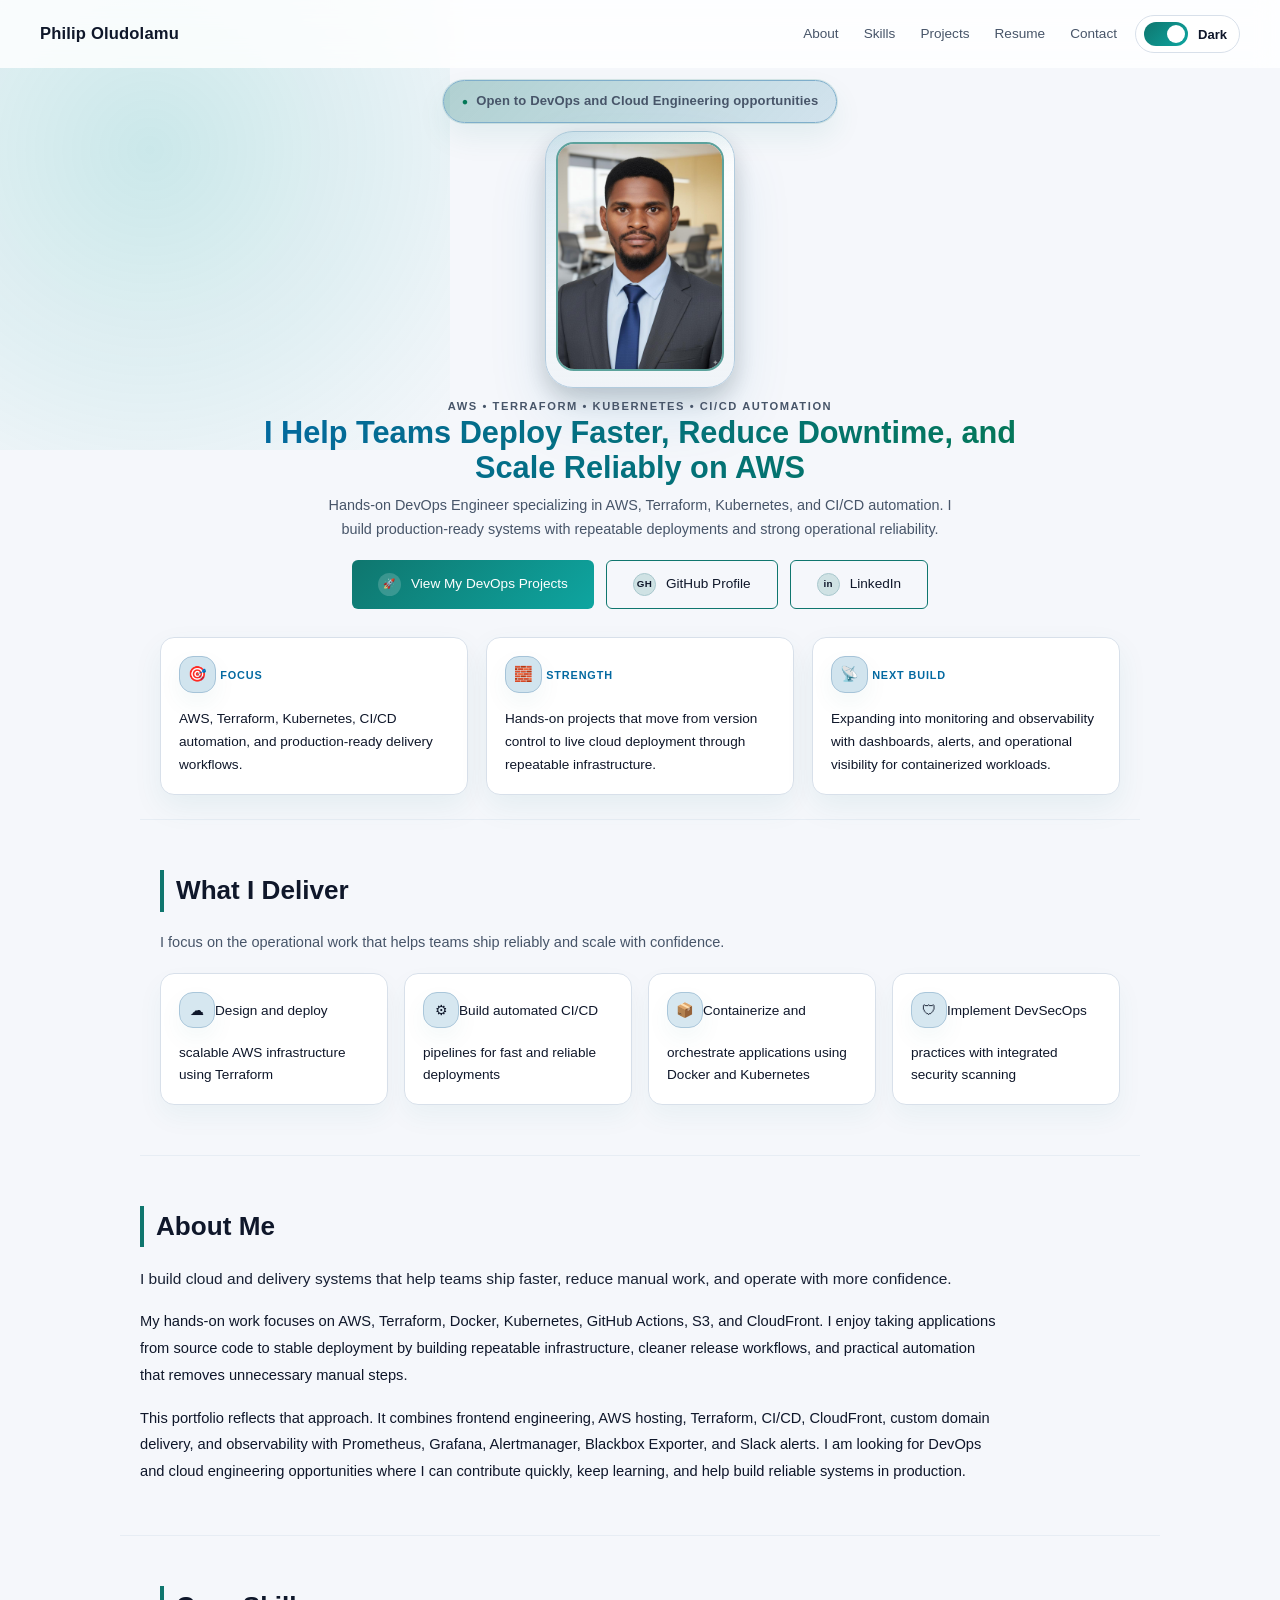
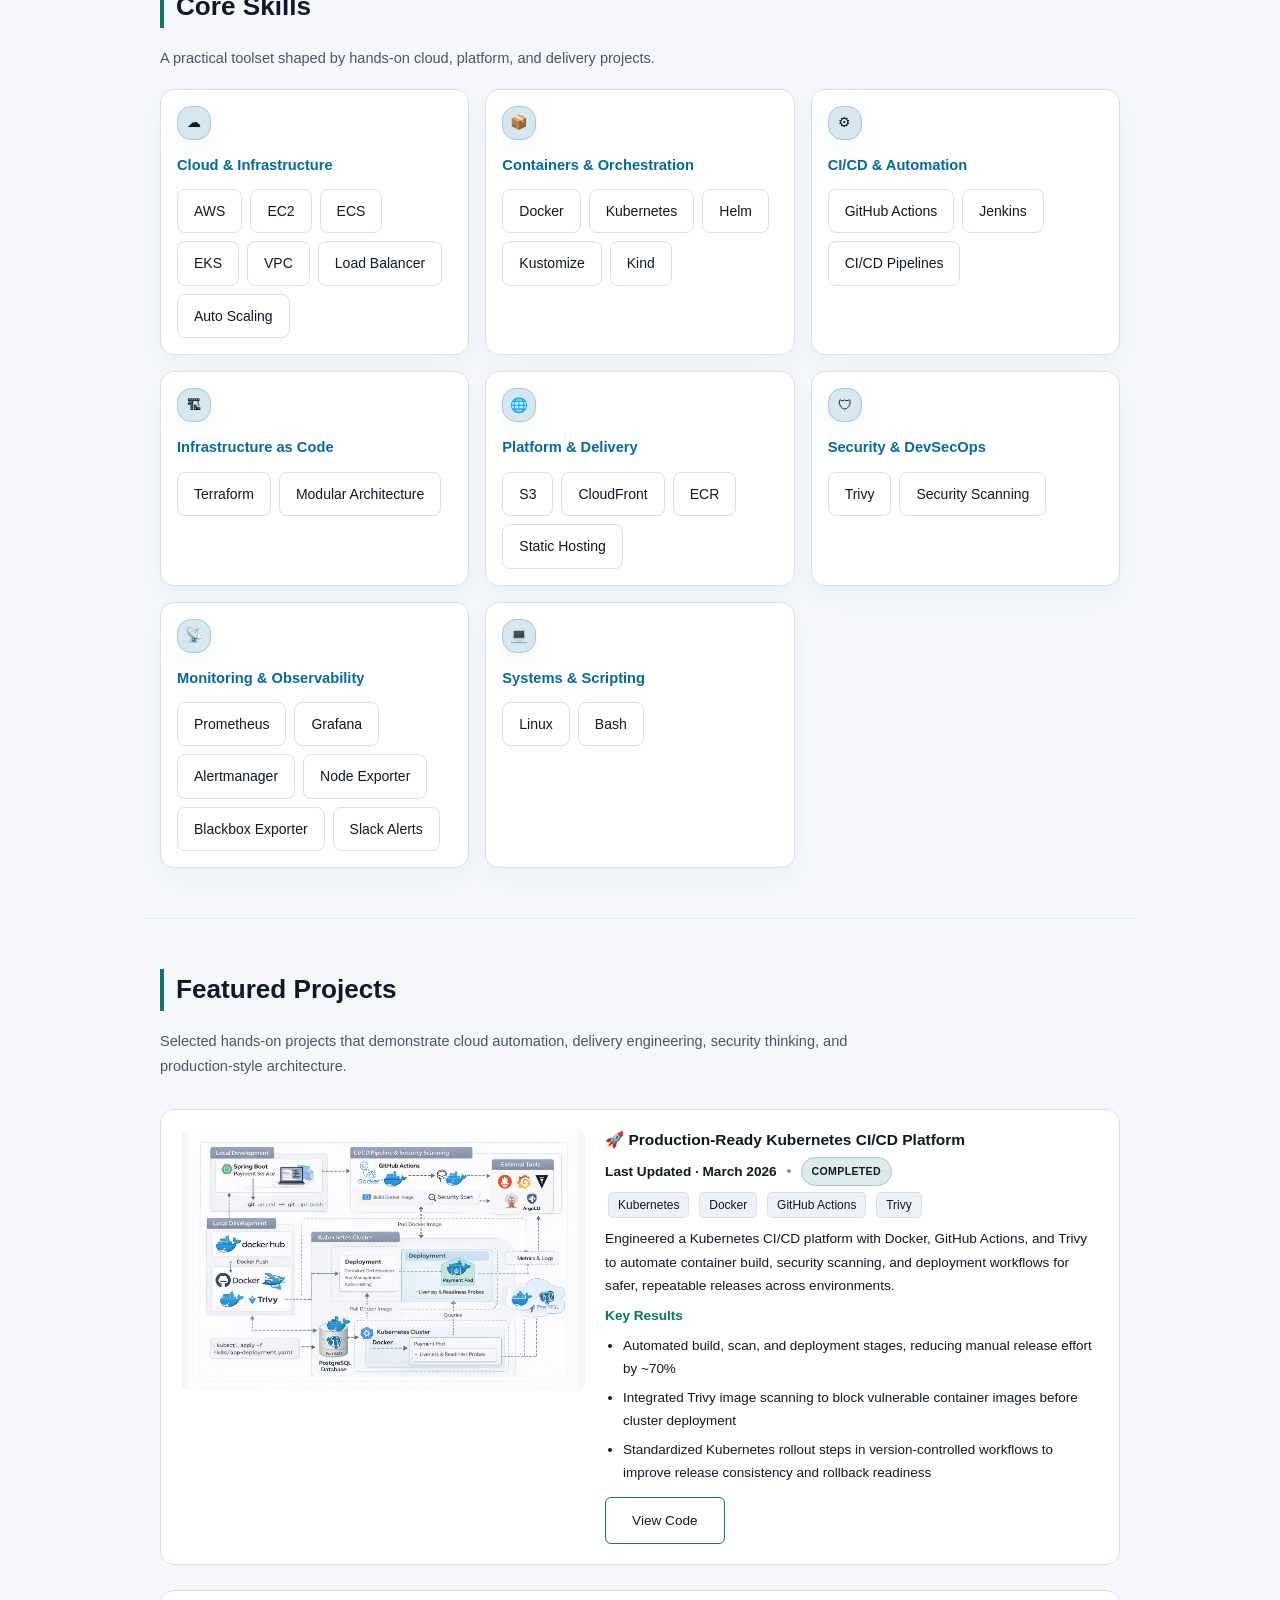
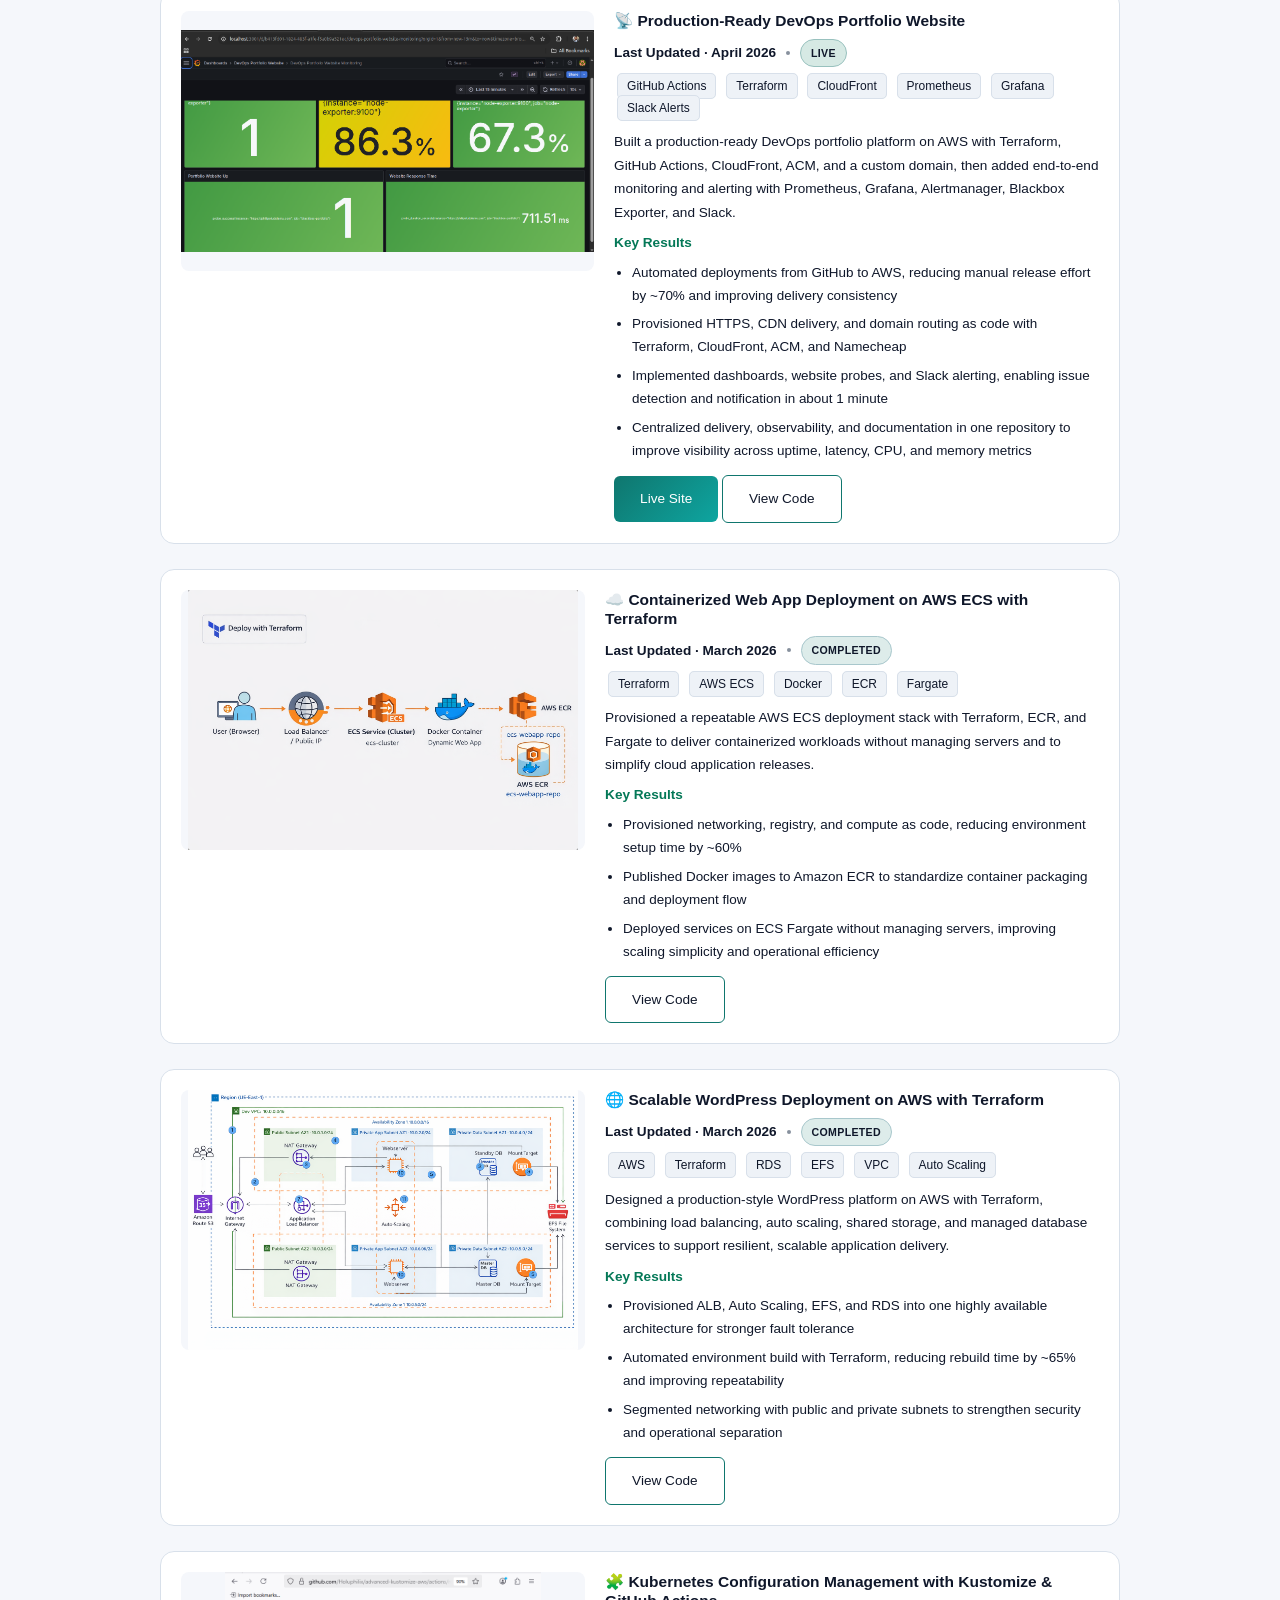
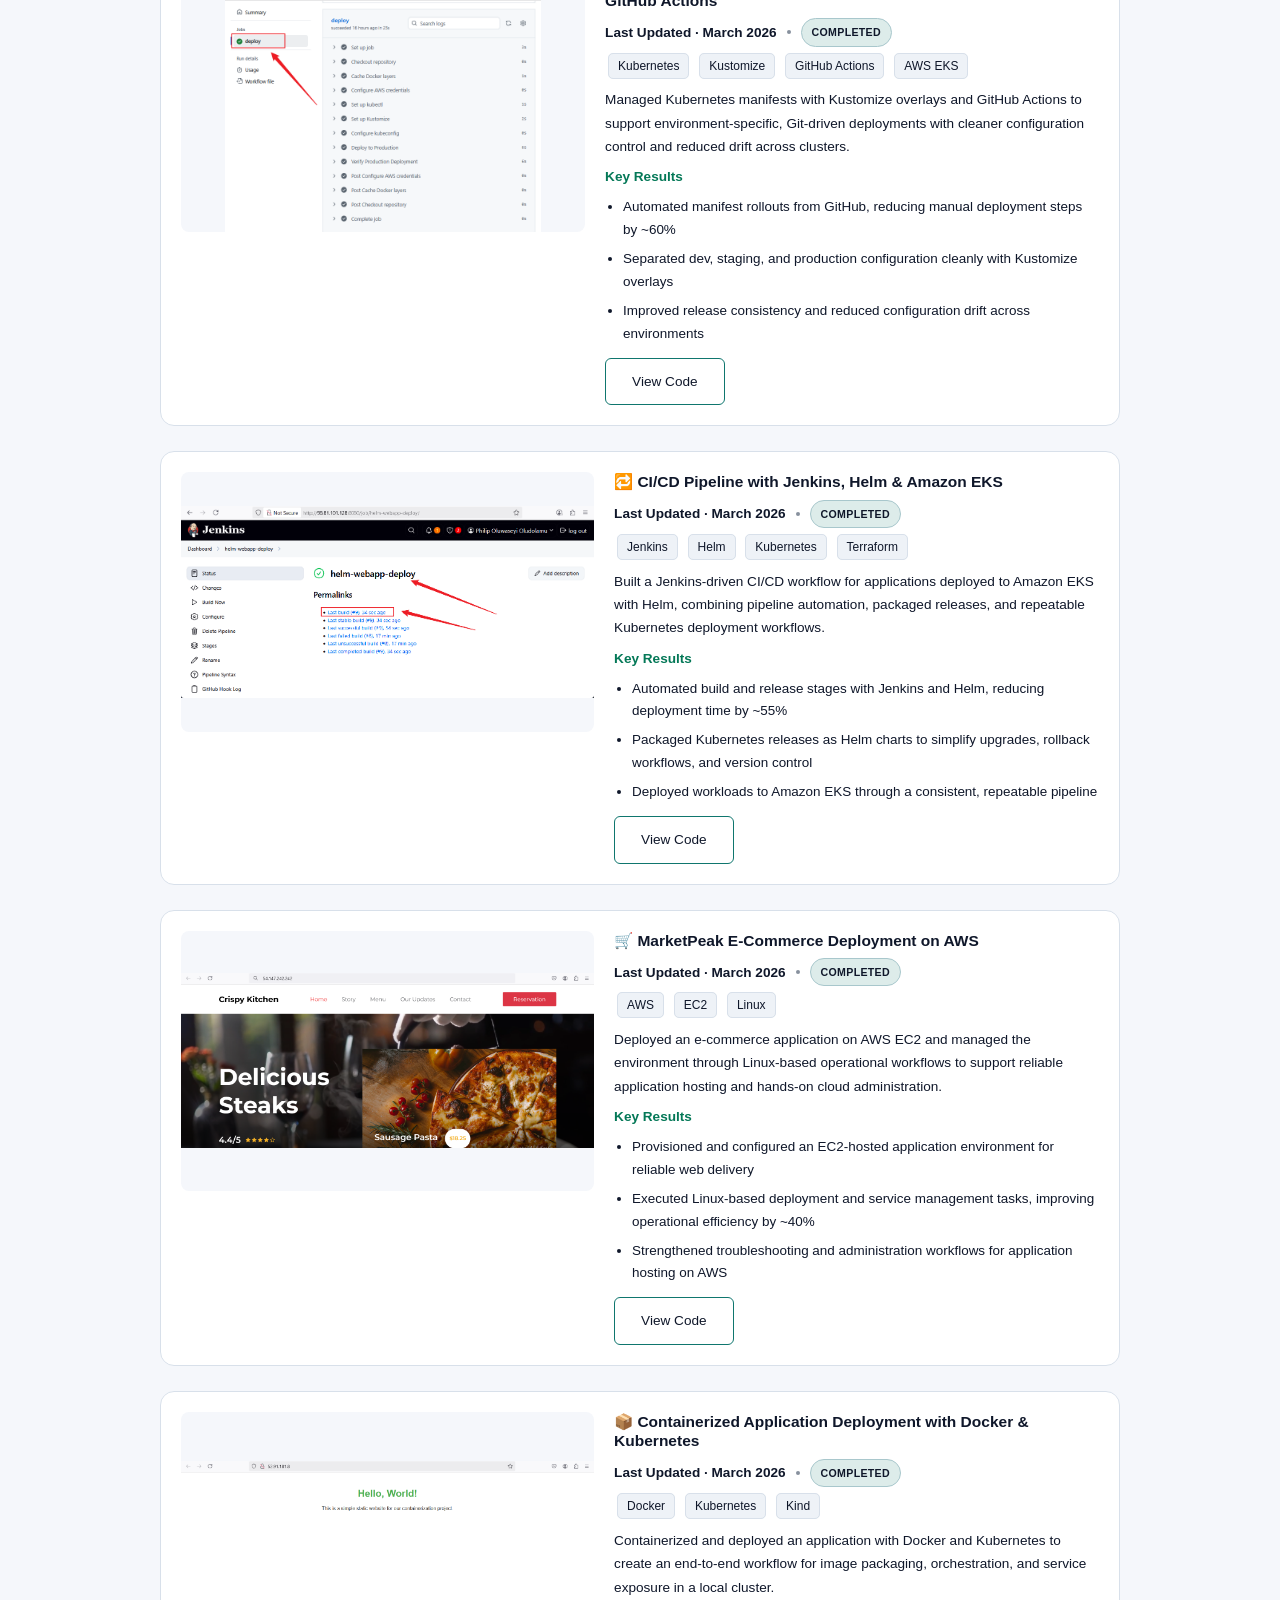
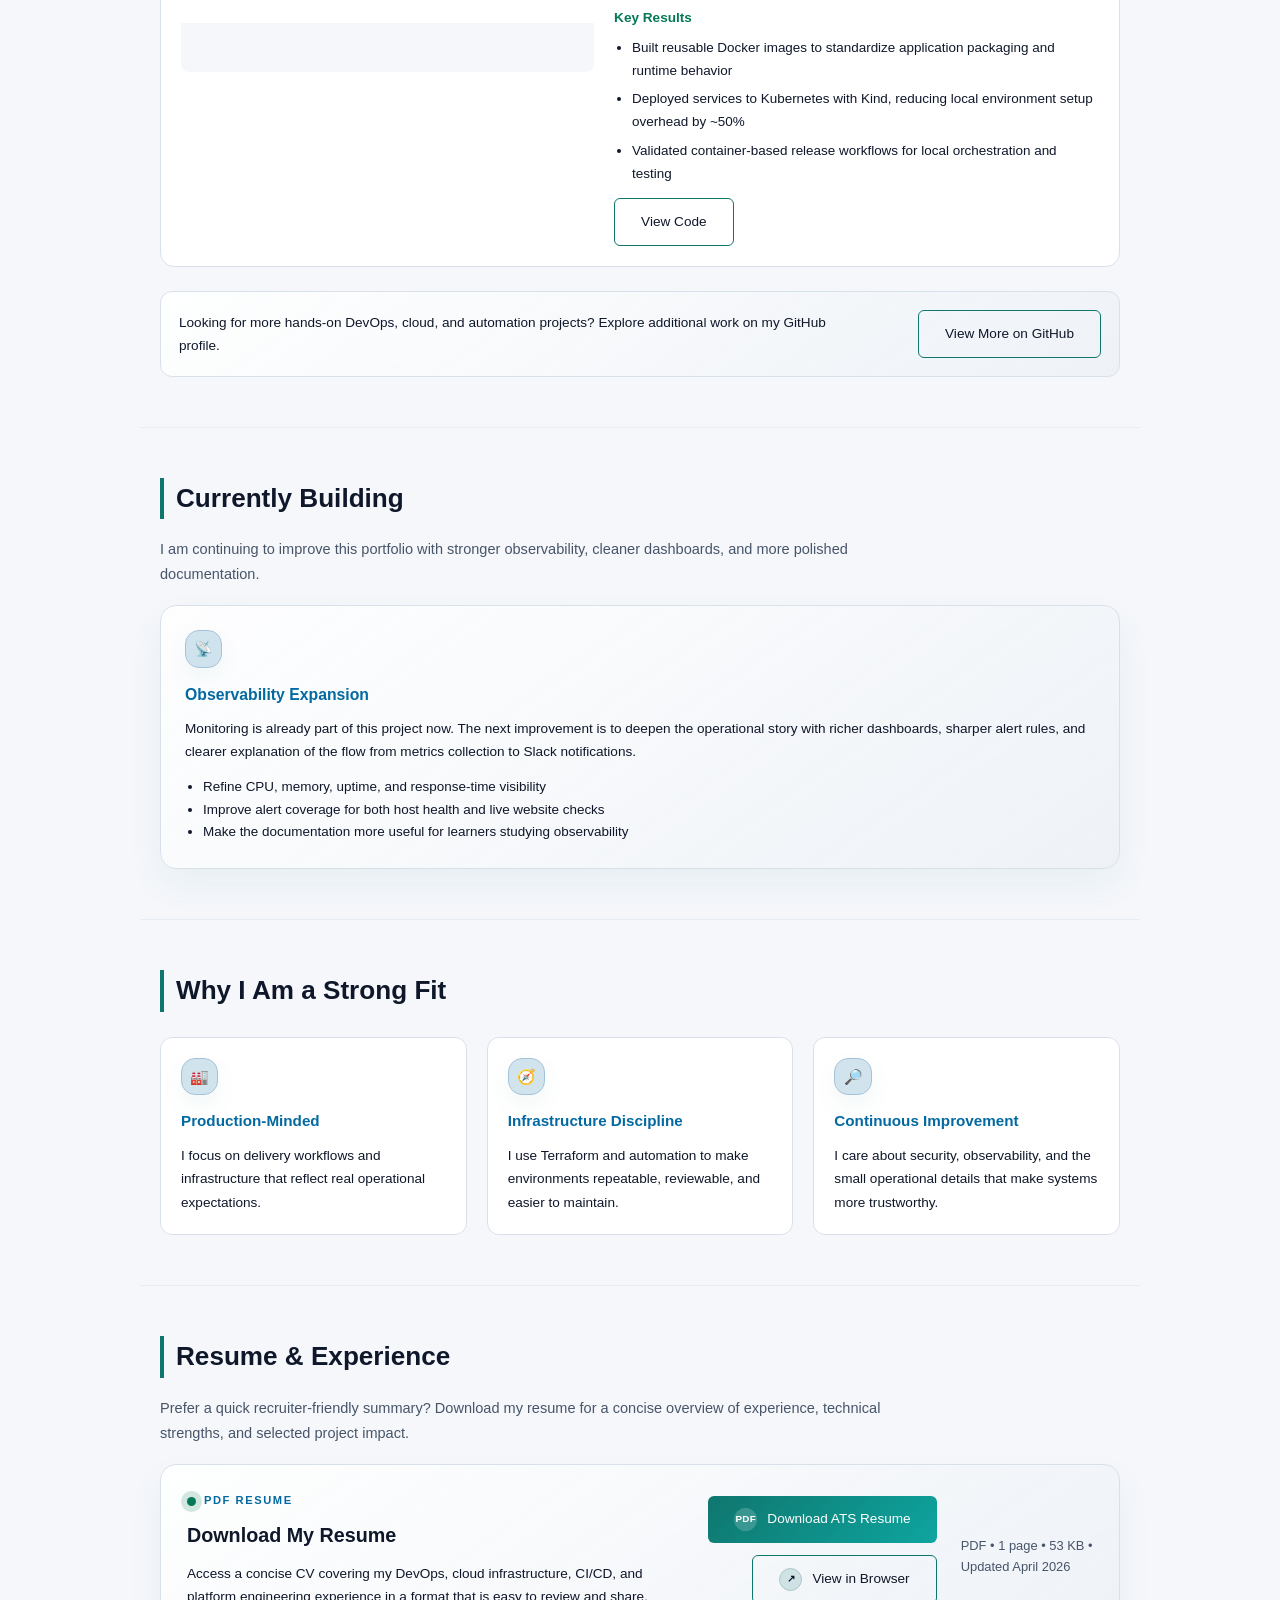
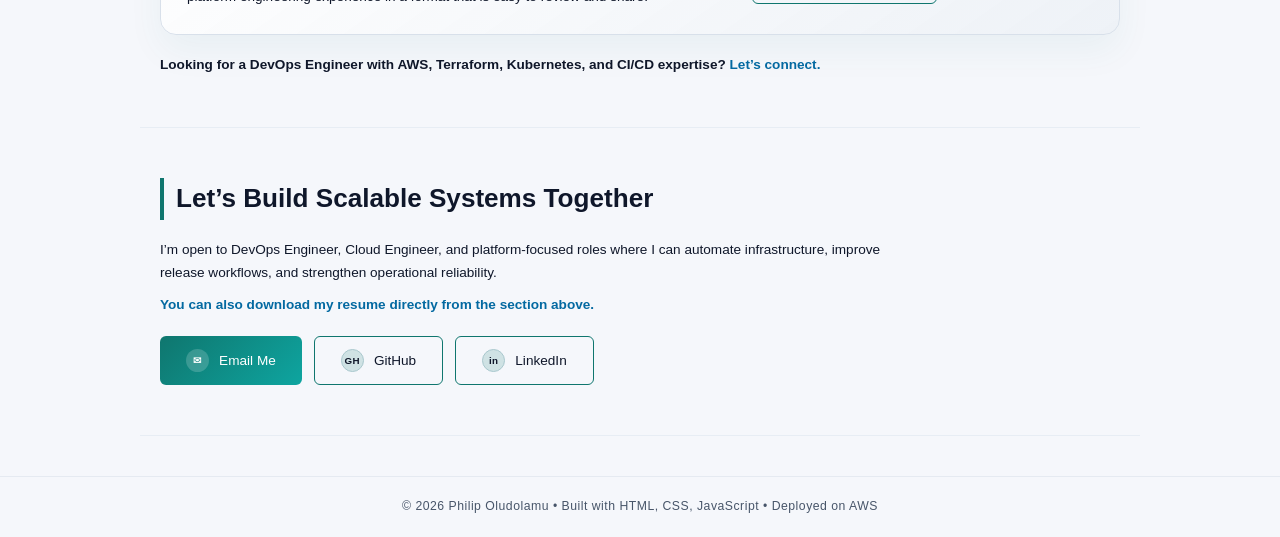
==== index.html @ 2ba1d873 "Update portfolio project metadata for April 2026" ====
<!DOCTYPE html>
<html lang="en">
<head>
    <meta charset="UTF-8">
    <meta name="viewport" content="width=device-width, initial-scale=1.0">
    <meta name="description" content="DevOps portfolio of Philip Oludolamu featuring AWS, Terraform, Kubernetes, CI/CD automation, cloud deployments, and production-style infrastructure projects.">
    <meta name="robots" content="index, follow">
    <meta name="theme-color" content="#0d1117">
    <link rel="canonical" href="https://d22hq7kuctu23g.cloudfront.net">
    <link rel="icon" type="image/svg+xml" href="assets/favicon.svg">
    <meta property="og:title" content="Philip Oludolamu | DevOps Engineer">
    <meta property="og:description" content="AWS, Terraform, Kubernetes, CI/CD, and cloud automation projects with production-style delivery workflows.">
    <meta property="og:type" content="website">
    <meta property="og:url" content="https://d22hq7kuctu23g.cloudfront.net">
    <meta property="og:image" content="https://d22hq7kuctu23g.cloudfront.net/assets/portfolio-devops-website.png">
    <meta name="twitter:card" content="summary_large_image">
    <meta name="twitter:title" content="Philip Oludolamu | DevOps Engineer">
    <meta name="twitter:description" content="AWS, Terraform, Kubernetes, CI/CD, and cloud automation projects with production-style delivery workflows.">
    <meta name="twitter:image" content="https://d22hq7kuctu23g.cloudfront.net/assets/portfolio-devops-website.png">
    <title>Philip Oludolamu | DevOps Engineer</title>
    <link rel="stylesheet" href="style.css">
</head>
<body>

<header>
    <nav>
        <a href="#top" class="brand">Philip Oludolamu</a>
        <div class="nav-right">
            <ul>
                <li><a href="#about">About</a></li>
                <li><a href="#skills">Skills</a></li>
                <li><a href="#projects">Projects</a></li>
                <li><a href="#resume">Resume</a></li>
                <li><a href="#contact">Contact</a></li>
            </ul>
            <button id="themeToggle" class="theme-toggle" type="button" aria-label="Switch color theme" aria-pressed="false">
                <span class="theme-toggle-track">
                    <span class="theme-toggle-thumb"></span>
                </span>
                <span class="theme-toggle-label">Light</span>
            </button>
        </div>
    </nav>
</header>

<!-- HERO -->
<section class="hero" id="top">
    <p class="hero-status">Open to DevOps and Cloud Engineering opportunities</p>

    <div class="hero-image">
        <img src="assets/profile.jpg" alt="Portrait of Philip Oludolamu">
    </div>

    <p class="hero-tagline">AWS • Terraform • Kubernetes • CI/CD Automation</p>
    <h1>I Help Teams Deploy Faster, Reduce Downtime, and Scale Reliably on AWS</h1>
    <p class="hero-subtext">
        Hands-on DevOps Engineer specializing in AWS, Terraform, Kubernetes, and CI/CD automation.
        I build production-ready systems with repeatable deployments and strong operational reliability.
    </p>

    <div class="hero-buttons">
        <a href="#projects" class="btn"><span class="btn-icon" aria-hidden="true">🚀</span><span class="btn-text">View My DevOps Projects</span></a>
        <a href="https://github.com/Holuphilix" target="_blank" rel="noopener noreferrer" class="btn secondary"><span class="btn-icon" aria-hidden="true">GH</span><span class="btn-text">GitHub Profile</span></a>
        <a href="https://www.linkedin.com/in/philip-oludolamu" target="_blank" rel="noopener noreferrer" class="btn secondary"><span class="btn-icon" aria-hidden="true">in</span><span class="btn-text">LinkedIn</span></a>
    </div>

    <div class="hero-highlights">
        <article class="highlight-card" data-icon="🎯">
            <span class="highlight-label">Focus</span>
            <p>AWS, Terraform, Kubernetes, CI/CD automation, and production-ready delivery workflows.</p>
        </article>

        <article class="highlight-card" data-icon="🧱">
            <span class="highlight-label">Strength</span>
            <p>Hands-on projects that move from version control to live cloud deployment through repeatable infrastructure.</p>
        </article>

        <article class="highlight-card" data-icon="📡">
            <span class="highlight-label">Next Build</span>
            <p>Expanding into monitoring and observability with dashboards, alerts, and operational visibility for containerized workloads.</p>
        </article>
    </div>
</section>

<!-- WHAT I DO -->
<section>
    <h2>What I Deliver</h2>
    <p class="section-lead">
        I focus on the operational work that helps teams ship reliably and scale with confidence.
    </p>
    <ul class="what-i-do">
        <li data-icon="☁">Design and deploy scalable AWS infrastructure using Terraform</li>
        <li data-icon="⚙">Build automated CI/CD pipelines for fast and reliable deployments</li>
        <li data-icon="📦">Containerize and orchestrate applications using Docker and Kubernetes</li>
        <li data-icon="🛡">Implement DevSecOps practices with integrated security scanning</li>
    </ul>
</section>

<!-- ABOUT -->
<section id="about">
    <h2>About Me</h2>
    <p class="section-lead">
        I build cloud and delivery systems that help teams ship faster, reduce manual work, and operate with more confidence.
    </p>
    <p>
        My hands-on work focuses on AWS, Terraform, Docker, Kubernetes, GitHub Actions, S3, and CloudFront. I enjoy
        taking applications from source code to stable deployment by building repeatable infrastructure, cleaner release
        workflows, and practical automation that removes unnecessary manual steps.
    </p>

    <p>
        This portfolio reflects that approach. It combines frontend engineering, AWS hosting, Terraform, CI/CD,
        CloudFront, custom domain delivery, and observability with Prometheus, Grafana, Alertmanager, Blackbox Exporter,
        and Slack alerts. I am looking for DevOps and cloud engineering opportunities where I can contribute quickly,
        keep learning, and help build reliable systems in production.
    </p>
</section>

<!-- SKILLS -->
<section id="skills">
    <h2>Core Skills</h2>
    <p class="section-lead">
        A practical toolset shaped by hands-on cloud, platform, and delivery projects.
    </p>

    <div class="skills-grid">

        <!-- CLOUD -->
        <div class="skill-card">
            <div class="card-icon" aria-hidden="true">☁</div>
            <h3>Cloud & Infrastructure</h3>
            <div class="skills-container">
                <span>AWS</span>
                <span>EC2</span>
                <span>ECS</span>
                <span>EKS</span>
                <span>VPC</span>
                <span>Load Balancer</span>
                <span>Auto Scaling</span>
            </div>
        </div>

        <!-- CONTAINERS -->
        <div class="skill-card">
            <div class="card-icon" aria-hidden="true">📦</div>
            <h3>Containers & Orchestration</h3>
            <div class="skills-container">
                <span>Docker</span>
                <span>Kubernetes</span>
                <span>Helm</span>
                <span>Kustomize</span>
                <span>Kind</span>
            </div>
        </div>

        <!-- CICD -->
        <div class="skill-card">
            <div class="card-icon" aria-hidden="true">⚙</div>
            <h3>CI/CD & Automation</h3>
            <div class="skills-container">
                <span>GitHub Actions</span>
                <span>Jenkins</span>
                <span>CI/CD Pipelines</span>
            </div>
        </div>

        <!-- IAC -->
        <div class="skill-card">
            <div class="card-icon" aria-hidden="true">🏗</div>
            <h3>Infrastructure as Code</h3>
            <div class="skills-container">
                <span>Terraform</span>
                <span>Modular Architecture</span>
            </div>
        </div>

        <!-- PLATFORM -->
        <div class="skill-card">
            <div class="card-icon" aria-hidden="true">🌐</div>
            <h3>Platform & Delivery</h3>
            <div class="skills-container">
                <span>S3</span>
                <span>CloudFront</span>
                <span>ECR</span>
                <span>Static Hosting</span>
            </div>
        </div>

        <!-- SECURITY -->
        <div class="skill-card">
            <div class="card-icon" aria-hidden="true">🛡</div>
            <h3>Security & DevSecOps</h3>
            <div class="skills-container">
                <span>Trivy</span>
                <span>Security Scanning</span>
            </div>
        </div>

        <div class="skill-card">
            <div class="card-icon" aria-hidden="true">📡</div>
            <h3>Monitoring & Observability</h3>
            <div class="skills-container">
                <span>Prometheus</span>
                <span>Grafana</span>
                <span>Alertmanager</span>
                <span>Node Exporter</span>
                <span>Blackbox Exporter</span>
                <span>Slack Alerts</span>
            </div>
        </div>

        <!-- OS -->
        <div class="skill-card">
            <div class="card-icon" aria-hidden="true">💻</div>
            <h3>Systems & Scripting</h3>
            <div class="skills-container">
                <span>Linux</span>
                <span>Bash</span>
            </div>
        </div>

    </div>
</section>

<!-- PROJECTS -->
<section id="projects">
    <h2>Featured Projects</h2>

    <p class="section-lead project-intro">
        Selected hands-on projects that demonstrate cloud automation, delivery engineering, security thinking, and production-style architecture.
    </p>

    <!-- 1. KUBERNETES CI/CD (STRONGEST) -->
    <div class="project-card">
        <img src="assets/profile1.jpg" class="project-img preview-img" alt="CI/CD Pipeline Screenshot">

        <div class="project-content">
            <h3>🚀 Production-Ready Kubernetes CI/CD Platform</h3>
            <p class="project-meta">
                <span>Last Updated · March 2026</span>
                <span class="project-status">Completed</span>
            </p>

            <div class="tags">
                <span>Kubernetes</span>
                <span>Docker</span>
                <span>GitHub Actions</span>
                <span>Trivy</span>
            </div>

            <p>
                Engineered a Kubernetes CI/CD platform with Docker, GitHub Actions, and Trivy to automate container build,
                security scanning, and deployment workflows for safer, repeatable releases across environments.
            </p>

            <h4 class="impact">Key Results</h4>
            <ul>
                <li>Automated build, scan, and deployment stages, reducing manual release effort by ~70%</li>
                <li>Integrated Trivy image scanning to block vulnerable container images before cluster deployment</li>
                <li>Standardized Kubernetes rollout steps in version-controlled workflows to improve release consistency and rollback readiness</li>
            </ul>

            <a href="https://github.com/Holuphilix/Local-DevOps-Production-Platform" target="_blank" rel="noopener noreferrer" class="btn secondary">View Code</a>
        </div>
    </div>

    <!-- 2. PORTFOLIO -->
    <div class="project-card">
        <img src="assets/grafana_full_monitoring_dashboard.png" class="project-img preview-img" alt="Production-Ready DevOps Portfolio Website monitoring dashboard">

        <div class="project-content">
            <h3>📡 Production-Ready DevOps Portfolio Website</h3>
            <p class="project-meta">
                <span>Last Updated · April 2026</span>
                <span class="project-status project-status-live">Live</span>
            </p>

            <div class="tags">
                <span>GitHub Actions</span>
                <span>Terraform</span>
                <span>CloudFront</span>
                <span>Prometheus</span>
                <span>Grafana</span>
                <span>Slack Alerts</span>
            </div>

            <p>
                Built a production-ready DevOps portfolio platform on AWS with Terraform, GitHub Actions, CloudFront, ACM,
                and a custom domain, then added end-to-end monitoring and alerting with Prometheus, Grafana, Alertmanager,
                Blackbox Exporter, and Slack.
            </p>

            <h4 class="impact">Key Results</h4>
            <ul>
                <li>Automated deployments from GitHub to AWS, reducing manual release effort by ~70% and improving delivery consistency</li>
                <li>Provisioned HTTPS, CDN delivery, and domain routing as code with Terraform, CloudFront, ACM, and Namecheap</li>
                <li>Implemented dashboards, website probes, and Slack alerting, enabling issue detection and notification in about 1 minute</li>
                <li>Centralized delivery, observability, and documentation in one repository to improve visibility across uptime, latency, CPU, and memory metrics</li>
            </ul>

            <a href="https://philipoludolamu.com" target="_blank" rel="noopener noreferrer" class="btn">Live Site</a>
            <a href="https://github.com/Holuphilix/Devops-Portfolio-Website" target="_blank" rel="noopener noreferrer" class="btn secondary">View Code</a>
        </div>
    </div>

    <!-- 3. ECS + TERRAFORM -->
    <div class="project-card">
        <img src="assets/ecs-project.png" class="project-img preview-img" alt="AWS ECS Deployment">

        <div class="project-content">
            <h3>☁️ Containerized Web App Deployment on AWS ECS with Terraform</h3>
            <p class="project-meta">
                <span>Last Updated · March 2026</span>
                <span class="project-status">Completed</span>
            </p>

            <div class="tags">
                <span>Terraform</span>
                <span>AWS ECS</span>
                <span>Docker</span>
                <span>ECR</span>
                <span>Fargate</span>
            </div>

            <p>
                Provisioned a repeatable AWS ECS deployment stack with Terraform, ECR, and Fargate to deliver containerized
                workloads without managing servers and to simplify cloud application releases.
            </p>

            <h4 class="impact">Key Results</h4>
            <ul>
                <li>Provisioned networking, registry, and compute as code, reducing environment setup time by ~60%</li>
                <li>Published Docker images to Amazon ECR to standardize container packaging and deployment flow</li>
                <li>Deployed services on ECS Fargate without managing servers, improving scaling simplicity and operational efficiency</li>
            </ul>

            <a href="https://github.com/Holuphilix/19-Terraform-ECS-WebApp" target="_blank" rel="noopener noreferrer" class="btn secondary">View Code</a>
        </div>
    </div>

    <!-- 4. WORDPRESS ARCHITECTURE -->
    <div class="project-card">
        <img src="assets/wordpress-architecture.png" class="project-img preview-img" alt="WordPress Architecture">

        <div class="project-content">
            <h3>🌐 Scalable WordPress Deployment on AWS with Terraform</h3>
            <p class="project-meta">
                <span>Last Updated · March 2026</span>
                <span class="project-status">Completed</span>
            </p>

            <div class="tags">
                <span>AWS</span>
                <span>Terraform</span>
                <span>RDS</span>
                <span>EFS</span>
                <span>VPC</span>
                <span>Auto Scaling</span>
            </div>

            <p>
                Designed a production-style WordPress platform on AWS with Terraform, combining load balancing, auto scaling,
                shared storage, and managed database services to support resilient, scalable application delivery.
            </p>

            <h4 class="impact">Key Results</h4>
            <ul>
                <li>Provisioned ALB, Auto Scaling, EFS, and RDS into one highly available architecture for stronger fault tolerance</li>
                <li>Automated environment build with Terraform, reducing rebuild time by ~65% and improving repeatability</li>
                <li>Segmented networking with public and private subnets to strengthen security and operational separation</li>
            </ul>

            <a href="https://github.com/Holuphilix/21-WordPress-Terraform-AWS" target="_blank" rel="noopener noreferrer" class="btn secondary">View Code</a>
        </div>
    </div>

    <!-- 5. KUSTOMIZE -->
    <div class="project-card">
        <img src="assets/github-actions-kustomize.png" class="project-img preview-img" alt="GitHub Actions Deployment">

        <div class="project-content">
            <h3>🧩 Kubernetes Configuration Management with Kustomize & GitHub Actions</h3>
            <p class="project-meta">
                <span>Last Updated · March 2026</span>
                <span class="project-status">Completed</span>
            </p>

            <div class="tags">
                <span>Kubernetes</span>
                <span>Kustomize</span>
                <span>GitHub Actions</span>
                <span>AWS EKS</span>
            </div>

            <p>
                Managed Kubernetes manifests with Kustomize overlays and GitHub Actions to support environment-specific,
                Git-driven deployments with cleaner configuration control and reduced drift across clusters.
            </p>

            <h4 class="impact">Key Results</h4>
            <ul>
                <li>Automated manifest rollouts from GitHub, reducing manual deployment steps by ~60%</li>
                <li>Separated dev, staging, and production configuration cleanly with Kustomize overlays</li>
                <li>Improved release consistency and reduced configuration drift across environments</li>
            </ul>

            <a href="https://github.com/Holuphilix/29-Advanced-Kustomize-AWS" target="_blank" rel="noopener noreferrer" class="btn secondary">View Code</a>
        </div>
    </div>

    <!-- 6. JENKINS + HELM -->
    <div class="project-card">
        <img src="assets/jenkins-pipeline.png" class="project-img preview-img" alt="Jenkins CI/CD">

        <div class="project-content">
            <h3>🔁 CI/CD Pipeline with Jenkins, Helm & Amazon EKS</h3>
            <p class="project-meta">
                <span>Last Updated · March 2026</span>
                <span class="project-status">Completed</span>
            </p>

            <div class="tags">
                <span>Jenkins</span>
                <span>Helm</span>
                <span>Kubernetes</span>
                <span>Terraform</span>
            </div>

            <p>
                Built a Jenkins-driven CI/CD workflow for applications deployed to Amazon EKS with Helm, combining
                pipeline automation, packaged releases, and repeatable Kubernetes deployment workflows.
            </p>

            <h4 class="impact">Key Results</h4>
            <ul>
                <li>Automated build and release stages with Jenkins and Helm, reducing deployment time by ~55%</li>
                <li>Packaged Kubernetes releases as Helm charts to simplify upgrades, rollback workflows, and version control</li>
                <li>Deployed workloads to Amazon EKS through a consistent, repeatable pipeline</li>
            </ul>

            <a href="https://github.com/Holuphilix/25-Helm-Jenkins-CI-CD" target="_blank" rel="noopener noreferrer" class="btn secondary">View Code</a>
        </div>
    </div>

    <!-- 7. MARKETPEAK -->
    <div class="project-card">
        <img src="assets/marketpeak.png" class="project-img preview-img" alt="E-commerce">

        <div class="project-content">
            <h3>🛒 MarketPeak E-Commerce Deployment on AWS</h3>
            <p class="project-meta">
                <span>Last Updated · March 2026</span>
                <span class="project-status">Completed</span>
            </p>

            <div class="tags">
                <span>AWS</span>
                <span>EC2</span>
                <span>Linux</span>
            </div>

            <p>
                Deployed an e-commerce application on AWS EC2 and managed the environment through Linux-based operational
                workflows to support reliable application hosting and hands-on cloud administration.
            </p>

            <h4 class="impact">Key Results</h4>
            <ul>
                <li>Provisioned and configured an EC2-hosted application environment for reliable web delivery</li>
                <li>Executed Linux-based deployment and service management tasks, improving operational efficiency by ~40%</li>
                <li>Strengthened troubleshooting and administration workflows for application hosting on AWS</li>
            </ul>

            <a href="https://github.com/Holuphilix/04-MarketPeak-Ecommerce" target="_blank" rel="noopener noreferrer" class="btn secondary">View Code</a>
        </div>
    </div>

    <!-- 8. CONTAINERIZATION -->
    <div class="project-card">
        <img src="assets/app-running.png" class="project-img preview-img" alt="Docker Kubernetes">

        <div class="project-content">
            <h3>📦 Containerized Application Deployment with Docker & Kubernetes</h3>
            <p class="project-meta">
                <span>Last Updated · March 2026</span>
                <span class="project-status">Completed</span>
            </p>

            <div class="tags">
                <span>Docker</span>
                <span>Kubernetes</span>
                <span>Kind</span>
            </div>

            <p>
                Containerized and deployed an application with Docker and Kubernetes to create an end-to-end workflow for
                image packaging, orchestration, and service exposure in a local cluster.
            </p>

            <h4 class="impact">Key Results</h4>
            <ul>
                <li>Built reusable Docker images to standardize application packaging and runtime behavior</li>
                <li>Deployed services to Kubernetes with Kind, reducing local environment setup overhead by ~50%</li>
                <li>Validated container-based release workflows for local orchestration and testing</li>
            </ul>

            <a href="https://github.com/Holuphilix/06-Containerization-Project" target="_blank" rel="noopener noreferrer" class="btn secondary">View Code</a>
        </div>
    </div>

    <div class="projects-cta">
        <p>
            Looking for more hands-on DevOps, cloud, and automation projects? Explore additional work on my GitHub profile.
        </p>
        <a href="https://github.com/Holuphilix" target="_blank" rel="noopener noreferrer" class="btn secondary">View More on GitHub</a>
    </div>

</section>

<!-- CURRENTLY BUILDING -->
<section>
    <h2>Currently Building</h2>
    <p class="section-lead">
        I am continuing to improve this portfolio with stronger observability, cleaner dashboards, and more polished documentation.
    </p>

    <div class="next-step-card" data-icon="📡">
        <h3>Observability Expansion</h3>
        <p>
            Monitoring is already part of this project now. The next improvement is to deepen the operational story with richer dashboards,
            sharper alert rules, and clearer explanation of the flow from metrics collection to Slack notifications.
        </p>
        <ul>
            <li>Refine CPU, memory, uptime, and response-time visibility</li>
            <li>Improve alert coverage for both host health and live website checks</li>
            <li>Make the documentation more useful for learners studying observability</li>
        </ul>
    </div>
</section>

<!-- DIFFERENTIATOR -->
<section>
    <h2>Why I Am a Strong Fit</h2>

    <div class="difference-container">
        <div class="difference-card" data-icon="🏭">
            <h3>Production-Minded</h3>
            <p>I focus on delivery workflows and infrastructure that reflect real operational expectations.</p>
        </div>

        <div class="difference-card" data-icon="🧭">
            <h3>Infrastructure Discipline</h3>
            <p>I use Terraform and automation to make environments repeatable, reviewable, and easier to maintain.</p>
        </div>

        <div class="difference-card" data-icon="🔎">
            <h3>Continuous Improvement</h3>
            <p>I care about security, observability, and the small operational details that make systems more trustworthy.</p>
        </div>
    </div>
</section>

<!-- RESUME -->
<section id="resume">
    <h2>Resume & Experience</h2>
    <p class="section-lead">
        Prefer a quick recruiter-friendly summary? Download my resume for a concise overview of experience,
        technical strengths, and selected project impact.
    </p>

    <div class="resume-cta-card">
        <div class="resume-copy">
            <span class="resume-eyebrow">PDF Resume</span>
            <h3>Download My Resume</h3>
            <p>
                Access a concise CV covering my DevOps, cloud infrastructure, CI/CD, and platform engineering experience
                in a format that is easy to review and share.
            </p>
        </div>

        <div class="resume-actions">
            <a href="assets/Philip-Oludolamu-Resume-ATS.pdf" download class="btn">
                <span class="btn-icon" aria-hidden="true">PDF</span>
                <span class="btn-text">Download ATS Resume</span>
            </a>
            <a href="assets/Philip-Oludolamu-Resume-ATS.pdf" target="_blank" rel="noopener noreferrer" class="btn secondary">
                <span class="btn-icon" aria-hidden="true">↗</span>
                <span class="btn-text">View in Browser</span>
            </a>
        </div>

        <p class="resume-meta">PDF • 1 page • 53 KB • Updated April 2026</p>
    </div>

    <p class="resume-recruiter-cta">
        Looking for a DevOps Engineer with AWS, Terraform, Kubernetes, and CI/CD expertise?
        <a href="#contact">Let’s connect.</a>
    </p>
</section>

<!-- CONTACT -->
<section id="contact">
    <h2>Let’s Build Scalable Systems Together</h2>

    <p class="contact-text">
        I’m open to DevOps Engineer, Cloud Engineer, and platform-focused roles where I can automate infrastructure,
        improve release workflows, and strengthen operational reliability.
    </p>

    <p class="contact-note">You can also download my resume directly from the section above.</p>

    <div class="contact-buttons">
        <a href="mailto:oluphilix@gmail.com" class="btn"><span class="btn-icon" aria-hidden="true">✉</span><span class="btn-text">Email Me</span></a>
        <a href="https://github.com/Holuphilix" target="_blank" rel="noopener noreferrer" class="btn secondary"><span class="btn-icon" aria-hidden="true">GH</span><span class="btn-text">GitHub</span></a>
        <a href="https://www.linkedin.com/in/philip-oludolamu" target="_blank" rel="noopener noreferrer" class="btn secondary"><span class="btn-icon" aria-hidden="true">in</span><span class="btn-text">LinkedIn</span></a>
    </div>
</section>

<footer>
    <p>© 2026 Philip Oludolamu • Built with HTML, CSS, JavaScript • Deployed on AWS</p>
</footer>

<!-- IMAGE MODAL -->
<div id="imageModal" class="modal">
    <span class="close">&times;</span>
    <img class="modal-content" id="modalImg">
</div>

<script src="script.js"></script>
</body>
</html>
---- style.css ----
/* RESET */
* {
    margin: 0;
    padding: 0;
    box-sizing: border-box;
}

:root {
    --bg: #0d1117;
    --text: #ffffff;
    --muted: #8b949e;
    --header-bg: rgba(22, 27, 34, 0.7);
    --surface: #161b22;
    --surface-2: #21262d;
    --border: #30363d;
    --accent: #238636;
    --accent-2: #2ea043;
    --accent-bright: #58a6ff;
    --success: #3fb950;
    --glow: radial-gradient(circle, rgba(56, 189, 248, 0.12), transparent);
    --shadow-accent: rgba(35, 134, 54, 0.3);
    --shadow-card: rgba(35, 134, 54, 0.25);
    --modal-bg: rgba(0, 0, 0, 0.85);
}

body[data-theme="light"] {
    --bg: #f5f7fb;
    --text: #0f172a;
    --muted: #475569;
    --header-bg: rgba(255, 255, 255, 0.82);
    --surface: #ffffff;
    --surface-2: #eef2f7;
    --border: #d8e0ea;
    --accent: #0f766e;
    --accent-2: #0ea5a0;
    --accent-bright: #0369a1;
    --success: #047857;
    --glow: radial-gradient(circle, rgba(14, 165, 160, 0.18), transparent);
    --shadow-accent: rgba(15, 118, 110, 0.18);
    --shadow-card: rgba(15, 118, 110, 0.2);
    --modal-bg: rgba(15, 23, 42, 0.82);
}

html {
    font-size: 85%;
}

/* BODY */
body {
    font-family: 'Segoe UI', sans-serif;
    background: var(--bg);
    color: var(--text);
    line-height: 1.6;
    opacity: 1;
    animation: pageFadeIn 0.6s ease;
    transition: background-color 0.35s ease, color 0.35s ease;
}

/* FADE IN */
body.loaded {
    opacity: 1;
}

@keyframes pageFadeIn {
    from {
        opacity: 0;
    }
    to {
        opacity: 1;
    }
}

/* BACKGROUND GLOW */
body::before {
    content: "";
    position: fixed;
    width: 600px;
    height: 600px;
    background: var(--glow);
    top: -150px;
    left: -150px;
    z-index: -1;
}

/* NAV */
header {
    background: var(--header-bg);
    backdrop-filter: blur(12px);
    padding: 15px 40px;
    position: sticky;
    top: 0;
    z-index: 100;
}

nav {
    display: flex;
    justify-content: space-between;
    align-items: center;
}

.brand {
    color: var(--text);
    text-decoration: none;
    font-size: 1.22rem;
    font-weight: 700;
    letter-spacing: 0.01em;
}

.nav-right {
    display: flex;
    align-items: center;
    gap: 18px;
}

nav ul {
    display: flex;
    list-style: none;
}

nav li {
    margin-left: 25px;
}

nav a {
    color: var(--muted);
    text-decoration: none;
    font-size: 1rem;
    transition: 0.3s;
}

nav a:hover {
    color: var(--accent-bright);
}

nav a.active {
    color: var(--text);
}

.theme-toggle {
    border: 1px solid var(--border);
    background: var(--surface);
    color: var(--text);
    border-radius: 999px;
    padding: 6px 12px 6px 8px;
    display: inline-flex;
    align-items: center;
    gap: 10px;
    cursor: pointer;
    transition: background-color 0.3s ease, border-color 0.3s ease, transform 0.2s ease;
}

.theme-toggle:hover {
    transform: translateY(-1px);
    border-color: var(--accent-bright);
}

.theme-toggle-track {
    width: 44px;
    height: 24px;
    border-radius: 999px;
    background: linear-gradient(135deg, var(--accent), var(--accent-2));
    position: relative;
    flex-shrink: 0;
}

.theme-toggle-thumb {
    position: absolute;
    top: 3px;
    left: 3px;
    width: 18px;
    height: 18px;
    border-radius: 50%;
    background: #ffffff;
    transition: transform 0.25s ease;
}

body[data-theme="light"] .theme-toggle-thumb {
    transform: translateX(20px);
}

.theme-toggle-label {
    font-size: 0.96rem;
    font-weight: 600;
}

/* HERO */

.hero {
    text-align: center;
    padding: 12px 20px 24px;
}

.hero-status {
    display: inline-flex;
    align-items: center;
    justify-content: center;
    padding: 10px 18px;
    border-radius: 999px;
    background: linear-gradient(
        135deg,
        color-mix(in srgb, var(--accent) 30%, transparent),
        color-mix(in srgb, var(--accent-bright) 14%, transparent)
    );
    border: 1px solid color-mix(in srgb, var(--accent-bright) 42%, var(--border));
    color: color-mix(in srgb, var(--text) 92%, white);
    font-size: 0.96rem;
    font-weight: 700;
    letter-spacing: 0.01em;
    margin: 0 auto 18px;
    box-shadow:
        0 0 0 1px color-mix(in srgb, var(--accent) 14%, transparent),
        0 14px 30px color-mix(in srgb, var(--shadow-accent) 45%, transparent);
}

.hero-status::before {
    content: "●";
    color: var(--success);
    font-size: 0.78rem;
    margin-right: 8px;
}

.hero-image {
    width: min(190px, 46vw);
    margin: 8px auto 10px;
    padding: 10px;
    border-radius: 28px;
    background:
        linear-gradient(145deg, color-mix(in srgb, var(--accent-bright) 18%, transparent), transparent 45%),
        linear-gradient(180deg, color-mix(in srgb, var(--surface) 94%, transparent), color-mix(in srgb, var(--surface-2) 78%, transparent));
    border: 1px solid color-mix(in srgb, var(--accent-bright) 18%, var(--border));
    box-shadow:
        0 26px 60px color-mix(in srgb, var(--accent-bright) 12%, transparent),
        0 10px 24px rgba(0, 0, 0, 0.18);
}

.hero-image img {
    width: 100%;
    height: auto;
    border-radius: 18px;
    border: 2px solid color-mix(in srgb, var(--accent) 68%, white);
    transition: transform 0.3s ease, box-shadow 0.3s ease;
}

.hero-image img:hover {
    transform: translateY(-4px) scale(1.01);
    box-shadow: 0 22px 45px color-mix(in srgb, var(--accent-bright) 16%, transparent);
}

.hero-tagline {
    font-size: 0.82rem;
    letter-spacing: 0.14em;
    text-transform: uppercase;
    color: var(--accent-bright);
    margin: 0 auto 6px;
    font-weight: 600;
}

.hero h1 {
    font-size: 2.26rem;
    line-height: 1.12;
    margin: 0 auto 8px;
    max-width: 820px;

    background: linear-gradient(90deg, var(--accent-bright), var(--success), var(--accent-bright));
    background-size: 200% auto;

    background-clip: text;
    -webkit-background-clip: text;
    -webkit-text-fill-color: transparent;

    animation: gradientMove 4s linear infinite;
}

.hero p {
    color: var(--muted);
    max-width: 640px;
    margin: auto;
}

.hero-subtext {
    font-size: 1.06rem;
    line-height: 1.68;
}

.hero-buttons {
    display: flex;
    justify-content: center;
    flex-wrap: wrap;
    gap: 12px;
    margin-top: 18px;
}

.hero-highlights {
    display: grid;
    grid-template-columns: repeat(auto-fit, minmax(220px, 1fr));
    gap: 18px;
    margin-top: 28px;
    text-align: left;
}

.highlight-card {
    background: var(--surface);
    border: 1px solid var(--border);
    border-radius: 14px;
    padding: 18px;
    box-shadow: 0 12px 30px color-mix(in srgb, var(--shadow-card) 35%, transparent);
}

.highlight-card::before,
.difference-card::before,
.next-step-card::before {
    content: attr(data-icon);
    display: inline-flex;
    align-items: center;
    justify-content: center;
    width: 2.6rem;
    height: 2.6rem;
    border-radius: 14px;
    background: color-mix(in srgb, var(--accent-bright) 18%, transparent);
    border: 1px solid color-mix(in srgb, var(--accent-bright) 24%, var(--border));
    box-shadow: 0 10px 24px color-mix(in srgb, var(--shadow-card) 28%, transparent);
    font-size: 1.1rem;
    margin-bottom: 14px;
}

.highlight-label {
    display: inline-block;
    margin-bottom: 10px;
    color: var(--accent-bright);
    font-size: 0.8rem;
    font-weight: 700;
    letter-spacing: 0.08em;
    text-transform: uppercase;
}

.highlight-card p {
    margin: 0;
    color: var(--text);
    font-size: 1rem;
    line-height: 1.7;
}

@keyframes gradientMove {
    0% {
        background-position: 0% center;
    }
    100% {
        background-position: 200% center;
    }
}

/* BUTTONS */
.btn {
    padding: 12px 26px;
    background: linear-gradient(135deg, var(--accent), var(--accent-2));
    color: white;
    text-decoration: none;
    border-radius: 6px;
    display: inline-flex;
    align-items: center;
    justify-content: center;
    gap: 10px;
    transition: all 0.3s ease;
    font-weight: 500;
}

.btn.secondary {
    background: transparent;
    border: 1px solid var(--accent);
    color: var(--text);
}

.btn:hover {
    transform: translateY(-2px);
    box-shadow: 0 10px 20px var(--shadow-accent);
}

.btn.secondary:hover {
    background: color-mix(in srgb, var(--accent) 12%, transparent);
}

.btn-icon {
    display: inline-flex;
    align-items: center;
    justify-content: center;
    width: 1.7rem;
    height: 1.7rem;
    border-radius: 999px;
    background: rgba(255, 255, 255, 0.18);
    font-size: 0.72rem;
    font-weight: 700;
    letter-spacing: 0.04em;
    line-height: 1;
    flex-shrink: 0;
}

.btn.secondary .btn-icon {
    background: color-mix(in srgb, var(--accent) 16%, transparent);
    border: 1px solid color-mix(in srgb, var(--accent) 24%, var(--border));
}

.btn-text {
    display: inline-block;
}

/* SECTIONS */
section {
    max-width: 1000px;
    margin: auto;
    padding: 50px 20px;
    border-bottom: 1px solid color-mix(in srgb, var(--border) 45%, transparent);
}

section h2 {
    border-left: 4px solid var(--accent);
    padding-left: 12px;
    margin-bottom: 18px;
    font-size: 1.92rem;
}

.section-lead {
    color: var(--muted);
    max-width: 760px;
    margin-bottom: 18px;
    font-size: 1.07rem;
    line-height: 1.72;
}

#about {
    max-width: 1040px;
}

#about .section-lead {
    max-width: 860px;
    font-size: 1.14rem;
    line-height: 1.75;
    font-weight: 500;
    color: color-mix(in srgb, var(--text) 82%, var(--muted));
}

#about p {
    max-width: 860px;
    font-size: 1.08rem;
    line-height: 1.82;
    color: var(--text);
    margin-bottom: 16px;
}

#about p:last-of-type {
    margin-bottom: 0;
}

.what-i-do {
    list-style: none;
    display: grid;
    grid-template-columns: repeat(auto-fit, minmax(220px, 1fr));
    gap: 16px;
}

.what-i-do li {
    background: var(--surface);
    border: 1px solid var(--border);
    border-radius: 14px;
    padding: 18px;
    color: var(--text);
    box-shadow: 0 12px 26px color-mix(in srgb, var(--shadow-card) 25%, transparent);
}

.what-i-do li::before,
.card-icon {
    display: inline-flex;
    align-items: center;
    justify-content: center;
    width: 2.5rem;
    height: 2.5rem;
    border-radius: 14px;
    background: color-mix(in srgb, var(--accent-bright) 16%, transparent);
    border: 1px solid color-mix(in srgb, var(--accent-bright) 22%, var(--border));
    color: var(--text);
    box-shadow: 0 10px 24px color-mix(in srgb, var(--shadow-card) 25%, transparent);
    font-size: 1.05rem;
    margin-bottom: 14px;
}

.what-i-do li::before {
    content: attr(data-icon);
}

.skills-grid {
    display: grid;
    grid-template-columns: repeat(auto-fit, minmax(240px, 1fr));
    gap: 16px;
}

.skill-card {
    background: var(--surface);
    border: 1px solid var(--border);
    border-radius: 14px;
    padding: 16px;
    box-shadow: 0 12px 28px color-mix(in srgb, var(--shadow-card) 25%, transparent);
}

.skill-card h3 {
    margin-bottom: 12px;
    color: var(--accent-bright);
    font-size: 1.08rem;
}

.project-intro {
    margin-bottom: 30px;
}

/* PROJECT LAYOUT */
.project-card {
    display: flex;
    gap: 20px;
    align-items: stretch;
    background: var(--surface);
    padding: 20px;
    margin-top: 25px;
    border-radius: 14px;
    border: 1px solid var(--border);
    transition: all 0.3s ease;
}

.project-card:hover {
    transform: translateY(-6px);
    box-shadow: 0 20px 40px var(--shadow-card);
    border-color: var(--accent);
}

/* IMAGE */
.project-img {
    width: 45%;
    max-height: 260px;
    object-fit: contain;
    background: var(--bg);
    border-radius: 8px;
}

/* TEXT */
.project-content {
    width: 55%;
}

.project-content h3 {
    line-height: 1.25;
    font-size: 1.14rem;
}

.project-meta {
    display: flex;
    flex-wrap: wrap;
    gap: 10px;
    align-items: center;
    margin: 8px 0 12px;
    color: var(--muted);
    font-size: 0.95rem;
    font-weight: 600;
}

.project-meta span {
    display: inline-flex;
    align-items: center;
}

.project-meta span:not(.project-status)::after {
    content: "";
    width: 4px;
    height: 4px;
    border-radius: 999px;
    background: color-mix(in srgb, var(--muted) 65%, transparent);
    margin-left: 10px;
}

.project-meta span:last-child::after,
.project-meta .project-status::after {
    display: none;
}

.project-status {
    padding: 4px 10px;
    border-radius: 999px;
    background: color-mix(in srgb, var(--accent) 14%, transparent);
    border: 1px solid color-mix(in srgb, var(--accent) 24%, var(--border));
    color: var(--text);
    font-size: 0.78rem;
    letter-spacing: 0.03em;
    text-transform: uppercase;
}

.project-status-live {
    background: color-mix(in srgb, var(--success) 16%, transparent);
    border-color: color-mix(in srgb, var(--success) 30%, var(--border));
}

/* TAGS */
.tags {
    margin: 8px 0 12px;
}

.tags span {
    background: var(--surface-2);
    padding: 5px 9px;
    margin: 3px;
    border-radius: 5px;
    font-size: 12px;
    border: 1px solid var(--border);
}

/* TEXT */
.project-card p {
    color: var(--text);
    margin-bottom: 8px;
    font-size: 1rem;
    line-height: 1.72;
}

.project-card ul {
    margin: 8px 0 12px 18px;
}

.project-card li {
    font-size: 0.99rem;
    line-height: 1.7;
}

.project-card li + li {
    margin-top: 6px;
}

.projects-cta {
    margin-top: 24px;
    padding: 18px;
    border: 1px solid var(--border);
    border-radius: 12px;
    background: linear-gradient(145deg, color-mix(in srgb, var(--surface) 90%, transparent), var(--surface-2));
    display: flex;
    align-items: center;
    justify-content: space-between;
    gap: 14px;
}

.projects-cta p {
    margin: 0;
    color: var(--text);
    font-size: 1rem;
    line-height: 1.7;
    max-width: 680px;
}

/* IMPACT */
.impact {
    color: var(--success);
    font-weight: 700;
    margin-top: 8px;
}

/* IMAGE HOVER */
.preview-img {
    cursor: zoom-in;
    transition: transform 0.3s;
}

.preview-img:hover {
    transform: scale(1.02);
}

/* MODAL BACKGROUND */
.modal {
    display: none;
    position: fixed;
    z-index: 999;
    left: 0;
    top: 0;
    width: 100%;
    height: 100%;
    background: var(--modal-bg);
    justify-content: center;
    align-items: center;
}

/* IMAGE */
.modal-content {
    max-width: 90%;
    max-height: 90%;
    border-radius: 10px;
}

/* CLOSE BUTTON */
.close {
    position: absolute;
    top: 20px;
    right: 40px;
    color: white;
    font-size: 30px;
    cursor: pointer;
}

.next-step-card {
    background: linear-gradient(145deg, color-mix(in srgb, var(--surface) 88%, transparent), var(--surface-2));
    border: 1px solid var(--border);
    border-radius: 16px;
    padding: 24px;
    box-shadow: 0 16px 36px color-mix(in srgb, var(--shadow-card) 30%, transparent);
}

.next-step-card h3 {
    margin-bottom: 10px;
    color: var(--accent-bright);
    font-size: 1.16rem;
}

.next-step-card p {
    margin-bottom: 12px;
    color: var(--text);
    font-size: 1rem;
    line-height: 1.72;
}

.next-step-card ul {
    margin-left: 18px;
}

.next-step-card li {
    font-size: 0.99rem;
    line-height: 1.7;
}

.resume-cta-card {
    display: flex;
    justify-content: space-between;
    align-items: center;
    gap: 24px;
    background: linear-gradient(145deg, color-mix(in srgb, var(--surface) 90%, transparent), var(--surface-2));
    border: 1px solid var(--border);
    border-radius: 16px;
    padding: 26px;
    box-shadow: 0 16px 36px color-mix(in srgb, var(--shadow-card) 28%, transparent);
}

.resume-copy {
    max-width: 620px;
}

.resume-eyebrow {
    display: inline-flex;
    align-items: center;
    gap: 8px;
    margin-bottom: 10px;
    color: var(--accent-bright);
    font-size: 0.82rem;
    font-weight: 700;
    letter-spacing: 0.14em;
    text-transform: uppercase;
}

.resume-eyebrow::before {
    content: "";
    width: 9px;
    height: 9px;
    border-radius: 999px;
    background: var(--success);
    box-shadow: 0 0 0 6px color-mix(in srgb, var(--success) 18%, transparent);
}

.resume-copy h3 {
    margin-bottom: 10px;
    font-size: 1.45rem;
}

.resume-copy p {
    color: var(--text);
    font-size: 1rem;
    line-height: 1.72;
}

.resume-actions {
    display: flex;
    flex-wrap: wrap;
    gap: 12px;
    justify-content: flex-end;
}

.resume-meta {
    margin-top: 14px;
    color: var(--muted);
    font-size: 0.95rem;
}

.resume-recruiter-cta {
    margin-top: 18px;
    max-width: 760px;
    color: var(--text);
    font-weight: 600;
    font-size: 1rem;
    line-height: 1.72;
}

.resume-recruiter-cta a {
    color: var(--accent-bright);
    text-decoration: none;
}

.resume-recruiter-cta a:hover {
    text-decoration: underline;
}

.contact-text {
    max-width: 760px;
    color: var(--text);
    font-size: 1rem;
    line-height: 1.72;
}

.contact-note {
    margin-top: 10px;
    color: var(--accent-bright);
    font-weight: 600;
}

.contact-buttons {
    display: flex;
    flex-wrap: wrap;
    gap: 12px;
    margin-top: 20px;
}

.hidden {
    opacity: 0;
    transform: translateY(24px);
}

.show {
    opacity: 1;
    transform: translateY(0);
    transition: opacity 0.55s ease, transform 0.55s ease;
}

/* RESPONSIVE */
@media (max-width: 768px) {
    html {
        font-size: 95%;
    }

    header {
        padding: 15px 20px;
    }

    nav {
        flex-direction: column;
        align-items: stretch;
        gap: 12px;
    }

    .nav-right {
        width: 100%;
        justify-content: space-between;
        flex-wrap: wrap;
        gap: 10px;
    }

    nav ul {
        display: flex;
        flex-wrap: wrap;
        gap: 12px;
    }

    nav li {
        margin-left: 0;
    }

    .theme-toggle {
        margin-left: auto;
        padding-right: 10px;
    }

    .project-card {
        flex-direction: column;
    }

    .projects-cta {
        flex-direction: column;
        align-items: flex-start;
    }

    .project-img,
    .project-content {
        width: 100%;
    }

    .resume-cta-card {
        flex-direction: column;
        align-items: flex-start;
    }

    .resume-actions {
        width: 100%;
        justify-content: flex-start;
    }

    .hero {
        padding: 12px 18px 22px;
    }

    .hero-image {
        width: min(155px, 48vw);
        margin-top: 6px;
    }

    .hero h1 {
        font-size: 1.65rem;
    }

    .hero-subtext {
        font-size: 0.9rem;
    }

    .hero-highlights {
        grid-template-columns: 1fr;
    }

    .what-i-do,
    .skills-grid {
        grid-template-columns: 1fr;
    }

}

.skills-group {
    margin-bottom: 25px;
}

.skills-group h3 {
    margin-top: 25px;
    margin-bottom: 8px;
    color: var(--accent-bright);
    font-size: 1.1rem;
}

.skills-container {
    display: flex;
    flex-wrap: wrap;
    gap: 8px;
}

.skills-container span {
    background: var(--surface);
    padding: 10px 16px;
    border-radius: 8px;
    border: 1px solid var(--border);
    font-size: 14px;
    transition: all 0.3s ease;
}

.skills-container span:hover {
    border-color: var(--accent-bright);
    background: var(--surface-2);
    transform: translateY(-3px);
    box-shadow: 0 6px 18px color-mix(in srgb, var(--accent-bright) 25%, transparent);
}

footer {
    text-align: center;
    padding: 20px 10px;
    color: var(--muted);
    border-top: 1px solid color-mix(in srgb, var(--border) 55%, transparent);
    font-size: 0.9rem;
    margin-top: 40px;
}
footer p {
    letter-spacing: 0.5px;
}

.difference-container {
    display: grid;
    grid-template-columns: repeat(auto-fit, minmax(250px, 1fr));
    gap: 20px;
    margin-top: 25px;
}

.difference-card {
    background: var(--surface);
    padding: 20px;
    border-radius: 12px;
    border: 1px solid var(--border);
    transition: all 0.3s ease;
}

.difference-card:hover {
    transform: translateY(-6px) scale(1.02);
    border-color: var(--accent-bright);
}

.difference-card h3 {
    margin-bottom: 10px;
    color: var(--accent-bright);
    font-size: 1.12rem;
}

.difference-card p {
    color: var(--text);
    font-size: 1rem;
    line-height: 1.72;
}
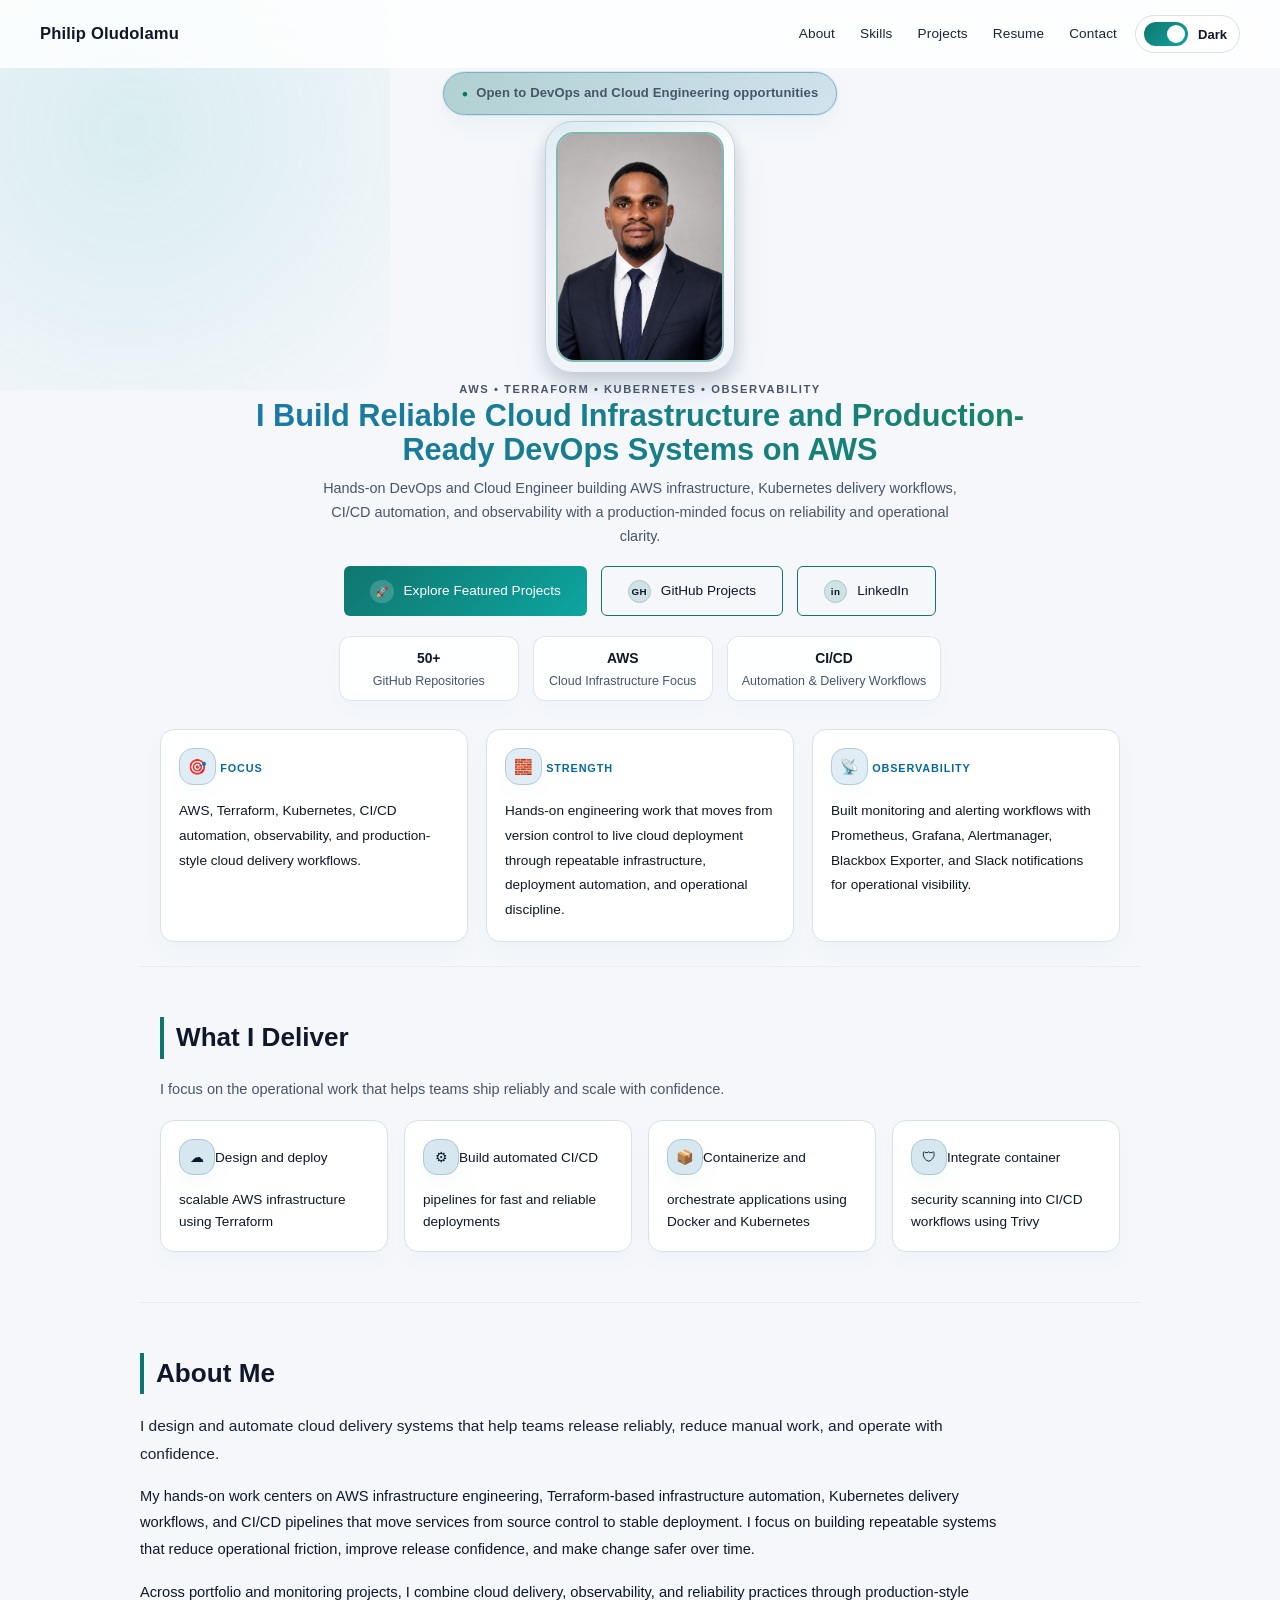
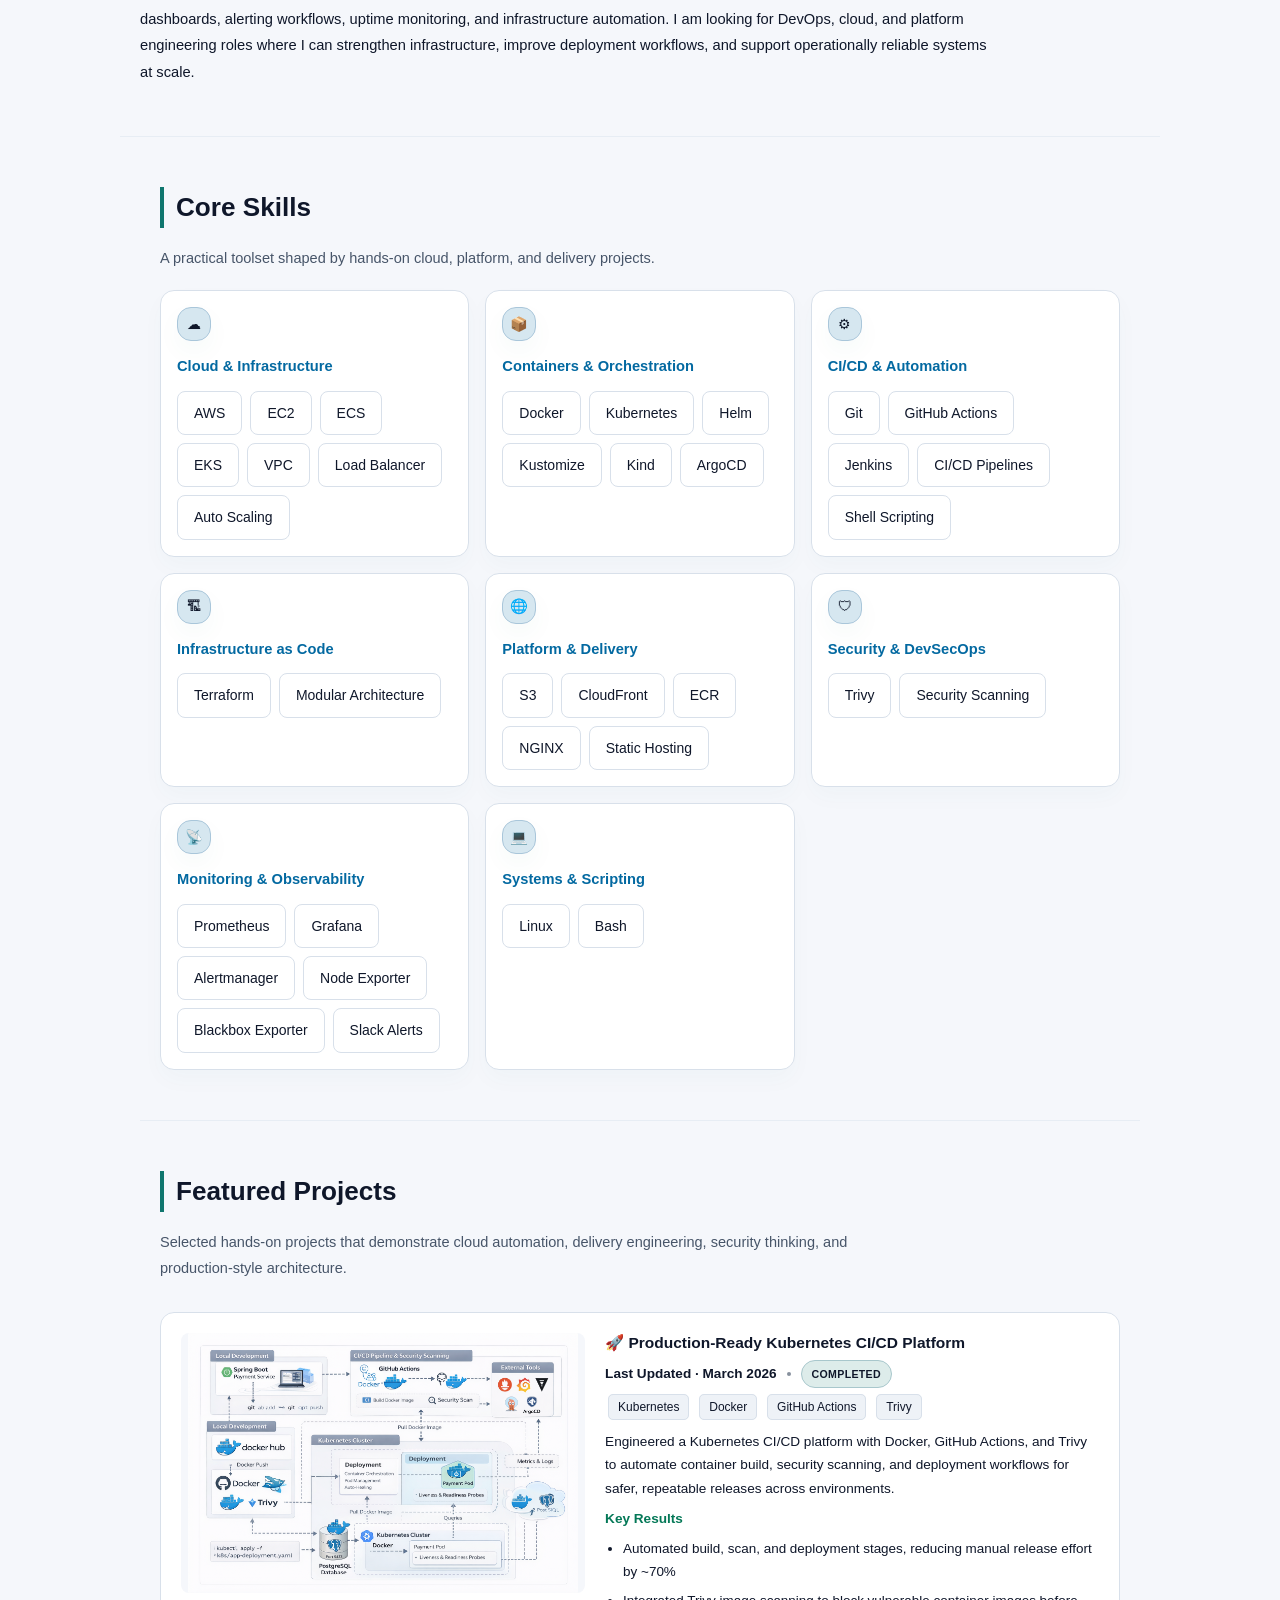
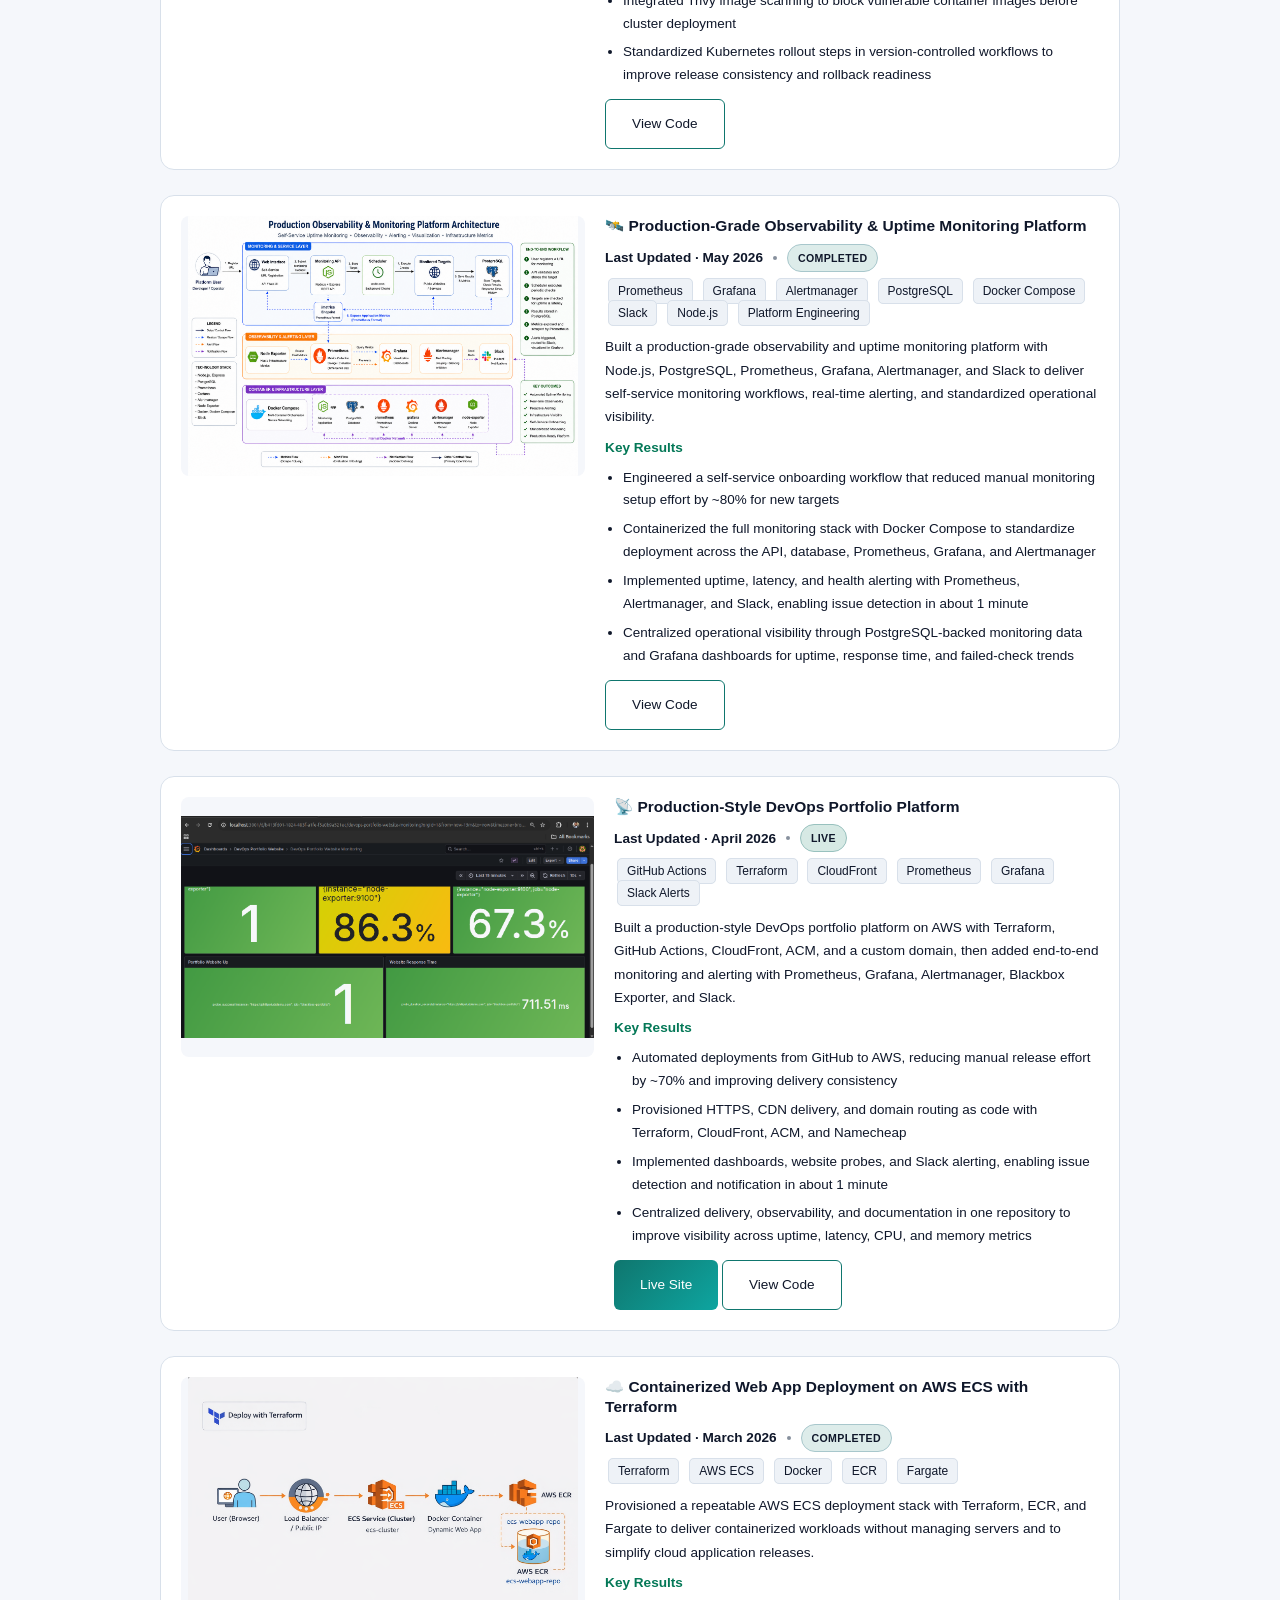
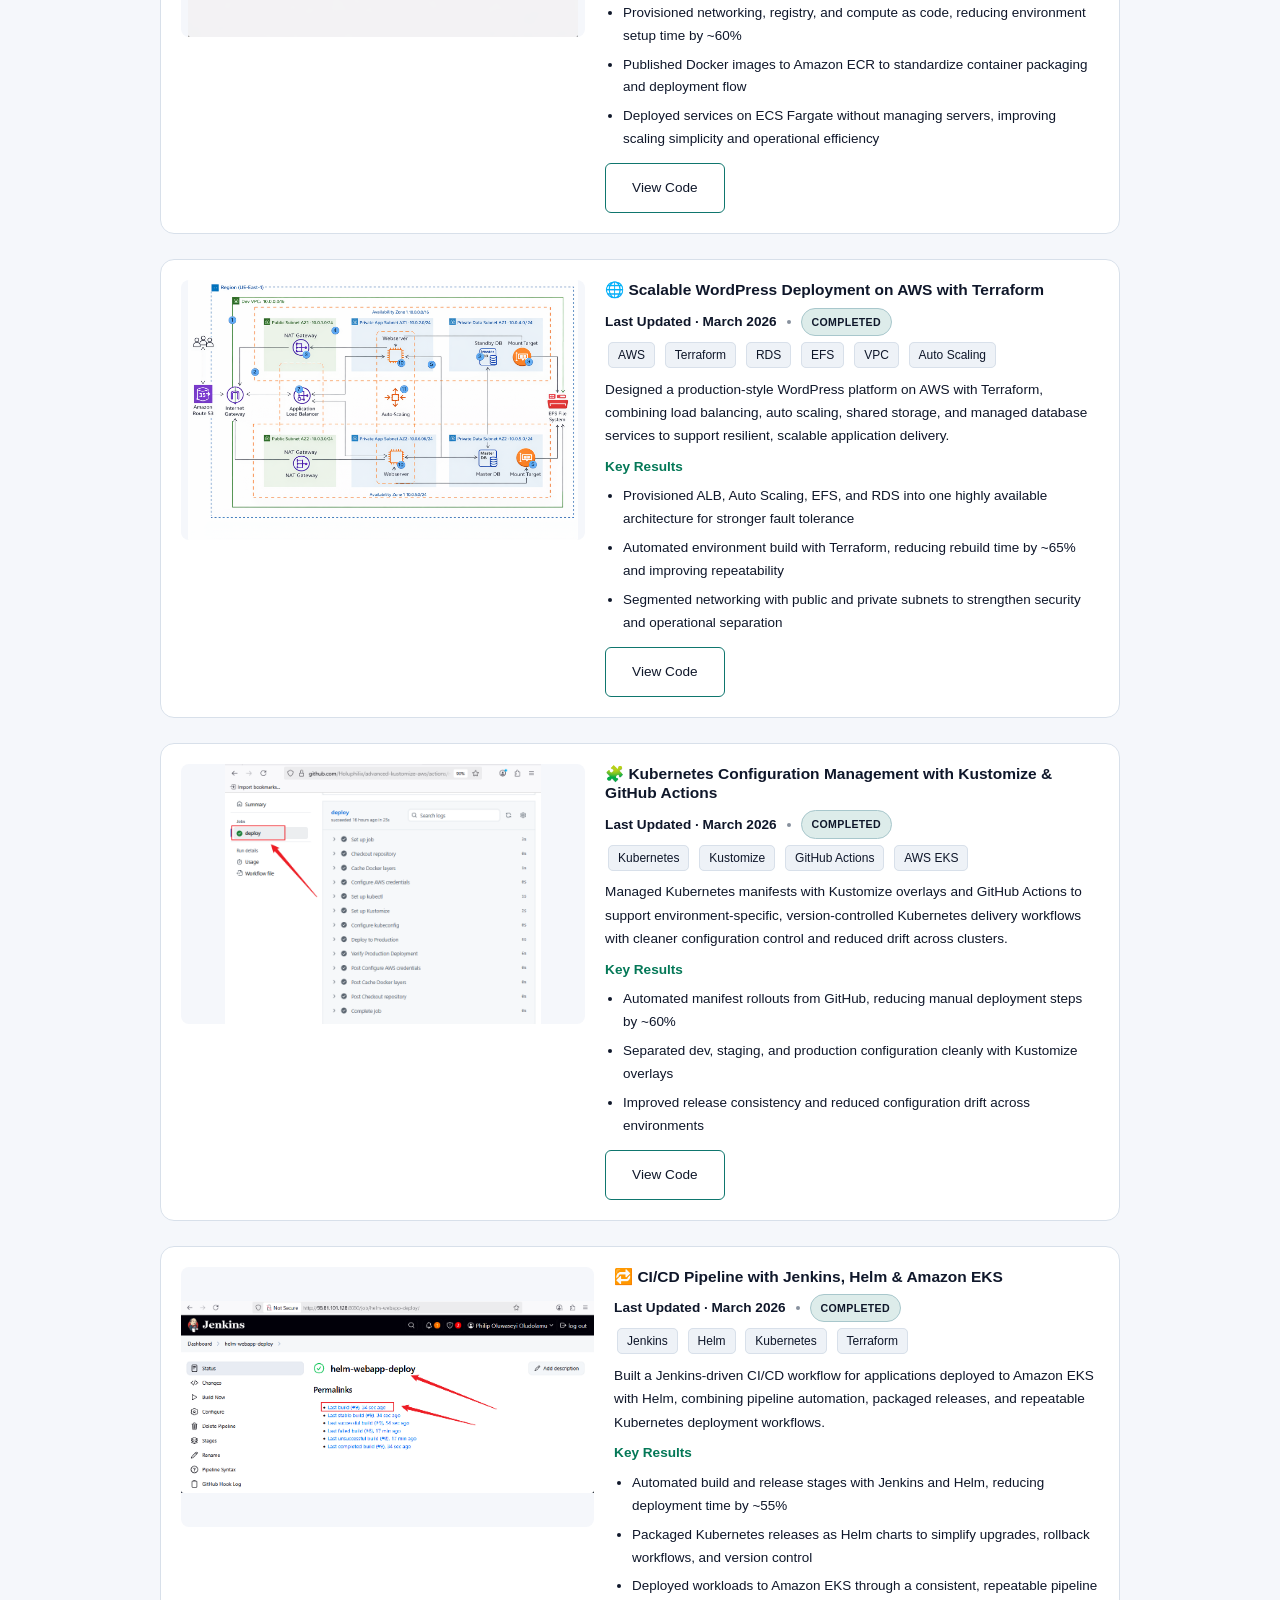
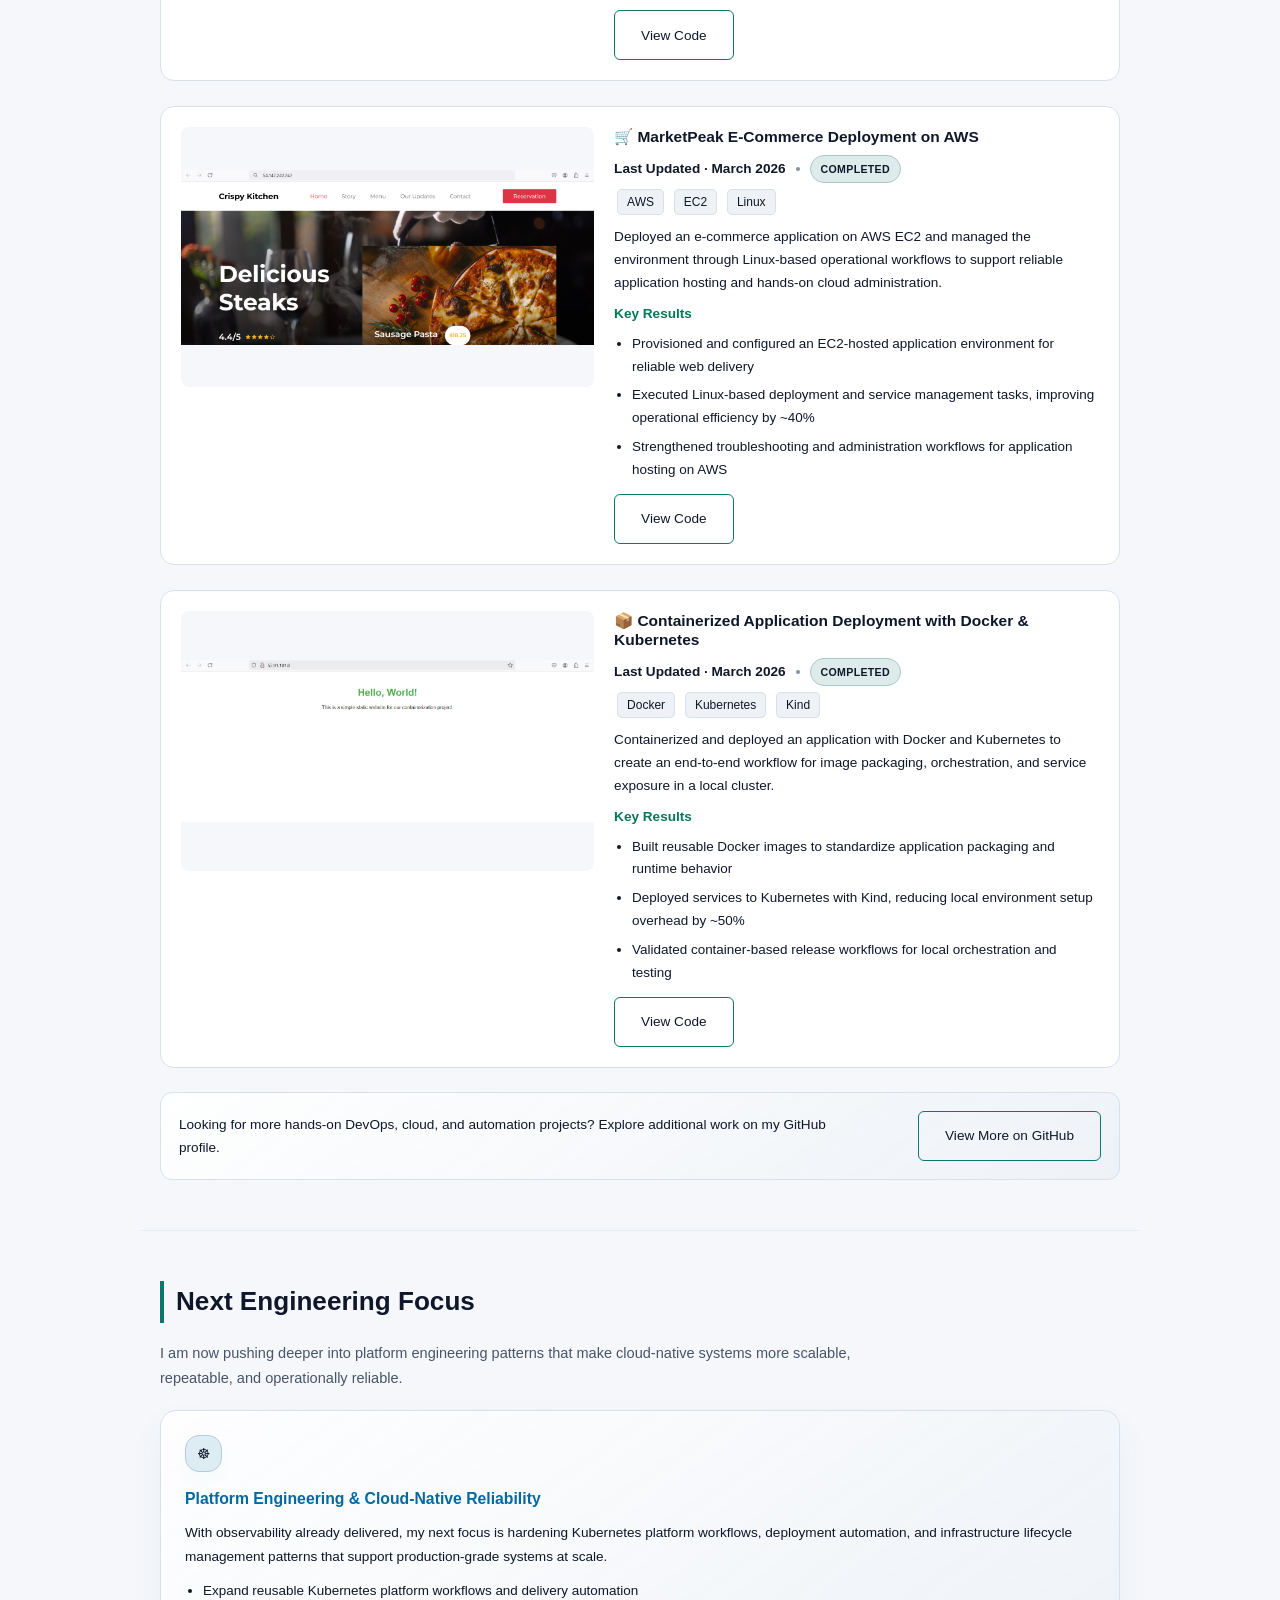
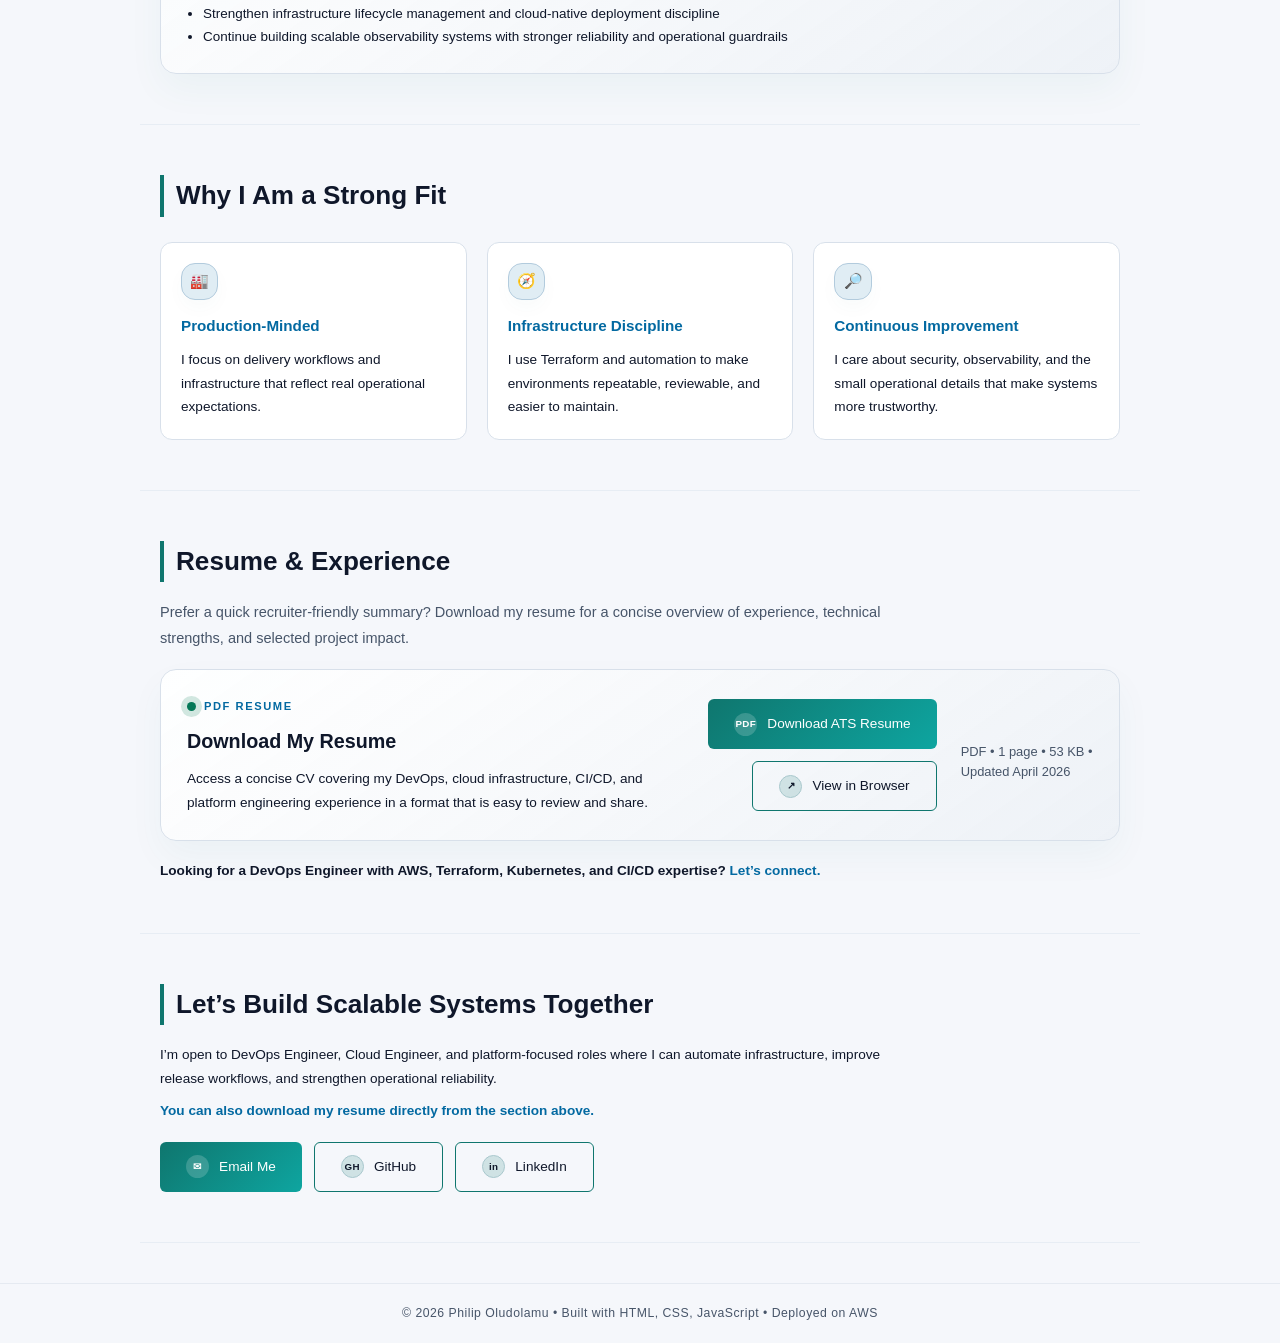
==== commit c9343cd7: "Refine portfolio homepage and expand project documentation" ====
--- a/index.html
+++ b/index.html
@@ -3,27 +3,67 @@
 <head>
     <meta charset="UTF-8">
     <meta name="viewport" content="width=device-width, initial-scale=1.0">
-    <meta name="description" content="DevOps portfolio of Philip Oludolamu featuring AWS, Terraform, Kubernetes, CI/CD automation, cloud deployments, and production-style infrastructure projects.">
+    <meta name="format-detection" content="telephone=no">
+
+    <!-- SEO -->
+    <meta name="description" content="DevOps and Cloud Engineering portfolio of Philip Oludolamu featuring AWS, Terraform, Kubernetes, CI/CD automation, observability, and production-style platform engineering projects.">
+
+    <meta name="keywords" content="DevOps Engineer, Cloud Engineer, Platform Engineer, AWS, Terraform, Kubernetes, GitHub Actions, CI/CD, Prometheus, Grafana, Alertmanager, Docker, Infrastructure as Code, Observability">
+
+    <meta name="author" content="Philip Oludolamu">
+
     <meta name="robots" content="index, follow">
     <meta name="theme-color" content="#0d1117">
-    <link rel="canonical" href="https://d22hq7kuctu23g.cloudfront.net">
+
+    <!-- CANONICAL -->
+    <link rel="canonical" href="https://philipoludolamu.com">
+
+    <!-- FAVICON -->
     <link rel="icon" type="image/svg+xml" href="assets/favicon.svg">
-    <meta property="og:title" content="Philip Oludolamu | DevOps Engineer">
-    <meta property="og:description" content="AWS, Terraform, Kubernetes, CI/CD, and cloud automation projects with production-style delivery workflows.">
+
+    <!-- OPEN GRAPH -->
+    <meta property="og:title" content="Philip Oludolamu | DevOps, Cloud & Platform Engineer">
+
+    <meta property="og:description"
+        content="AWS, Terraform, Kubernetes, CI/CD automation, observability, and production-style platform engineering projects.">
+
     <meta property="og:type" content="website">
-    <meta property="og:url" content="https://d22hq7kuctu23g.cloudfront.net">
-    <meta property="og:image" content="https://d22hq7kuctu23g.cloudfront.net/assets/portfolio-devops-website.png">
+    <meta property="og:locale" content="en_US">
+
+    <meta property="og:url" content="https://philipoludolamu.com">
+
+    <meta property="og:image"
+        content="https://philipoludolamu.com/assets/portfolio-devops-website.png">
+    <meta property="og:image:alt" content="Production-ready DevOps portfolio homepage for Philip Oludolamu">
+
+    <meta property="og:site_name" content="Philip Oludolamu Portfolio">
+
+    <!-- TWITTER -->
     <meta name="twitter:card" content="summary_large_image">
-    <meta name="twitter:title" content="Philip Oludolamu | DevOps Engineer">
-    <meta name="twitter:description" content="AWS, Terraform, Kubernetes, CI/CD, and cloud automation projects with production-style delivery workflows.">
-    <meta name="twitter:image" content="https://d22hq7kuctu23g.cloudfront.net/assets/portfolio-devops-website.png">
-    <title>Philip Oludolamu | DevOps Engineer</title>
+
+    <meta name="twitter:title"
+        content="Philip Oludolamu | DevOps, Cloud & Platform Engineer">
+
+    <meta name="twitter:description"
+        content="AWS, Terraform, Kubernetes, CI/CD automation, observability, and production-style platform engineering projects.">
+
+    <meta name="twitter:image"
+        content="https://philipoludolamu.com/assets/portfolio-devops-website.png">
+    <meta name="twitter:image:alt" content="Production-ready DevOps portfolio homepage for Philip Oludolamu">
+
+    <!-- TITLE -->
+    <title>Philip Oludolamu | DevOps, Cloud & Platform Engineer</title>
+
+    <!-- CSS -->
     <link rel="stylesheet" href="style.css">
+    <link rel="preload" as="image" href="assets/profile.jpg">
 </head>
 <body>
 
+<a href="#content" class="skip-link">Skip to content</a>
+
 <header>
-    <nav>
+    <nav aria-label="Primary navigation">
         <a href="#top" class="brand">Philip Oludolamu</a>
         <div class="nav-right">
             <ul>
@@ -43,43 +83,119 @@
     </nav>
 </header>
 
+<main id="content">
+
 <!-- HERO -->
 <section class="hero" id="top">
-    <p class="hero-status">Open to DevOps and Cloud Engineering opportunities</p>
+
+    <p class="hero-status">
+        Open to DevOps and Cloud Engineering opportunities
+    </p>
 
     <div class="hero-image">
-        <img src="assets/profile.jpg" alt="Portrait of Philip Oludolamu">
-    </div>
-
-    <p class="hero-tagline">AWS • Terraform • Kubernetes • CI/CD Automation</p>
-    <h1>I Help Teams Deploy Faster, Reduce Downtime, and Scale Reliably on AWS</h1>
+        <img src="assets/profile.jpg"
+             alt="Professional portrait of Philip Oludolamu"
+             width="864"
+             height="1184"
+             loading="eager"
+             fetchpriority="high"
+             decoding="async">
+    </div>
+
+    <p class="hero-tagline">
+        AWS • Terraform • Kubernetes • Observability
+    </p>
+
+    <h1>
+        I Build Reliable Cloud Infrastructure and Production-Ready DevOps Systems on AWS
+    </h1>
+
     <p class="hero-subtext">
-        Hands-on DevOps Engineer specializing in AWS, Terraform, Kubernetes, and CI/CD automation.
-        I build production-ready systems with repeatable deployments and strong operational reliability.
+        Hands-on DevOps and Cloud Engineer building AWS infrastructure,
+        Kubernetes delivery workflows, CI/CD automation, and observability
+        with a production-minded focus on reliability and operational clarity.
     </p>
 
     <div class="hero-buttons">
-        <a href="#projects" class="btn"><span class="btn-icon" aria-hidden="true">🚀</span><span class="btn-text">View My DevOps Projects</span></a>
-        <a href="https://github.com/Holuphilix" target="_blank" rel="noopener noreferrer" class="btn secondary"><span class="btn-icon" aria-hidden="true">GH</span><span class="btn-text">GitHub Profile</span></a>
-        <a href="https://www.linkedin.com/in/philip-oludolamu" target="_blank" rel="noopener noreferrer" class="btn secondary"><span class="btn-icon" aria-hidden="true">in</span><span class="btn-text">LinkedIn</span></a>
+
+        <a href="#projects" class="btn">
+            <span class="btn-icon" aria-hidden="true">🚀</span>
+            <span class="btn-text">Explore Featured Projects</span>
+        </a>
+
+        <a href="https://github.com/Holuphilix"
+           target="_blank"
+           rel="noopener noreferrer"
+           class="btn secondary">
+
+            <span class="btn-icon" aria-hidden="true">GH</span>
+            <span class="btn-text">GitHub Projects</span>
+        </a>
+
+        <a href="https://www.linkedin.com/in/philip-oludolamu"
+           target="_blank"
+           rel="noopener noreferrer"
+           class="btn secondary">
+
+            <span class="btn-icon" aria-hidden="true">in</span>
+            <span class="btn-text">LinkedIn</span>
+        </a>
+
+    </div>
+
+    <!-- HERO METRICS -->
+    <div class="hero-metrics">
+
+        <div class="metric">
+            <strong>50+</strong>
+            <span>GitHub Repositories</span>
+        </div>
+
+        <div class="metric">
+            <strong>AWS</strong>
+            <span>Cloud Infrastructure Focus</span>
+        </div>
+
+        <div class="metric">
+            <strong>CI/CD</strong>
+            <span>Automation & Delivery Workflows</span>
+        </div>
+
     </div>
 
     <div class="hero-highlights">
+
         <article class="highlight-card" data-icon="🎯">
             <span class="highlight-label">Focus</span>
-            <p>AWS, Terraform, Kubernetes, CI/CD automation, and production-ready delivery workflows.</p>
+
+            <p>
+                AWS, Terraform, Kubernetes, CI/CD automation,
+                observability, and production-style cloud delivery workflows.
+            </p>
         </article>
 
         <article class="highlight-card" data-icon="🧱">
             <span class="highlight-label">Strength</span>
-            <p>Hands-on projects that move from version control to live cloud deployment through repeatable infrastructure.</p>
+
+            <p>
+                Hands-on engineering work that moves from version control
+                to live cloud deployment through repeatable infrastructure,
+                deployment automation, and operational discipline.
+            </p>
         </article>
 
         <article class="highlight-card" data-icon="📡">
-            <span class="highlight-label">Next Build</span>
-            <p>Expanding into monitoring and observability with dashboards, alerts, and operational visibility for containerized workloads.</p>
+            <span class="highlight-label">Observability</span>
+
+            <p>
+                Built monitoring and alerting workflows with Prometheus,
+                Grafana, Alertmanager, Blackbox Exporter, and Slack
+                notifications for operational visibility.
+            </p>
         </article>
-    </div>
+
+    </div>
+
 </section>
 
 <!-- WHAT I DO -->
@@ -92,27 +208,27 @@
         <li data-icon="☁">Design and deploy scalable AWS infrastructure using Terraform</li>
         <li data-icon="⚙">Build automated CI/CD pipelines for fast and reliable deployments</li>
         <li data-icon="📦">Containerize and orchestrate applications using Docker and Kubernetes</li>
-        <li data-icon="🛡">Implement DevSecOps practices with integrated security scanning</li>
-    </ul>
+        <li data-icon="🛡">Integrate container security scanning into CI/CD workflows using Trivy</li>    </ul>
 </section>
 
 <!-- ABOUT -->
 <section id="about">
     <h2>About Me</h2>
     <p class="section-lead">
-        I build cloud and delivery systems that help teams ship faster, reduce manual work, and operate with more confidence.
+        I design and automate cloud delivery systems that help teams release reliably, reduce manual work, and operate with confidence.
     </p>
     <p>
-        My hands-on work focuses on AWS, Terraform, Docker, Kubernetes, GitHub Actions, S3, and CloudFront. I enjoy
-        taking applications from source code to stable deployment by building repeatable infrastructure, cleaner release
-        workflows, and practical automation that removes unnecessary manual steps.
+        My hands-on work centers on AWS infrastructure engineering, Terraform-based infrastructure automation,
+        Kubernetes delivery workflows, and CI/CD pipelines that move services from source control to stable deployment.
+        I focus on building repeatable systems that reduce operational friction, improve release confidence, and make
+        change safer over time.
     </p>
 
     <p>
-        This portfolio reflects that approach. It combines frontend engineering, AWS hosting, Terraform, CI/CD,
-        CloudFront, custom domain delivery, and observability with Prometheus, Grafana, Alertmanager, Blackbox Exporter,
-        and Slack alerts. I am looking for DevOps and cloud engineering opportunities where I can contribute quickly,
-        keep learning, and help build reliable systems in production.
+        Across portfolio and monitoring projects, I combine cloud delivery, observability, and reliability practices
+        through production-style dashboards, alerting workflows, uptime monitoring, and infrastructure automation.
+        I am looking for DevOps, cloud, and platform engineering roles where I can strengthen infrastructure, improve
+        deployment workflows, and support operationally reliable systems at scale.
     </p>
 </section>
 
@@ -150,6 +266,7 @@
                 <span>Helm</span>
                 <span>Kustomize</span>
                 <span>Kind</span>
+                <span>ArgoCD</span>
             </div>
         </div>
 
@@ -158,9 +275,11 @@
             <div class="card-icon" aria-hidden="true">⚙</div>
             <h3>CI/CD & Automation</h3>
             <div class="skills-container">
+                <span>Git</span>
                 <span>GitHub Actions</span>
                 <span>Jenkins</span>
                 <span>CI/CD Pipelines</span>
+                <span>Shell Scripting</span>
             </div>
         </div>
 
@@ -182,6 +301,7 @@
                 <span>S3</span>
                 <span>CloudFront</span>
                 <span>ECR</span>
+                <span>NGINX</span>
                 <span>Static Hosting</span>
             </div>
         </div>
@@ -264,12 +384,52 @@
         </div>
     </div>
 
-    <!-- 2. PORTFOLIO -->
+    <!-- 2. OBSERVABILITY PLATFORM -->
+    <div class="project-card">
+        <img src="assets/production-observability-architecture.png" class="project-img preview-img" alt="Production observability and monitoring platform architecture">
+
+        <div class="project-content">
+            <h3>🛰️ Production-Grade Observability &amp; Uptime Monitoring Platform</h3>
+            <p class="project-meta">
+                <span>Last Updated · May 2026</span>
+                <span class="project-status">Completed</span>
+            </p>
+
+            <div class="tags">
+                <span>Prometheus</span>
+                <span>Grafana</span>
+                <span>Alertmanager</span>
+                <span>PostgreSQL</span>
+                <span>Docker Compose</span>
+                <span>Slack</span>
+                <span>Node.js</span>
+                <span>Platform Engineering</span>
+            </div>
+
+            <p>
+                Built a production-grade observability and uptime monitoring platform with Node.js, PostgreSQL, Prometheus,
+                Grafana, Alertmanager, and Slack to deliver self-service monitoring workflows, real-time alerting,
+                and standardized operational visibility.
+            </p>
+
+            <h4 class="impact">Key Results</h4>
+            <ul>
+                <li>Engineered a self-service onboarding workflow that reduced manual monitoring setup effort by ~80% for new targets</li>
+                <li>Containerized the full monitoring stack with Docker Compose to standardize deployment across the API, database, Prometheus, Grafana, and Alertmanager</li>
+                <li>Implemented uptime, latency, and health alerting with Prometheus, Alertmanager, and Slack, enabling issue detection in about 1 minute</li>
+                <li>Centralized operational visibility through PostgreSQL-backed monitoring data and Grafana dashboards for uptime, response time, and failed-check trends</li>
+            </ul>
+
+            <a href="https://github.com/Holuphilix/Web-Uptime-Monitoring-Platform" target="_blank" rel="noopener noreferrer" class="btn secondary">View Code</a>
+        </div>
+    </div>
+
+    <!-- 3. PORTFOLIO -->
     <div class="project-card">
         <img src="assets/grafana_full_monitoring_dashboard.png" class="project-img preview-img" alt="Production-Ready DevOps Portfolio Website monitoring dashboard">
 
         <div class="project-content">
-            <h3>📡 Production-Ready DevOps Portfolio Website</h3>
+            <h3>📡 Production-Style DevOps Portfolio Platform</h3>
             <p class="project-meta">
                 <span>Last Updated · April 2026</span>
                 <span class="project-status project-status-live">Live</span>
@@ -285,7 +445,7 @@
             </div>
 
             <p>
-                Built a production-ready DevOps portfolio platform on AWS with Terraform, GitHub Actions, CloudFront, ACM,
+                Built a production-style DevOps portfolio platform on AWS with Terraform, GitHub Actions, CloudFront, ACM,
                 and a custom domain, then added end-to-end monitoring and alerting with Prometheus, Grafana, Alertmanager,
                 Blackbox Exporter, and Slack.
             </p>
@@ -303,7 +463,7 @@
         </div>
     </div>
 
-    <!-- 3. ECS + TERRAFORM -->
+    <!-- 4. ECS + TERRAFORM -->
     <div class="project-card">
         <img src="assets/ecs-project.png" class="project-img preview-img" alt="AWS ECS Deployment">
 
@@ -338,7 +498,7 @@
         </div>
     </div>
 
-    <!-- 4. WORDPRESS ARCHITECTURE -->
+    <!-- 5. WORDPRESS ARCHITECTURE -->
     <div class="project-card">
         <img src="assets/wordpress-architecture.png" class="project-img preview-img" alt="WordPress Architecture">
 
@@ -374,7 +534,7 @@
         </div>
     </div>
 
-    <!-- 5. KUSTOMIZE -->
+    <!-- 6. KUSTOMIZE -->
     <div class="project-card">
         <img src="assets/github-actions-kustomize.png" class="project-img preview-img" alt="GitHub Actions Deployment">
 
@@ -394,7 +554,7 @@
 
             <p>
                 Managed Kubernetes manifests with Kustomize overlays and GitHub Actions to support environment-specific,
-                Git-driven deployments with cleaner configuration control and reduced drift across clusters.
+                version-controlled Kubernetes delivery workflows with cleaner configuration control and reduced drift across clusters.
             </p>
 
             <h4 class="impact">Key Results</h4>
@@ -408,7 +568,7 @@
         </div>
     </div>
 
-    <!-- 6. JENKINS + HELM -->
+    <!-- 7. JENKINS + HELM -->
     <div class="project-card">
         <img src="assets/jenkins-pipeline.png" class="project-img preview-img" alt="Jenkins CI/CD">
 
@@ -442,7 +602,7 @@
         </div>
     </div>
 
-    <!-- 7. MARKETPEAK -->
+    <!-- 8. MARKETPEAK -->
     <div class="project-card">
         <img src="assets/marketpeak.png" class="project-img preview-img" alt="E-commerce">
 
@@ -475,7 +635,7 @@
         </div>
     </div>
 
-    <!-- 8. CONTAINERIZATION -->
+    <!-- 9. CONTAINERIZATION -->
     <div class="project-card">
         <img src="assets/app-running.png" class="project-img preview-img" alt="Docker Kubernetes">
 
@@ -517,23 +677,23 @@
 
 </section>
 
-<!-- CURRENTLY BUILDING -->
+<!-- CURRENTLY IMPROVING -->
 <section>
-    <h2>Currently Building</h2>
+    <h2>Next Engineering Focus</h2>
     <p class="section-lead">
-        I am continuing to improve this portfolio with stronger observability, cleaner dashboards, and more polished documentation.
-    </p>
-
-    <div class="next-step-card" data-icon="📡">
-        <h3>Observability Expansion</h3>
+        I am now pushing deeper into platform engineering patterns that make cloud-native systems more scalable, repeatable, and operationally reliable.
+    </p>
+
+    <div class="next-step-card" data-icon="☸">
+        <h3>Platform Engineering &amp; Cloud-Native Reliability</h3>
         <p>
-            Monitoring is already part of this project now. The next improvement is to deepen the operational story with richer dashboards,
-            sharper alert rules, and clearer explanation of the flow from metrics collection to Slack notifications.
+            With observability already delivered, my next focus is hardening Kubernetes platform workflows, deployment automation,
+            and infrastructure lifecycle management patterns that support production-grade systems at scale.
         </p>
         <ul>
-            <li>Refine CPU, memory, uptime, and response-time visibility</li>
-            <li>Improve alert coverage for both host health and live website checks</li>
-            <li>Make the documentation more useful for learners studying observability</li>
+            <li>Expand reusable Kubernetes platform workflows and delivery automation</li>
+            <li>Strengthen infrastructure lifecycle management and cloud-native deployment discipline</li>
+            <li>Continue building scalable observability systems with stronger reliability and operational guardrails</li>
         </ul>
     </div>
 </section>
@@ -620,6 +780,8 @@
     <p>© 2026 Philip Oludolamu • Built with HTML, CSS, JavaScript • Deployed on AWS</p>
 </footer>
 
+</main>
+
 <!-- IMAGE MODAL -->
 <div id="imageModal" class="modal">
     <span class="close">&times;</span>
--- a/style.css
+++ b/style.css
@@ -17,9 +17,9 @@
     --accent-2: #2ea043;
     --accent-bright: #58a6ff;
     --success: #3fb950;
-    --glow: radial-gradient(circle, rgba(56, 189, 248, 0.12), transparent);
-    --shadow-accent: rgba(35, 134, 54, 0.3);
-    --shadow-card: rgba(35, 134, 54, 0.25);
+    --glow: radial-gradient(circle, rgba(56, 189, 248, 0.08), transparent);
+    --shadow-accent: rgba(35, 134, 54, 0.22);
+    --shadow-card: rgba(35, 134, 54, 0.18);
     --modal-bg: rgba(0, 0, 0, 0.85);
 }
 
@@ -35,9 +35,9 @@
     --accent-2: #0ea5a0;
     --accent-bright: #0369a1;
     --success: #047857;
-    --glow: radial-gradient(circle, rgba(14, 165, 160, 0.18), transparent);
+    --glow: radial-gradient(circle, rgba(14, 165, 160, 0.12), transparent);
     --shadow-accent: rgba(15, 118, 110, 0.18);
-    --shadow-card: rgba(15, 118, 110, 0.2);
+    --shadow-card: rgba(15, 118, 110, 0.16);
     --modal-bg: rgba(15, 23, 42, 0.82);
 }
 
@@ -56,6 +56,25 @@
     transition: background-color 0.35s ease, color 0.35s ease;
 }
 
+.skip-link {
+    position: absolute;
+    left: 16px;
+    top: -48px;
+    z-index: 999;
+    background: var(--surface);
+    color: var(--text);
+    border: 1px solid var(--accent-bright);
+    border-radius: 10px;
+    padding: 10px 14px;
+    text-decoration: none;
+    font-weight: 600;
+    transition: top 0.2s ease;
+}
+
+.skip-link:focus {
+    top: 12px;
+}
+
 /* FADE IN */
 body.loaded {
     opacity: 1;
@@ -74,11 +93,11 @@
 body::before {
     content: "";
     position: fixed;
-    width: 600px;
-    height: 600px;
+    width: 520px;
+    height: 520px;
     background: var(--glow);
-    top: -150px;
-    left: -150px;
+    top: -130px;
+    left: -130px;
     z-index: -1;
 }
 
@@ -122,14 +141,16 @@
 }
 
 nav a {
-    color: var(--muted);
+    color: color-mix(in srgb, var(--text) 80%, var(--muted));
     text-decoration: none;
     font-size: 1rem;
-    transition: 0.3s;
+    font-weight: 500;
+    letter-spacing: 0.01em;
+    transition: color 0.25s ease, opacity 0.25s ease;
 }
 
 nav a:hover {
-    color: var(--accent-bright);
+    color: color-mix(in srgb, var(--text) 96%, white);
 }
 
 nav a.active {
@@ -151,7 +172,7 @@
 
 .theme-toggle:hover {
     transform: translateY(-1px);
-    border-color: var(--accent-bright);
+    border-color: color-mix(in srgb, var(--accent-bright) 72%, var(--border));
 }
 
 .theme-toggle-track {
@@ -187,7 +208,7 @@
 
 .hero {
     text-align: center;
-    padding: 12px 20px 24px;
+    padding: 4px 20px 24px;
 }
 
 .hero-status {
@@ -208,8 +229,8 @@
     letter-spacing: 0.01em;
     margin: 0 auto 18px;
     box-shadow:
-        0 0 0 1px color-mix(in srgb, var(--accent) 14%, transparent),
-        0 14px 30px color-mix(in srgb, var(--shadow-accent) 45%, transparent);
+        0 0 0 1px color-mix(in srgb, var(--accent) 10%, transparent),
+        0 10px 22px color-mix(in srgb, var(--shadow-accent) 28%, transparent);
 }
 
 .hero-status::before {
@@ -221,29 +242,32 @@
 
 .hero-image {
     width: min(190px, 46vw);
-    margin: 8px auto 10px;
+    margin: 6px auto 8px;
     padding: 10px;
     border-radius: 28px;
     background:
-        linear-gradient(145deg, color-mix(in srgb, var(--accent-bright) 18%, transparent), transparent 45%),
+        linear-gradient(145deg, color-mix(in srgb, var(--accent-bright) 12%, transparent), transparent 45%),
         linear-gradient(180deg, color-mix(in srgb, var(--surface) 94%, transparent), color-mix(in srgb, var(--surface-2) 78%, transparent));
-    border: 1px solid color-mix(in srgb, var(--accent-bright) 18%, var(--border));
+    border: 1px solid color-mix(in srgb, var(--accent-bright) 12%, var(--border));
     box-shadow:
-        0 26px 60px color-mix(in srgb, var(--accent-bright) 12%, transparent),
-        0 10px 24px rgba(0, 0, 0, 0.18);
+        0 18px 38px color-mix(in srgb, var(--accent-bright) 8%, transparent),
+        0 8px 18px rgba(0, 0, 0, 0.16);
 }
 
 .hero-image img {
     width: 100%;
     height: auto;
+    display: block;
+    aspect-ratio: 864 / 1184;
+    object-fit: cover;
     border-radius: 18px;
-    border: 2px solid color-mix(in srgb, var(--accent) 68%, white);
+    border: 2px solid color-mix(in srgb, var(--accent) 52%, white);
     transition: transform 0.3s ease, box-shadow 0.3s ease;
 }
 
 .hero-image img:hover {
     transform: translateY(-4px) scale(1.01);
-    box-shadow: 0 22px 45px color-mix(in srgb, var(--accent-bright) 16%, transparent);
+    box-shadow: 0 16px 32px color-mix(in srgb, var(--accent-bright) 10%, transparent);
 }
 
 .hero-tagline {
@@ -261,7 +285,7 @@
     margin: 0 auto 8px;
     max-width: 820px;
 
-    background: linear-gradient(90deg, var(--accent-bright), var(--success), var(--accent-bright));
+    background: linear-gradient(90deg, color-mix(in srgb, var(--accent-bright) 90%, white), color-mix(in srgb, var(--success) 92%, white), color-mix(in srgb, var(--accent-bright) 90%, white));
     background-size: 200% auto;
 
     background-clip: text;
@@ -282,11 +306,43 @@
     line-height: 1.68;
 }
 
-.hero-buttons {
+.hero-metrics {
     display: flex;
     justify-content: center;
     flex-wrap: wrap;
-    gap: 12px;
+    gap: 14px;
+    margin-top: 20px;
+}
+
+.metric {
+    min-width: 180px;
+    padding: 10px 14px;
+    border: 1px solid color-mix(in srgb, var(--border) 82%, transparent);
+    border-radius: 12px;
+    background: color-mix(in srgb, var(--surface) 90%, transparent);
+    box-shadow: 0 8px 18px color-mix(in srgb, var(--shadow-card) 14%, transparent);
+}
+
+.metric strong {
+    display: block;
+    margin-bottom: 2px;
+    color: var(--text);
+    font-size: 1.02rem;
+    font-weight: 700;
+}
+
+.metric span {
+    display: block;
+    color: var(--muted);
+    font-size: 0.92rem;
+    line-height: 1.45;
+}
+
+.hero-buttons {
+    display: flex;
+    justify-content: center;
+    flex-wrap: wrap;
+    gap: 14px;
     margin-top: 18px;
 }
 
@@ -303,7 +359,7 @@
     border: 1px solid var(--border);
     border-radius: 14px;
     padding: 18px;
-    box-shadow: 0 12px 30px color-mix(in srgb, var(--shadow-card) 35%, transparent);
+    box-shadow: 0 10px 22px color-mix(in srgb, var(--shadow-card) 20%, transparent);
 }
 
 .highlight-card::before,
@@ -316,9 +372,9 @@
     width: 2.6rem;
     height: 2.6rem;
     border-radius: 14px;
-    background: color-mix(in srgb, var(--accent-bright) 18%, transparent);
-    border: 1px solid color-mix(in srgb, var(--accent-bright) 24%, var(--border));
-    box-shadow: 0 10px 24px color-mix(in srgb, var(--shadow-card) 28%, transparent);
+    background: color-mix(in srgb, var(--accent-bright) 12%, transparent);
+    border: 1px solid color-mix(in srgb, var(--accent-bright) 18%, var(--border));
+    box-shadow: 0 8px 18px color-mix(in srgb, var(--shadow-card) 18%, transparent);
     font-size: 1.1rem;
     margin-bottom: 14px;
 }
@@ -337,7 +393,7 @@
     margin: 0;
     color: var(--text);
     font-size: 1rem;
-    line-height: 1.7;
+    line-height: 1.82;
 }
 
 @keyframes gradientMove {
@@ -360,6 +416,7 @@
     align-items: center;
     justify-content: center;
     gap: 10px;
+    min-height: 50px;
     transition: all 0.3s ease;
     font-weight: 500;
 }
@@ -372,7 +429,7 @@
 
 .btn:hover {
     transform: translateY(-2px);
-    box-shadow: 0 10px 20px var(--shadow-accent);
+    box-shadow: 0 8px 16px color-mix(in srgb, var(--shadow-accent) 70%, transparent);
 }
 
 .btn.secondary:hover {
@@ -401,6 +458,7 @@
 
 .btn-text {
     display: inline-block;
+    line-height: 1.2;
 }
 
 /* SECTIONS */
@@ -423,7 +481,7 @@
     max-width: 760px;
     margin-bottom: 18px;
     font-size: 1.07rem;
-    line-height: 1.72;
+    line-height: 1.76;
 }
 
 #about {
@@ -463,7 +521,7 @@
     border-radius: 14px;
     padding: 18px;
     color: var(--text);
-    box-shadow: 0 12px 26px color-mix(in srgb, var(--shadow-card) 25%, transparent);
+    box-shadow: 0 10px 20px color-mix(in srgb, var(--shadow-card) 16%, transparent);
 }
 
 .what-i-do li::before,
@@ -497,7 +555,7 @@
     border: 1px solid var(--border);
     border-radius: 14px;
     padding: 16px;
-    box-shadow: 0 12px 28px color-mix(in srgb, var(--shadow-card) 25%, transparent);
+    box-shadow: 0 10px 22px color-mix(in srgb, var(--shadow-card) 16%, transparent);
 }
 
 .skill-card h3 {
@@ -525,7 +583,7 @@
 
 .project-card:hover {
     transform: translateY(-6px);
-    box-shadow: 0 20px 40px var(--shadow-card);
+    box-shadow: 0 14px 28px color-mix(in srgb, var(--shadow-card) 24%, transparent);
     border-color: var(--accent);
 }
 
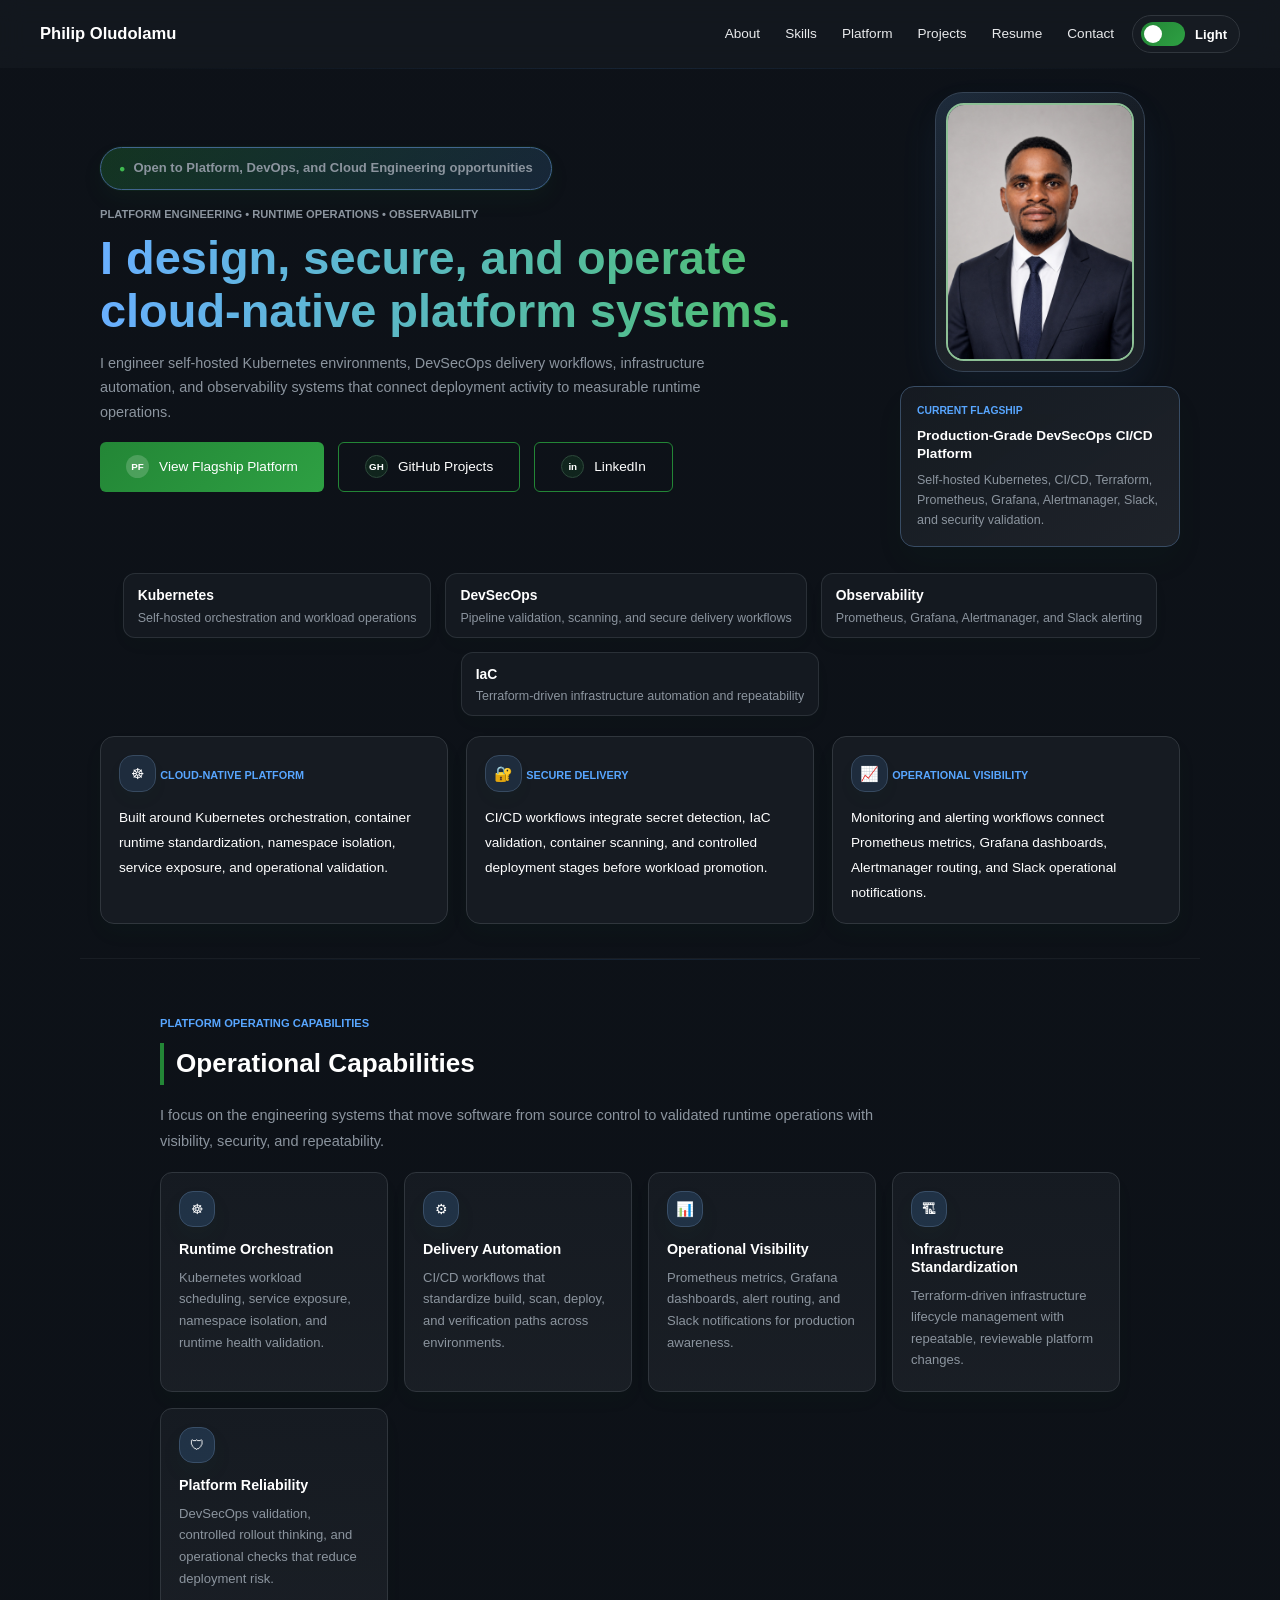
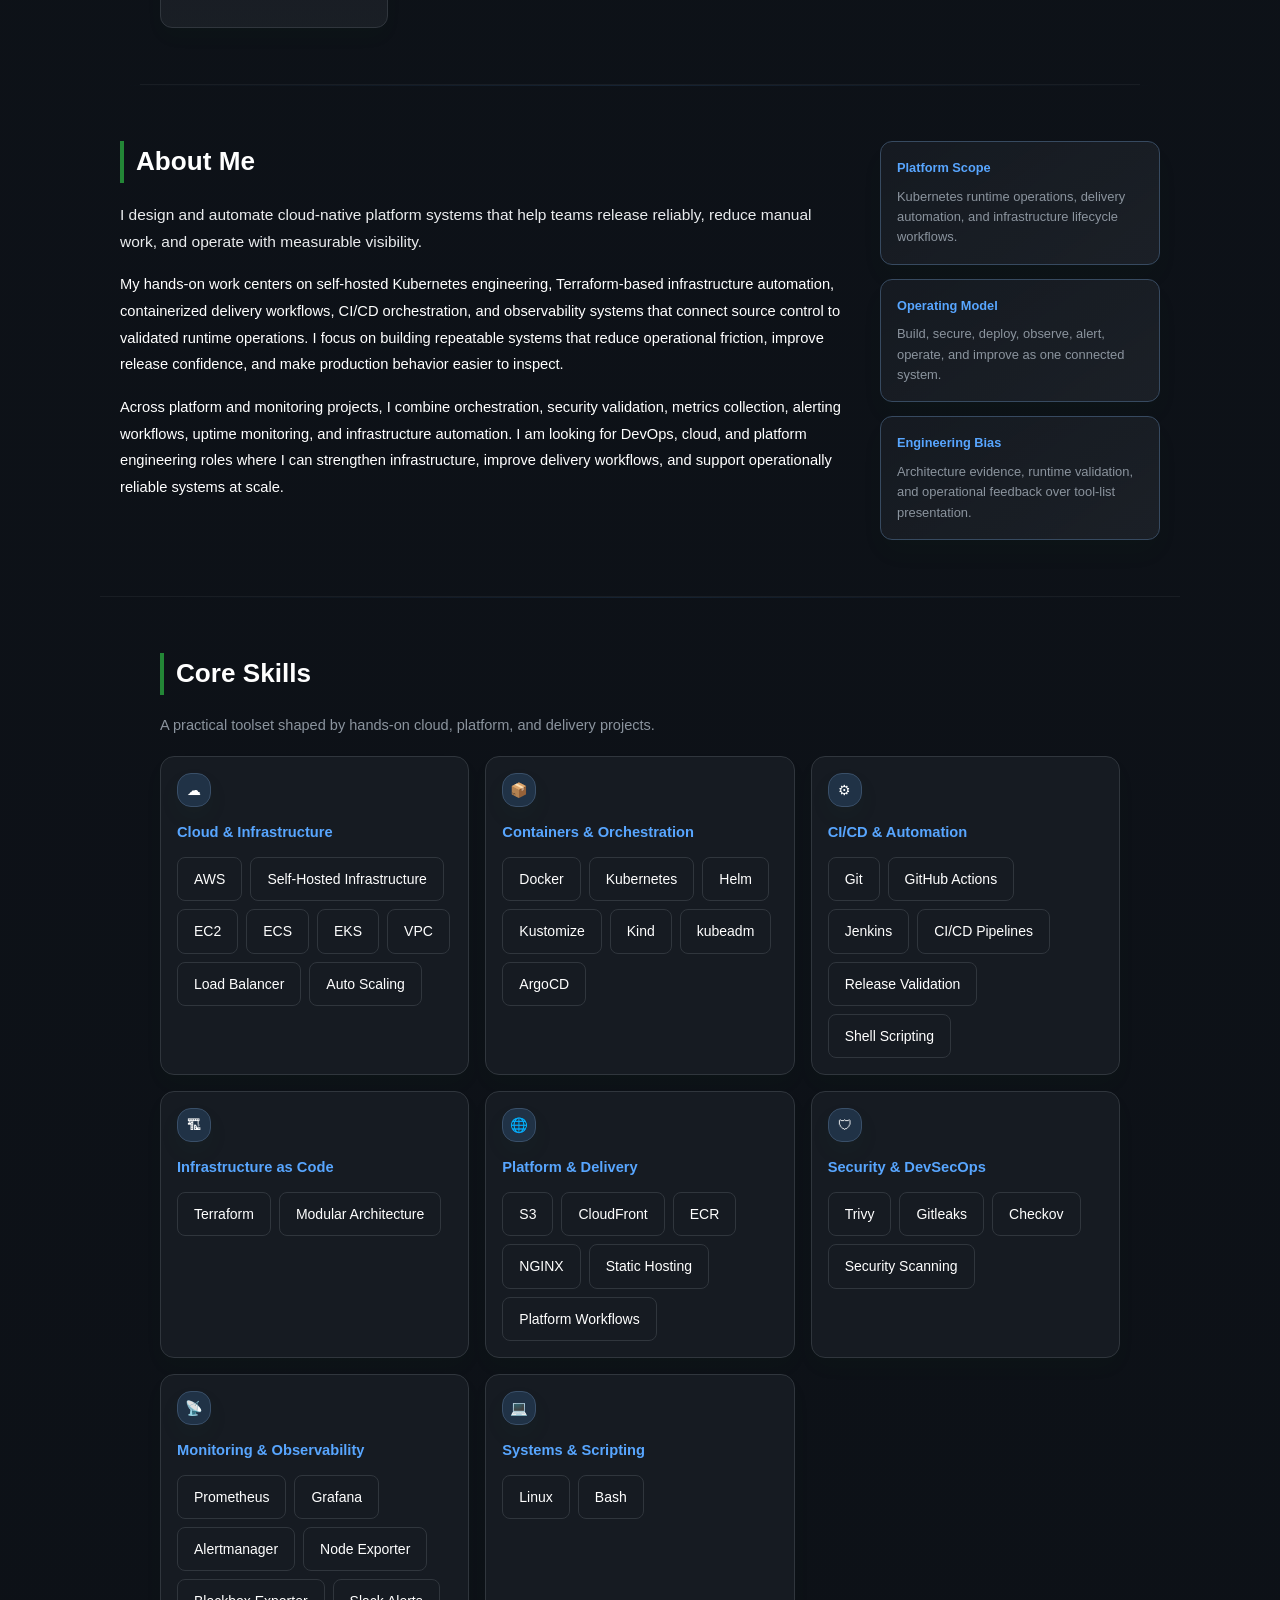
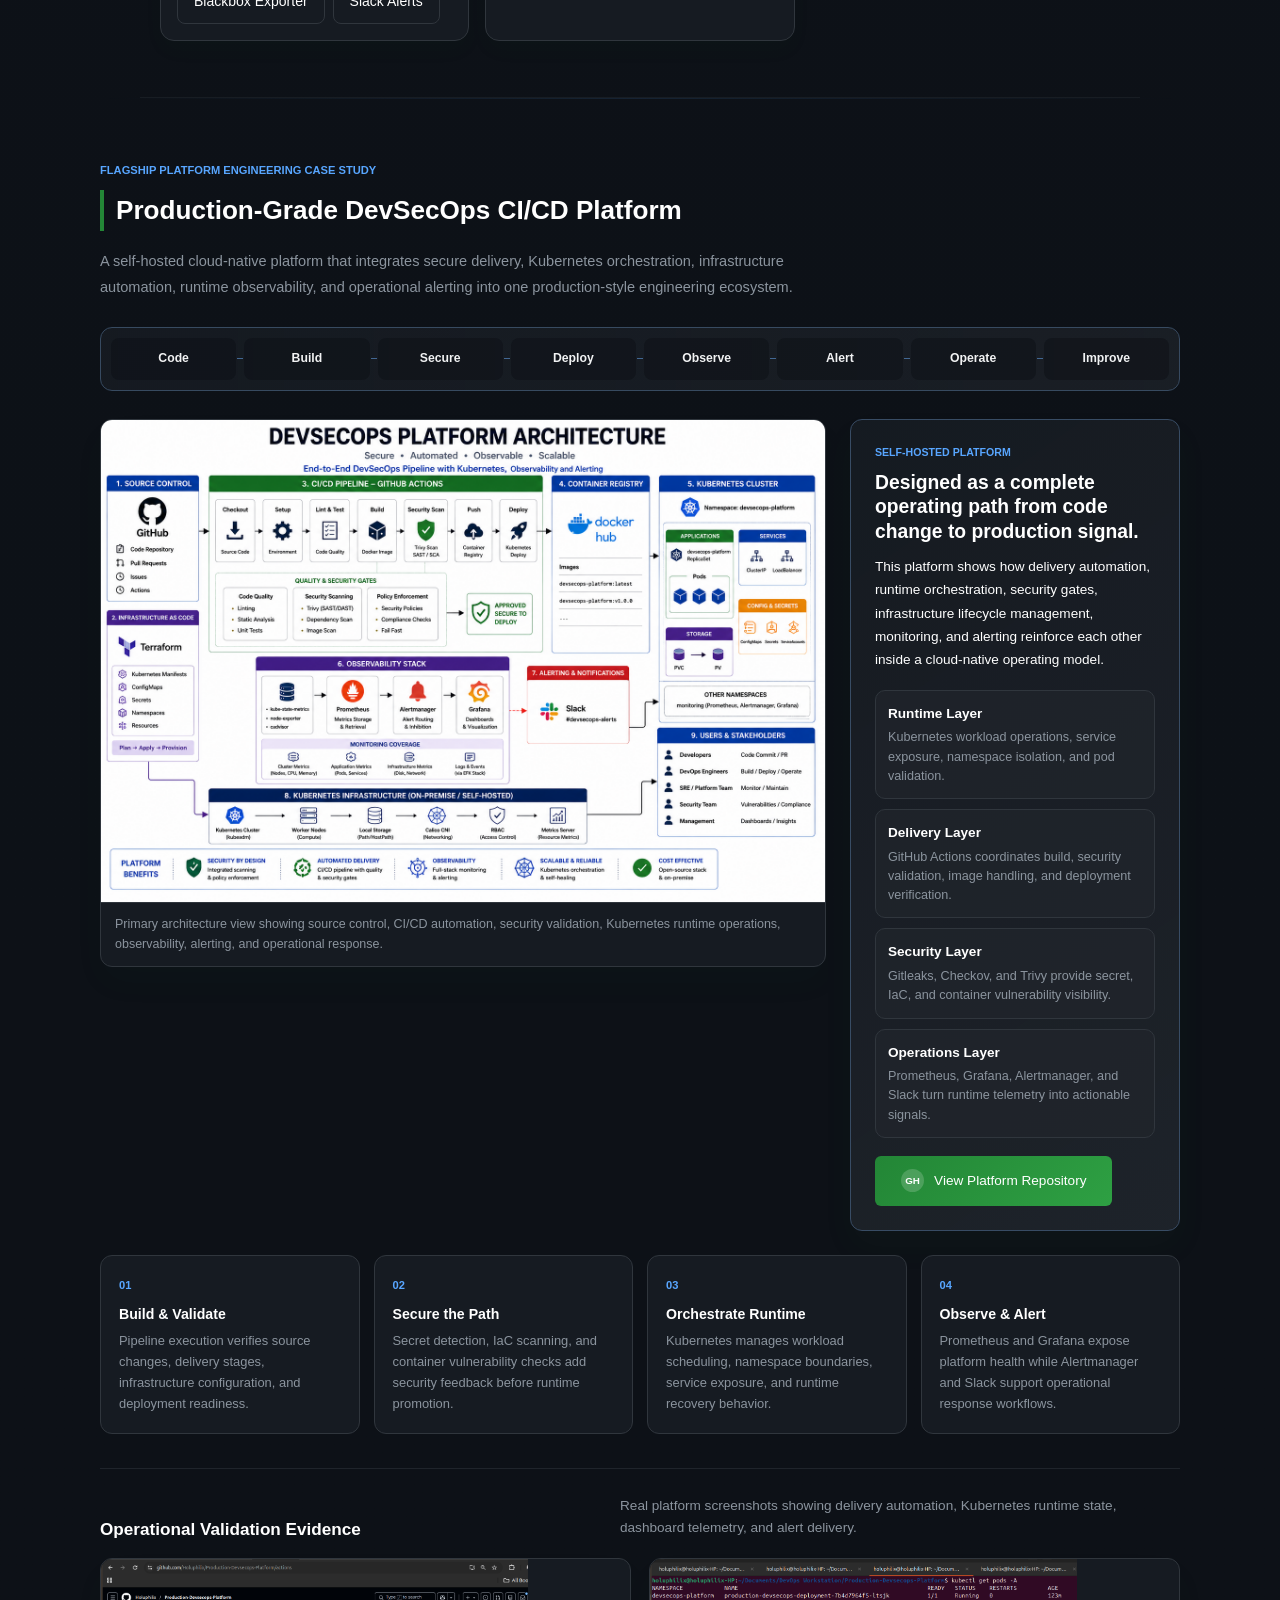
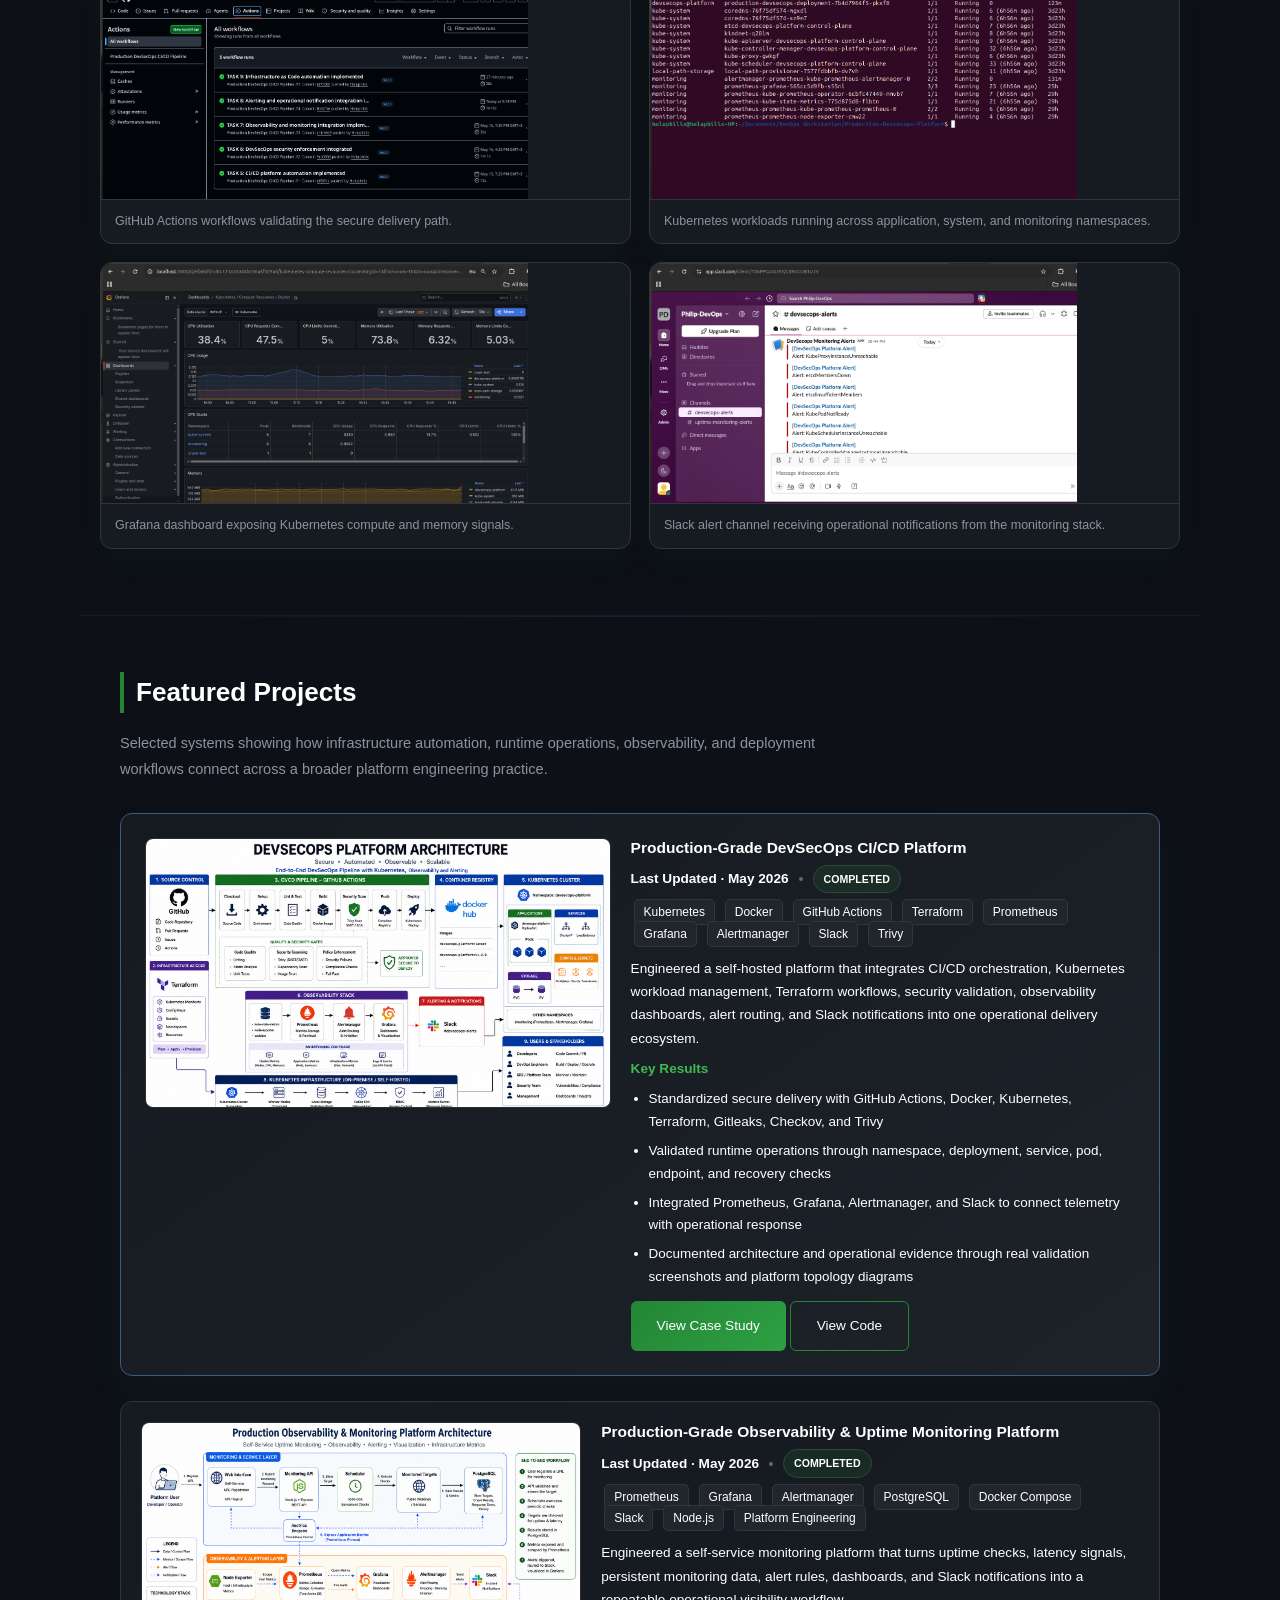
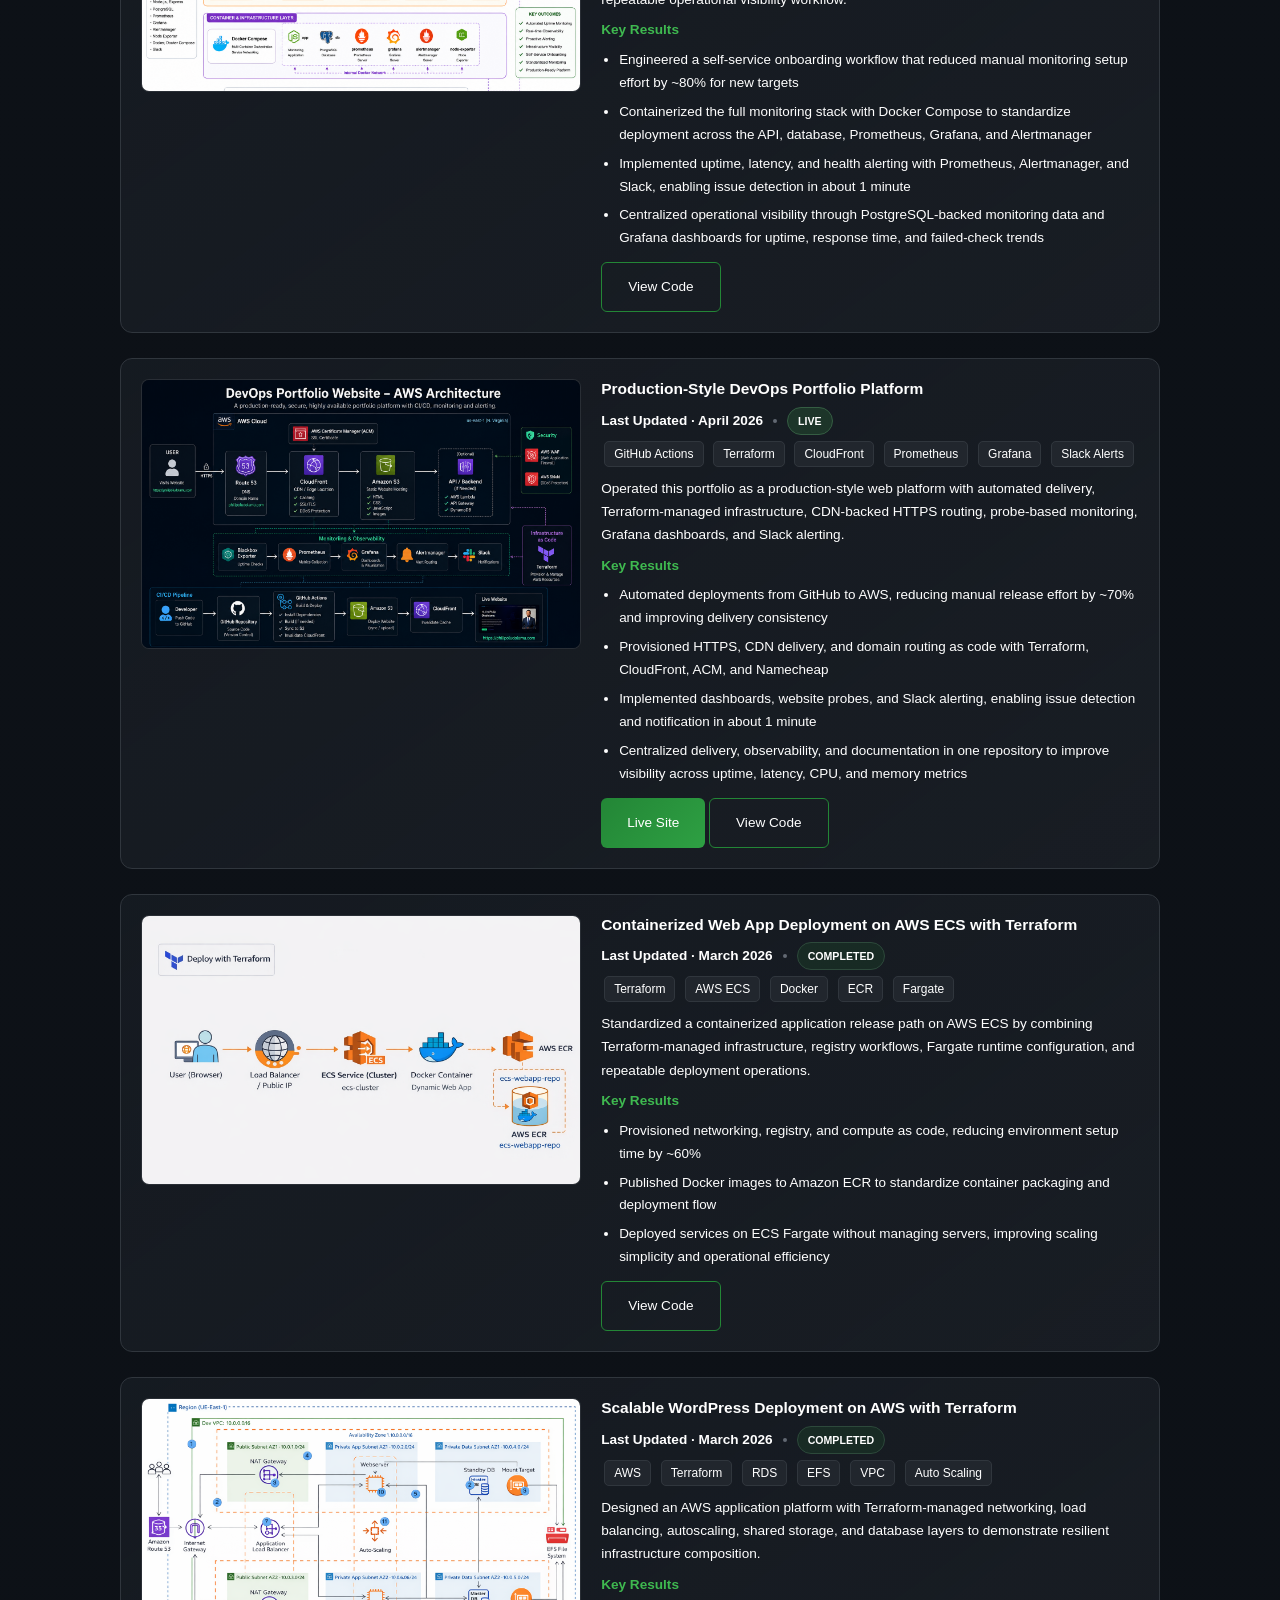
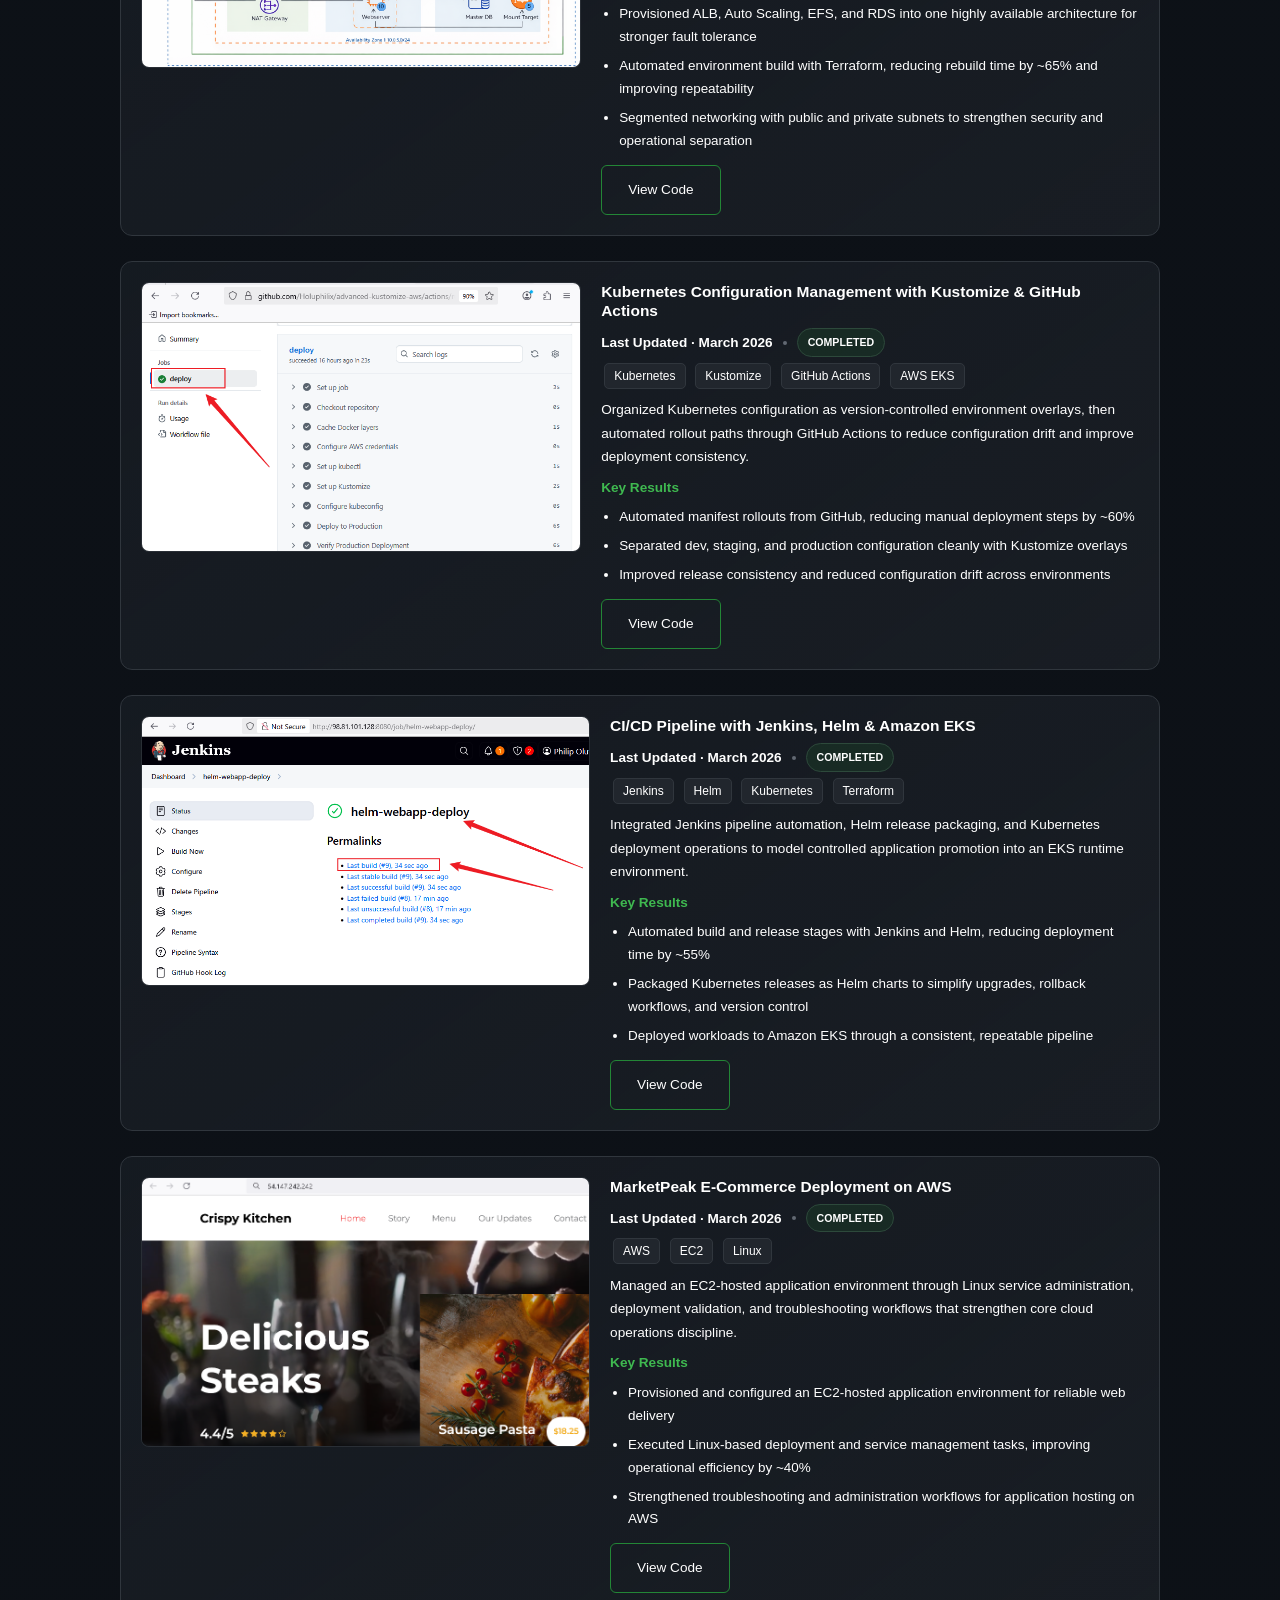
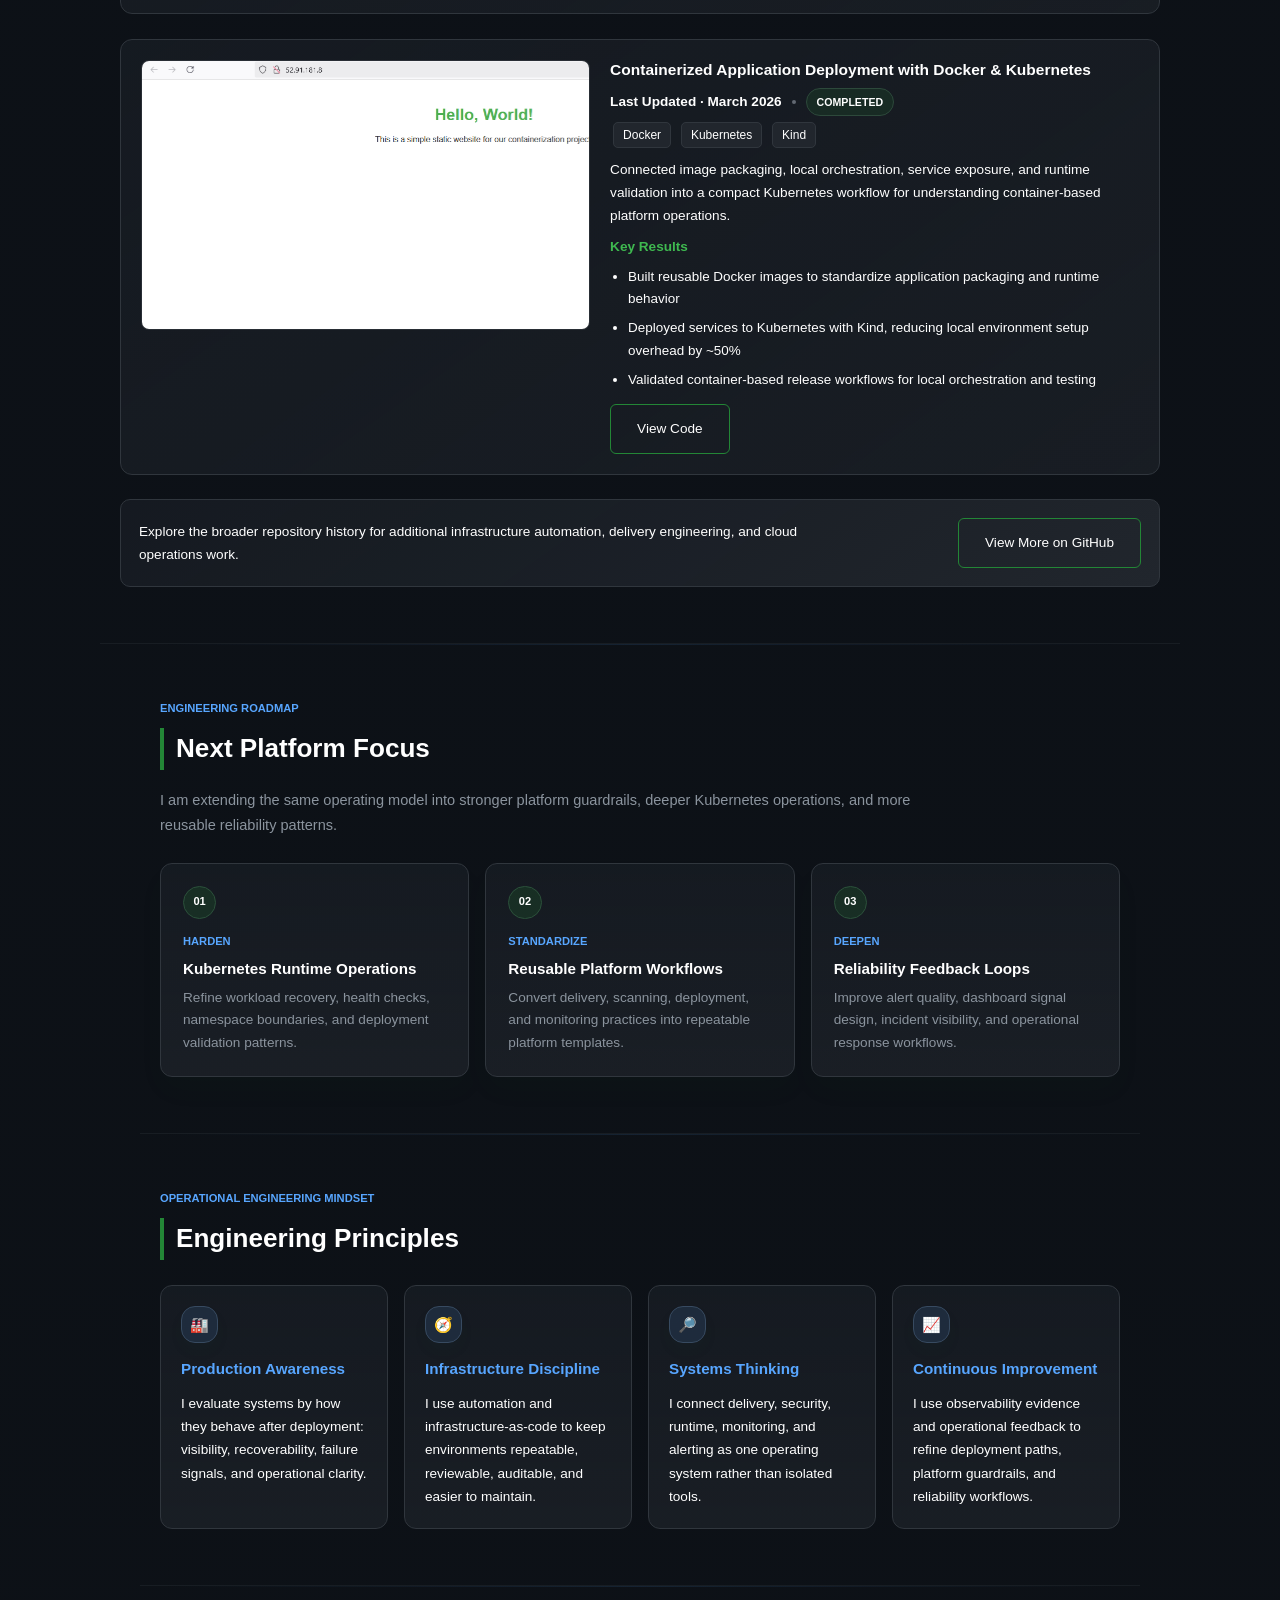
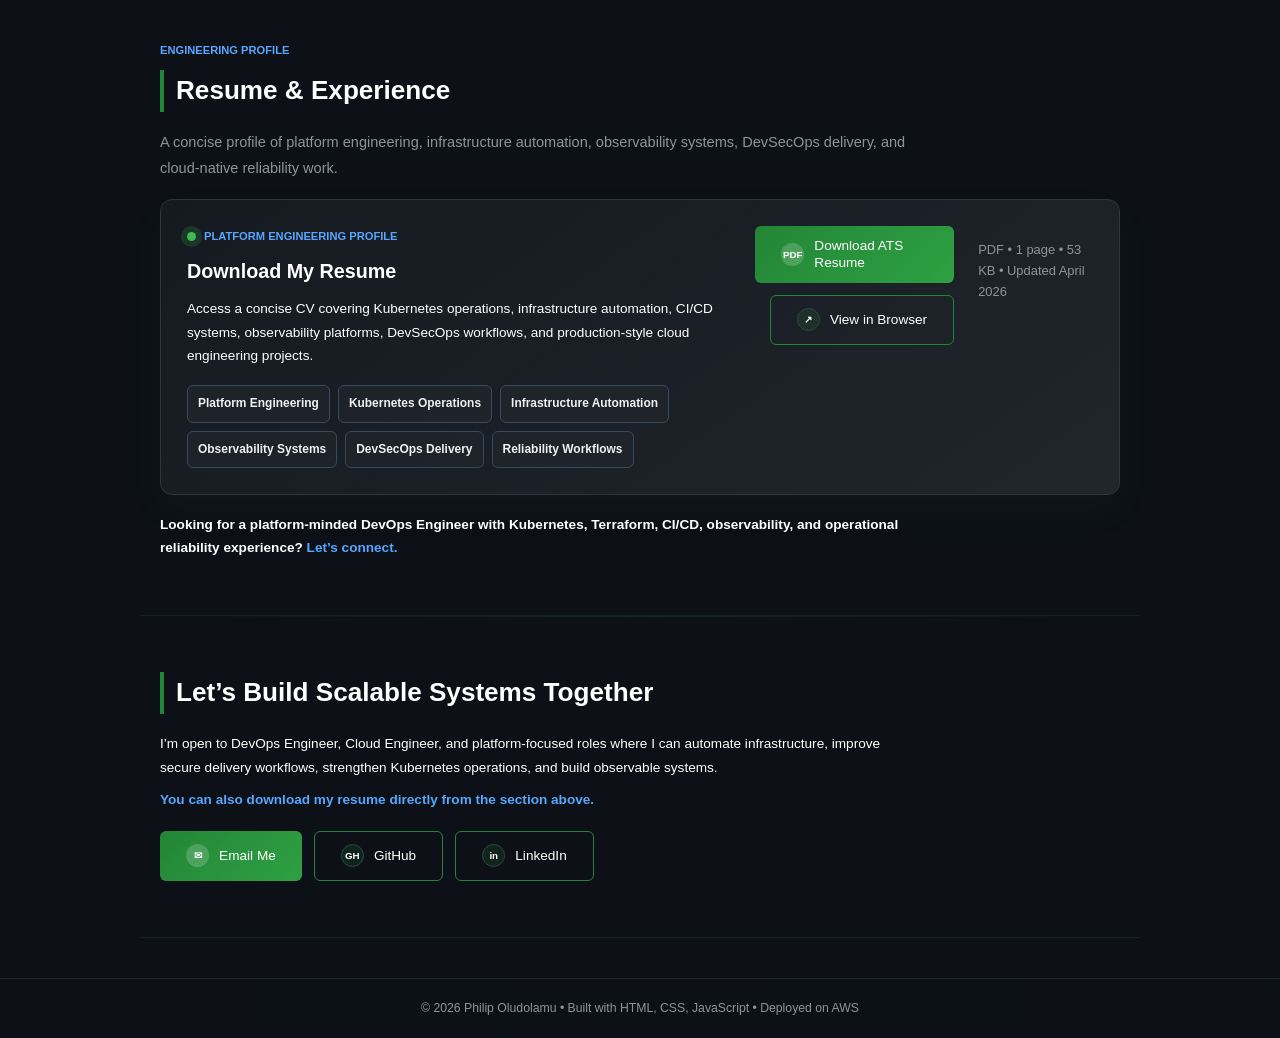
==== commit 79d8d6d0: "Upgrade portfolio with production-grade DevSecOps platform showcase" ====
--- a/index.html
+++ b/index.html
@@ -33,7 +33,7 @@
     <meta property="og:url" content="https://philipoludolamu.com">
 
     <meta property="og:image"
-        content="https://philipoludolamu.com/assets/portfolio-devops-website.png">
+        content="https://philipoludolamu.com/assets/portfolio-devops-website.png?v=2">
     <meta property="og:image:alt" content="Production-ready DevOps portfolio homepage for Philip Oludolamu">
 
     <meta property="og:site_name" content="Philip Oludolamu Portfolio">
@@ -48,7 +48,7 @@
         content="AWS, Terraform, Kubernetes, CI/CD automation, observability, and production-style platform engineering projects.">
 
     <meta name="twitter:image"
-        content="https://philipoludolamu.com/assets/portfolio-devops-website.png">
+        content="https://philipoludolamu.com/assets/portfolio-devops-website.png?v=2">
     <meta name="twitter:image:alt" content="Production-ready DevOps portfolio homepage for Philip Oludolamu">
 
     <!-- TITLE -->
@@ -69,6 +69,7 @@
             <ul>
                 <li><a href="#about">About</a></li>
                 <li><a href="#skills">Skills</a></li>
+                <li><a href="#flagship-platform">Platform</a></li>
                 <li><a href="#projects">Projects</a></li>
                 <li><a href="#resume">Resume</a></li>
                 <li><a href="#contact">Contact</a></li>
@@ -87,110 +88,124 @@
 
 <!-- HERO -->
 <section class="hero" id="top">
-
-    <p class="hero-status">
-        Open to DevOps and Cloud Engineering opportunities
-    </p>
-
-    <div class="hero-image">
-        <img src="assets/profile.jpg"
-             alt="Professional portrait of Philip Oludolamu"
-             width="864"
-             height="1184"
-             loading="eager"
-             fetchpriority="high"
-             decoding="async">
-    </div>
-
-    <p class="hero-tagline">
-        AWS • Terraform • Kubernetes • Observability
-    </p>
-
-    <h1>
-        I Build Reliable Cloud Infrastructure and Production-Ready DevOps Systems on AWS
-    </h1>
-
-    <p class="hero-subtext">
-        Hands-on DevOps and Cloud Engineer building AWS infrastructure,
-        Kubernetes delivery workflows, CI/CD automation, and observability
-        with a production-minded focus on reliability and operational clarity.
-    </p>
-
-    <div class="hero-buttons">
-
-        <a href="#projects" class="btn">
-            <span class="btn-icon" aria-hidden="true">🚀</span>
-            <span class="btn-text">Explore Featured Projects</span>
-        </a>
-
-        <a href="https://github.com/Holuphilix"
-           target="_blank"
-           rel="noopener noreferrer"
-           class="btn secondary">
-
-            <span class="btn-icon" aria-hidden="true">GH</span>
-            <span class="btn-text">GitHub Projects</span>
-        </a>
-
-        <a href="https://www.linkedin.com/in/philip-oludolamu"
-           target="_blank"
-           rel="noopener noreferrer"
-           class="btn secondary">
-
-            <span class="btn-icon" aria-hidden="true">in</span>
-            <span class="btn-text">LinkedIn</span>
-        </a>
-
+    <div class="hero-shell">
+        <div class="hero-copy">
+            <p class="hero-status">
+                Open to Platform, DevOps, and Cloud Engineering opportunities
+            </p>
+
+            <p class="hero-tagline">
+                Platform Engineering • Runtime Operations • Observability
+            </p>
+
+            <h1>
+                I design, secure, and operate cloud-native platform systems.
+            </h1>
+
+            <p class="hero-subtext">
+                I engineer self-hosted Kubernetes environments, DevSecOps delivery workflows,
+                infrastructure automation, and observability systems that connect deployment
+                activity to measurable runtime operations.
+            </p>
+
+            <div class="hero-buttons">
+
+                <a href="#flagship-platform" class="btn">
+                    <span class="btn-icon" aria-hidden="true">PF</span>
+                    <span class="btn-text">View Flagship Platform</span>
+                </a>
+
+                <a href="https://github.com/Holuphilix"
+                   target="_blank"
+                   rel="noopener noreferrer"
+                   class="btn secondary">
+
+                    <span class="btn-icon" aria-hidden="true">GH</span>
+                    <span class="btn-text">GitHub Projects</span>
+                </a>
+
+                <a href="https://www.linkedin.com/in/philip-oludolamu"
+                   target="_blank"
+                   rel="noopener noreferrer"
+                   class="btn secondary">
+
+                    <span class="btn-icon" aria-hidden="true">in</span>
+                    <span class="btn-text">LinkedIn</span>
+                </a>
+
+            </div>
+        </div>
+
+        <aside class="hero-side" aria-label="Professional profile and platform focus">
+            <div class="hero-image">
+                <img src="assets/profile.jpg"
+                     alt="Professional portrait of Philip Oludolamu"
+                     width="864"
+                     height="1184"
+                     loading="eager"
+                     fetchpriority="high"
+                     decoding="async">
+            </div>
+
+            <div class="hero-platform-card">
+                <span>Current flagship</span>
+                <strong>Production-Grade DevSecOps CI/CD Platform</strong>
+                <p>Self-hosted Kubernetes, CI/CD, Terraform, Prometheus, Grafana, Alertmanager, Slack, and security validation.</p>
+            </div>
+        </aside>
     </div>
 
     <!-- HERO METRICS -->
     <div class="hero-metrics">
 
         <div class="metric">
-            <strong>50+</strong>
-            <span>GitHub Repositories</span>
+            <strong>Kubernetes</strong>
+            <span>Self-hosted orchestration and workload operations</span>
         </div>
 
         <div class="metric">
-            <strong>AWS</strong>
-            <span>Cloud Infrastructure Focus</span>
+            <strong>DevSecOps</strong>
+            <span>Pipeline validation, scanning, and secure delivery workflows</span>
         </div>
 
         <div class="metric">
-            <strong>CI/CD</strong>
-            <span>Automation & Delivery Workflows</span>
+            <strong>Observability</strong>
+            <span>Prometheus, Grafana, Alertmanager, and Slack alerting</span>
+        </div>
+
+        <div class="metric">
+            <strong>IaC</strong>
+            <span>Terraform-driven infrastructure automation and repeatability</span>
         </div>
 
     </div>
 
     <div class="hero-highlights">
 
-        <article class="highlight-card" data-icon="🎯">
-            <span class="highlight-label">Focus</span>
-
-            <p>
-                AWS, Terraform, Kubernetes, CI/CD automation,
-                observability, and production-style cloud delivery workflows.
+        <article class="highlight-card" data-icon="☸">
+            <span class="highlight-label">Cloud-Native Platform</span>
+
+            <p>
+                Built around Kubernetes orchestration, container runtime standardization,
+                namespace isolation, service exposure, and operational validation.
             </p>
         </article>
 
-        <article class="highlight-card" data-icon="🧱">
-            <span class="highlight-label">Strength</span>
-
-            <p>
-                Hands-on engineering work that moves from version control
-                to live cloud deployment through repeatable infrastructure,
-                deployment automation, and operational discipline.
+        <article class="highlight-card" data-icon="🔐">
+            <span class="highlight-label">Secure Delivery</span>
+
+            <p>
+                CI/CD workflows integrate secret detection, IaC validation, container
+                scanning, and controlled deployment stages before workload promotion.
             </p>
         </article>
 
-        <article class="highlight-card" data-icon="📡">
-            <span class="highlight-label">Observability</span>
-
-            <p>
-                Built monitoring and alerting workflows with Prometheus,
-                Grafana, Alertmanager, Blackbox Exporter, and Slack
-                notifications for operational visibility.
+        <article class="highlight-card" data-icon="📈">
+            <span class="highlight-label">Operational Visibility</span>
+
+            <p>
+                Monitoring and alerting workflows connect Prometheus metrics, Grafana
+                dashboards, Alertmanager routing, and Slack operational notifications.
             </p>
         </article>
 
@@ -198,38 +213,75 @@
 
 </section>
 
-<!-- WHAT I DO -->
-<section>
-    <h2>What I Deliver</h2>
+<!-- OPERATIONAL CAPABILITIES -->
+<section class="capabilities-section">
+    <div class="section-kicker">Platform operating capabilities</div>
+    <h2>Operational Capabilities</h2>
     <p class="section-lead">
-        I focus on the operational work that helps teams ship reliably and scale with confidence.
+        I focus on the engineering systems that move software from source control to validated runtime operations with visibility, security, and repeatability.
     </p>
-    <ul class="what-i-do">
-        <li data-icon="☁">Design and deploy scalable AWS infrastructure using Terraform</li>
-        <li data-icon="⚙">Build automated CI/CD pipelines for fast and reliable deployments</li>
-        <li data-icon="📦">Containerize and orchestrate applications using Docker and Kubernetes</li>
-        <li data-icon="🛡">Integrate container security scanning into CI/CD workflows using Trivy</li>    </ul>
+    <ul class="what-i-do capability-list">
+        <li data-icon="☸">
+            <strong>Runtime Orchestration</strong>
+            <span>Kubernetes workload scheduling, service exposure, namespace isolation, and runtime health validation.</span>
+        </li>
+        <li data-icon="⚙">
+            <strong>Delivery Automation</strong>
+            <span>CI/CD workflows that standardize build, scan, deploy, and verification paths across environments.</span>
+        </li>
+        <li data-icon="📊">
+            <strong>Operational Visibility</strong>
+            <span>Prometheus metrics, Grafana dashboards, alert routing, and Slack notifications for production awareness.</span>
+        </li>
+        <li data-icon="🏗">
+            <strong>Infrastructure Standardization</strong>
+            <span>Terraform-driven infrastructure lifecycle management with repeatable, reviewable platform changes.</span>
+        </li>
+        <li data-icon="🛡">
+            <strong>Platform Reliability</strong>
+            <span>DevSecOps validation, controlled rollout thinking, and operational checks that reduce deployment risk.</span>
+        </li>
+    </ul>
 </section>
 
 <!-- ABOUT -->
-<section id="about">
-    <h2>About Me</h2>
-    <p class="section-lead">
-        I design and automate cloud delivery systems that help teams release reliably, reduce manual work, and operate with confidence.
-    </p>
-    <p>
-        My hands-on work centers on AWS infrastructure engineering, Terraform-based infrastructure automation,
-        Kubernetes delivery workflows, and CI/CD pipelines that move services from source control to stable deployment.
-        I focus on building repeatable systems that reduce operational friction, improve release confidence, and make
-        change safer over time.
-    </p>
-
-    <p>
-        Across portfolio and monitoring projects, I combine cloud delivery, observability, and reliability practices
-        through production-style dashboards, alerting workflows, uptime monitoring, and infrastructure automation.
-        I am looking for DevOps, cloud, and platform engineering roles where I can strengthen infrastructure, improve
-        deployment workflows, and support operationally reliable systems at scale.
-    </p>
+<section id="about" class="about-section">
+    <div class="about-layout">
+        <div class="about-copy">
+            <h2>About Me</h2>
+            <p class="section-lead">
+                I design and automate cloud-native platform systems that help teams release reliably, reduce manual work, and operate with measurable visibility.
+            </p>
+            <p>
+                My hands-on work centers on self-hosted Kubernetes engineering, Terraform-based infrastructure automation,
+                containerized delivery workflows, CI/CD orchestration, and observability systems that connect source control
+                to validated runtime operations. I focus on building repeatable systems that reduce operational friction,
+                improve release confidence, and make production behavior easier to inspect.
+            </p>
+
+            <p>
+                Across platform and monitoring projects, I combine orchestration, security validation, metrics collection,
+                alerting workflows, uptime monitoring, and infrastructure automation. I am looking for DevOps, cloud, and
+                platform engineering roles where I can strengthen infrastructure, improve delivery workflows, and support
+                operationally reliable systems at scale.
+            </p>
+        </div>
+
+        <div class="about-highlights" aria-label="Platform engineering focus areas">
+            <div class="about-signal">
+                <strong>Platform Scope</strong>
+                <span>Kubernetes runtime operations, delivery automation, and infrastructure lifecycle workflows.</span>
+            </div>
+            <div class="about-signal">
+                <strong>Operating Model</strong>
+                <span>Build, secure, deploy, observe, alert, operate, and improve as one connected system.</span>
+            </div>
+            <div class="about-signal">
+                <strong>Engineering Bias</strong>
+                <span>Architecture evidence, runtime validation, and operational feedback over tool-list presentation.</span>
+            </div>
+        </div>
+    </div>
 </section>
 
 <!-- SKILLS -->
@@ -247,6 +299,7 @@
             <h3>Cloud & Infrastructure</h3>
             <div class="skills-container">
                 <span>AWS</span>
+                <span>Self-Hosted Infrastructure</span>
                 <span>EC2</span>
                 <span>ECS</span>
                 <span>EKS</span>
@@ -266,6 +319,7 @@
                 <span>Helm</span>
                 <span>Kustomize</span>
                 <span>Kind</span>
+                <span>kubeadm</span>
                 <span>ArgoCD</span>
             </div>
         </div>
@@ -279,6 +333,7 @@
                 <span>GitHub Actions</span>
                 <span>Jenkins</span>
                 <span>CI/CD Pipelines</span>
+                <span>Release Validation</span>
                 <span>Shell Scripting</span>
             </div>
         </div>
@@ -303,6 +358,7 @@
                 <span>ECR</span>
                 <span>NGINX</span>
                 <span>Static Hosting</span>
+                <span>Platform Workflows</span>
             </div>
         </div>
 
@@ -312,6 +368,8 @@
             <h3>Security & DevSecOps</h3>
             <div class="skills-container">
                 <span>Trivy</span>
+                <span>Gitleaks</span>
+                <span>Checkov</span>
                 <span>Security Scanning</span>
             </div>
         </div>
@@ -342,22 +400,146 @@
     </div>
 </section>
 
+<!-- FLAGSHIP PLATFORM -->
+<section id="flagship-platform" class="flagship-platform">
+    <div class="section-kicker">Flagship platform engineering case study</div>
+    <h2>Production-Grade DevSecOps CI/CD Platform</h2>
+
+    <p class="section-lead">
+        A self-hosted cloud-native platform that integrates secure delivery, Kubernetes orchestration,
+        infrastructure automation, runtime observability, and operational alerting into one production-style
+        engineering ecosystem.
+    </p>
+
+    <div class="platform-flow" aria-label="Platform delivery and operations flow">
+        <span>Code</span>
+        <span>Build</span>
+        <span>Secure</span>
+        <span>Deploy</span>
+        <span>Observe</span>
+        <span>Alert</span>
+        <span>Operate</span>
+        <span>Improve</span>
+    </div>
+
+    <div class="flagship-hero-grid">
+        <figure class="architecture-figure">
+            <img src="assets/devsecops-platform-architecture-diagram.png"
+                 class="preview-img"
+                 alt="Architecture diagram for the Production-Grade DevSecOps CI/CD Platform">
+            <figcaption>Primary architecture view showing source control, CI/CD automation, security validation, Kubernetes runtime operations, observability, alerting, and operational response.</figcaption>
+        </figure>
+
+        <div class="platform-summary-panel">
+            <span class="panel-eyebrow">Self-hosted platform</span>
+            <h3>Designed as a complete operating path from code change to production signal.</h3>
+            <p>
+                This platform shows how delivery automation, runtime orchestration, security gates,
+                infrastructure lifecycle management, monitoring, and alerting reinforce each other inside
+                a cloud-native operating model.
+            </p>
+
+            <div class="platform-facts">
+                <div>
+                    <strong>Runtime Layer</strong>
+                    <span>Kubernetes workload operations, service exposure, namespace isolation, and pod validation.</span>
+                </div>
+                <div>
+                    <strong>Delivery Layer</strong>
+                    <span>GitHub Actions coordinates build, security validation, image handling, and deployment verification.</span>
+                </div>
+                <div>
+                    <strong>Security Layer</strong>
+                    <span>Gitleaks, Checkov, and Trivy provide secret, IaC, and container vulnerability visibility.</span>
+                </div>
+                <div>
+                    <strong>Operations Layer</strong>
+                    <span>Prometheus, Grafana, Alertmanager, and Slack turn runtime telemetry into actionable signals.</span>
+                </div>
+            </div>
+
+            <a href="https://github.com/Holuphilix/Production-Devsecops-Platform"
+               target="_blank"
+               rel="noopener noreferrer"
+               class="btn">
+                <span class="btn-icon" aria-hidden="true">GH</span>
+                <span class="btn-text">View Platform Repository</span>
+            </a>
+        </div>
+    </div>
+
+    <div class="platform-capability-grid">
+        <article>
+            <span>01</span>
+            <h3>Build & Validate</h3>
+            <p>Pipeline execution verifies source changes, delivery stages, infrastructure configuration, and deployment readiness.</p>
+        </article>
+        <article>
+            <span>02</span>
+            <h3>Secure the Path</h3>
+            <p>Secret detection, IaC scanning, and container vulnerability checks add security feedback before runtime promotion.</p>
+        </article>
+        <article>
+            <span>03</span>
+            <h3>Orchestrate Runtime</h3>
+            <p>Kubernetes manages workload scheduling, namespace boundaries, service exposure, and runtime recovery behavior.</p>
+        </article>
+        <article>
+            <span>04</span>
+            <h3>Observe & Alert</h3>
+            <p>Prometheus and Grafana expose platform health while Alertmanager and Slack support operational response workflows.</p>
+        </article>
+    </div>
+
+    <div class="evidence-header">
+        <h3>Operational Validation Evidence</h3>
+        <p>Real platform screenshots showing delivery automation, Kubernetes runtime state, dashboard telemetry, and alert delivery.</p>
+    </div>
+
+    <div class="evidence-grid">
+        <figure class="evidence-card">
+            <div class="evidence-frame">
+                <img src="assets/flagship-github-actions-workflows.png" class="preview-img" alt="GitHub Actions workflow runs for the Production-Grade DevSecOps CI/CD Platform">
+            </div>
+            <figcaption>GitHub Actions workflows validating the secure delivery path.</figcaption>
+        </figure>
+        <figure class="evidence-card">
+            <div class="evidence-frame">
+                <img src="assets/flagship-kubernetes-workloads.png" class="preview-img" alt="Kubernetes workloads running across devsecops-platform, kube-system, and monitoring namespaces">
+            </div>
+            <figcaption>Kubernetes workloads running across application, system, and monitoring namespaces.</figcaption>
+        </figure>
+        <figure class="evidence-card">
+            <div class="evidence-frame">
+                <img src="assets/flagship-grafana-kubernetes-dashboard.png" class="preview-img" alt="Grafana Kubernetes compute dashboard showing CPU and memory utilization">
+            </div>
+            <figcaption>Grafana dashboard exposing Kubernetes compute and memory signals.</figcaption>
+        </figure>
+        <figure class="evidence-card">
+            <div class="evidence-frame">
+                <img src="assets/flagship-slack-alerts.png" class="preview-img" alt="Slack devsecops alerts channel receiving platform monitoring alerts">
+            </div>
+            <figcaption>Slack alert channel receiving operational notifications from the monitoring stack.</figcaption>
+        </figure>
+    </div>
+</section>
+
 <!-- PROJECTS -->
 <section id="projects">
     <h2>Featured Projects</h2>
 
     <p class="section-lead project-intro">
-        Selected hands-on projects that demonstrate cloud automation, delivery engineering, security thinking, and production-style architecture.
+        Selected systems showing how infrastructure automation, runtime operations, observability, and deployment workflows connect across a broader platform engineering practice.
     </p>
 
-    <!-- 1. KUBERNETES CI/CD (STRONGEST) -->
-    <div class="project-card">
-        <img src="assets/profile1.jpg" class="project-img preview-img" alt="CI/CD Pipeline Screenshot">
+    <!-- 1. FLAGSHIP DEVSECOPS PLATFORM -->
+    <div class="project-card project-card-featured">
+        <img src="assets/devsecops-platform-architecture-diagram.png" class="project-img preview-img" alt="GitHub Actions workflow execution history for the Production-Grade DevSecOps CI/CD Platform">
 
         <div class="project-content">
-            <h3>🚀 Production-Ready Kubernetes CI/CD Platform</h3>
+            <h3>Production-Grade DevSecOps CI/CD Platform</h3>
             <p class="project-meta">
-                <span>Last Updated · March 2026</span>
+                <span>Last Updated · May 2026</span>
                 <span class="project-status">Completed</span>
             </p>
 
@@ -365,22 +547,30 @@
                 <span>Kubernetes</span>
                 <span>Docker</span>
                 <span>GitHub Actions</span>
+                <span>Terraform</span>
+                <span>Prometheus</span>
+                <span>Grafana</span>
+                <span>Alertmanager</span>
+                <span>Slack</span>
                 <span>Trivy</span>
             </div>
 
             <p>
-                Engineered a Kubernetes CI/CD platform with Docker, GitHub Actions, and Trivy to automate container build,
-                security scanning, and deployment workflows for safer, repeatable releases across environments.
+                Engineered a self-hosted platform that integrates CI/CD orchestration, Kubernetes workload management,
+                Terraform workflows, security validation, observability dashboards, alert routing, and Slack notifications
+                into one operational delivery ecosystem.
             </p>
 
             <h4 class="impact">Key Results</h4>
             <ul>
-                <li>Automated build, scan, and deployment stages, reducing manual release effort by ~70%</li>
-                <li>Integrated Trivy image scanning to block vulnerable container images before cluster deployment</li>
-                <li>Standardized Kubernetes rollout steps in version-controlled workflows to improve release consistency and rollback readiness</li>
+                <li>Standardized secure delivery with GitHub Actions, Docker, Kubernetes, Terraform, Gitleaks, Checkov, and Trivy</li>
+                <li>Validated runtime operations through namespace, deployment, service, pod, endpoint, and recovery checks</li>
+                <li>Integrated Prometheus, Grafana, Alertmanager, and Slack to connect telemetry with operational response</li>
+                <li>Documented architecture and operational evidence through real validation screenshots and platform topology diagrams</li>
             </ul>
 
-            <a href="https://github.com/Holuphilix/Local-DevOps-Production-Platform" target="_blank" rel="noopener noreferrer" class="btn secondary">View Code</a>
+            <a href="#flagship-platform" class="btn">View Case Study</a>
+            <a href="https://github.com/Holuphilix/Production-Devsecops-Platform" target="_blank" rel="noopener noreferrer" class="btn secondary">View Code</a>
         </div>
     </div>
 
@@ -389,7 +579,7 @@
         <img src="assets/production-observability-architecture.png" class="project-img preview-img" alt="Production observability and monitoring platform architecture">
 
         <div class="project-content">
-            <h3>🛰️ Production-Grade Observability &amp; Uptime Monitoring Platform</h3>
+            <h3>Production-Grade Observability &amp; Uptime Monitoring Platform</h3>
             <p class="project-meta">
                 <span>Last Updated · May 2026</span>
                 <span class="project-status">Completed</span>
@@ -407,9 +597,9 @@
             </div>
 
             <p>
-                Built a production-grade observability and uptime monitoring platform with Node.js, PostgreSQL, Prometheus,
-                Grafana, Alertmanager, and Slack to deliver self-service monitoring workflows, real-time alerting,
-                and standardized operational visibility.
+                Engineered a self-service monitoring platform that turns uptime checks, latency signals, persistent
+                monitoring data, alert rules, dashboards, and Slack notifications into a repeatable operational
+                visibility workflow.
             </p>
 
             <h4 class="impact">Key Results</h4>
@@ -426,10 +616,10 @@
 
     <!-- 3. PORTFOLIO -->
     <div class="project-card">
-        <img src="assets/grafana_full_monitoring_dashboard.png" class="project-img preview-img" alt="Production-Ready DevOps Portfolio Website monitoring dashboard">
+        <img src="assets/DevOps-portfolio-website-architecture-diagram.png" class="project-img preview-img" alt="Production-Ready DevOps Portfolio Website monitoring dashboard">
 
         <div class="project-content">
-            <h3>📡 Production-Style DevOps Portfolio Platform</h3>
+            <h3>Production-Style DevOps Portfolio Platform</h3>
             <p class="project-meta">
                 <span>Last Updated · April 2026</span>
                 <span class="project-status project-status-live">Live</span>
@@ -445,9 +635,8 @@
             </div>
 
             <p>
-                Built a production-style DevOps portfolio platform on AWS with Terraform, GitHub Actions, CloudFront, ACM,
-                and a custom domain, then added end-to-end monitoring and alerting with Prometheus, Grafana, Alertmanager,
-                Blackbox Exporter, and Slack.
+                Operated this portfolio as a production-style web platform with automated delivery, Terraform-managed
+                infrastructure, CDN-backed HTTPS routing, probe-based monitoring, Grafana dashboards, and Slack alerting.
             </p>
 
             <h4 class="impact">Key Results</h4>
@@ -468,7 +657,7 @@
         <img src="assets/ecs-project.png" class="project-img preview-img" alt="AWS ECS Deployment">
 
         <div class="project-content">
-            <h3>☁️ Containerized Web App Deployment on AWS ECS with Terraform</h3>
+            <h3>Containerized Web App Deployment on AWS ECS with Terraform</h3>
             <p class="project-meta">
                 <span>Last Updated · March 2026</span>
                 <span class="project-status">Completed</span>
@@ -483,8 +672,8 @@
             </div>
 
             <p>
-                Provisioned a repeatable AWS ECS deployment stack with Terraform, ECR, and Fargate to deliver containerized
-                workloads without managing servers and to simplify cloud application releases.
+                Standardized a containerized application release path on AWS ECS by combining Terraform-managed infrastructure,
+                registry workflows, Fargate runtime configuration, and repeatable deployment operations.
             </p>
 
             <h4 class="impact">Key Results</h4>
@@ -503,7 +692,7 @@
         <img src="assets/wordpress-architecture.png" class="project-img preview-img" alt="WordPress Architecture">
 
         <div class="project-content">
-            <h3>🌐 Scalable WordPress Deployment on AWS with Terraform</h3>
+            <h3>Scalable WordPress Deployment on AWS with Terraform</h3>
             <p class="project-meta">
                 <span>Last Updated · March 2026</span>
                 <span class="project-status">Completed</span>
@@ -519,8 +708,8 @@
             </div>
 
             <p>
-                Designed a production-style WordPress platform on AWS with Terraform, combining load balancing, auto scaling,
-                shared storage, and managed database services to support resilient, scalable application delivery.
+                Designed an AWS application platform with Terraform-managed networking, load balancing, autoscaling,
+                shared storage, and database layers to demonstrate resilient infrastructure composition.
             </p>
 
             <h4 class="impact">Key Results</h4>
@@ -539,7 +728,7 @@
         <img src="assets/github-actions-kustomize.png" class="project-img preview-img" alt="GitHub Actions Deployment">
 
         <div class="project-content">
-            <h3>🧩 Kubernetes Configuration Management with Kustomize & GitHub Actions</h3>
+            <h3>Kubernetes Configuration Management with Kustomize &amp; GitHub Actions</h3>
             <p class="project-meta">
                 <span>Last Updated · March 2026</span>
                 <span class="project-status">Completed</span>
@@ -553,8 +742,8 @@
             </div>
 
             <p>
-                Managed Kubernetes manifests with Kustomize overlays and GitHub Actions to support environment-specific,
-                version-controlled Kubernetes delivery workflows with cleaner configuration control and reduced drift across clusters.
+                Organized Kubernetes configuration as version-controlled environment overlays, then automated rollout
+                paths through GitHub Actions to reduce configuration drift and improve deployment consistency.
             </p>
 
             <h4 class="impact">Key Results</h4>
@@ -573,7 +762,7 @@
         <img src="assets/jenkins-pipeline.png" class="project-img preview-img" alt="Jenkins CI/CD">
 
         <div class="project-content">
-            <h3>🔁 CI/CD Pipeline with Jenkins, Helm & Amazon EKS</h3>
+            <h3>CI/CD Pipeline with Jenkins, Helm &amp; Amazon EKS</h3>
             <p class="project-meta">
                 <span>Last Updated · March 2026</span>
                 <span class="project-status">Completed</span>
@@ -587,8 +776,8 @@
             </div>
 
             <p>
-                Built a Jenkins-driven CI/CD workflow for applications deployed to Amazon EKS with Helm, combining
-                pipeline automation, packaged releases, and repeatable Kubernetes deployment workflows.
+                Integrated Jenkins pipeline automation, Helm release packaging, and Kubernetes deployment operations
+                to model controlled application promotion into an EKS runtime environment.
             </p>
 
             <h4 class="impact">Key Results</h4>
@@ -607,7 +796,7 @@
         <img src="assets/marketpeak.png" class="project-img preview-img" alt="E-commerce">
 
         <div class="project-content">
-            <h3>🛒 MarketPeak E-Commerce Deployment on AWS</h3>
+            <h3>MarketPeak E-Commerce Deployment on AWS</h3>
             <p class="project-meta">
                 <span>Last Updated · March 2026</span>
                 <span class="project-status">Completed</span>
@@ -620,8 +809,8 @@
             </div>
 
             <p>
-                Deployed an e-commerce application on AWS EC2 and managed the environment through Linux-based operational
-                workflows to support reliable application hosting and hands-on cloud administration.
+                Managed an EC2-hosted application environment through Linux service administration, deployment validation,
+                and troubleshooting workflows that strengthen core cloud operations discipline.
             </p>
 
             <h4 class="impact">Key Results</h4>
@@ -640,7 +829,7 @@
         <img src="assets/app-running.png" class="project-img preview-img" alt="Docker Kubernetes">
 
         <div class="project-content">
-            <h3>📦 Containerized Application Deployment with Docker & Kubernetes</h3>
+            <h3>Containerized Application Deployment with Docker &amp; Kubernetes</h3>
             <p class="project-meta">
                 <span>Last Updated · March 2026</span>
                 <span class="project-status">Completed</span>
@@ -653,8 +842,8 @@
             </div>
 
             <p>
-                Containerized and deployed an application with Docker and Kubernetes to create an end-to-end workflow for
-                image packaging, orchestration, and service exposure in a local cluster.
+                Connected image packaging, local orchestration, service exposure, and runtime validation into a compact
+                Kubernetes workflow for understanding container-based platform operations.
             </p>
 
             <h4 class="impact">Key Results</h4>
@@ -670,72 +859,95 @@
 
     <div class="projects-cta">
         <p>
-            Looking for more hands-on DevOps, cloud, and automation projects? Explore additional work on my GitHub profile.
+            Explore the broader repository history for additional infrastructure automation, delivery engineering, and cloud operations work.
         </p>
         <a href="https://github.com/Holuphilix" target="_blank" rel="noopener noreferrer" class="btn secondary">View More on GitHub</a>
     </div>
 
 </section>
 
-<!-- CURRENTLY IMPROVING -->
-<section>
-    <h2>Next Engineering Focus</h2>
+<!-- ENGINEERING ROADMAP -->
+<section class="roadmap-section">
+    <div class="section-kicker">Engineering roadmap</div>
+    <h2>Next Platform Focus</h2>
     <p class="section-lead">
-        I am now pushing deeper into platform engineering patterns that make cloud-native systems more scalable, repeatable, and operationally reliable.
+        I am extending the same operating model into stronger platform guardrails, deeper Kubernetes operations, and more reusable reliability patterns.
     </p>
 
-    <div class="next-step-card" data-icon="☸">
-        <h3>Platform Engineering &amp; Cloud-Native Reliability</h3>
-        <p>
-            With observability already delivered, my next focus is hardening Kubernetes platform workflows, deployment automation,
-            and infrastructure lifecycle management patterns that support production-grade systems at scale.
-        </p>
-        <ul>
-            <li>Expand reusable Kubernetes platform workflows and delivery automation</li>
-            <li>Strengthen infrastructure lifecycle management and cloud-native deployment discipline</li>
-            <li>Continue building scalable observability systems with stronger reliability and operational guardrails</li>
-        </ul>
+    <div class="roadmap-grid">
+        <article class="roadmap-card" data-step="01">
+            <span>Harden</span>
+            <h3>Kubernetes Runtime Operations</h3>
+            <p>Refine workload recovery, health checks, namespace boundaries, and deployment validation patterns.</p>
+        </article>
+
+        <article class="roadmap-card" data-step="02">
+            <span>Standardize</span>
+            <h3>Reusable Platform Workflows</h3>
+            <p>Convert delivery, scanning, deployment, and monitoring practices into repeatable platform templates.</p>
+        </article>
+
+        <article class="roadmap-card" data-step="03">
+            <span>Deepen</span>
+            <h3>Reliability Feedback Loops</h3>
+            <p>Improve alert quality, dashboard signal design, incident visibility, and operational response workflows.</p>
+        </article>
     </div>
 </section>
 
-<!-- DIFFERENTIATOR -->
-<section>
-    <h2>Why I Am a Strong Fit</h2>
+<!-- ENGINEERING PRINCIPLES -->
+<section class="principles-section">
+    <div class="section-kicker">Operational engineering mindset</div>
+    <h2>Engineering Principles</h2>
 
     <div class="difference-container">
         <div class="difference-card" data-icon="🏭">
-            <h3>Production-Minded</h3>
-            <p>I focus on delivery workflows and infrastructure that reflect real operational expectations.</p>
+            <h3>Production Awareness</h3>
+            <p>I evaluate systems by how they behave after deployment: visibility, recoverability, failure signals, and operational clarity.</p>
         </div>
 
         <div class="difference-card" data-icon="🧭">
             <h3>Infrastructure Discipline</h3>
-            <p>I use Terraform and automation to make environments repeatable, reviewable, and easier to maintain.</p>
+            <p>I use automation and infrastructure-as-code to keep environments repeatable, reviewable, auditable, and easier to maintain.</p>
         </div>
 
         <div class="difference-card" data-icon="🔎">
+            <h3>Systems Thinking</h3>
+            <p>I connect delivery, security, runtime, monitoring, and alerting as one operating system rather than isolated tools.</p>
+        </div>
+
+        <div class="difference-card" data-icon="📈">
             <h3>Continuous Improvement</h3>
-            <p>I care about security, observability, and the small operational details that make systems more trustworthy.</p>
+            <p>I use observability evidence and operational feedback to refine deployment paths, platform guardrails, and reliability workflows.</p>
         </div>
     </div>
 </section>
 
 <!-- RESUME -->
-<section id="resume">
-    <h2>Resume & Experience</h2>
+<section id="resume" class="resume-section">
+    <div class="section-kicker">Engineering profile</div>
+    <h2>Resume &amp; Experience</h2>
     <p class="section-lead">
-        Prefer a quick recruiter-friendly summary? Download my resume for a concise overview of experience,
-        technical strengths, and selected project impact.
+        A concise profile of platform engineering, infrastructure automation, observability systems, DevSecOps delivery, and cloud-native reliability work.
     </p>
 
     <div class="resume-cta-card">
         <div class="resume-copy">
-            <span class="resume-eyebrow">PDF Resume</span>
+            <span class="resume-eyebrow">Platform engineering profile</span>
             <h3>Download My Resume</h3>
             <p>
-                Access a concise CV covering my DevOps, cloud infrastructure, CI/CD, and platform engineering experience
-                in a format that is easy to review and share.
-            </p>
+                Access a concise CV covering Kubernetes operations, infrastructure automation, CI/CD systems,
+                observability platforms, DevSecOps workflows, and production-style cloud engineering projects.
+            </p>
+
+            <div class="resume-signal-grid" aria-label="Resume focus areas">
+                <span>Platform Engineering</span>
+                <span>Kubernetes Operations</span>
+                <span>Infrastructure Automation</span>
+                <span>Observability Systems</span>
+                <span>DevSecOps Delivery</span>
+                <span>Reliability Workflows</span>
+            </div>
         </div>
 
         <div class="resume-actions">
@@ -753,7 +965,7 @@
     </div>
 
     <p class="resume-recruiter-cta">
-        Looking for a DevOps Engineer with AWS, Terraform, Kubernetes, and CI/CD expertise?
+        Looking for a platform-minded DevOps Engineer with Kubernetes, Terraform, CI/CD, observability, and operational reliability experience?
         <a href="#contact">Let’s connect.</a>
     </p>
 </section>
@@ -764,7 +976,7 @@
 
     <p class="contact-text">
         I’m open to DevOps Engineer, Cloud Engineer, and platform-focused roles where I can automate infrastructure,
-        improve release workflows, and strengthen operational reliability.
+        improve secure delivery workflows, strengthen Kubernetes operations, and build observable systems.
     </p>
 
     <p class="contact-note">You can also download my resume directly from the section above.</p>
--- a/style.css
+++ b/style.css
@@ -21,6 +21,8 @@
     --shadow-accent: rgba(35, 134, 54, 0.22);
     --shadow-card: rgba(35, 134, 54, 0.18);
     --modal-bg: rgba(0, 0, 0, 0.85);
+    --section-glass: rgba(22, 27, 34, 0.64);
+    --section-line: rgba(88, 166, 255, 0.12);
 }
 
 body[data-theme="light"] {
@@ -39,20 +41,24 @@
     --shadow-accent: rgba(15, 118, 110, 0.18);
     --shadow-card: rgba(15, 118, 110, 0.16);
     --modal-bg: rgba(15, 23, 42, 0.82);
+    --section-glass: rgba(255, 255, 255, 0.72);
+    --section-line: rgba(3, 105, 161, 0.14);
 }
 
 html {
     font-size: 85%;
+    background: var(--bg);
 }
 
 /* BODY */
 body {
     font-family: 'Segoe UI', sans-serif;
-    background: var(--bg);
+    background:
+        linear-gradient(180deg, color-mix(in srgb, var(--bg) 96%, #102033), var(--bg) 34%, color-mix(in srgb, var(--bg) 94%, #071013));
     color: var(--text);
     line-height: 1.6;
+    overflow-x: hidden;
     opacity: 1;
-    animation: pageFadeIn 0.6s ease;
     transition: background-color 0.35s ease, color 0.35s ease;
 }
 
@@ -73,20 +79,6 @@
 
 .skip-link:focus {
     top: 12px;
-}
-
-/* FADE IN */
-body.loaded {
-    opacity: 1;
-}
-
-@keyframes pageFadeIn {
-    from {
-        opacity: 0;
-    }
-    to {
-        opacity: 1;
-    }
 }
 
 /* BACKGROUND GLOW */
@@ -122,7 +114,7 @@
     text-decoration: none;
     font-size: 1.22rem;
     font-weight: 700;
-    letter-spacing: 0.01em;
+    letter-spacing: 0;
 }
 
 .nav-right {
@@ -145,7 +137,7 @@
     text-decoration: none;
     font-size: 1rem;
     font-weight: 500;
-    letter-spacing: 0.01em;
+    letter-spacing: 0;
     transition: color 0.25s ease, opacity 0.25s ease;
 }
 
@@ -207,8 +199,20 @@
 /* HERO */
 
 .hero {
-    text-align: center;
-    padding: 4px 20px 24px;
+    max-width: 1120px;
+    text-align: left;
+    padding: 24px 20px 34px;
+}
+
+.hero-shell {
+    display: grid;
+    grid-template-columns: minmax(0, 1.55fr) minmax(260px, 0.65fr);
+    align-items: center;
+    gap: 34px;
+}
+
+.hero-copy {
+    min-width: 0;
 }
 
 .hero-status {
@@ -226,8 +230,8 @@
     color: color-mix(in srgb, var(--text) 92%, white);
     font-size: 0.96rem;
     font-weight: 700;
-    letter-spacing: 0.01em;
-    margin: 0 auto 18px;
+    letter-spacing: 0;
+    margin: 0 0 16px;
     box-shadow:
         0 0 0 1px color-mix(in srgb, var(--accent) 10%, transparent),
         0 10px 22px color-mix(in srgb, var(--shadow-accent) 28%, transparent);
@@ -241,8 +245,8 @@
 }
 
 .hero-image {
-    width: min(190px, 46vw);
-    margin: 6px auto 8px;
+    width: min(210px, 100%);
+    margin: 0 auto 14px;
     padding: 10px;
     border-radius: 28px;
     background:
@@ -270,20 +274,58 @@
     box-shadow: 0 16px 32px color-mix(in srgb, var(--accent-bright) 10%, transparent);
 }
 
+.hero-side {
+    justify-self: end;
+    width: min(280px, 100%);
+}
+
+.hero-platform-card {
+    padding: 16px;
+    border: 1px solid color-mix(in srgb, var(--accent-bright) 20%, var(--border));
+    border-radius: 14px;
+    background:
+        linear-gradient(145deg, color-mix(in srgb, var(--surface) 92%, transparent), color-mix(in srgb, var(--surface-2) 86%, transparent));
+    box-shadow: 0 16px 32px color-mix(in srgb, var(--shadow-card) 22%, transparent);
+}
+
+.hero-platform-card span {
+    display: block;
+    margin-bottom: 8px;
+    color: var(--accent-bright);
+    font-size: 0.76rem;
+    font-weight: 700;
+    letter-spacing: 0;
+    text-transform: uppercase;
+}
+
+.hero-platform-card strong {
+    display: block;
+    color: var(--text);
+    line-height: 1.32;
+    font-size: 1rem;
+}
+
+.hero-platform-card p {
+    margin-top: 8px;
+    color: var(--muted);
+    font-size: 0.92rem;
+    line-height: 1.58;
+}
+
 .hero-tagline {
     font-size: 0.82rem;
-    letter-spacing: 0.14em;
+    letter-spacing: 0;
     text-transform: uppercase;
     color: var(--accent-bright);
-    margin: 0 auto 6px;
+    margin: 0 0 8px;
     font-weight: 600;
 }
 
 .hero h1 {
-    font-size: 2.26rem;
+    font-size: 3.45rem;
     line-height: 1.12;
-    margin: 0 auto 8px;
-    max-width: 820px;
+    margin: 0 0 14px;
+    max-width: 800px;
 
     background: linear-gradient(90deg, color-mix(in srgb, var(--accent-bright) 90%, white), color-mix(in srgb, var(--success) 92%, white), color-mix(in srgb, var(--accent-bright) 90%, white));
     background-size: 200% auto;
@@ -292,13 +334,11 @@
     -webkit-background-clip: text;
     -webkit-text-fill-color: transparent;
 
-    animation: gradientMove 4s linear infinite;
 }
 
 .hero p {
     color: var(--muted);
     max-width: 640px;
-    margin: auto;
 }
 
 .hero-subtext {
@@ -311,7 +351,7 @@
     justify-content: center;
     flex-wrap: wrap;
     gap: 14px;
-    margin-top: 20px;
+    margin-top: 26px;
 }
 
 .metric {
@@ -340,7 +380,7 @@
 
 .hero-buttons {
     display: flex;
-    justify-content: center;
+    justify-content: flex-start;
     flex-wrap: wrap;
     gap: 14px;
     margin-top: 18px;
@@ -350,8 +390,7 @@
     display: grid;
     grid-template-columns: repeat(auto-fit, minmax(220px, 1fr));
     gap: 18px;
-    margin-top: 28px;
-    text-align: left;
+    margin-top: 20px;
 }
 
 .highlight-card {
@@ -363,8 +402,7 @@
 }
 
 .highlight-card::before,
-.difference-card::before,
-.next-step-card::before {
+.difference-card::before {
     content: attr(data-icon);
     display: inline-flex;
     align-items: center;
@@ -385,7 +423,7 @@
     color: var(--accent-bright);
     font-size: 0.8rem;
     font-weight: 700;
-    letter-spacing: 0.08em;
+    letter-spacing: 0;
     text-transform: uppercase;
 }
 
@@ -394,15 +432,6 @@
     color: var(--text);
     font-size: 1rem;
     line-height: 1.82;
-}
-
-@keyframes gradientMove {
-    0% {
-        background-position: 0% center;
-    }
-    100% {
-        background-position: 200% center;
-    }
 }
 
 /* BUTTONS */
@@ -446,7 +475,7 @@
     background: rgba(255, 255, 255, 0.18);
     font-size: 0.72rem;
     font-weight: 700;
-    letter-spacing: 0.04em;
+    letter-spacing: 0;
     line-height: 1;
     flex-shrink: 0;
 }
@@ -465,8 +494,18 @@
 section {
     max-width: 1000px;
     margin: auto;
-    padding: 50px 20px;
-    border-bottom: 1px solid color-mix(in srgb, var(--border) 45%, transparent);
+    padding: 56px 20px;
+    border-bottom: 1px solid color-mix(in srgb, var(--border) 34%, transparent);
+    position: relative;
+}
+
+section::before {
+    content: "";
+    position: absolute;
+    inset: 0 20px auto;
+    height: 1px;
+    background: linear-gradient(90deg, transparent, var(--section-line), transparent);
+    pointer-events: none;
 }
 
 section h2 {
@@ -485,7 +524,18 @@
 }
 
 #about {
-    max-width: 1040px;
+    max-width: 1080px;
+}
+
+.about-layout {
+    display: grid;
+    grid-template-columns: minmax(0, 1.45fr) minmax(280px, 0.55fr);
+    gap: 32px;
+    align-items: start;
+}
+
+.about-copy {
+    min-width: 0;
 }
 
 #about .section-lead {
@@ -508,20 +558,76 @@
     margin-bottom: 0;
 }
 
+.about-highlights {
+    display: grid;
+    gap: 14px;
+    position: sticky;
+    top: 104px;
+}
+
+.about-signal {
+    padding: 16px;
+    border: 1px solid color-mix(in srgb, var(--accent-bright) 18%, var(--border));
+    border-radius: 12px;
+    background:
+        linear-gradient(145deg, color-mix(in srgb, var(--surface) 92%, transparent), color-mix(in srgb, var(--surface-2) 72%, transparent));
+    box-shadow: 0 14px 28px color-mix(in srgb, var(--shadow-card) 16%, transparent);
+}
+
+.about-signal strong,
+.about-signal span {
+    display: block;
+}
+
+.about-signal strong {
+    margin-bottom: 8px;
+    color: var(--accent-bright);
+    font-size: 0.94rem;
+}
+
+.about-signal span {
+    color: var(--muted);
+    font-size: 0.95rem;
+    line-height: 1.58;
+}
+
 .what-i-do {
     list-style: none;
     display: grid;
-    grid-template-columns: repeat(auto-fit, minmax(220px, 1fr));
+    grid-template-columns: repeat(auto-fit, minmax(210px, 1fr));
     gap: 16px;
 }
 
 .what-i-do li {
-    background: var(--surface);
+    background:
+        linear-gradient(180deg, color-mix(in srgb, var(--surface) 94%, transparent), color-mix(in srgb, var(--surface-2) 62%, transparent));
     border: 1px solid var(--border);
-    border-radius: 14px;
+    border-radius: 12px;
     padding: 18px;
     color: var(--text);
     box-shadow: 0 10px 20px color-mix(in srgb, var(--shadow-card) 16%, transparent);
+}
+
+.capability-list li {
+    min-height: 220px;
+}
+
+.capability-list strong,
+.capability-list span {
+    display: block;
+}
+
+.capability-list strong {
+    margin-bottom: 8px;
+    color: var(--text);
+    font-size: 1.05rem;
+    line-height: 1.25;
+}
+
+.capability-list span {
+    color: var(--muted);
+    font-size: 0.96rem;
+    line-height: 1.65;
 }
 
 .what-i-do li::before,
@@ -568,17 +674,274 @@
     margin-bottom: 30px;
 }
 
+.section-kicker {
+    margin-bottom: 10px;
+    color: var(--accent-bright);
+    font-size: 0.82rem;
+    font-weight: 700;
+    letter-spacing: 0;
+    text-transform: uppercase;
+}
+
+.flagship-platform {
+    max-width: 1120px;
+    padding-top: 64px;
+    padding-bottom: 66px;
+}
+
+.platform-flow {
+    display: grid;
+    grid-template-columns: repeat(8, minmax(0, 1fr));
+    gap: 8px;
+    margin: 26px 0 28px;
+    padding: 10px;
+    border: 1px solid color-mix(in srgb, var(--accent-bright) 18%, var(--border));
+    border-radius: 12px;
+    background:
+        linear-gradient(90deg, color-mix(in srgb, var(--surface) 92%, transparent), color-mix(in srgb, var(--surface-2) 64%, transparent));
+}
+
+.platform-flow span {
+    position: relative;
+    display: flex;
+    align-items: center;
+    justify-content: center;
+    min-height: 42px;
+    padding: 8px;
+    border-radius: 8px;
+    background: color-mix(in srgb, var(--bg) 54%, transparent);
+    color: color-mix(in srgb, var(--text) 88%, var(--muted));
+    font-size: 0.9rem;
+    font-weight: 700;
+}
+
+.platform-flow span:not(:last-child)::after {
+    content: "";
+    position: absolute;
+    right: -7px;
+    width: 6px;
+    height: 1px;
+    background: color-mix(in srgb, var(--accent-bright) 44%, var(--border));
+}
+
+.flagship-hero-grid {
+    display: grid;
+    grid-template-columns: minmax(0, 1.42fr) minmax(330px, 0.58fr);
+    gap: 24px;
+    align-items: start;
+    margin-top: 0;
+}
+
+.architecture-figure,
+.evidence-grid figure {
+    overflow: hidden;
+    border: 1px solid var(--border);
+    border-radius: 12px;
+    background: var(--surface);
+    box-shadow: 0 16px 34px color-mix(in srgb, var(--shadow-card) 18%, transparent);
+}
+
+.architecture-figure img,
+.evidence-frame img {
+    display: block;
+    width: 100%;
+    height: 100%;
+    background: var(--bg);
+}
+
+.architecture-figure img {
+    object-fit: contain;
+    height: auto;
+    min-height: 0;
+    aspect-ratio: 3 / 2;
+}
+
+.evidence-frame img {
+    object-fit: cover;
+    object-position: top left;
+}
+
+.architecture-figure figcaption,
+.evidence-grid figcaption {
+    padding: 12px 14px;
+    color: var(--muted);
+    font-size: 0.92rem;
+    line-height: 1.55;
+    border-top: 1px solid var(--border);
+}
+
+.platform-summary-panel {
+    display: flex;
+    flex-direction: column;
+    align-items: flex-start;
+    background:
+        linear-gradient(145deg, color-mix(in srgb, var(--surface) 94%, transparent), color-mix(in srgb, var(--surface-2) 86%, transparent));
+    border: 1px solid color-mix(in srgb, var(--accent-bright) 20%, var(--border));
+    border-radius: 12px;
+    padding: 24px;
+    box-shadow: 0 16px 34px color-mix(in srgb, var(--shadow-card) 24%, transparent);
+}
+
+.panel-eyebrow {
+    color: var(--accent-bright);
+    font-size: 0.78rem;
+    font-weight: 700;
+    letter-spacing: 0;
+    text-transform: uppercase;
+}
+
+.platform-summary-panel h3 {
+    margin: 10px 0;
+    font-size: 1.42rem;
+    line-height: 1.28;
+}
+
+.platform-summary-panel p {
+    color: var(--text);
+    line-height: 1.72;
+}
+
+.platform-facts {
+    display: grid;
+    gap: 10px;
+    margin: 18px 0;
+}
+
+.platform-facts div {
+    padding: 12px;
+    border: 1px solid var(--border);
+    border-radius: 10px;
+    background: color-mix(in srgb, var(--surface-2) 70%, transparent);
+}
+
+.platform-facts strong,
+.platform-facts span {
+    display: block;
+}
+
+.platform-facts strong {
+    color: var(--text);
+    margin-bottom: 4px;
+}
+
+.platform-facts span {
+    color: var(--muted);
+    font-size: 0.93rem;
+    line-height: 1.52;
+}
+
+.platform-capability-grid {
+    display: grid;
+    grid-template-columns: repeat(4, minmax(0, 1fr));
+    gap: 14px;
+    margin-top: 24px;
+}
+
+.platform-capability-grid article {
+    padding: 18px;
+    border: 1px solid var(--border);
+    border-radius: 12px;
+    background: var(--surface);
+}
+
+.platform-capability-grid span {
+    display: inline-flex;
+    margin-bottom: 10px;
+    color: var(--accent-bright);
+    font-size: 0.82rem;
+    font-weight: 700;
+}
+
+.platform-capability-grid h3 {
+    margin-bottom: 8px;
+    color: var(--text);
+    font-size: 1.04rem;
+    line-height: 1.32;
+}
+
+.platform-capability-grid p {
+    color: var(--muted);
+    font-size: 0.95rem;
+    line-height: 1.62;
+}
+
+.evidence-grid {
+    display: grid;
+    grid-template-columns: repeat(2, minmax(0, 1fr));
+    gap: 18px;
+    margin-top: 18px;
+}
+
+.evidence-header {
+    display: flex;
+    justify-content: space-between;
+    gap: 18px;
+    align-items: end;
+    margin-top: 34px;
+    padding-top: 26px;
+    border-top: 1px solid color-mix(in srgb, var(--border) 55%, transparent);
+}
+
+.evidence-header h3 {
+    font-size: 1.26rem;
+    line-height: 1.3;
+}
+
+.evidence-header p {
+    max-width: 560px;
+    color: var(--muted);
+    line-height: 1.65;
+}
+
+.evidence-card {
+    transition: transform 0.3s ease, border-color 0.3s ease, box-shadow 0.3s ease;
+}
+
+.evidence-card:hover {
+    transform: translateY(-4px);
+    border-color: color-mix(in srgb, var(--accent-bright) 42%, var(--border));
+    box-shadow: 0 18px 38px color-mix(in srgb, var(--shadow-card) 28%, transparent);
+}
+
+.evidence-frame {
+    aspect-ratio: 16 / 9;
+    height: 240px;
+    overflow: hidden;
+    background: var(--bg);
+}
+
 /* PROJECT LAYOUT */
+#projects {
+    max-width: 1080px;
+}
+
 .project-card {
     display: flex;
     gap: 20px;
     align-items: stretch;
-    background: var(--surface);
+    background:
+        linear-gradient(145deg, color-mix(in srgb, var(--surface) 94%, transparent), color-mix(in srgb, var(--surface-2) 58%, transparent));
     padding: 20px;
     margin-top: 25px;
-    border-radius: 14px;
+    border-radius: 12px;
     border: 1px solid var(--border);
     transition: all 0.3s ease;
+}
+
+.project-card-featured {
+    border-color: color-mix(in srgb, var(--accent-bright) 34%, var(--border));
+    background:
+        linear-gradient(145deg, color-mix(in srgb, var(--surface) 94%, transparent), color-mix(in srgb, var(--surface-2) 84%, transparent));
+    padding: 24px;
+    box-shadow: 0 18px 44px color-mix(in srgb, var(--shadow-card) 28%, transparent);
+}
+
+.project-card-featured .project-img {
+    width: 48%;
+}
+
+.project-card-featured .project-content {
+    width: 52%;
 }
 
 .project-card:hover {
@@ -590,10 +953,12 @@
 /* IMAGE */
 .project-img {
     width: 45%;
-    max-height: 260px;
-    object-fit: contain;
+    max-height: 270px;
+    object-fit: cover;
+    object-position: top left;
     background: var(--bg);
     border-radius: 8px;
+    border: 1px solid color-mix(in srgb, var(--border) 80%, transparent);
 }
 
 /* TEXT */
@@ -643,7 +1008,7 @@
     border: 1px solid color-mix(in srgb, var(--accent) 24%, var(--border));
     color: var(--text);
     font-size: 0.78rem;
-    letter-spacing: 0.03em;
+    letter-spacing: 0;
     text-transform: uppercase;
 }
 
@@ -691,7 +1056,7 @@
     margin-top: 24px;
     padding: 18px;
     border: 1px solid var(--border);
-    border-radius: 12px;
+    border-radius: 10px;
     background: linear-gradient(145deg, color-mix(in srgb, var(--surface) 90%, transparent), var(--surface-2));
     display: flex;
     align-items: center;
@@ -755,44 +1120,67 @@
     cursor: pointer;
 }
 
-.next-step-card {
-    background: linear-gradient(145deg, color-mix(in srgb, var(--surface) 88%, transparent), var(--surface-2));
+.roadmap-grid {
+    display: grid;
+    grid-template-columns: repeat(3, minmax(0, 1fr));
+    gap: 16px;
+    margin-top: 24px;
+}
+
+.roadmap-card {
+    position: relative;
+    padding: 22px;
     border: 1px solid var(--border);
-    border-radius: 16px;
-    padding: 24px;
-    box-shadow: 0 16px 36px color-mix(in srgb, var(--shadow-card) 30%, transparent);
-}
-
-.next-step-card h3 {
-    margin-bottom: 10px;
+    border-radius: 12px;
+    background:
+        linear-gradient(180deg, color-mix(in srgb, var(--surface) 94%, transparent), color-mix(in srgb, var(--surface-2) 66%, transparent));
+    box-shadow: 0 14px 30px color-mix(in srgb, var(--shadow-card) 16%, transparent);
+}
+
+.roadmap-card::before {
+    content: attr(data-step);
+    display: inline-flex;
+    align-items: center;
+    justify-content: center;
+    width: 2.3rem;
+    height: 2.3rem;
+    margin-bottom: 14px;
+    border-radius: 999px;
+    background: color-mix(in srgb, var(--accent) 18%, transparent);
+    border: 1px solid color-mix(in srgb, var(--accent) 34%, var(--border));
+    color: var(--text);
+    font-weight: 700;
+    font-size: 0.82rem;
+}
+
+.roadmap-card span {
+    display: block;
+    margin-bottom: 8px;
     color: var(--accent-bright);
-    font-size: 1.16rem;
-}
-
-.next-step-card p {
-    margin-bottom: 12px;
-    color: var(--text);
-    font-size: 1rem;
-    line-height: 1.72;
-}
-
-.next-step-card ul {
-    margin-left: 18px;
-}
-
-.next-step-card li {
-    font-size: 0.99rem;
-    line-height: 1.7;
+    font-size: 0.82rem;
+    font-weight: 700;
+    text-transform: uppercase;
+}
+
+.roadmap-card h3 {
+    margin-bottom: 8px;
+    font-size: 1.12rem;
+    line-height: 1.32;
+}
+
+.roadmap-card p {
+    color: var(--muted);
+    line-height: 1.65;
 }
 
 .resume-cta-card {
     display: flex;
     justify-content: space-between;
-    align-items: center;
+    align-items: flex-start;
     gap: 24px;
     background: linear-gradient(145deg, color-mix(in srgb, var(--surface) 90%, transparent), var(--surface-2));
     border: 1px solid var(--border);
-    border-radius: 16px;
+    border-radius: 12px;
     padding: 26px;
     box-shadow: 0 16px 36px color-mix(in srgb, var(--shadow-card) 28%, transparent);
 }
@@ -809,7 +1197,7 @@
     color: var(--accent-bright);
     font-size: 0.82rem;
     font-weight: 700;
-    letter-spacing: 0.14em;
+    letter-spacing: 0;
     text-transform: uppercase;
 }
 
@@ -833,6 +1221,23 @@
     line-height: 1.72;
 }
 
+.resume-signal-grid {
+    display: flex;
+    flex-wrap: wrap;
+    gap: 8px;
+    margin-top: 18px;
+}
+
+.resume-signal-grid span {
+    padding: 8px 10px;
+    border: 1px solid color-mix(in srgb, var(--accent-bright) 18%, var(--border));
+    border-radius: 6px;
+    background: color-mix(in srgb, var(--surface-2) 70%, transparent);
+    color: color-mix(in srgb, var(--text) 86%, var(--muted));
+    font-size: 0.88rem;
+    font-weight: 600;
+}
+
 .resume-actions {
     display: flex;
     flex-wrap: wrap;
@@ -937,6 +1342,11 @@
         flex-direction: column;
     }
 
+    .project-card-featured .project-img,
+    .project-card-featured .project-content {
+        width: 100%;
+    }
+
     .projects-cta {
         flex-direction: column;
         align-items: flex-start;
@@ -958,16 +1368,31 @@
     }
 
     .hero {
-        padding: 12px 18px 22px;
+        padding: 18px 18px 28px;
+        text-align: left;
+    }
+
+    .hero-shell {
+        grid-template-columns: 1fr;
+        gap: 22px;
+    }
+
+    .hero-side {
+        justify-self: start;
+        width: 100%;
+        display: grid;
+        grid-template-columns: minmax(120px, 155px) minmax(0, 1fr);
+        align-items: center;
+        gap: 16px;
     }
 
     .hero-image {
         width: min(155px, 48vw);
-        margin-top: 6px;
+        margin: 0;
     }
 
     .hero h1 {
-        font-size: 1.65rem;
+        font-size: 2.05rem;
     }
 
     .hero-subtext {
@@ -979,10 +1404,217 @@
     }
 
     .what-i-do,
-    .skills-grid {
+    .skills-grid,
+    .about-layout,
+    .flagship-hero-grid,
+    .platform-capability-grid,
+    .evidence-grid,
+    .roadmap-grid {
         grid-template-columns: 1fr;
     }
 
+    .about-highlights {
+        position: static;
+    }
+
+    .platform-flow {
+        grid-template-columns: repeat(4, minmax(0, 1fr));
+    }
+
+    .platform-flow span:nth-child(4)::after {
+        display: none;
+    }
+
+    .evidence-header {
+        align-items: flex-start;
+        flex-direction: column;
+    }
+
+    .evidence-frame {
+        height: 220px;
+    }
+
+    .architecture-figure img {
+        min-height: 260px;
+    }
+
+}
+
+@media (max-width: 520px) {
+    html,
+    body,
+    main {
+        width: 100vw;
+        max-width: 100vw;
+        overflow-x: hidden;
+    }
+
+    header {
+        padding: 15px 18px;
+    }
+
+    section {
+        width: 100vw;
+        max-width: 100vw;
+        margin-left: 0;
+        margin-right: 0;
+        padding-left: 18px;
+        padding-right: 18px;
+        overflow-x: hidden;
+    }
+
+    section > h2,
+    section > .section-kicker,
+    section > .section-lead,
+    section > p,
+    section > div,
+    section > ul {
+        width: min(100%, 330px);
+        max-width: 330px;
+    }
+
+    .nav-right {
+        align-items: flex-start;
+        flex-direction: column;
+    }
+
+    nav ul {
+        width: 100%;
+        gap: 10px 14px;
+    }
+
+    .theme-toggle {
+        margin-left: 0;
+    }
+
+    .hero-side {
+        grid-template-columns: 1fr;
+    }
+
+    .hero,
+    .hero-shell,
+    .hero-copy,
+    .hero-side {
+        width: 100%;
+        max-width: 100%;
+    }
+
+    .hero-shell,
+    .hero-copy,
+    .hero-side,
+    .hero-metrics,
+    .hero-highlights {
+        max-width: 320px;
+        margin-left: 0;
+        margin-right: 0;
+    }
+
+    .hero-status {
+        display: inline-flex;
+        max-width: 320px;
+        white-space: normal;
+        text-align: left;
+    }
+
+    .hero h1 {
+        font-size: 1.92rem;
+        overflow-wrap: anywhere;
+        word-break: break-word;
+        max-width: 100%;
+    }
+
+    .what-i-do,
+    .skills-grid,
+    .about-layout,
+    .flagship-hero-grid,
+    .platform-capability-grid,
+    .evidence-grid,
+    .roadmap-grid,
+    .difference-container {
+        width: calc(100vw - 36px);
+        max-width: 330px;
+        grid-template-columns: minmax(0, 1fr);
+    }
+
+    .hero-status,
+    .hero-subtext,
+    .hero-platform-card,
+    .metric,
+    .highlight-card,
+    .what-i-do li,
+    .skill-card,
+    .platform-summary-panel,
+    .platform-capability-grid article,
+    .project-card,
+    .resume-cta-card,
+    .projects-cta,
+    .difference-card {
+        width: 100%;
+        min-width: 0;
+        max-width: 100%;
+        overflow-wrap: break-word;
+    }
+
+    .capability-list strong,
+    .capability-list span,
+    .about-copy p,
+    .section-lead,
+    .platform-summary-panel p,
+    .platform-facts span,
+    .platform-capability-grid p,
+    .roadmap-card p,
+    .difference-card p,
+    .resume-copy p,
+    .project-card p,
+    .project-card li,
+    .contact-text {
+        width: 100%;
+        max-width: calc(100vw - 72px);
+    }
+
+    .hero-status,
+    .hero-platform-card p,
+    .section-lead,
+    #about p,
+    .capability-list span,
+    .about-signal span,
+    .skill-card,
+    .platform-facts span,
+    .platform-capability-grid p,
+    .evidence-grid figcaption,
+    .platform-summary-panel p,
+    .roadmap-card p,
+    .difference-card p,
+    .resume-copy p,
+    .resume-recruiter-cta,
+    .contact-text,
+    .project-card p,
+    .project-card li {
+        overflow-wrap: anywhere;
+    }
+
+    .hero-buttons,
+    .contact-buttons,
+    .resume-actions {
+        width: 100%;
+        max-width: 320px;
+    }
+
+    .btn {
+        width: 100%;
+    }
+
+    .platform-flow {
+        grid-template-columns: repeat(2, minmax(0, 1fr));
+    }
+
+    .platform-flow span:nth-child(2n)::after {
+        display: none;
+    }
+
+    .evidence-frame {
+        height: 190px;
+    }
 }
 
 .skills-group {
@@ -1027,18 +1659,19 @@
     margin-top: 40px;
 }
 footer p {
-    letter-spacing: 0.5px;
+    letter-spacing: 0;
 }
 
 .difference-container {
     display: grid;
-    grid-template-columns: repeat(auto-fit, minmax(250px, 1fr));
-    gap: 20px;
+    grid-template-columns: repeat(auto-fit, minmax(220px, 1fr));
+    gap: 16px;
     margin-top: 25px;
 }
 
 .difference-card {
-    background: var(--surface);
+    background:
+        linear-gradient(180deg, color-mix(in srgb, var(--surface) 94%, transparent), color-mix(in srgb, var(--surface-2) 62%, transparent));
     padding: 20px;
     border-radius: 12px;
     border: 1px solid var(--border);
@@ -1046,7 +1679,7 @@
 }
 
 .difference-card:hover {
-    transform: translateY(-6px) scale(1.02);
+    transform: translateY(-4px);
     border-color: var(--accent-bright);
 }
 
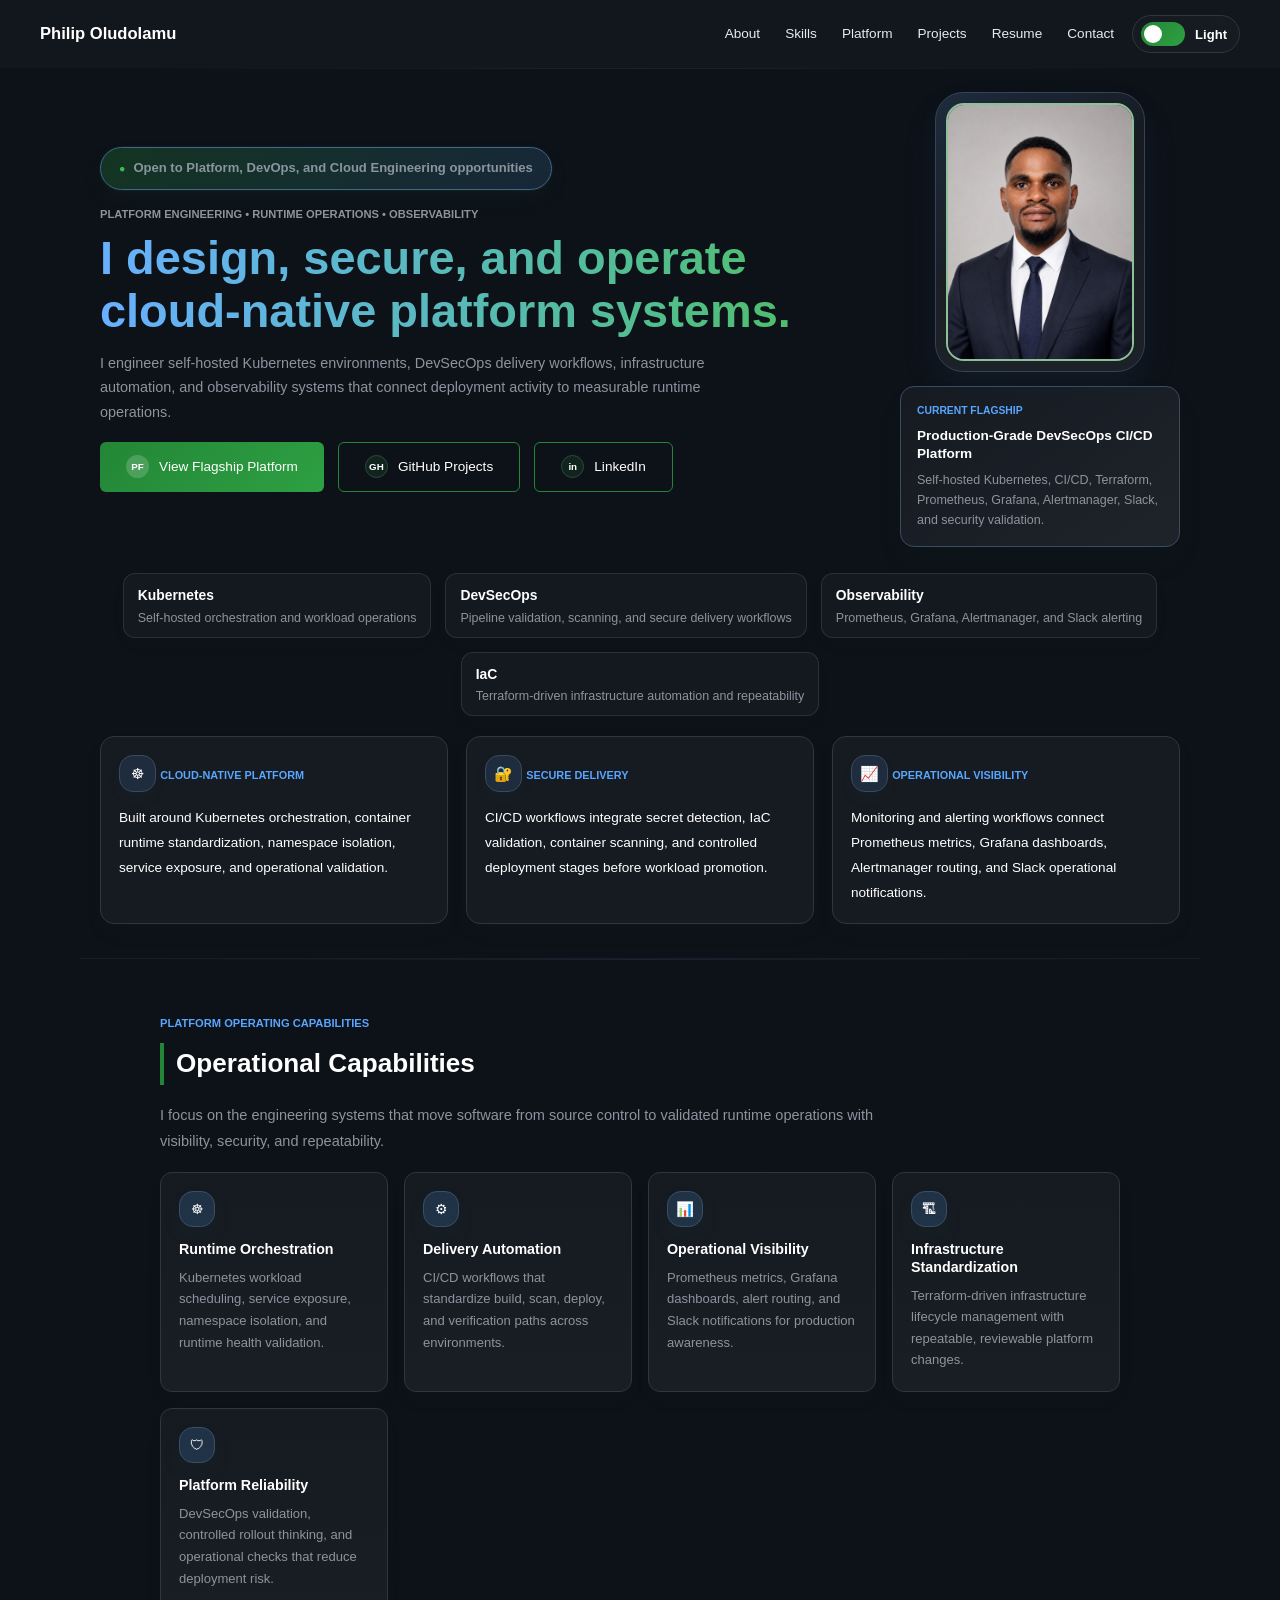
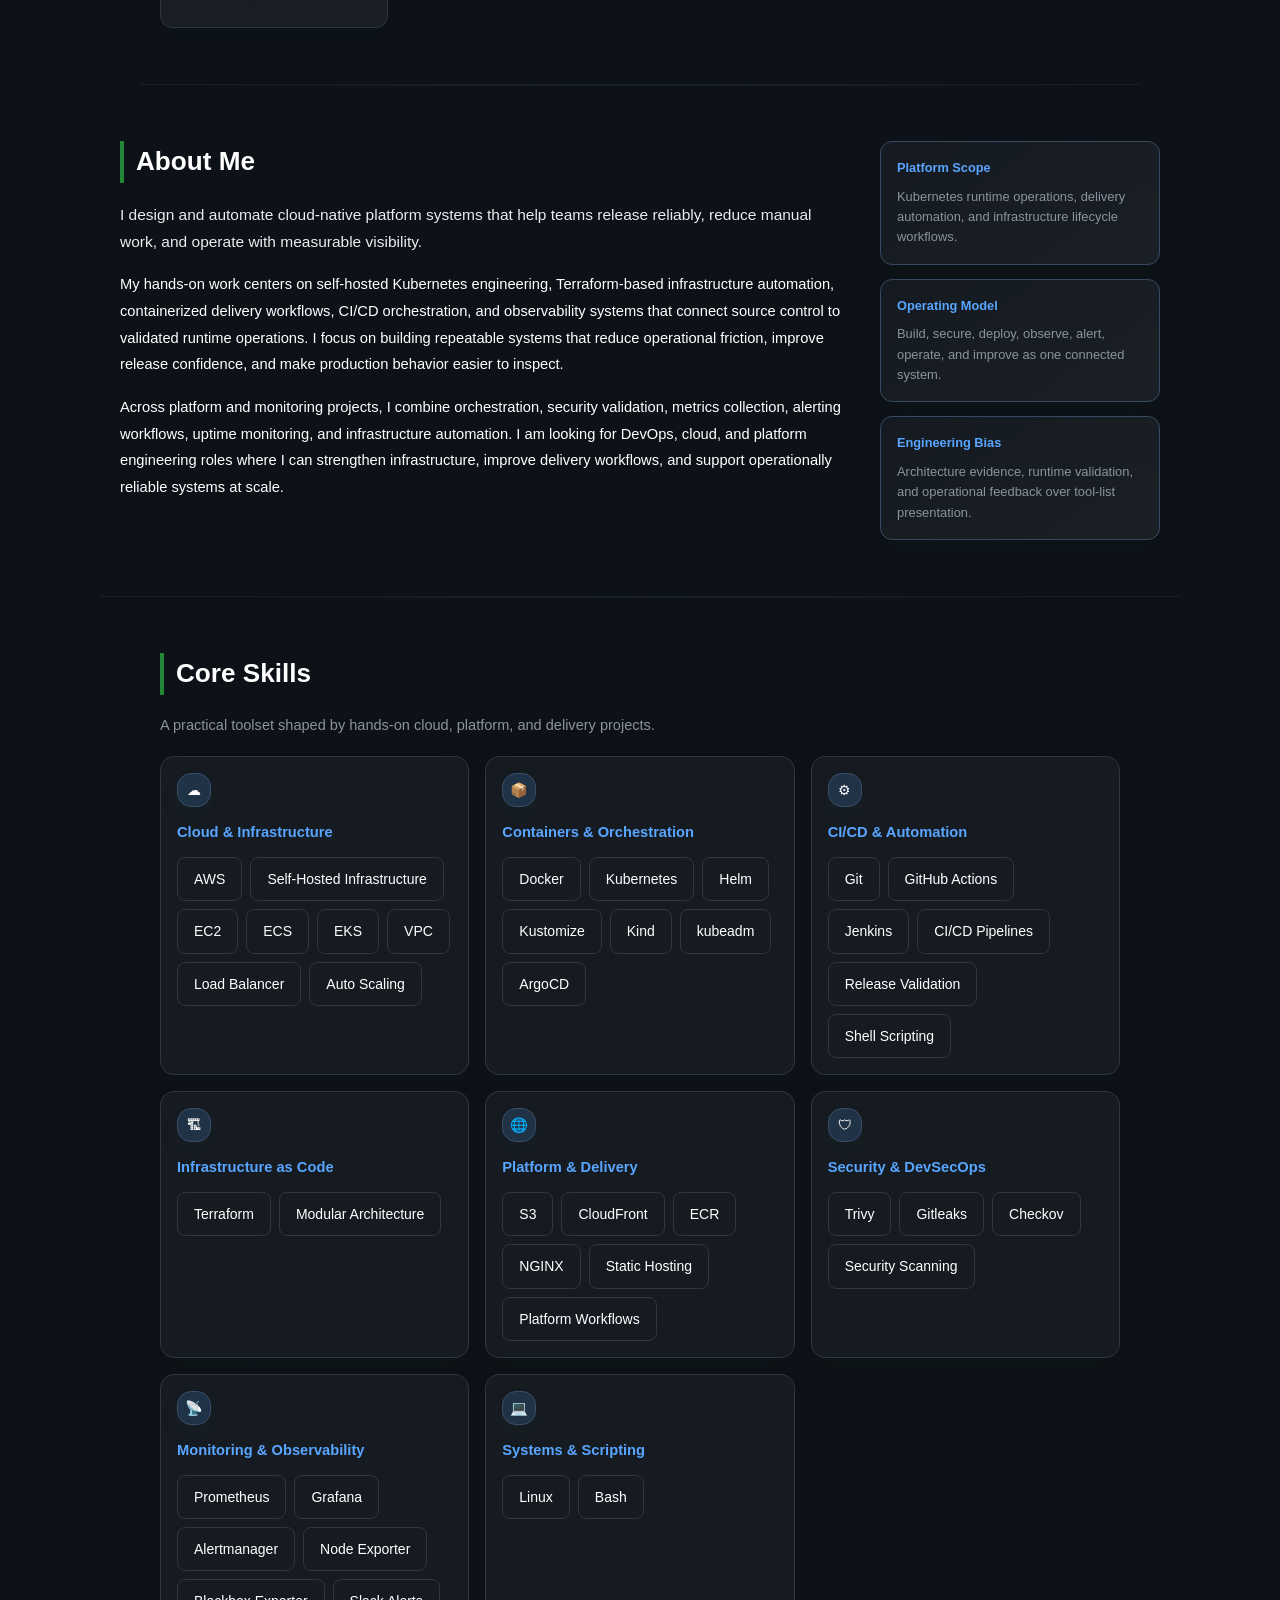
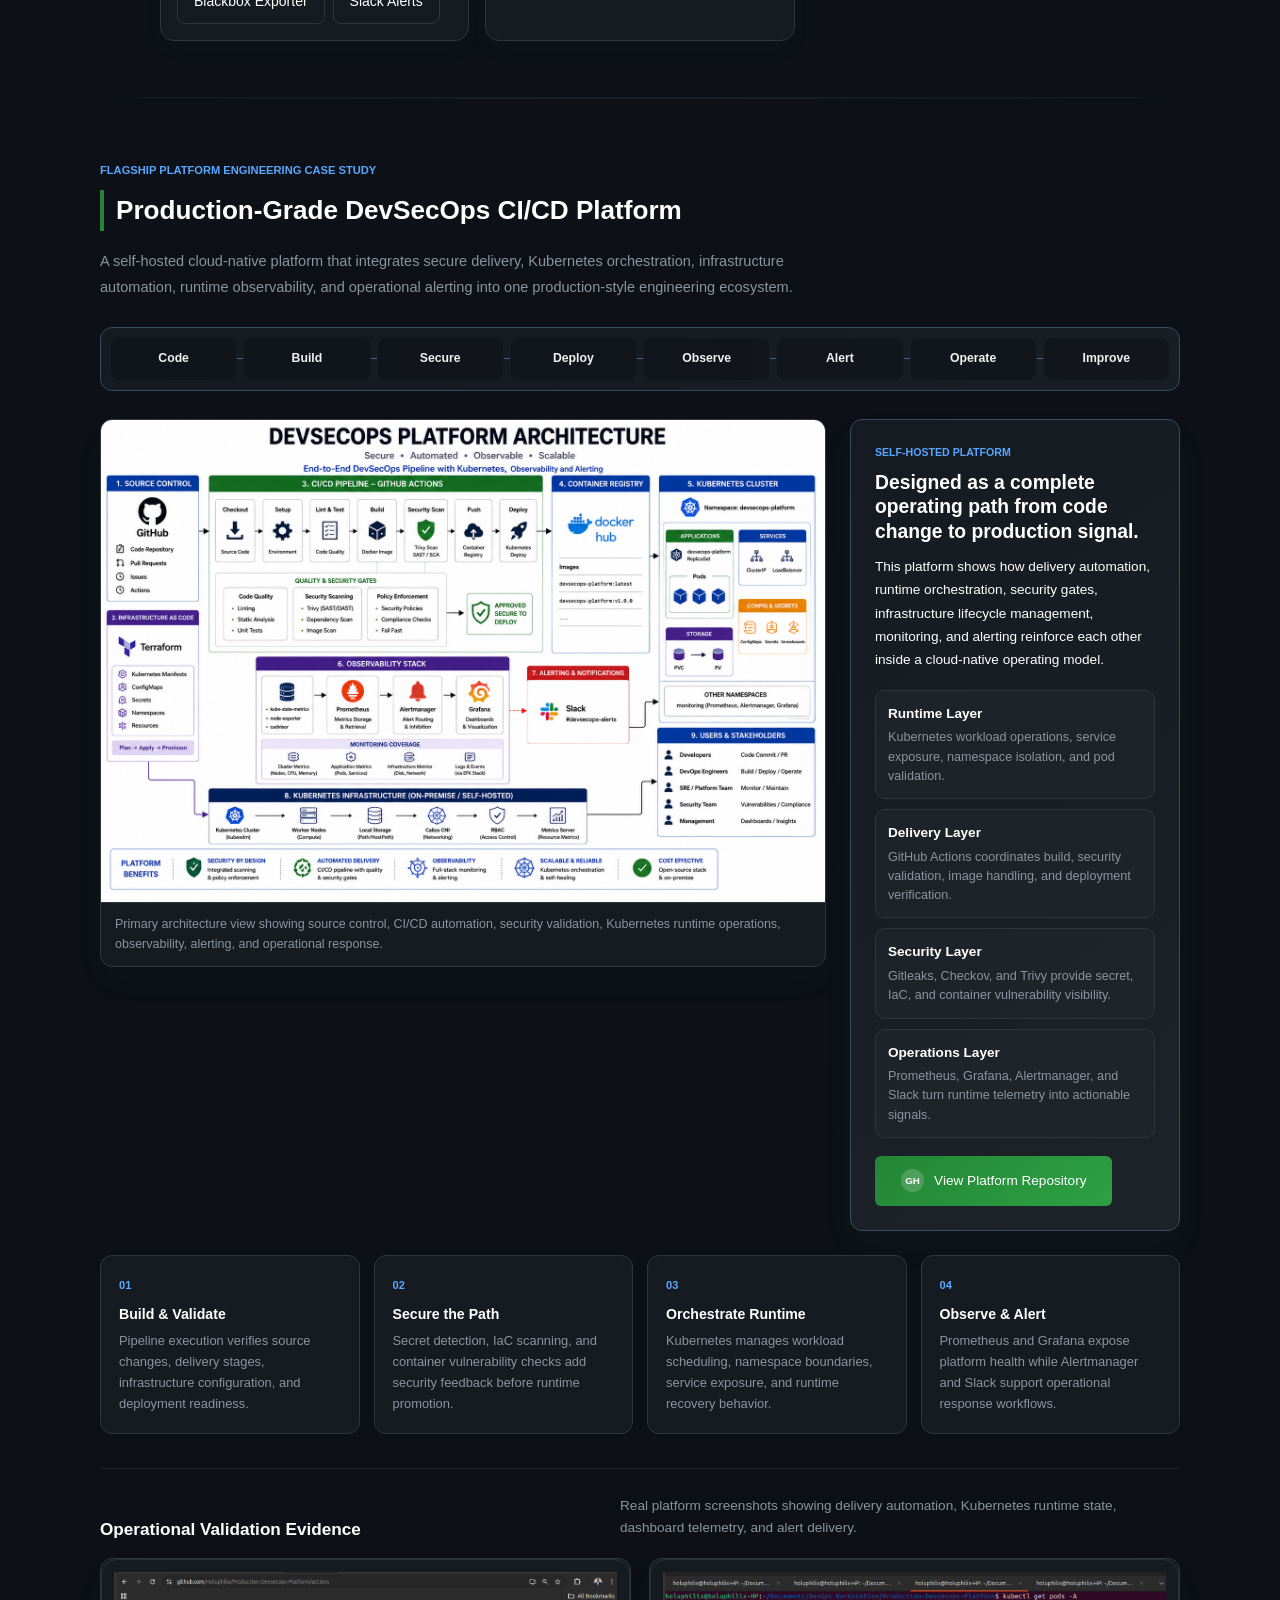
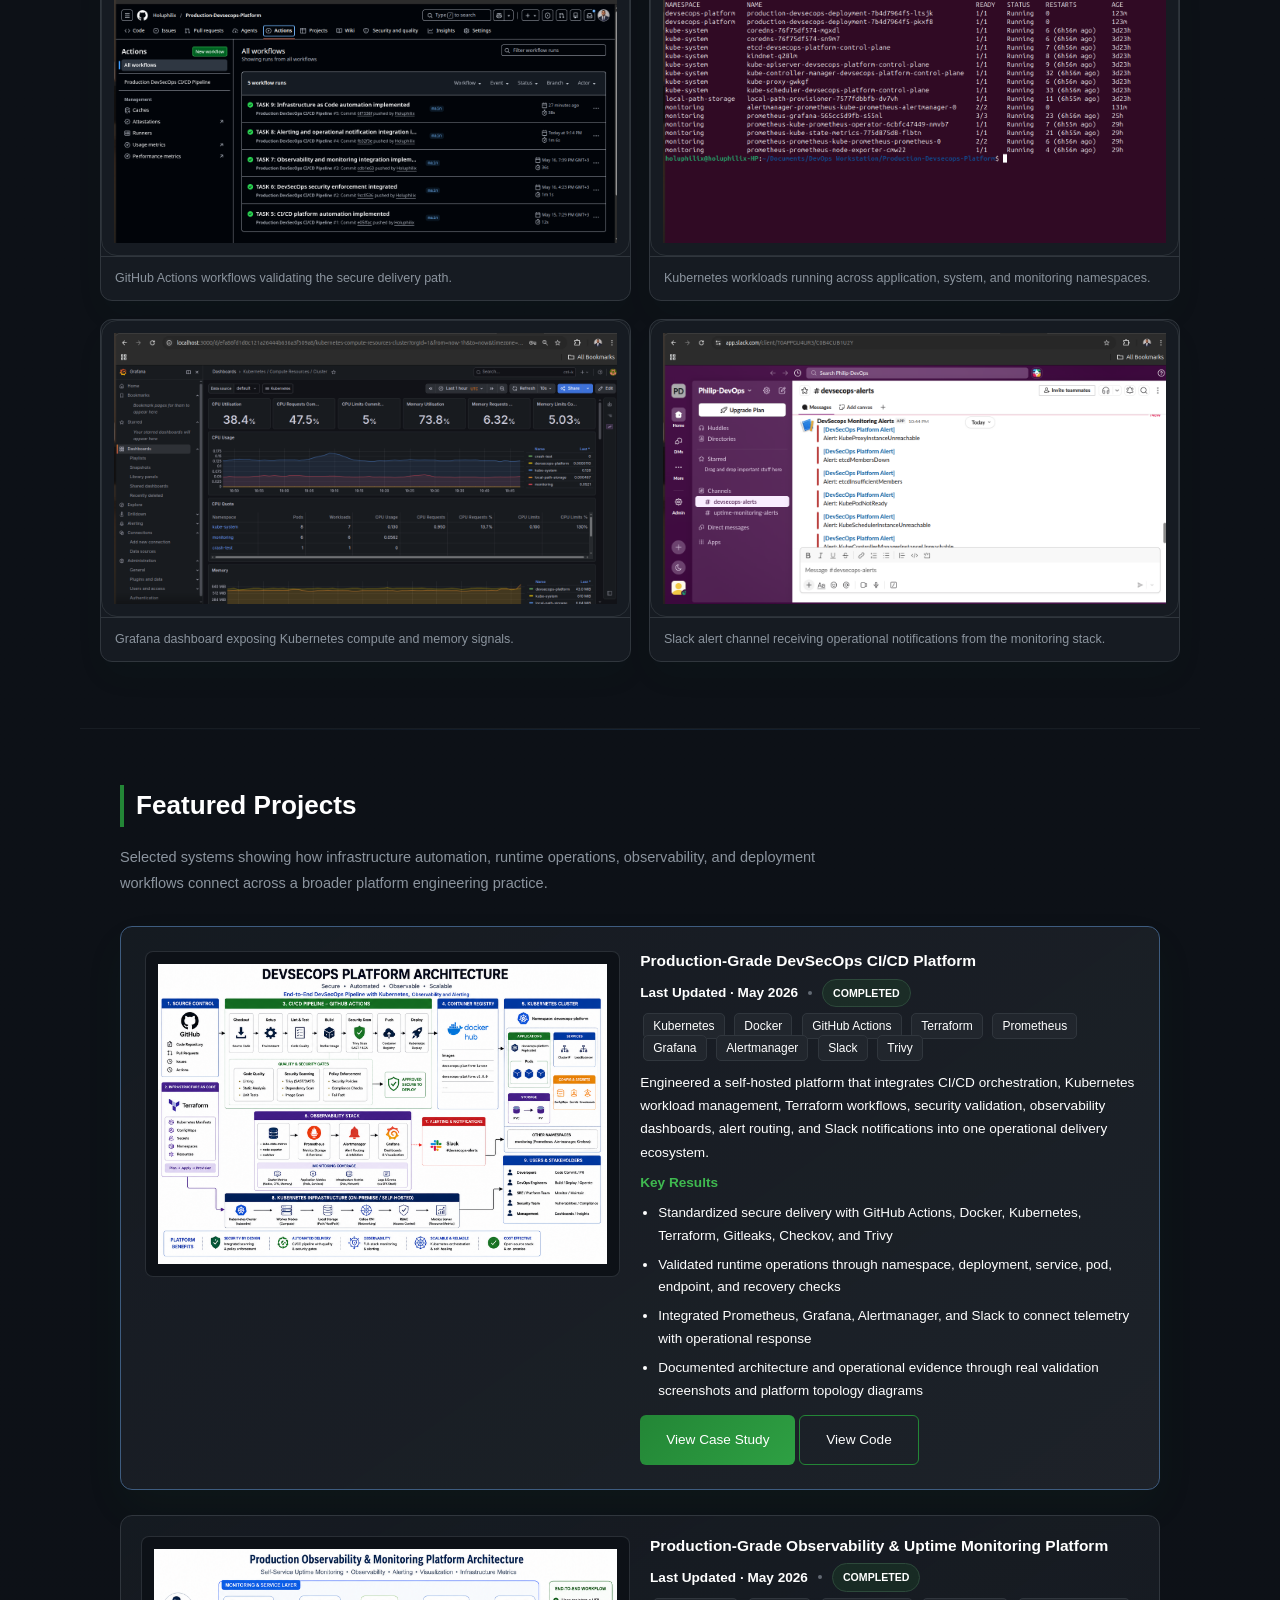
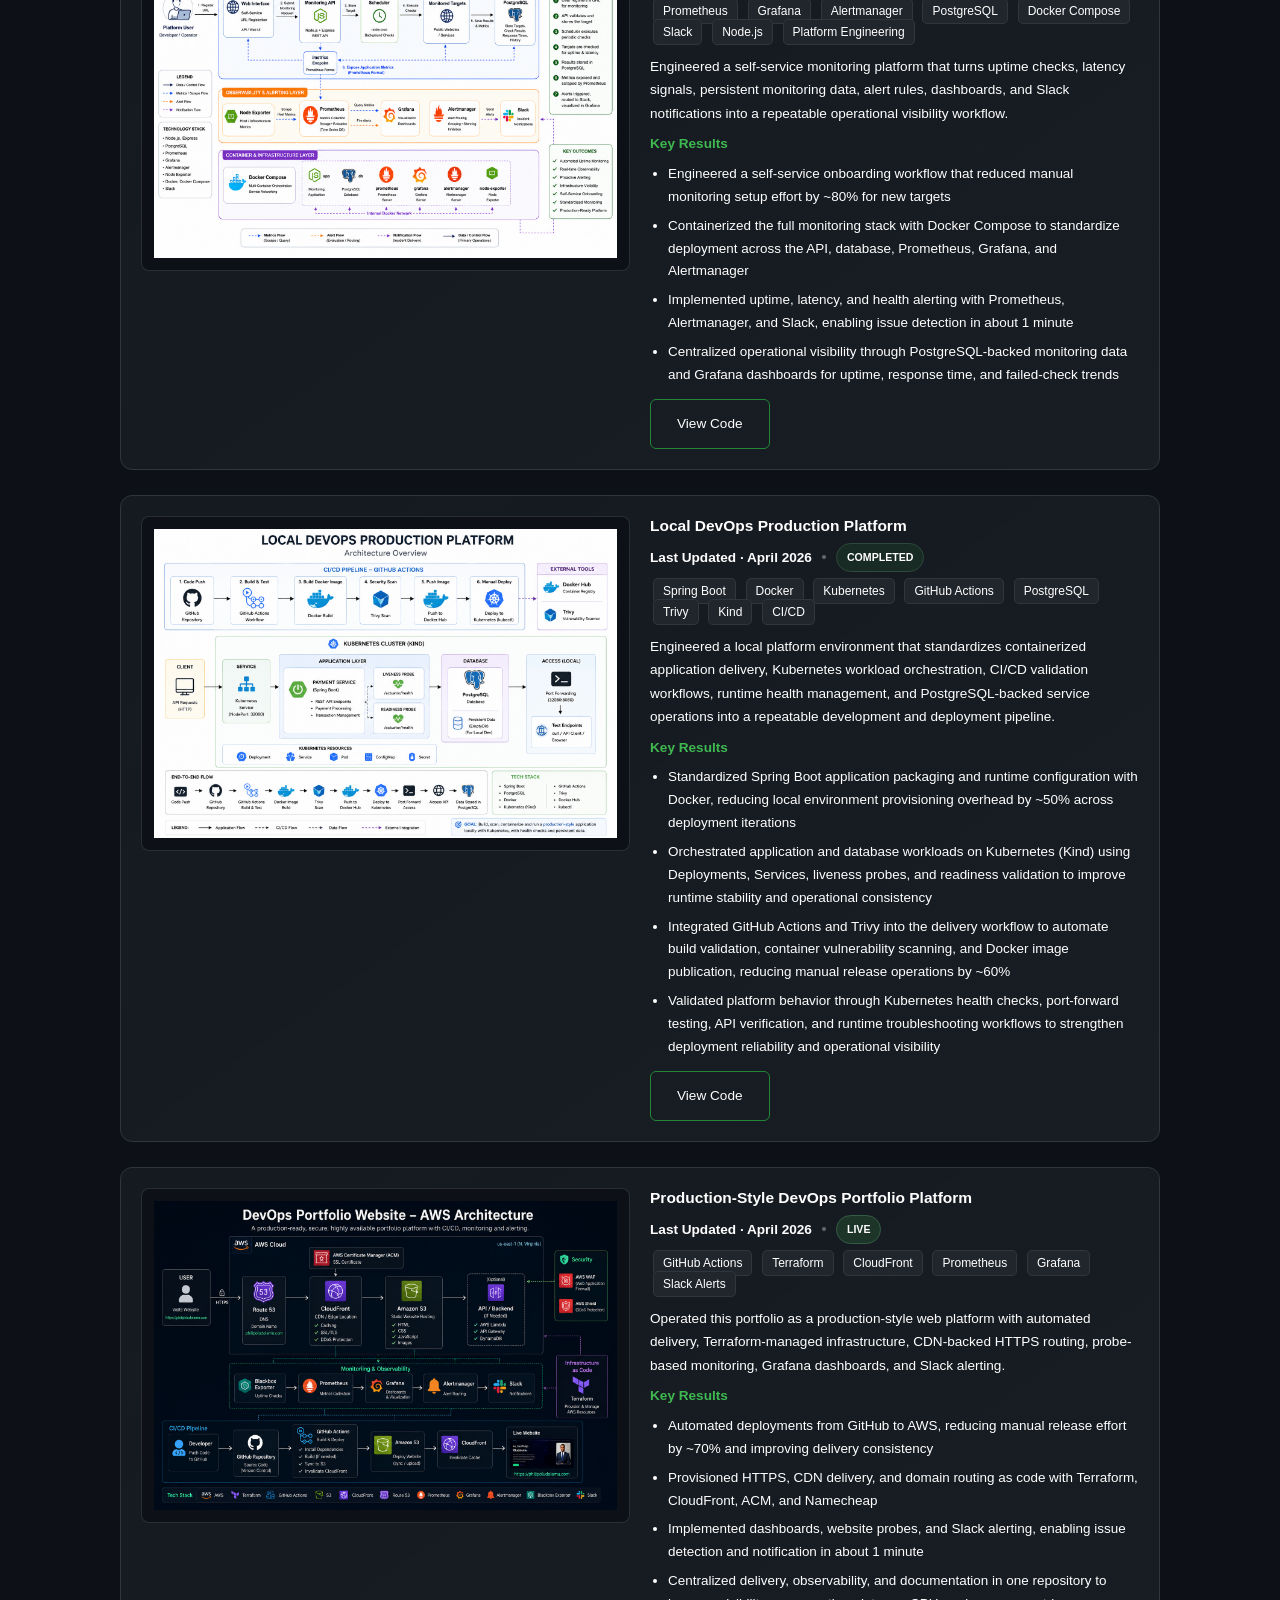
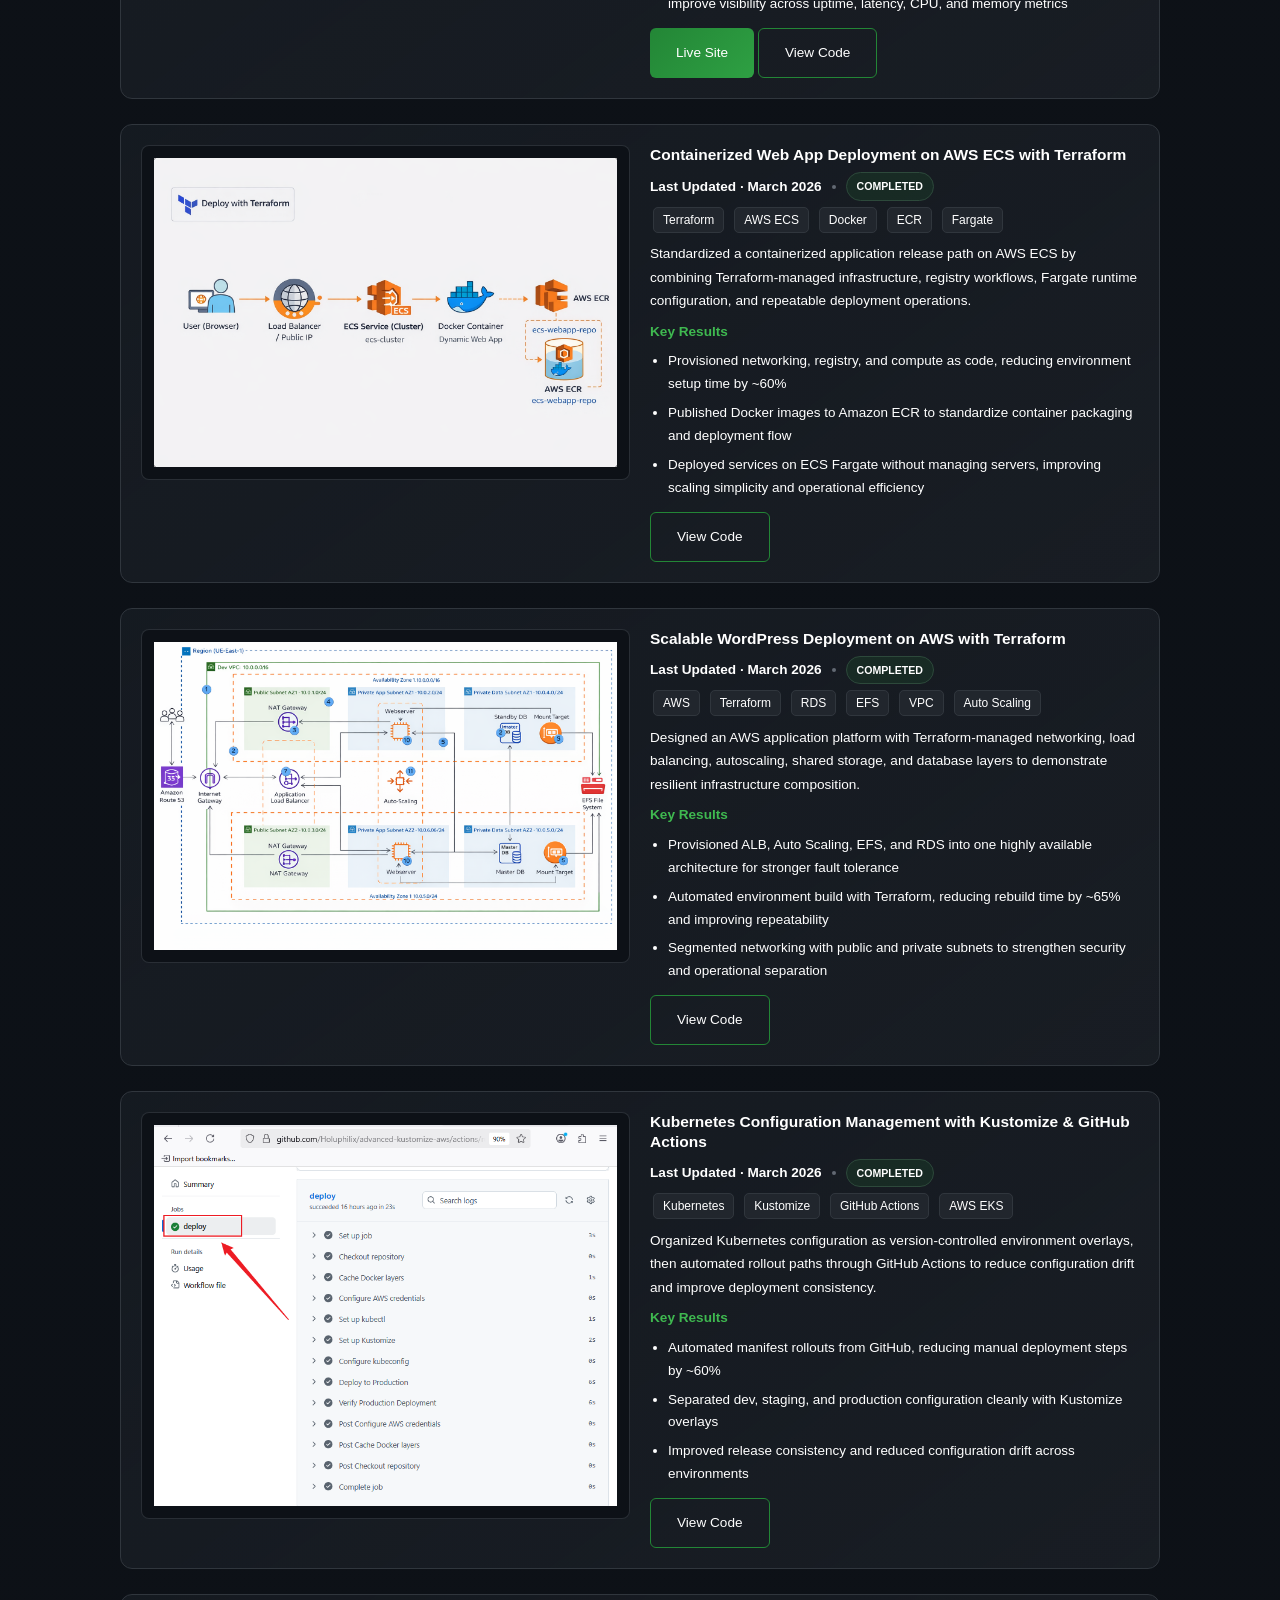
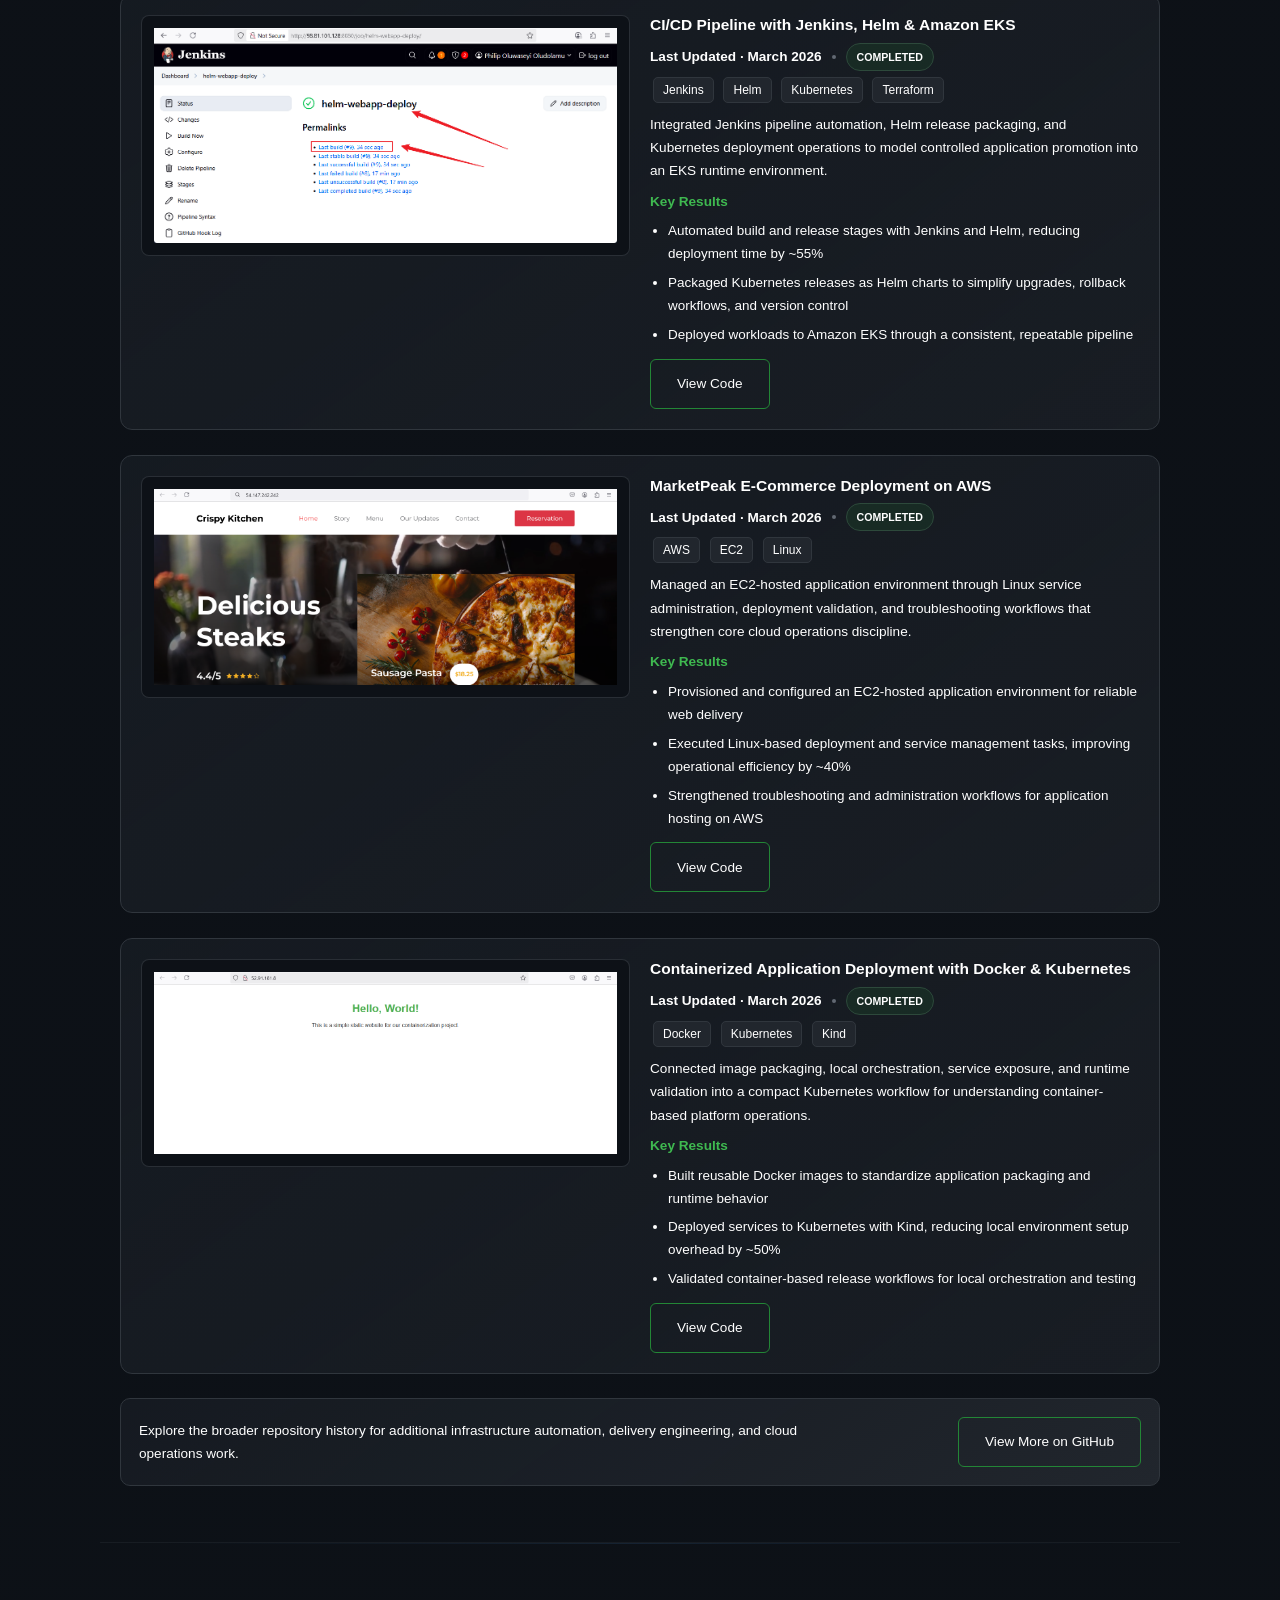
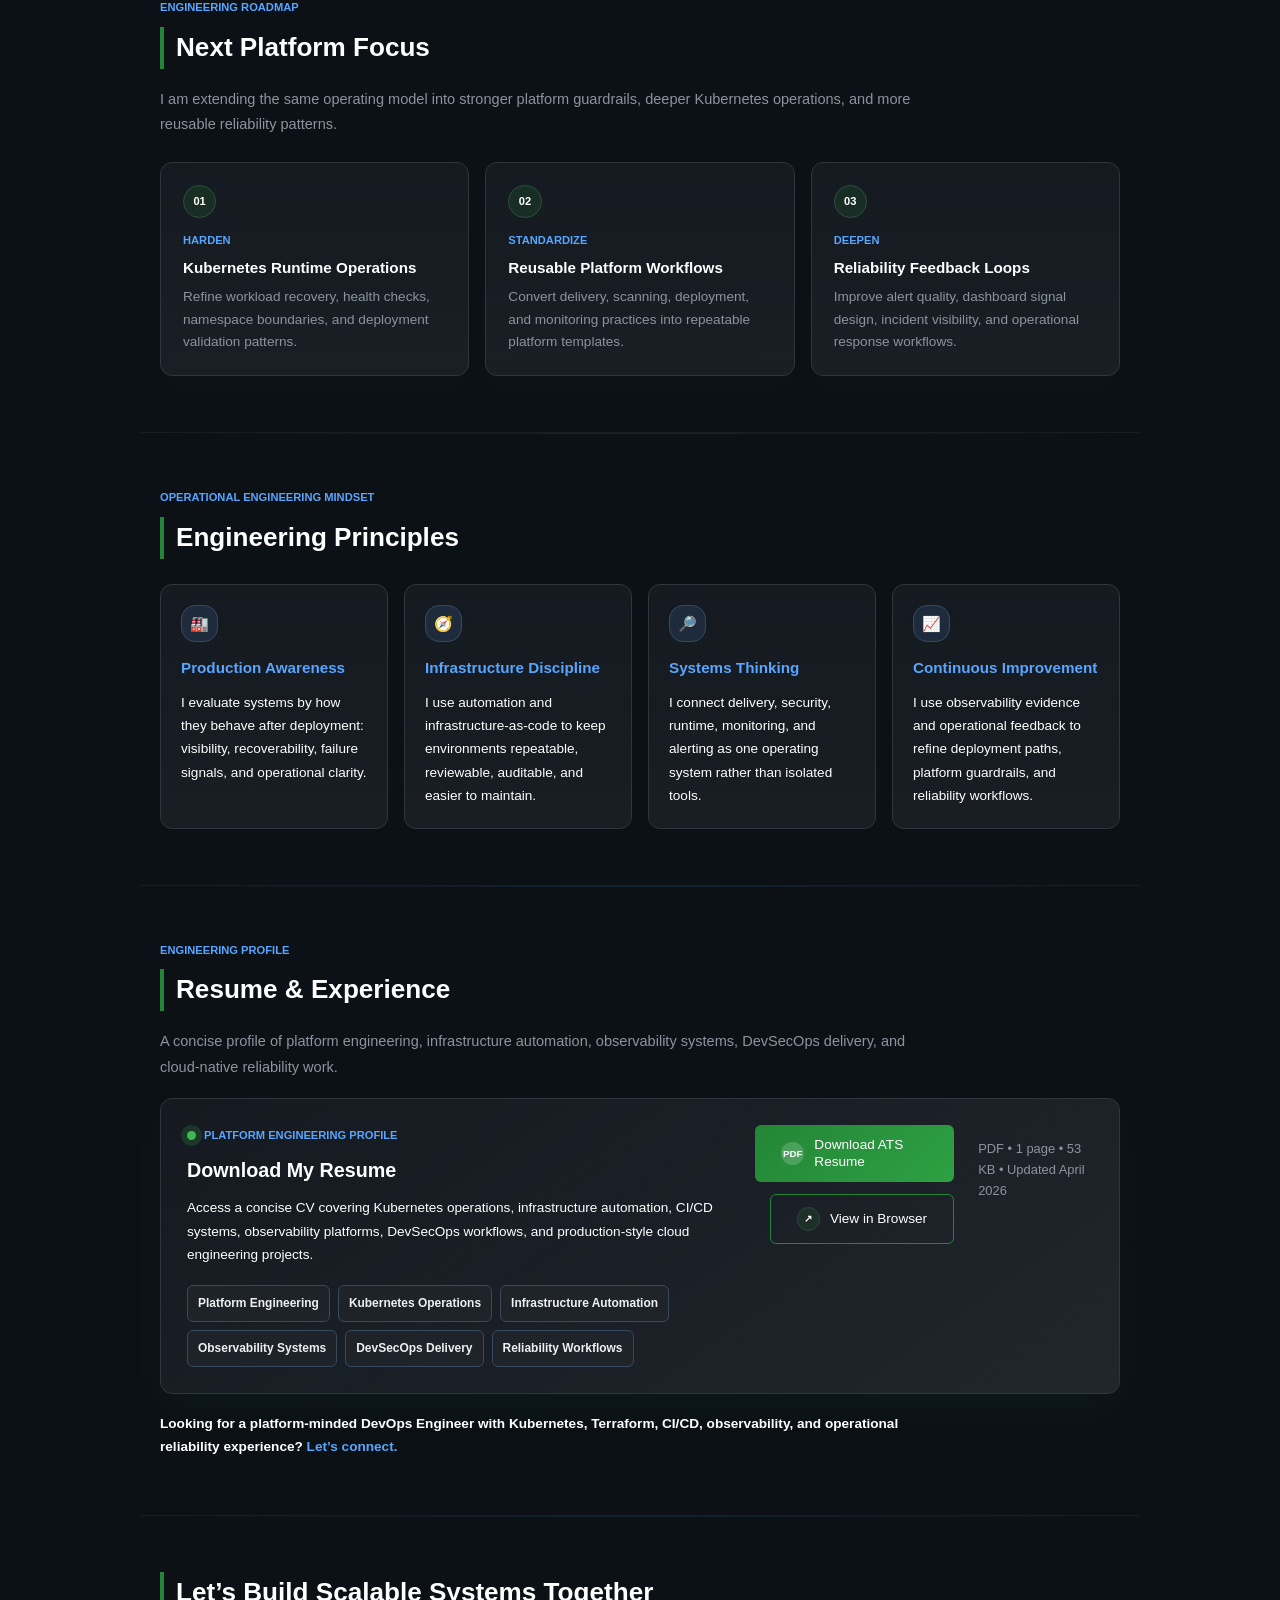
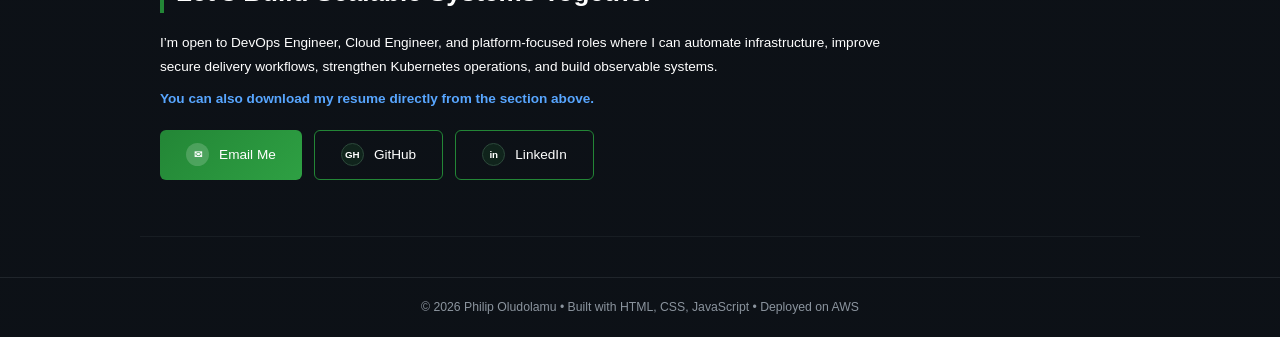
==== commit 9212f58c: "Refine portfolio UI and operational evidence presentation" ====
--- a/index.html
+++ b/index.html
@@ -614,7 +614,50 @@
         </div>
     </div>
 
-    <!-- 3. PORTFOLIO -->
+    <!-- 3. LOCAL DEVOPS PLATFORM -->
+<div class="project-card">
+    <img src="assets/local-devops-production-platform.png" class="project-img preview-img" alt="Local DevOps production platform architecture and Kubernetes deployment workflow">
+
+    <div class="project-content">
+        <h3>Local DevOps Production Platform</h3>
+        <p class="project-meta">
+            <span>Last Updated · April 2026</span>
+            <span class="project-status">Completed</span>
+        </p>
+
+        <div class="tags">
+            <span>Spring Boot</span>
+            <span>Docker</span>
+            <span>Kubernetes</span>
+            <span>GitHub Actions</span>
+            <span>PostgreSQL</span>
+            <span>Trivy</span>
+            <span>Kind</span>
+            <span>CI/CD</span>
+        </div>
+
+        <p>
+            Engineered a local platform environment that standardizes containerized application delivery, Kubernetes workload orchestration,
+            CI/CD validation workflows, runtime health management, and PostgreSQL-backed service operations into a repeatable
+            development and deployment pipeline.
+        </p>
+
+        <h4 class="impact">Key Results</h4>
+        <ul>
+            <li>Standardized Spring Boot application packaging and runtime configuration with Docker, reducing local environment provisioning overhead by ~50% across deployment iterations</li>
+
+            <li>Orchestrated application and database workloads on Kubernetes (Kind) using Deployments, Services, liveness probes, and readiness validation to improve runtime stability and operational consistency</li>
+
+            <li>Integrated GitHub Actions and Trivy into the delivery workflow to automate build validation, container vulnerability scanning, and Docker image publication, reducing manual release operations by ~60%</li>
+
+            <li>Validated platform behavior through Kubernetes health checks, port-forward testing, API verification, and runtime troubleshooting workflows to strengthen deployment reliability and operational visibility</li>
+        </ul>
+
+        <a href="https://github.com/Holuphilix/Local-DevOps-Production-Platform" target="_blank" rel="noopener noreferrer" class="btn secondary">View Code</a>
+    </div>
+</div>
+
+    <!-- 4. PORTFOLIO -->
     <div class="project-card">
         <img src="assets/DevOps-portfolio-website-architecture-diagram.png" class="project-img preview-img" alt="Production-Ready DevOps Portfolio Website monitoring dashboard">
 
@@ -652,7 +695,7 @@
         </div>
     </div>
 
-    <!-- 4. ECS + TERRAFORM -->
+    <!-- 5. ECS + TERRAFORM -->
     <div class="project-card">
         <img src="assets/ecs-project.png" class="project-img preview-img" alt="AWS ECS Deployment">
 
@@ -687,7 +730,7 @@
         </div>
     </div>
 
-    <!-- 5. WORDPRESS ARCHITECTURE -->
+    <!-- 6. WORDPRESS ARCHITECTURE -->
     <div class="project-card">
         <img src="assets/wordpress-architecture.png" class="project-img preview-img" alt="WordPress Architecture">
 
@@ -723,7 +766,7 @@
         </div>
     </div>
 
-    <!-- 6. KUSTOMIZE -->
+    <!-- 7. KUSTOMIZE -->
     <div class="project-card">
         <img src="assets/github-actions-kustomize.png" class="project-img preview-img" alt="GitHub Actions Deployment">
 
@@ -757,7 +800,7 @@
         </div>
     </div>
 
-    <!-- 7. JENKINS + HELM -->
+    <!-- 8. JENKINS + HELM -->
     <div class="project-card">
         <img src="assets/jenkins-pipeline.png" class="project-img preview-img" alt="Jenkins CI/CD">
 
@@ -791,7 +834,7 @@
         </div>
     </div>
 
-    <!-- 8. MARKETPEAK -->
+    <!-- 9. MARKETPEAK -->
     <div class="project-card">
         <img src="assets/marketpeak.png" class="project-img preview-img" alt="E-commerce">
 
@@ -824,7 +867,7 @@
         </div>
     </div>
 
-    <!-- 9. CONTAINERIZATION -->
+    <!-- 10. CONTAINERIZATION -->
     <div class="project-card">
         <img src="assets/app-running.png" class="project-img preview-img" alt="Docker Kubernetes">
 
--- a/style.css
+++ b/style.css
@@ -745,20 +745,23 @@
 .evidence-frame img {
     display: block;
     width: 100%;
+    background: var(--bg);
+}
+
+/* FLAGSHIP ARCHITECTURE DIAGRAM */
+.architecture-figure img {
     height: 100%;
+    object-fit: cover;
+    object-position: top center;
+}
+
+/* OPERATIONAL EVIDENCE SCREENSHOTS */
+.evidence-frame img {
+    height: auto;
+    object-fit: contain;
+    object-position: center;
+    image-rendering: -webkit-optimize-contrast;
     background: var(--bg);
-}
-
-.architecture-figure img {
-    object-fit: contain;
-    height: auto;
-    min-height: 0;
-    aspect-ratio: 3 / 2;
-}
-
-.evidence-frame img {
-    object-fit: cover;
-    object-position: top left;
 }
 
 .architecture-figure figcaption,
@@ -904,10 +907,14 @@
 }
 
 .evidence-frame {
-    aspect-ratio: 16 / 9;
-    height: 240px;
+    border-radius: 16px;
     overflow: hidden;
-    background: var(--bg);
+    background: var(--bg-secondary);
+    border: 1px solid color-mix(in srgb, var(--border) 80%, transparent);
+    display: flex;
+    align-items: center;
+    justify-content: center;
+    padding: 12px;
 }
 
 /* PROJECT LAYOUT */
@@ -952,13 +959,16 @@
 
 /* IMAGE */
 .project-img {
-    width: 45%;
-    max-height: 270px;
-    object-fit: cover;
-    object-position: top left;
+    width: 49%;
+    height: 100%;
+    max-height: 420px;
+    object-fit: contain;
+    object-position: center;
     background: var(--bg);
     border-radius: 8px;
     border: 1px solid color-mix(in srgb, var(--border) 80%, transparent);
+    image-rendering: auto;
+    padding: 12px;
 }
 
 /* TEXT */
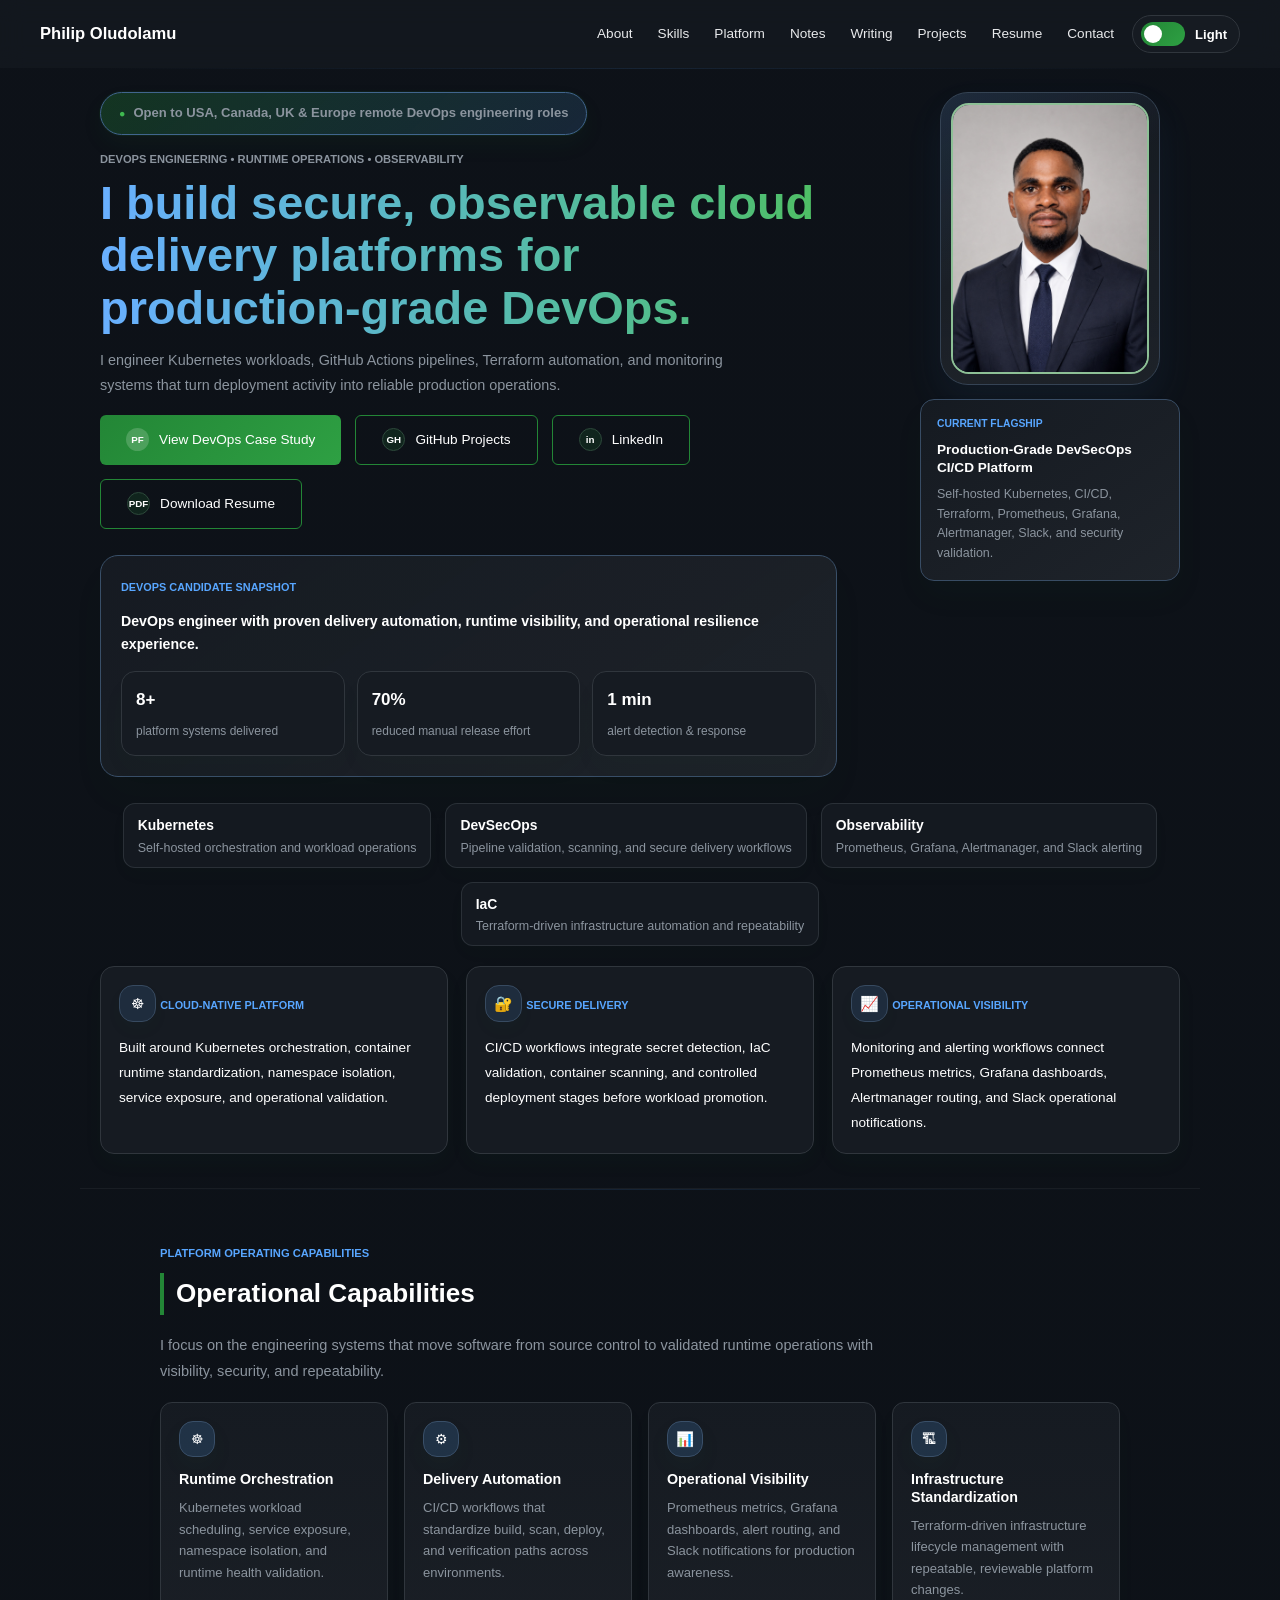
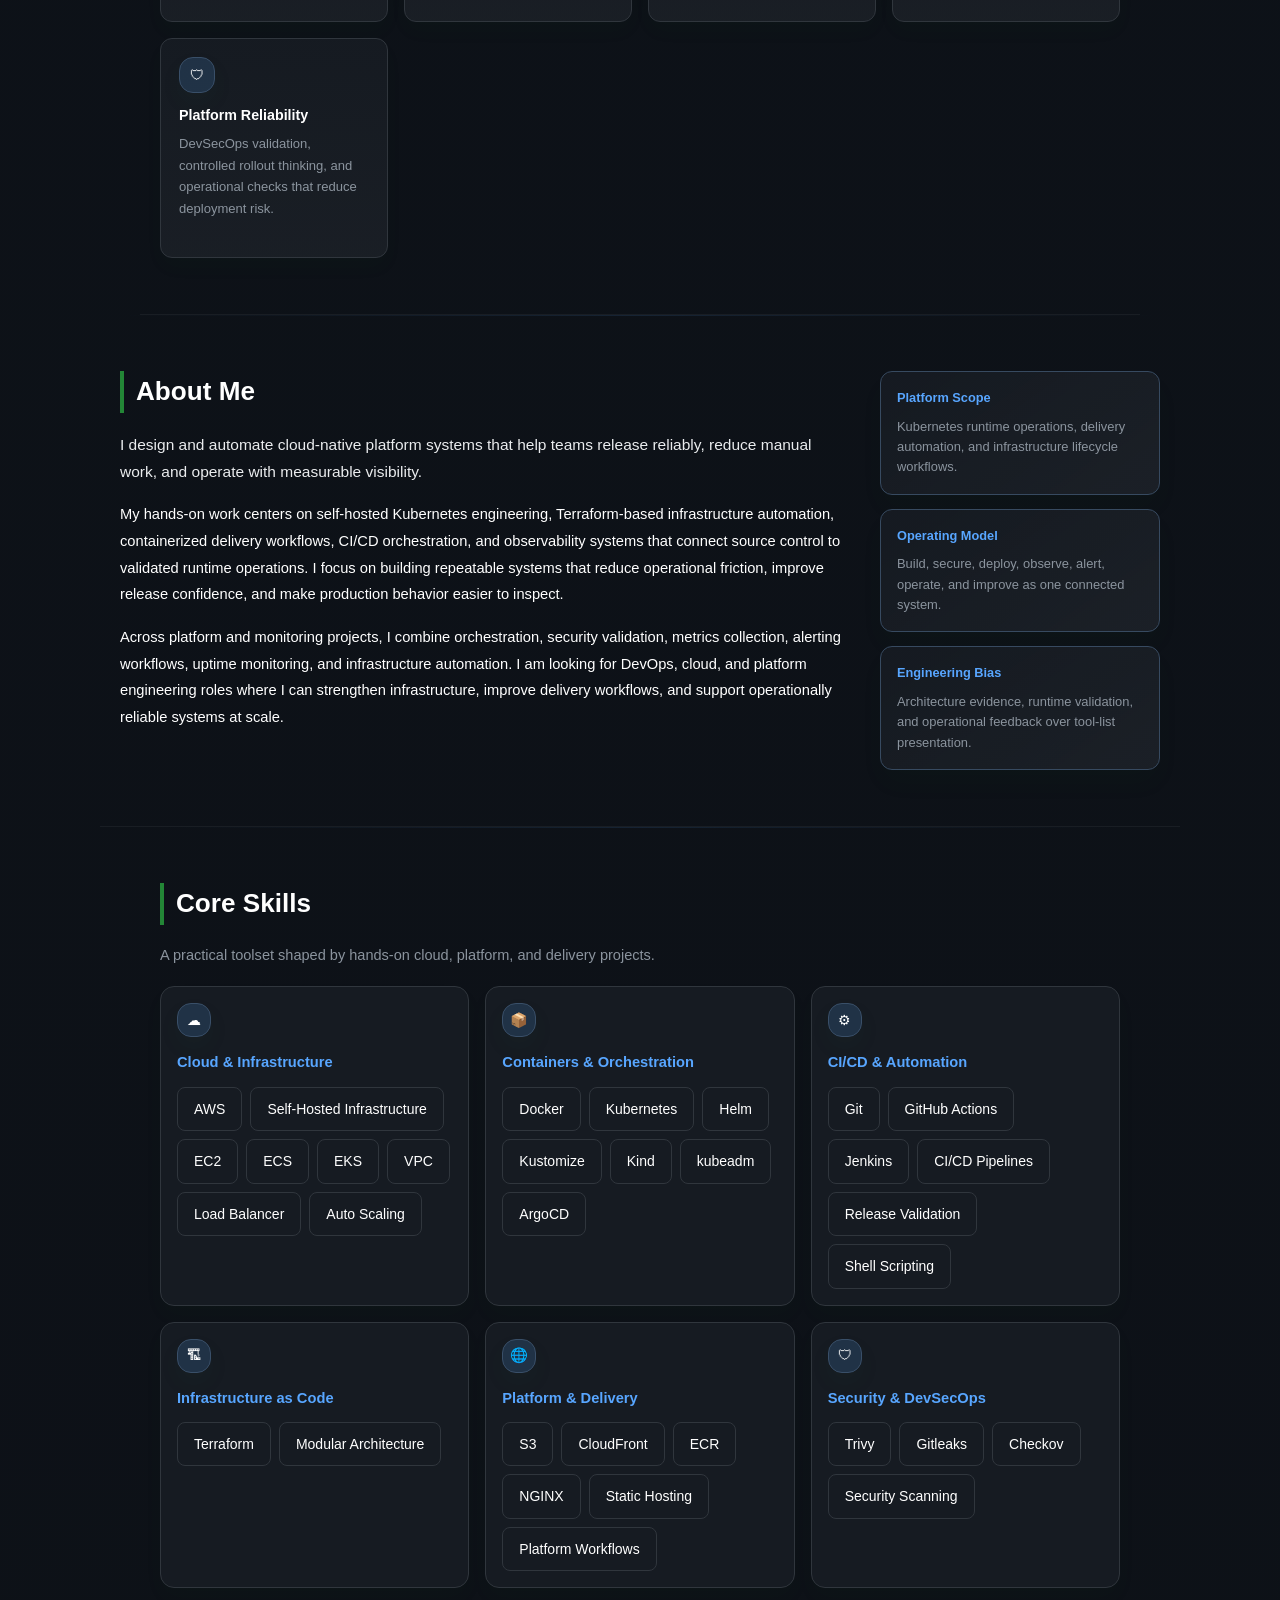
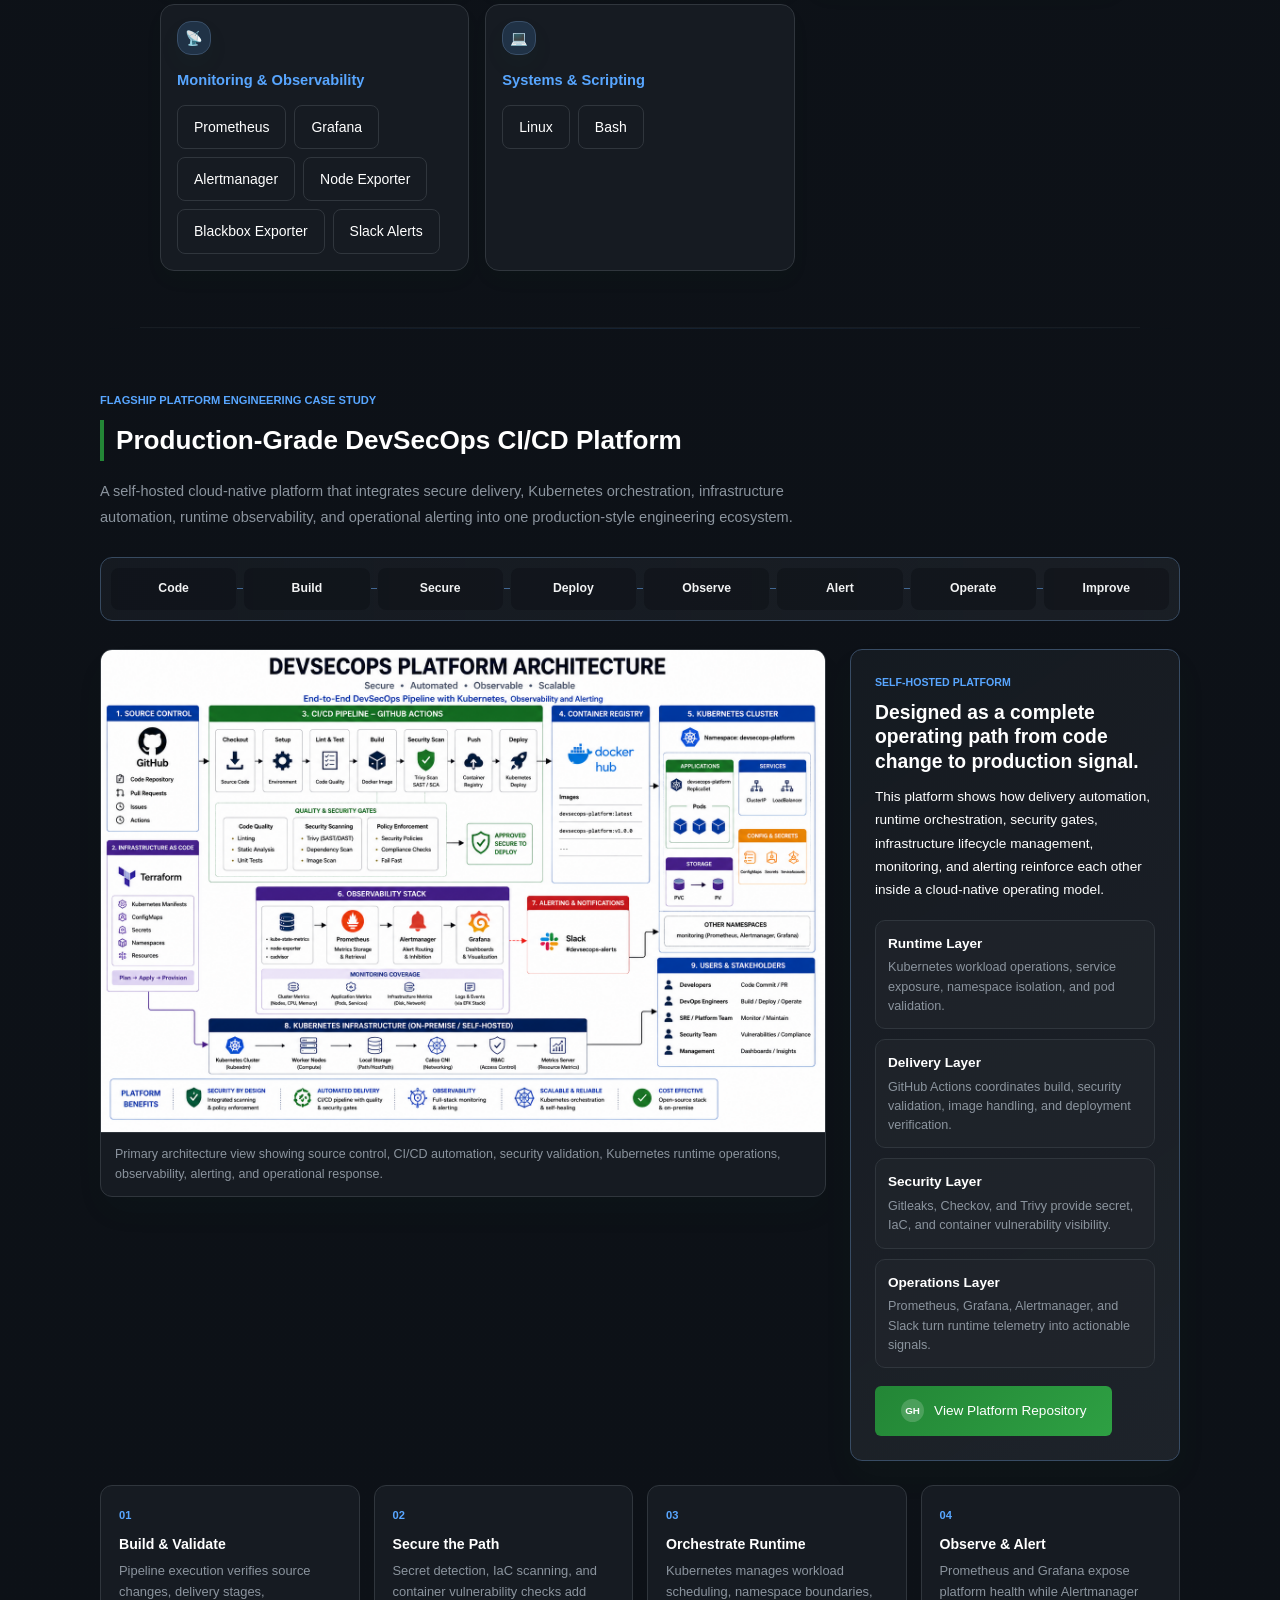
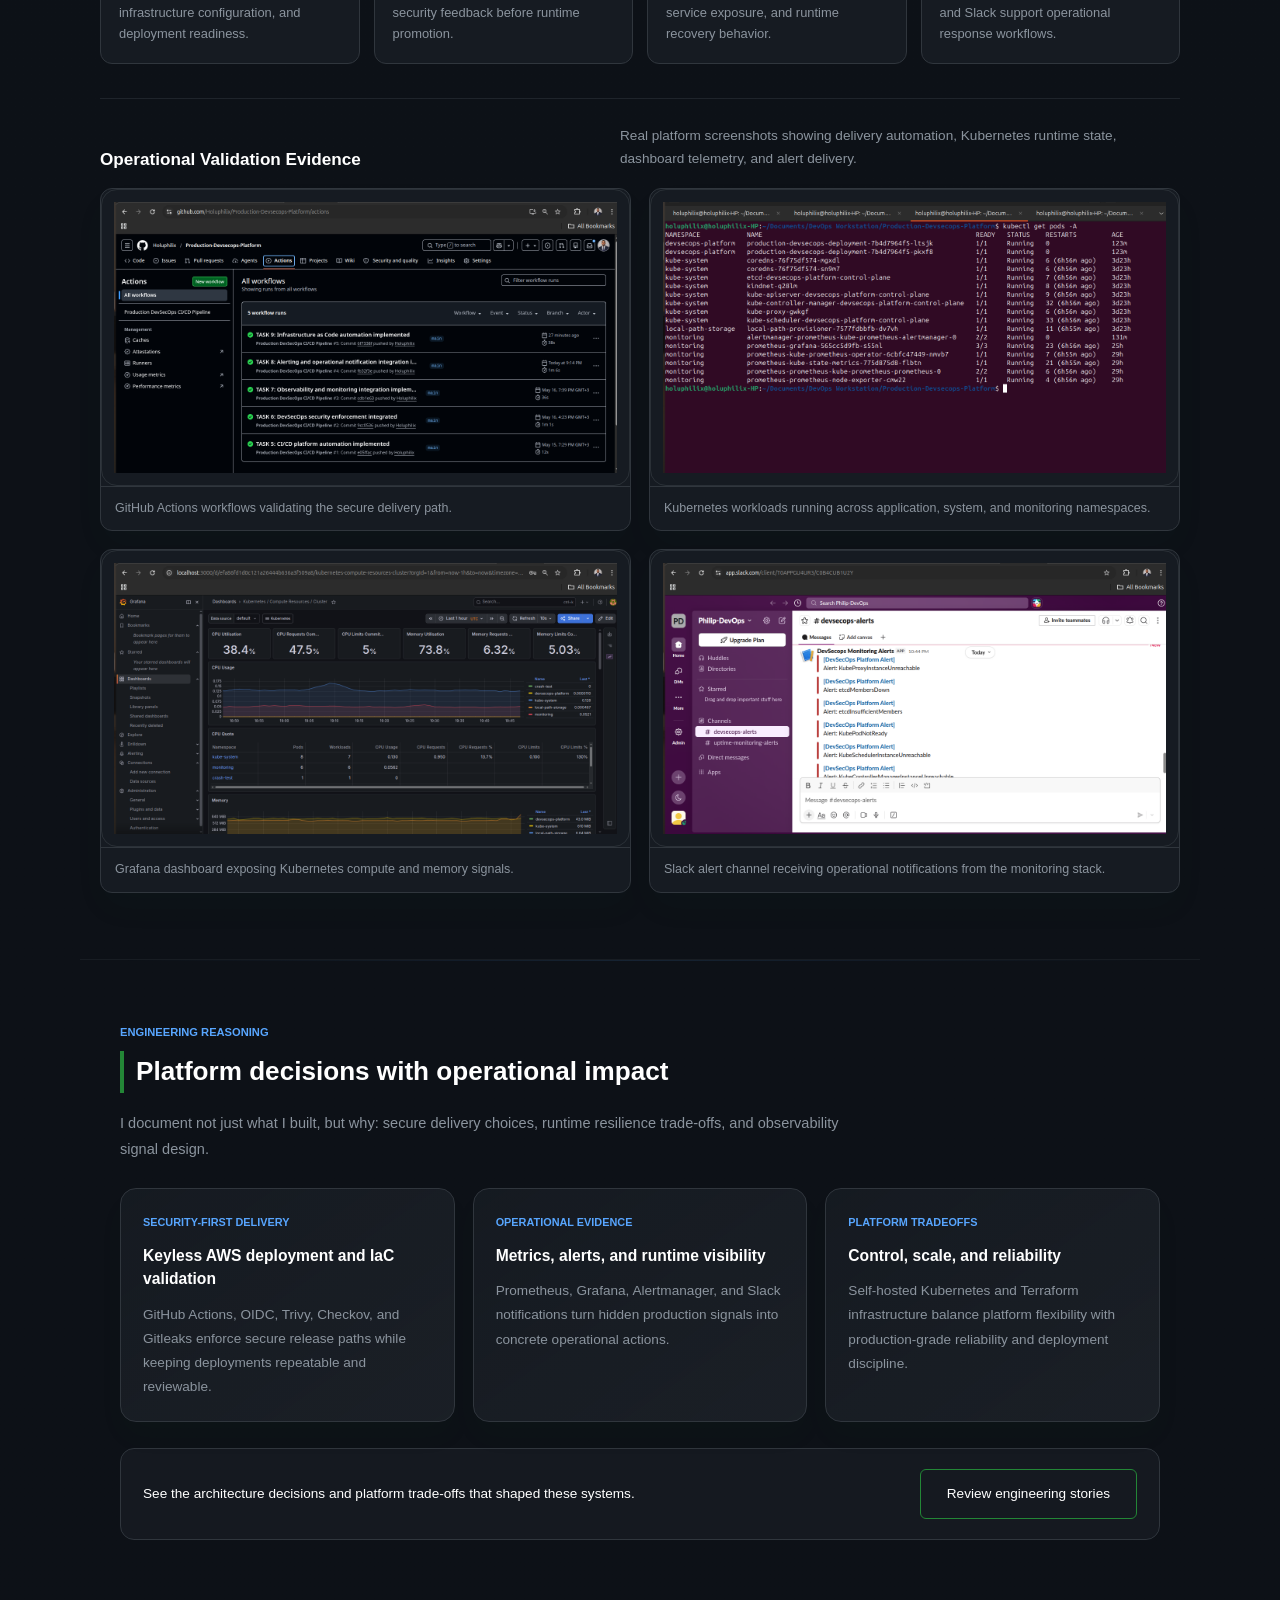
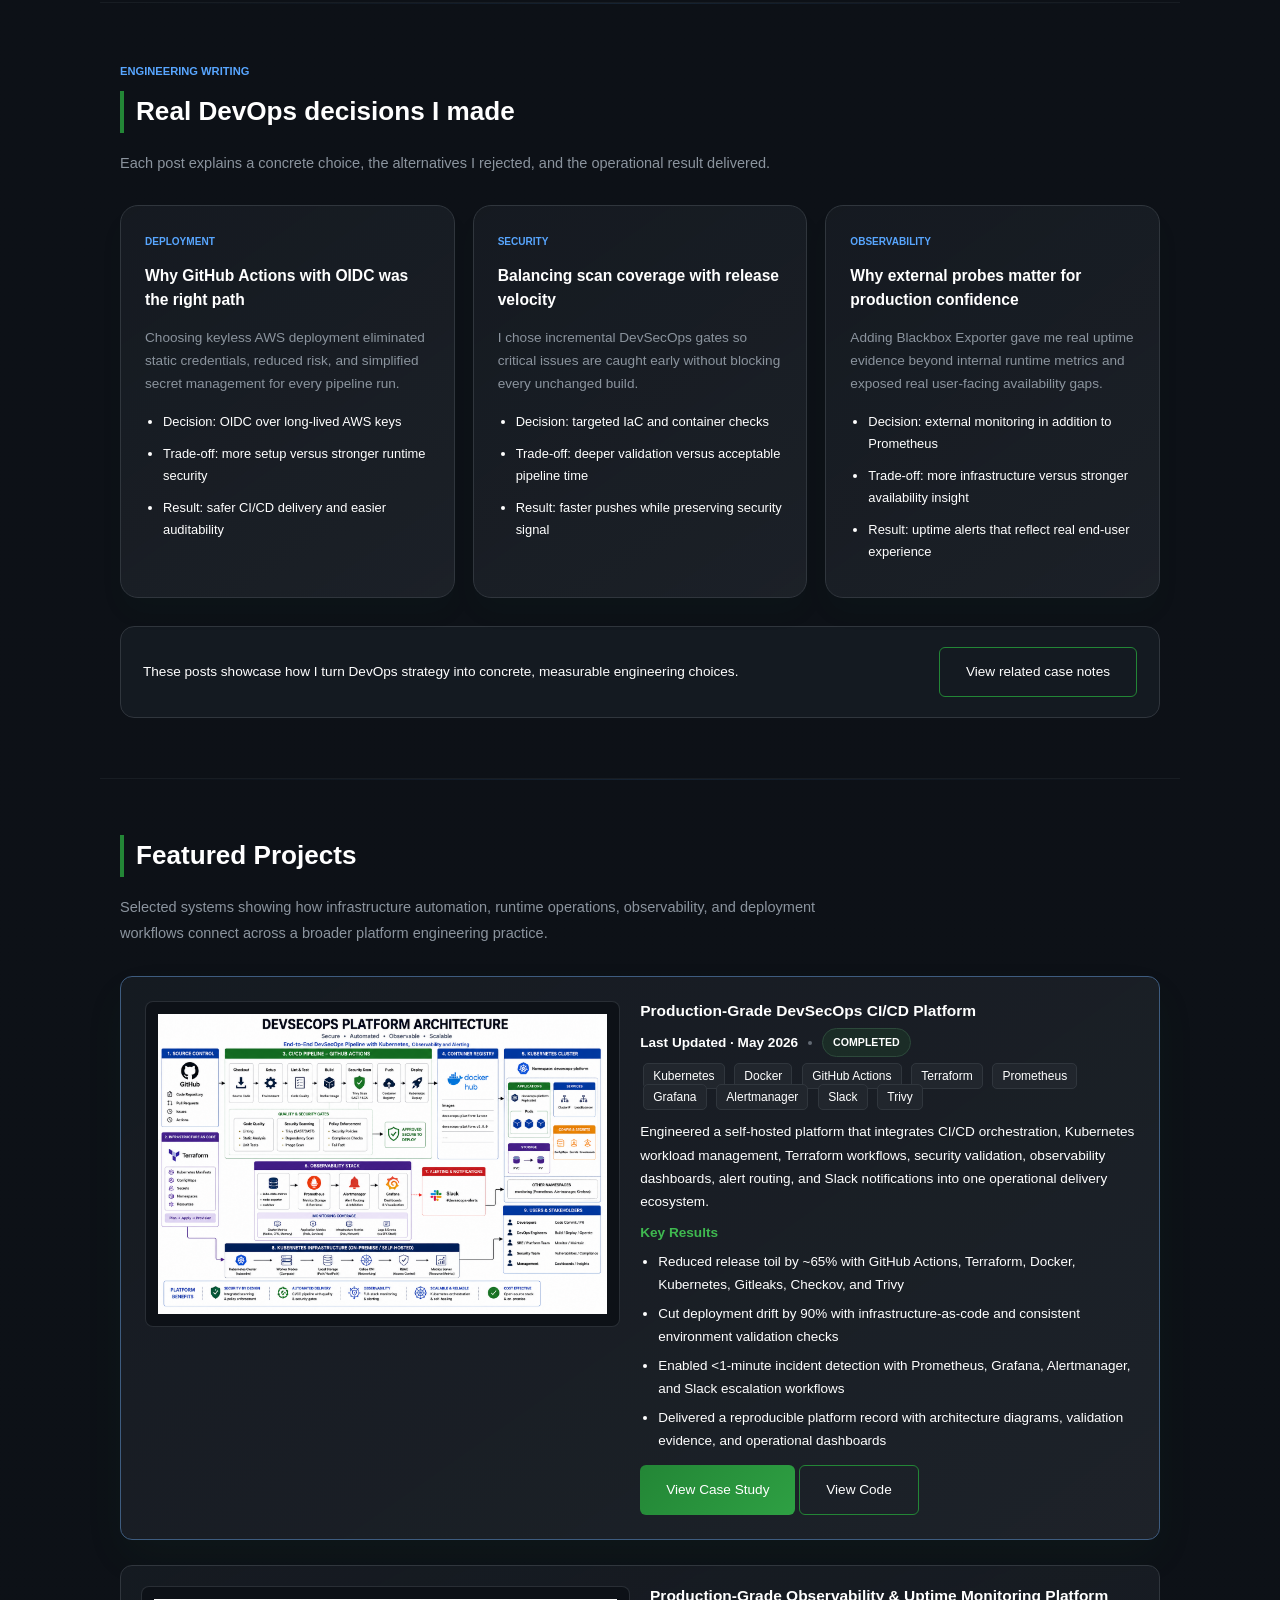
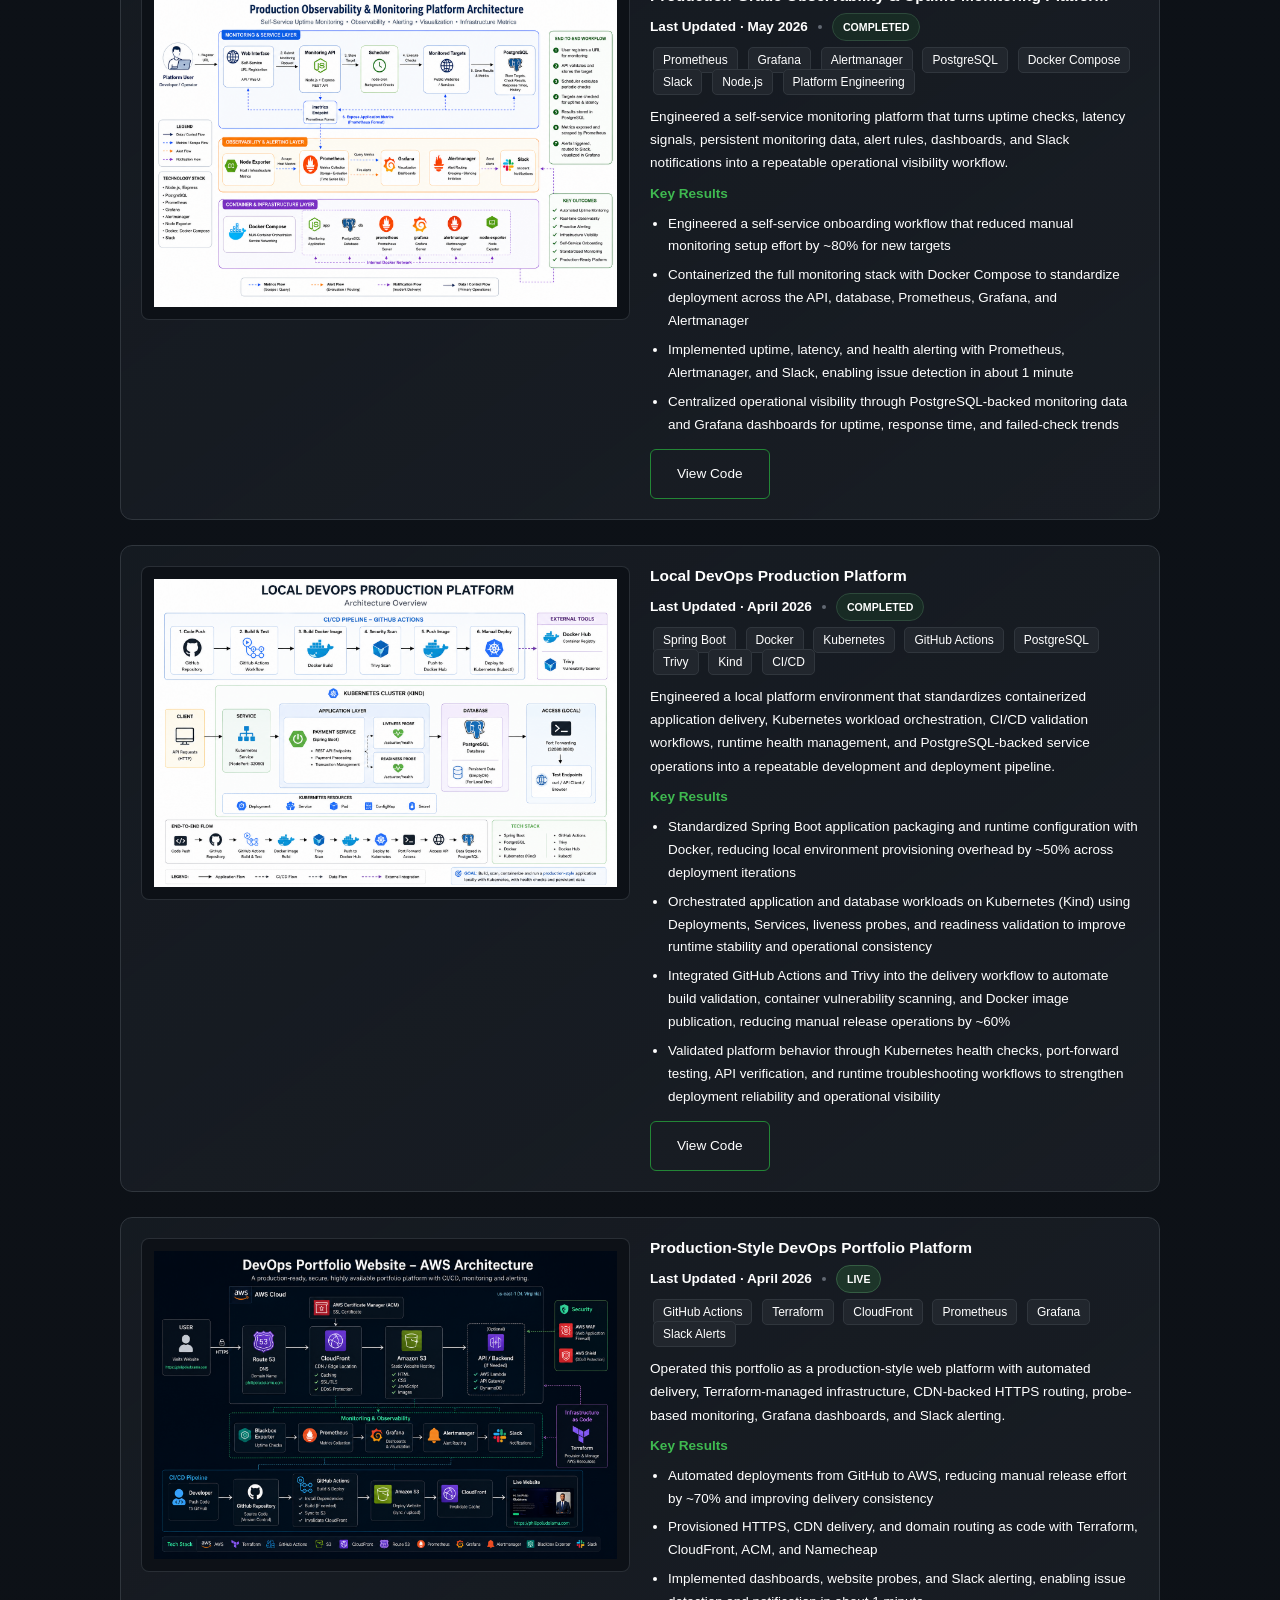
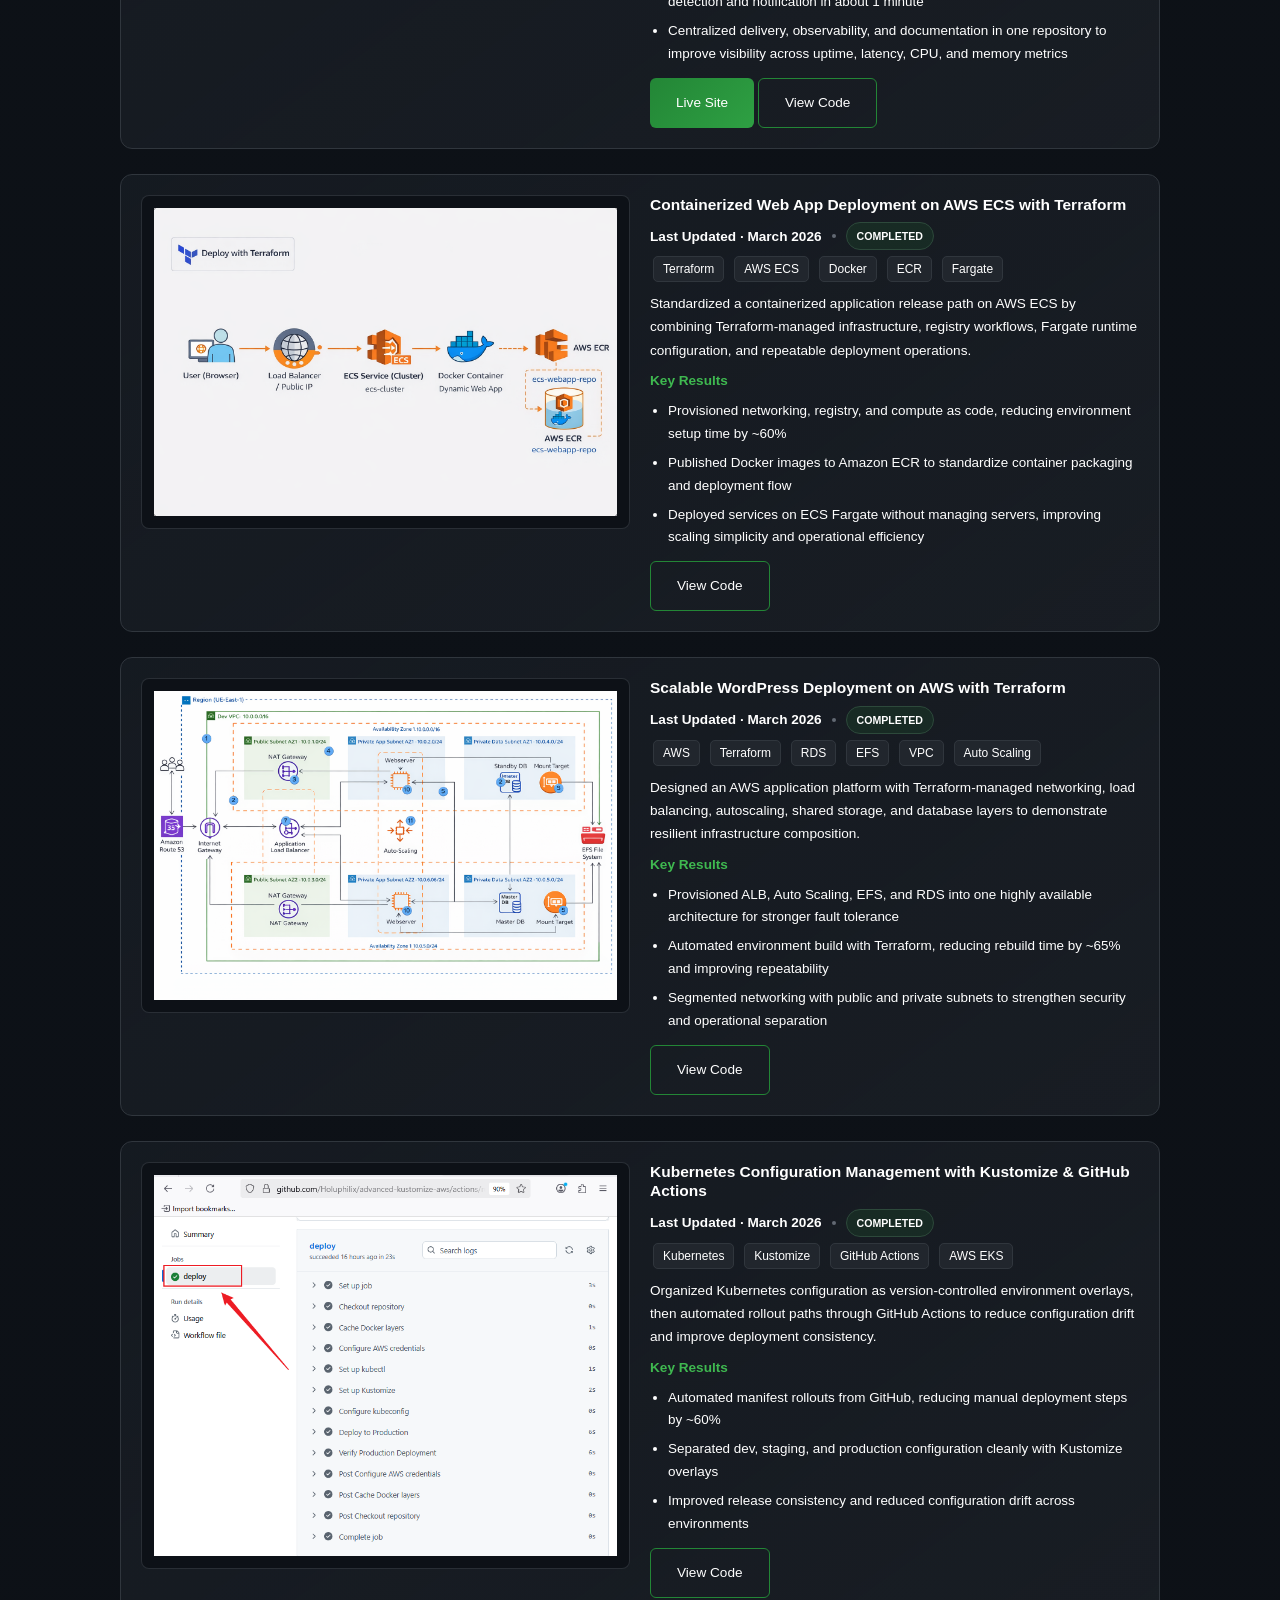
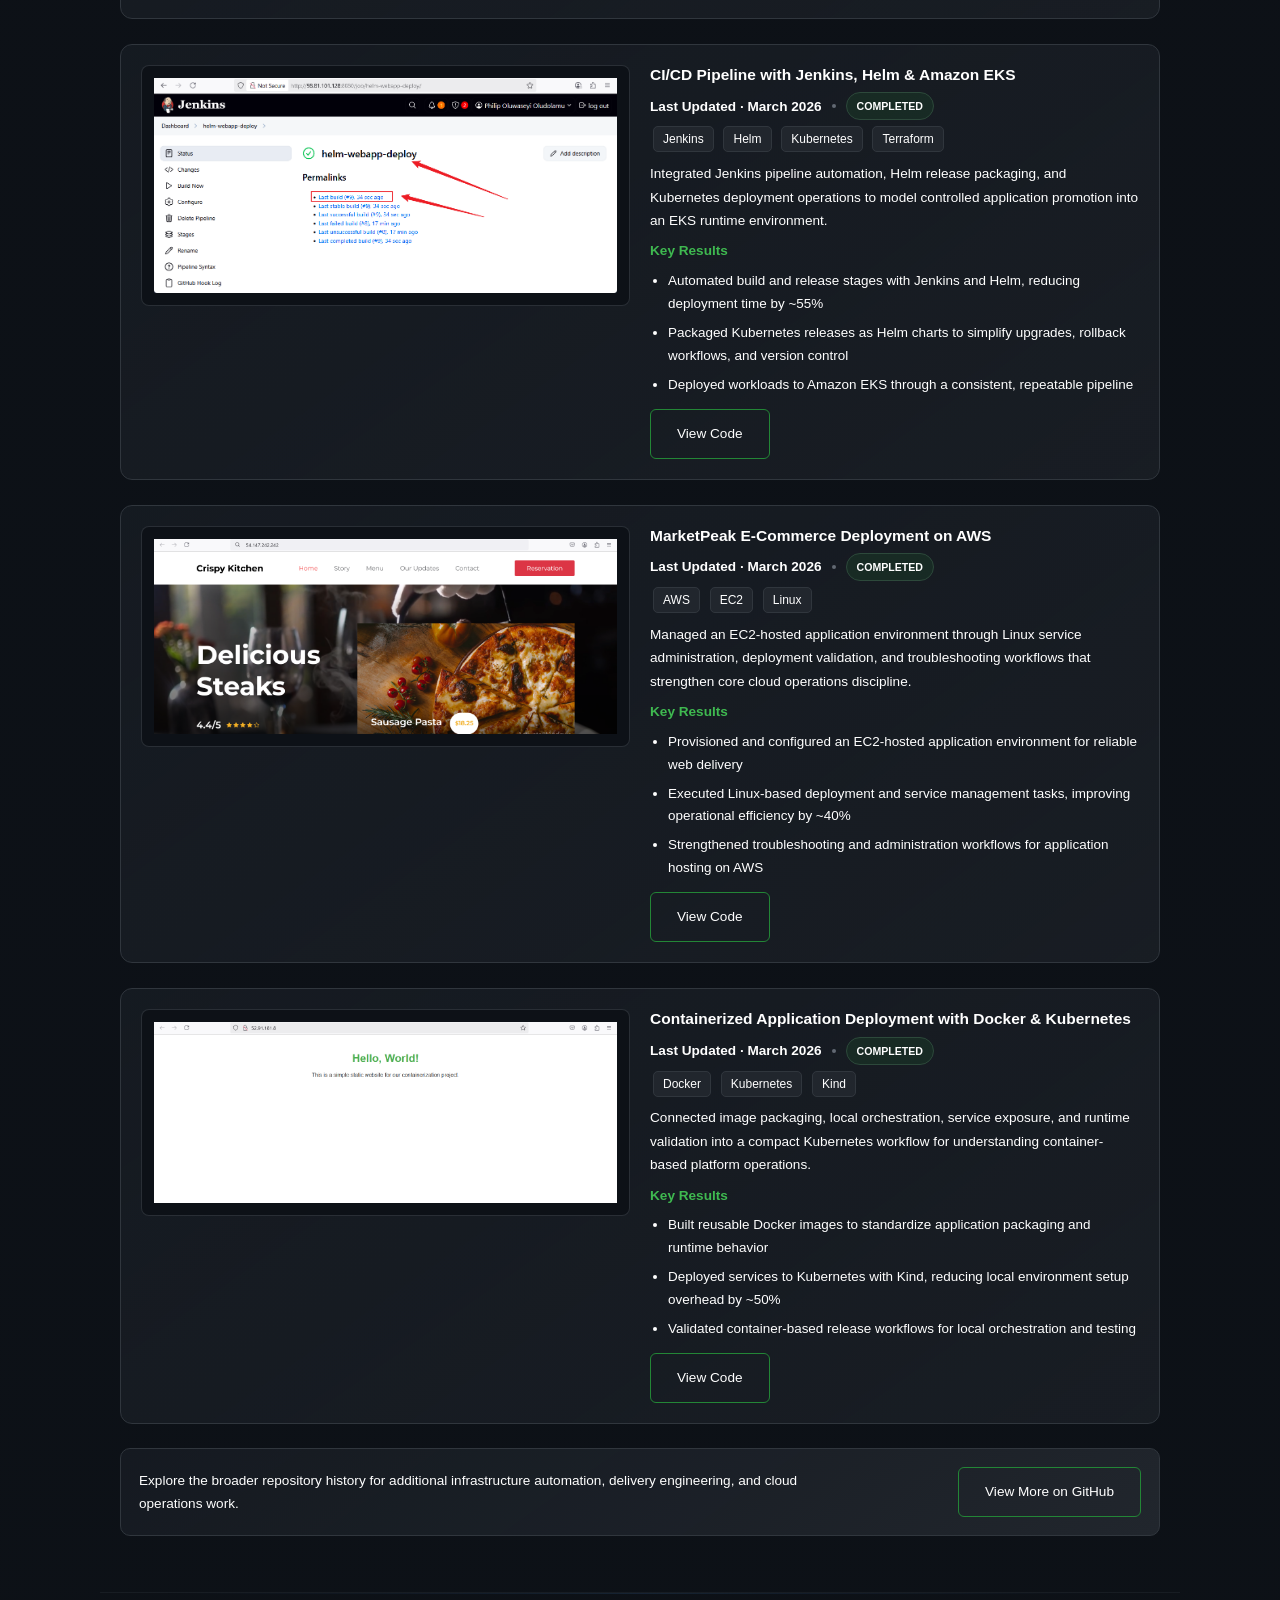
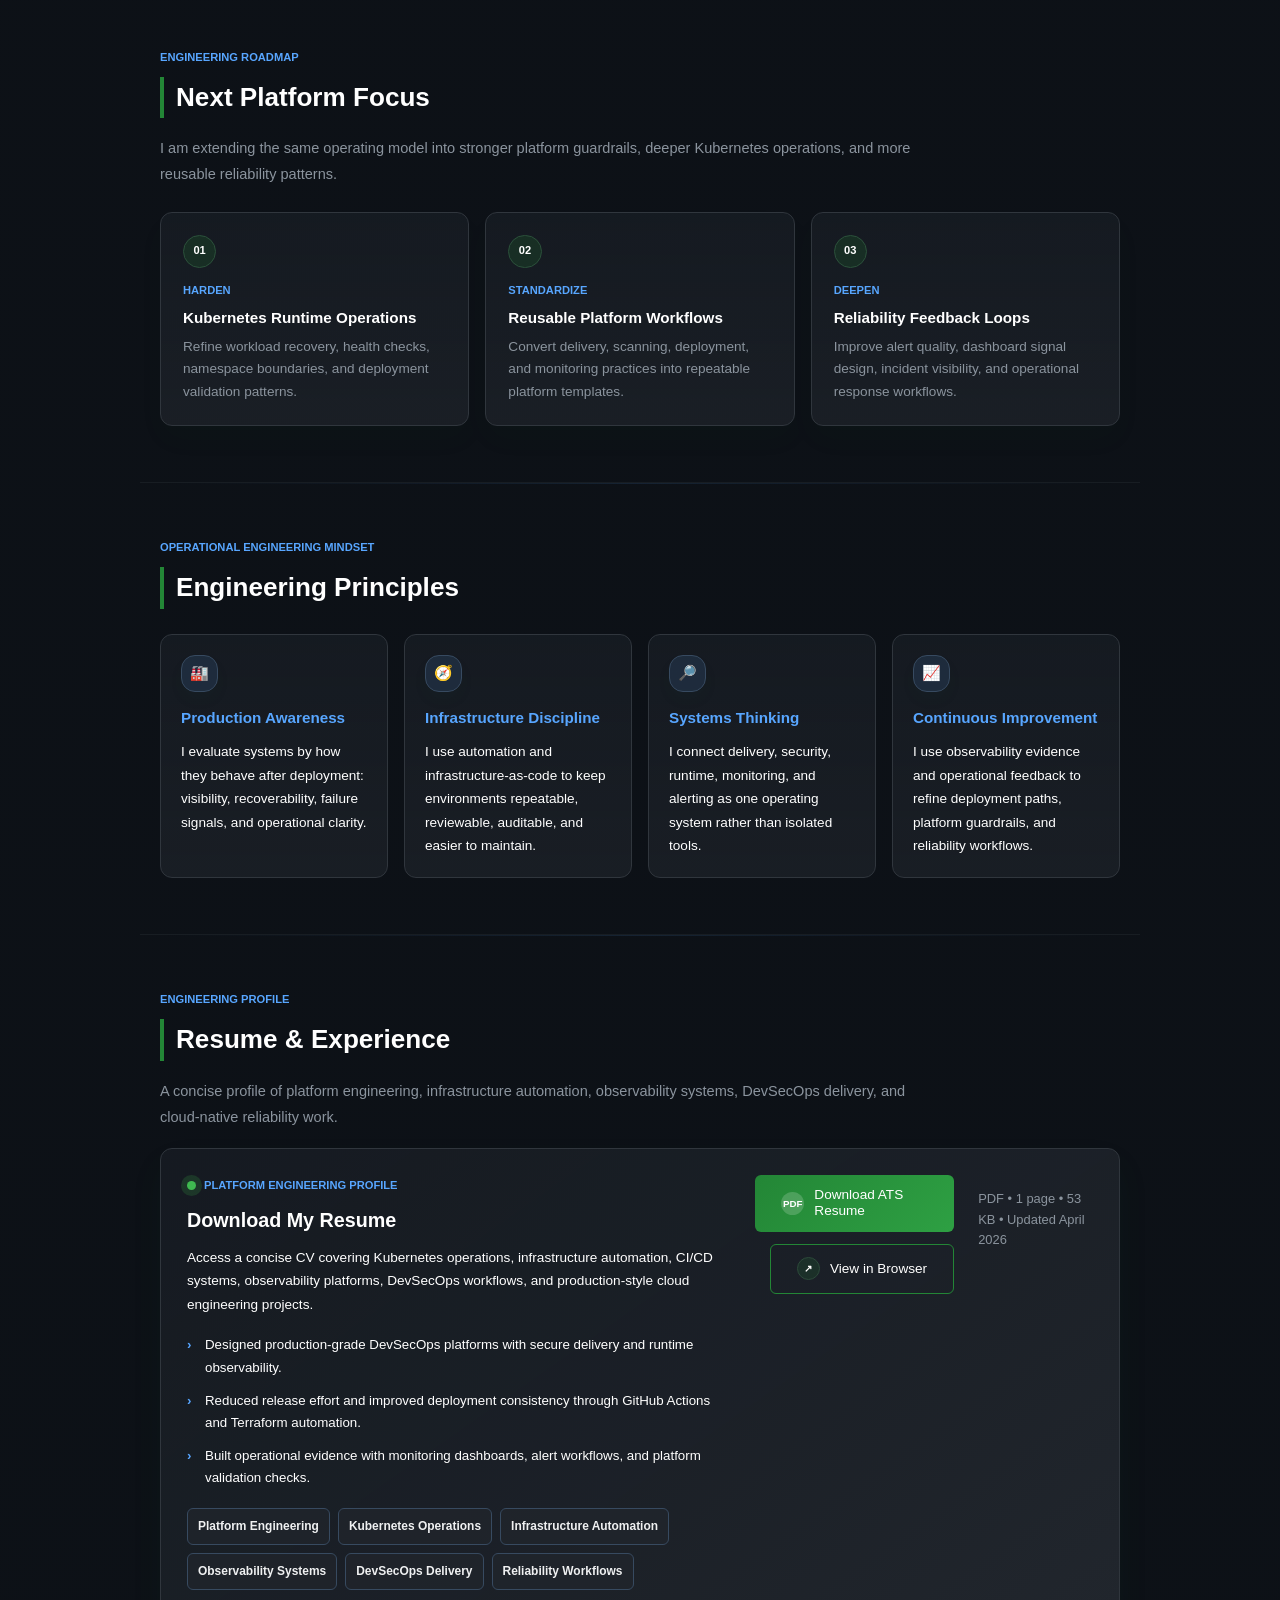
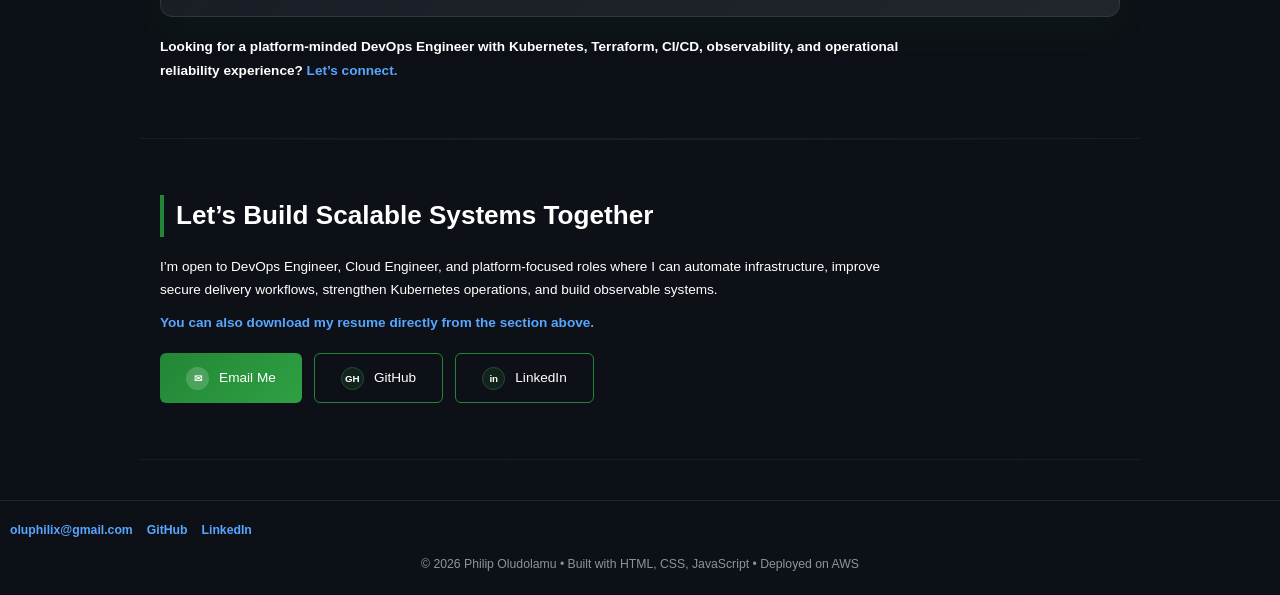
==== commit 44dd1068: "feat: redesign hero with remote targeting, new headline, and resume CTA" ====
--- a/index.html
+++ b/index.html
@@ -70,6 +70,8 @@
                 <li><a href="#about">About</a></li>
                 <li><a href="#skills">Skills</a></li>
                 <li><a href="#flagship-platform">Platform</a></li>
+                <li><a href="#notes">Notes</a></li>
+                <li><a href="#writing">Writing</a></li>
                 <li><a href="#projects">Projects</a></li>
                 <li><a href="#resume">Resume</a></li>
                 <li><a href="#contact">Contact</a></li>
@@ -91,28 +93,29 @@
     <div class="hero-shell">
         <div class="hero-copy">
             <p class="hero-status">
-                Open to Platform, DevOps, and Cloud Engineering opportunities
-            </p>
+                Open to USA, Canada, UK & Europe remote DevOps engineering roles
+            </p>
+
+            <!-- availability line removed to avoid repetition and tighten hero content -->
 
             <p class="hero-tagline">
-                Platform Engineering • Runtime Operations • Observability
+                DevOps Engineering • Runtime Operations • Observability
             </p>
 
             <h1>
-                I design, secure, and operate cloud-native platform systems.
+                I build secure, observable cloud delivery platforms for production-grade DevOps.
             </h1>
 
             <p class="hero-subtext">
-                I engineer self-hosted Kubernetes environments, DevSecOps delivery workflows,
-                infrastructure automation, and observability systems that connect deployment
-                activity to measurable runtime operations.
+                I engineer Kubernetes workloads, GitHub Actions pipelines, Terraform automation,
+                and monitoring systems that turn deployment activity into reliable production operations.
             </p>
 
             <div class="hero-buttons">
 
                 <a href="#flagship-platform" class="btn">
                     <span class="btn-icon" aria-hidden="true">PF</span>
-                    <span class="btn-text">View Flagship Platform</span>
+                    <span class="btn-text">View DevOps Case Study</span>
                 </a>
 
                 <a href="https://github.com/Holuphilix"
@@ -133,6 +136,30 @@
                     <span class="btn-text">LinkedIn</span>
                 </a>
 
+                <a href="assets/Philip-Oludolamu-Resume-ATS.pdf" download class="btn secondary">
+                    <span class="btn-icon" aria-hidden="true">PDF</span>
+                    <span class="btn-text">Download Resume</span>
+                </a>
+
+            </div>
+
+            <div class="hero-profile-panel">
+                <span class="profile-label">DevOps candidate snapshot</span>
+                <h3>DevOps engineer with proven delivery automation, runtime visibility, and operational resilience experience.</h3>
+                <div class="profile-stats">
+                    <div>
+                        <strong>8+</strong>
+                        <span>platform systems delivered</span>
+                    </div>
+                    <div>
+                        <strong>70%</strong>
+                        <span>reduced manual release effort</span>
+                    </div>
+                    <div>
+                        <strong>1 min</strong>
+                        <span>alert detection & response</span>
+                    </div>
+                </div>
             </div>
         </div>
 
@@ -524,6 +551,85 @@
     </div>
 </section>
 
+<!-- ENGINEERING NOTES -->
+<section id="notes" class="notes-section">
+    <div class="section-kicker">Engineering reasoning</div>
+    <h2>Platform decisions with operational impact</h2>
+    <p class="section-lead">
+        I document not just what I built, but why: secure delivery choices, runtime resilience trade-offs, and observability signal design.
+    </p>
+
+    <div class="notes-grid">
+        <article class="note-card">
+            <span>Security-first delivery</span>
+            <h3>Keyless AWS deployment and IaC validation</h3>
+            <p>GitHub Actions, OIDC, Trivy, Checkov, and Gitleaks enforce secure release paths while keeping deployments repeatable and reviewable.</p>
+        </article>
+        <article class="note-card">
+            <span>Operational evidence</span>
+            <h3>Metrics, alerts, and runtime visibility</h3>
+            <p>Prometheus, Grafana, Alertmanager, and Slack notifications turn hidden production signals into concrete operational actions.</p>
+        </article>
+        <article class="note-card">
+            <span>Platform tradeoffs</span>
+            <h3>Control, scale, and reliability</h3>
+            <p>Self-hosted Kubernetes and Terraform infrastructure balance platform flexibility with production-grade reliability and deployment discipline.</p>
+        </article>
+    </div>
+
+    <div class="notes-cta">
+        <p>See the architecture decisions and platform trade-offs that shaped these systems.</p>
+        <a href="https://github.com/Holuphilix" target="_blank" rel="noopener noreferrer" class="btn secondary">Review engineering stories</a>
+    </div>
+</section>
+
+<!-- WRITING -->
+<section id="writing" class="writing-section">
+    <div class="section-kicker">Engineering writing</div>
+    <h2>Real DevOps decisions I made</h2>
+    <p class="section-lead">
+        Each post explains a concrete choice, the alternatives I rejected, and the operational result delivered.
+    </p>
+
+    <div class="writing-grid">
+        <article class="writing-card">
+            <span>Deployment</span>
+            <h3>Why GitHub Actions with OIDC was the right path</h3>
+            <p>Choosing keyless AWS deployment eliminated static credentials, reduced risk, and simplified secret management for every pipeline run.</p>
+            <ul>
+                <li>Decision: OIDC over long-lived AWS keys</li>
+                <li>Trade-off: more setup versus stronger runtime security</li>
+                <li>Result: safer CI/CD delivery and easier auditability</li>
+            </ul>
+        </article>
+        <article class="writing-card">
+            <span>Security</span>
+            <h3>Balancing scan coverage with release velocity</h3>
+            <p>I chose incremental DevSecOps gates so critical issues are caught early without blocking every unchanged build.</p>
+            <ul>
+                <li>Decision: targeted IaC and container checks</li>
+                <li>Trade-off: deeper validation versus acceptable pipeline time</li>
+                <li>Result: faster pushes while preserving security signal</li>
+            </ul>
+        </article>
+        <article class="writing-card">
+            <span>Observability</span>
+            <h3>Why external probes matter for production confidence</h3>
+            <p>Adding Blackbox Exporter gave me real uptime evidence beyond internal runtime metrics and exposed real user-facing availability gaps.</p>
+            <ul>
+                <li>Decision: external monitoring in addition to Prometheus</li>
+                <li>Trade-off: more infrastructure versus stronger availability insight</li>
+                <li>Result: uptime alerts that reflect real end-user experience</li>
+            </ul>
+        </article>
+    </div>
+
+    <div class="writing-cta">
+        <p>These posts showcase how I turn DevOps strategy into concrete, measurable engineering choices.</p>
+        <a href="https://github.com/Holuphilix" target="_blank" rel="noopener noreferrer" class="btn secondary">View related case notes</a>
+    </div>
+</section>
+
 <!-- PROJECTS -->
 <section id="projects">
     <h2>Featured Projects</h2>
@@ -563,10 +669,10 @@
 
             <h4 class="impact">Key Results</h4>
             <ul>
-                <li>Standardized secure delivery with GitHub Actions, Docker, Kubernetes, Terraform, Gitleaks, Checkov, and Trivy</li>
-                <li>Validated runtime operations through namespace, deployment, service, pod, endpoint, and recovery checks</li>
-                <li>Integrated Prometheus, Grafana, Alertmanager, and Slack to connect telemetry with operational response</li>
-                <li>Documented architecture and operational evidence through real validation screenshots and platform topology diagrams</li>
+                <li>Reduced release toil by ~65% with GitHub Actions, Terraform, Docker, Kubernetes, Gitleaks, Checkov, and Trivy</li>
+                <li>Cut deployment drift by 90% with infrastructure-as-code and consistent environment validation checks</li>
+                <li>Enabled <1-minute incident detection with Prometheus, Grafana, Alertmanager, and Slack escalation workflows</li>
+                <li>Delivered a reproducible platform record with architecture diagrams, validation evidence, and operational dashboards</li>
             </ul>
 
             <a href="#flagship-platform" class="btn">View Case Study</a>
@@ -983,6 +1089,12 @@
                 observability platforms, DevSecOps workflows, and production-style cloud engineering projects.
             </p>
 
+            <ul class="resume-highlights">
+                <li>Designed production-grade DevSecOps platforms with secure delivery and runtime observability.</li>
+                <li>Reduced release effort and improved deployment consistency through GitHub Actions and Terraform automation.</li>
+                <li>Built operational evidence with monitoring dashboards, alert workflows, and platform validation checks.</li>
+            </ul>
+
             <div class="resume-signal-grid" aria-label="Resume focus areas">
                 <span>Platform Engineering</span>
                 <span>Kubernetes Operations</span>
@@ -1032,6 +1144,11 @@
 </section>
 
 <footer>
+    <div class="footer-links">
+        <a href="mailto:oluphilix@gmail.com">oluphilix@gmail.com</a>
+        <a href="https://github.com/Holuphilix" target="_blank" rel="noopener noreferrer">GitHub</a>
+        <a href="https://www.linkedin.com/in/philip-oludolamu" target="_blank" rel="noopener noreferrer">LinkedIn</a>
+    </div>
     <p>© 2026 Philip Oludolamu • Built with HTML, CSS, JavaScript • Deployed on AWS</p>
 </footer>
 
--- a/style.css
+++ b/style.css
@@ -207,7 +207,7 @@
 .hero-shell {
     display: grid;
     grid-template-columns: minmax(0, 1.55fr) minmax(260px, 0.65fr);
-    align-items: center;
+    align-items: start;
     gap: 34px;
 }
 
@@ -245,7 +245,7 @@
 }
 
 .hero-image {
-    width: min(210px, 100%);
+    width: min(220px, 100%);
     margin: 0 auto 14px;
     padding: 10px;
     border-radius: 28px;
@@ -276,7 +276,8 @@
 
 .hero-side {
     justify-self: end;
-    width: min(280px, 100%);
+    width: min(260px, 100%);
+    align-self: start;
 }
 
 .hero-platform-card {
@@ -310,6 +311,201 @@
     color: var(--muted);
     font-size: 0.92rem;
     line-height: 1.58;
+}
+
+.hero-location {
+    display: block;
+    margin: 8px 0 16px;
+    color: var(--text);
+    font-size: 0.96rem;
+    font-weight: 600;
+}
+
+.hero-profile-panel {
+    margin-top: 26px;
+    padding: 20px;
+    border-radius: 18px;
+    background: linear-gradient(145deg, color-mix(in srgb, var(--surface) 94%, transparent), color-mix(in srgb, var(--surface-2) 82%, transparent));
+    border: 1px solid color-mix(in srgb, var(--accent-bright) 22%, var(--border));
+    box-shadow: 0 20px 40px color-mix(in srgb, var(--shadow-card) 16%, transparent);
+}
+
+.profile-label {
+    display: inline-flex;
+    margin-bottom: 14px;
+    color: var(--accent-bright);
+    font-size: 0.8rem;
+    font-weight: 700;
+    text-transform: uppercase;
+    letter-spacing: 0;
+}
+
+.hero-profile-panel h3 {
+    margin: 0 0 16px;
+    font-size: 1.04rem;
+    color: var(--text);
+    line-height: 1.6;
+}
+
+.profile-stats {
+    display: grid;
+    grid-template-columns: repeat(3, minmax(0, 1fr));
+    gap: 12px;
+}
+
+.profile-stats div {
+    padding: 14px;
+    border-radius: 14px;
+    background: var(--surface);
+    border: 1px solid var(--border);
+    box-shadow: 0 14px 30px color-mix(in srgb, var(--shadow-card) 14%, transparent);
+}
+
+.profile-stats strong {
+    display: block;
+    margin-bottom: 6px;
+    font-size: 1.25rem;
+    color: var(--text);
+}
+
+.profile-stats span {
+    color: var(--muted);
+    font-size: 0.88rem;
+    line-height: 1.5;
+}
+
+.notes-section {
+    max-width: 1080px;
+    padding-top: 64px;
+    padding-bottom: 62px;
+}
+
+.notes-grid {
+    display: grid;
+    grid-template-columns: repeat(3, minmax(0, 1fr));
+    gap: 18px;
+    margin-top: 26px;
+}
+
+.note-card {
+    padding: 22px;
+    border-radius: 16px;
+    background: linear-gradient(145deg, color-mix(in srgb, var(--surface) 94%, transparent), color-mix(in srgb, var(--surface-2) 70%, transparent));
+    border: 1px solid var(--border);
+    box-shadow: 0 16px 30px color-mix(in srgb, var(--shadow-card) 16%, transparent);
+}
+
+.note-card span {
+    display: inline-flex;
+    margin-bottom: 12px;
+    color: var(--accent-bright);
+    font-size: 0.8rem;
+    font-weight: 700;
+    text-transform: uppercase;
+}
+
+.note-card h3 {
+    margin-bottom: 12px;
+    font-size: 1.15rem;
+    color: var(--text);
+    line-height: 1.5;
+}
+
+.note-card p {
+    color: var(--muted);
+    line-height: 1.78;
+}
+
+.notes-cta {
+    margin-top: 26px;
+    display: flex;
+    align-items: center;
+    justify-content: space-between;
+    gap: 18px;
+    padding: 20px 22px;
+    border: 1px solid var(--border);
+    border-radius: 14px;
+    background: color-mix(in srgb, var(--surface) 92%, transparent);
+}
+
+.notes-cta p {
+    margin: 0;
+    color: var(--text);
+    font-size: 1rem;
+}
+
+.writing-section {
+    max-width: 1080px;
+    padding-top: 60px;
+    padding-bottom: 60px;
+}
+
+.writing-grid {
+    display: grid;
+    grid-template-columns: repeat(3, minmax(0, 1fr));
+    gap: 18px;
+    margin-top: 28px;
+}
+
+.writing-card {
+    padding: 24px;
+    border-radius: 18px;
+    background: linear-gradient(145deg, color-mix(in srgb, var(--surface) 92%, transparent), color-mix(in srgb, var(--surface-2) 76%, transparent));
+    border: 1px solid var(--border);
+    box-shadow: 0 16px 28px color-mix(in srgb, var(--shadow-card) 18%, transparent);
+}
+
+.writing-card span {
+    display: inline-flex;
+    margin-bottom: 14px;
+    color: var(--accent-bright);
+    font-size: 0.74rem;
+    font-weight: 700;
+    text-transform: uppercase;
+    letter-spacing: 0;
+}
+
+.writing-card h3 {
+    margin-bottom: 14px;
+    color: var(--text);
+    font-size: 1.15rem;
+    line-height: 1.55;
+}
+
+.writing-card p {
+    margin-bottom: 16px;
+    color: var(--muted);
+    line-height: 1.7;
+}
+
+.writing-card ul {
+    list-style: disc;
+    padding-left: 18px;
+    color: var(--text);
+    font-size: 0.95rem;
+    line-height: 1.7;
+}
+
+.writing-card li {
+    margin-bottom: 10px;
+}
+
+.writing-cta {
+    margin-top: 28px;
+    display: flex;
+    align-items: center;
+    justify-content: space-between;
+    gap: 18px;
+    padding: 20px 22px;
+    border: 1px solid var(--border);
+    border-radius: 14px;
+    background: color-mix(in srgb, var(--surface) 94%, transparent);
+}
+
+.writing-cta p {
+    margin: 0;
+    color: var(--text);
+    font-size: 1rem;
 }
 
 .hero-tagline {
@@ -1248,6 +1444,31 @@
     font-weight: 600;
 }
 
+.resume-highlights {
+    list-style: none;
+    margin: 18px 0 0;
+    padding: 0;
+    display: grid;
+    gap: 10px;
+}
+
+.resume-highlights li {
+    padding-left: 18px;
+    color: var(--text);
+    font-size: 0.98rem;
+    line-height: 1.7;
+    position: relative;
+}
+
+.resume-highlights li::before {
+    content: "›";
+    position: absolute;
+    left: 0;
+    top: 0;
+    color: var(--accent-bright);
+    font-weight: 900;
+}
+
 .resume-actions {
     display: flex;
     flex-wrap: wrap;
@@ -1308,6 +1529,27 @@
     opacity: 1;
     transform: translateY(0);
     transition: opacity 0.55s ease, transform 0.55s ease;
+}
+
+.footer-links {
+    display: flex;
+    flex-wrap: wrap;
+    gap: 14px;
+    margin-bottom: 14px;
+}
+
+.footer-links a {
+    color: var(--accent-bright);
+    text-decoration: none;
+    font-weight: 600;
+}
+
+.footer-links a:hover {
+    text-decoration: underline;
+}
+
+footer p {
+    margin: 0;
 }
 
 /* RESPONSIVE */
@@ -1399,6 +1641,14 @@
     .hero-image {
         width: min(155px, 48vw);
         margin: 0;
+    }
+
+    .hero-profile-panel {
+        width: 100%;
+    }
+
+    .profile-stats {
+        grid-template-columns: repeat(2, minmax(0, 1fr));
     }
 
     .hero h1 {
@@ -1622,6 +1872,23 @@
         display: none;
     }
 
+    .notes-grid {
+        grid-template-columns: 1fr;
+    }
+
+    .notes-cta {
+        flex-direction: column;
+        align-items: flex-start;
+    }
+
+    .hero-profile-panel {
+        width: 100%;
+    }
+
+    .profile-stats {
+        grid-template-columns: 1fr;
+    }
+
     .evidence-frame {
         height: 190px;
     }
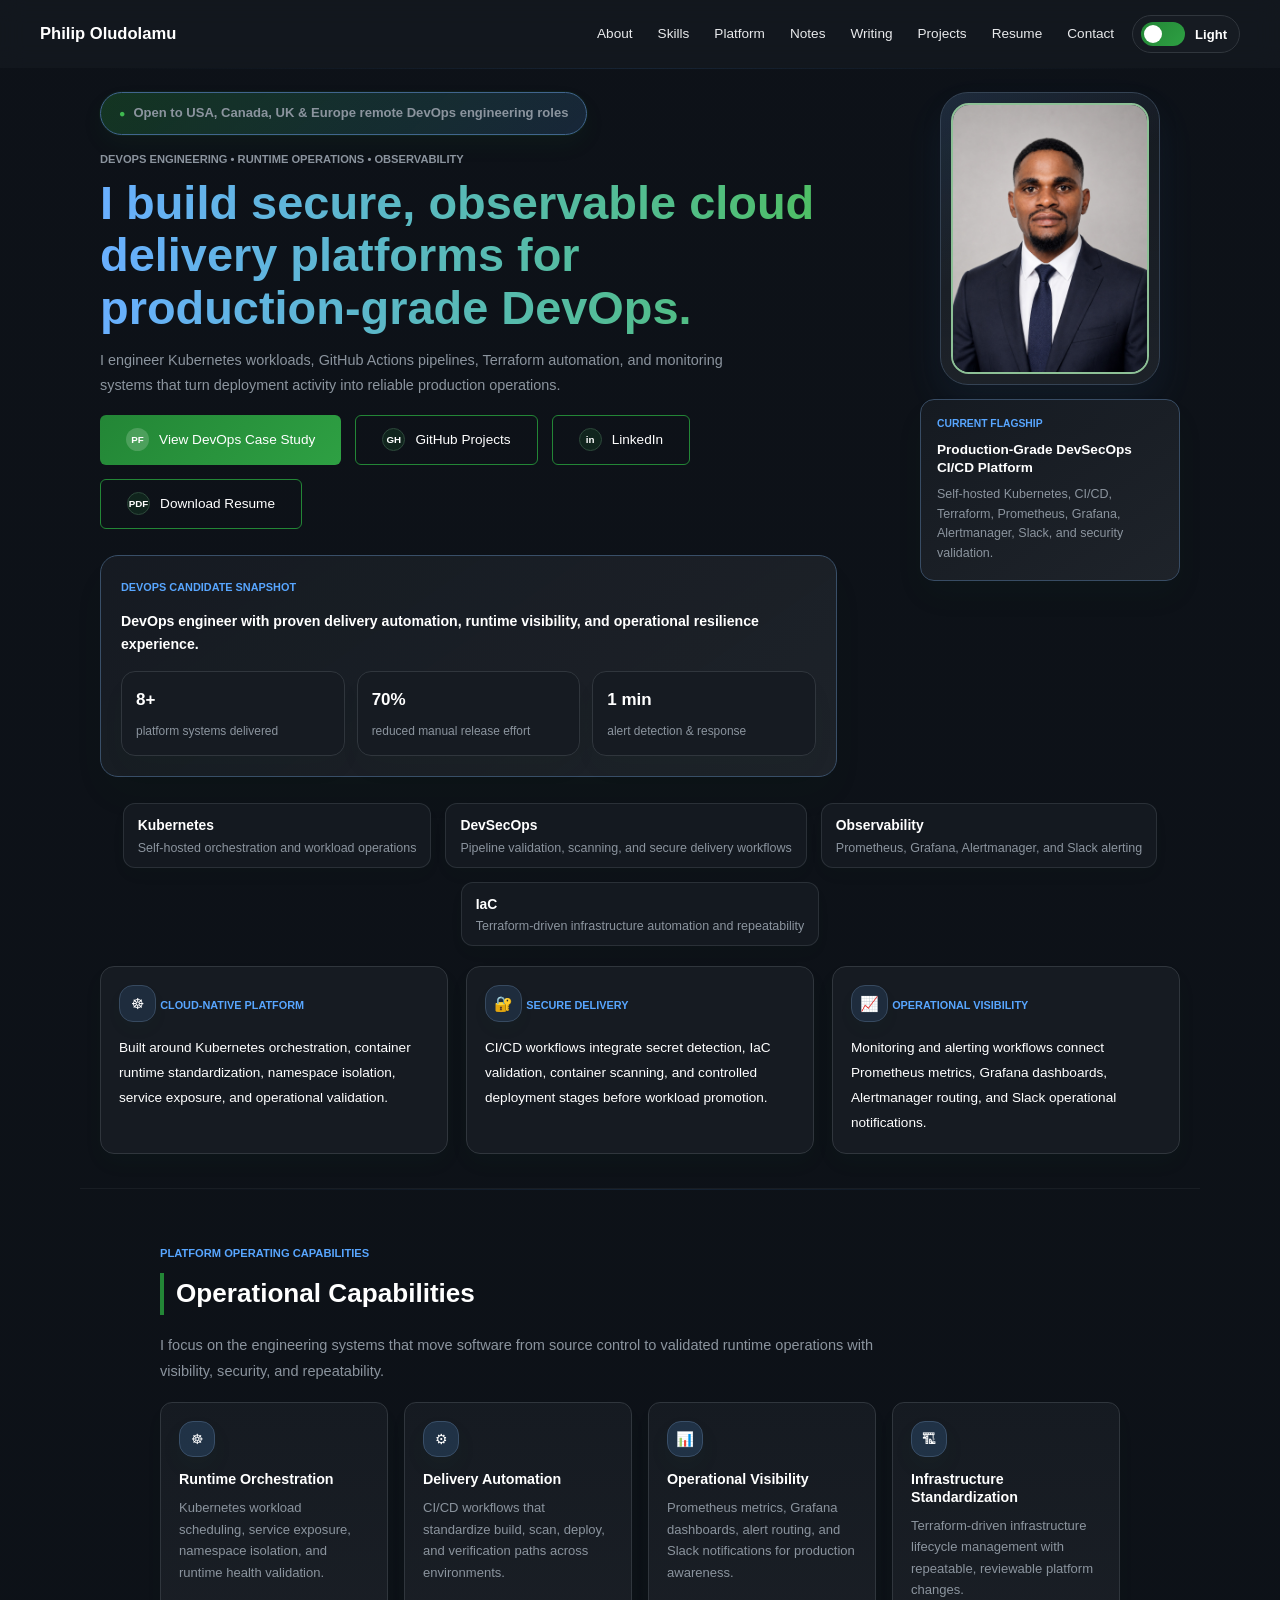
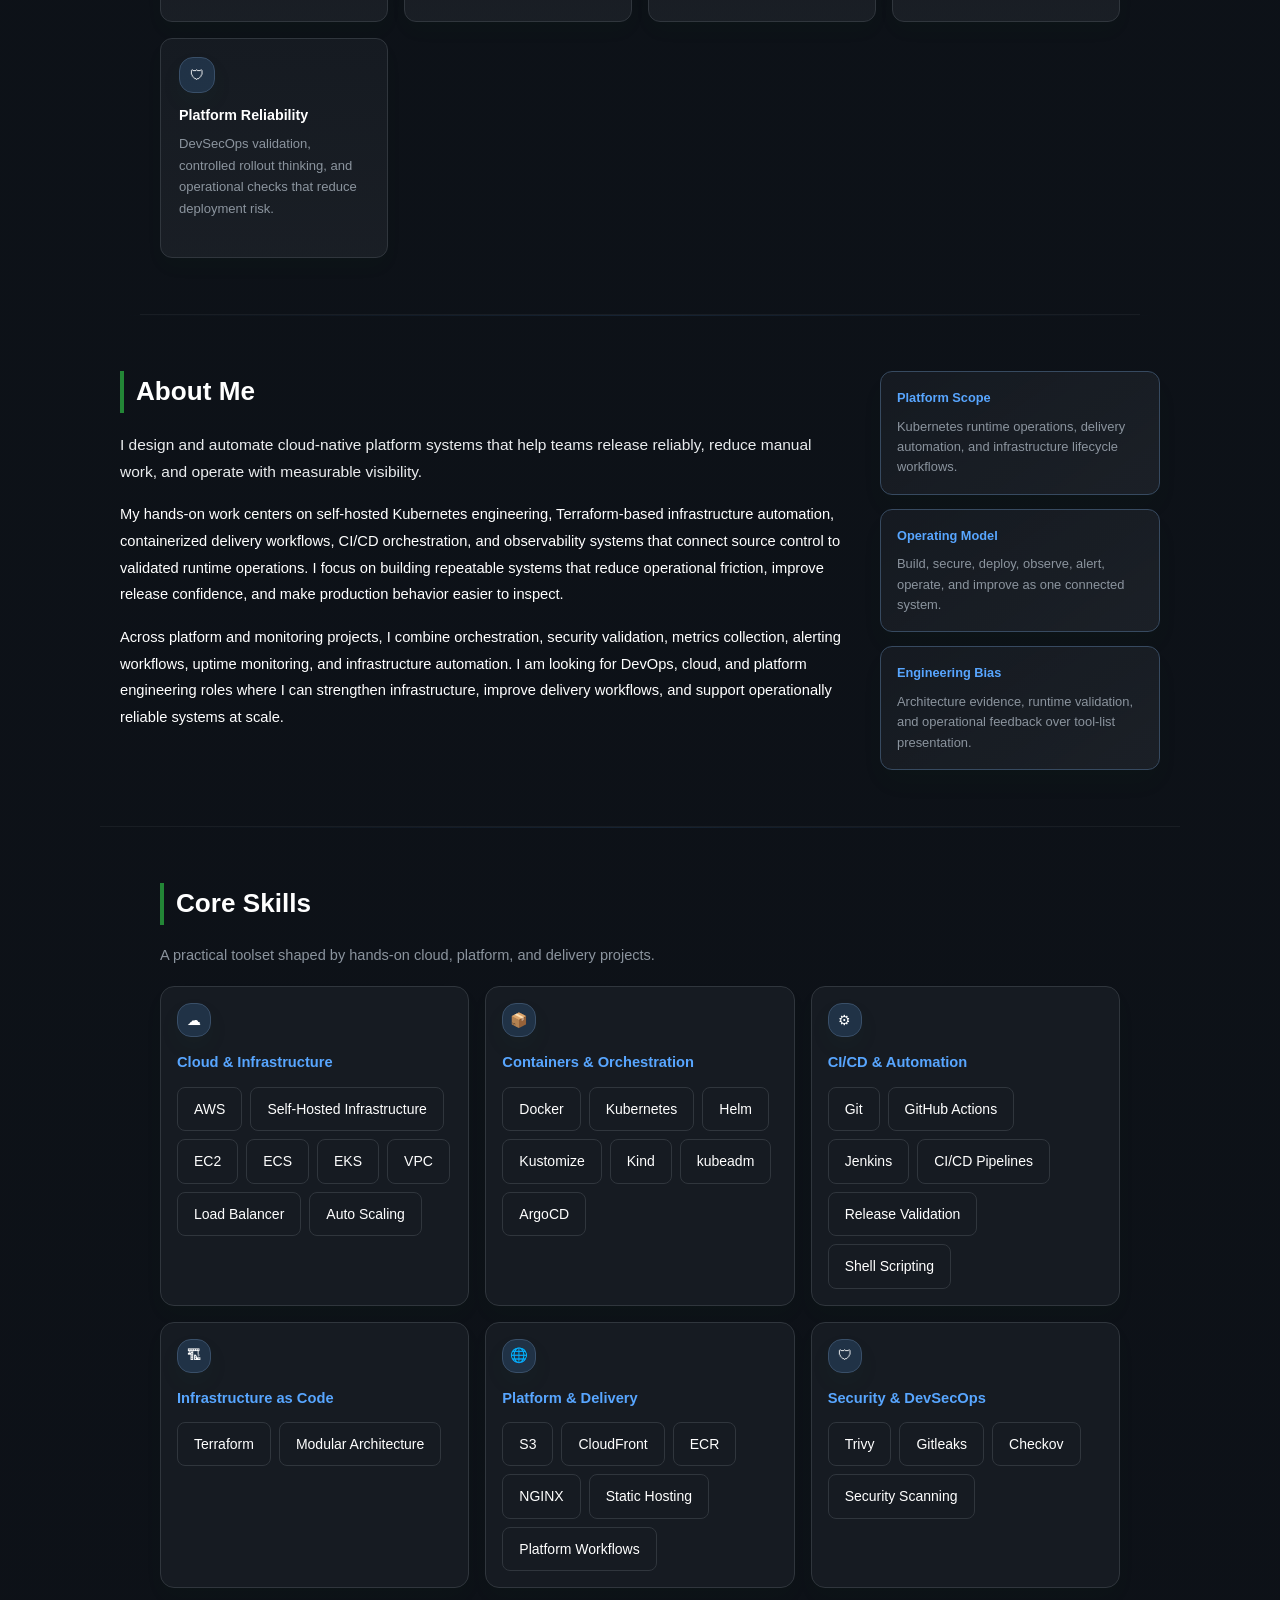
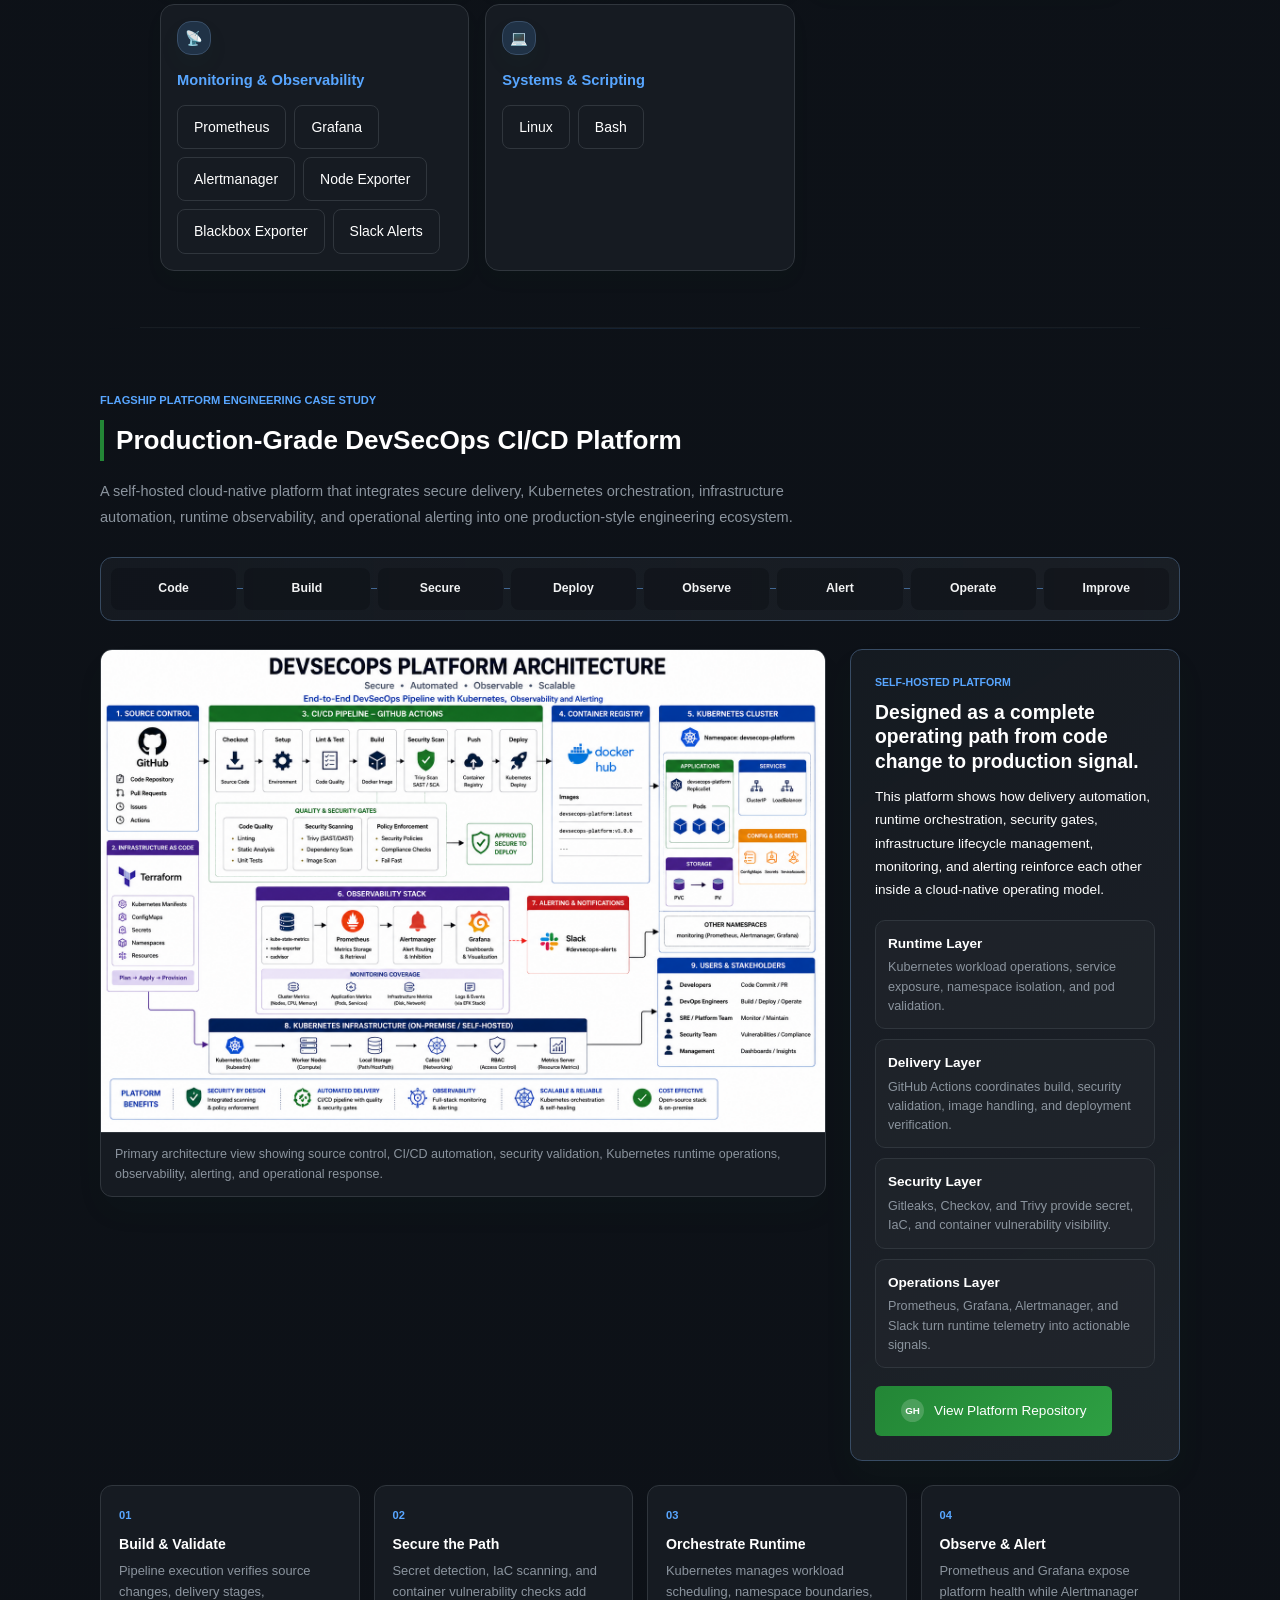
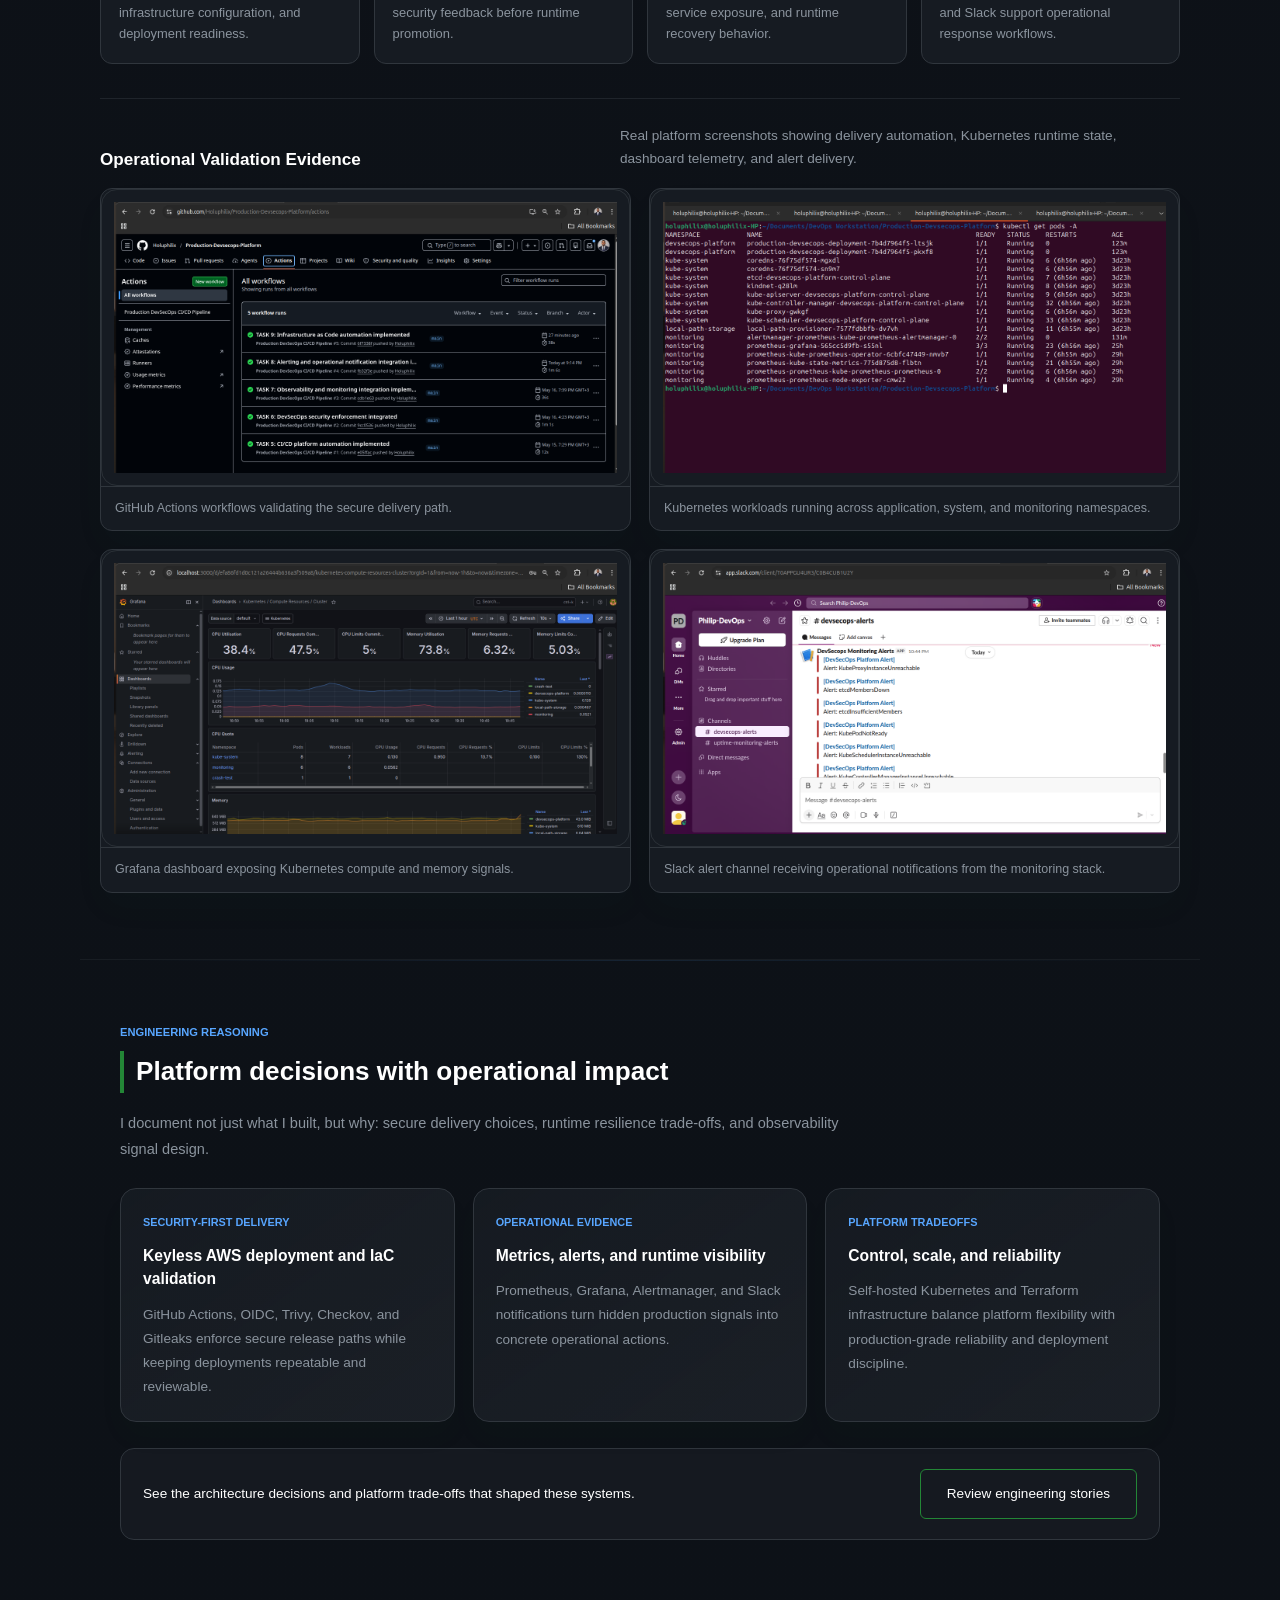
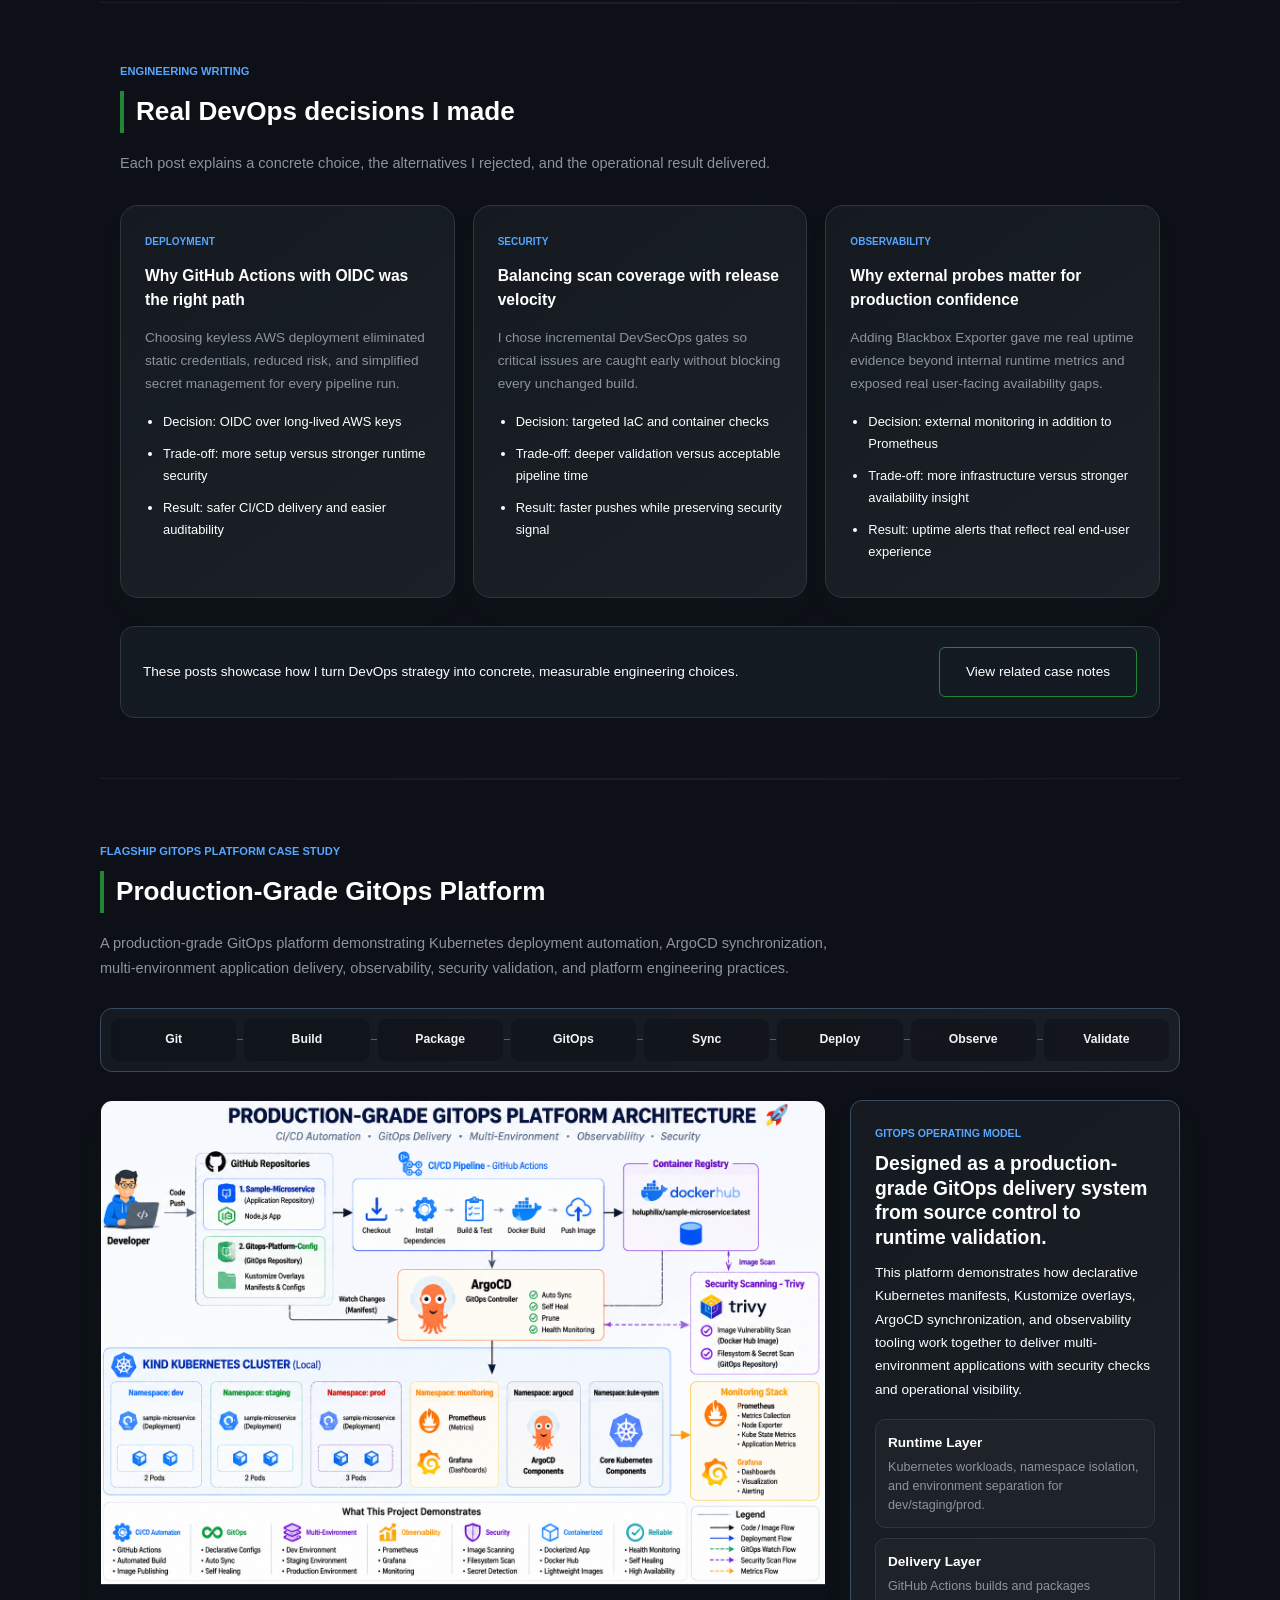
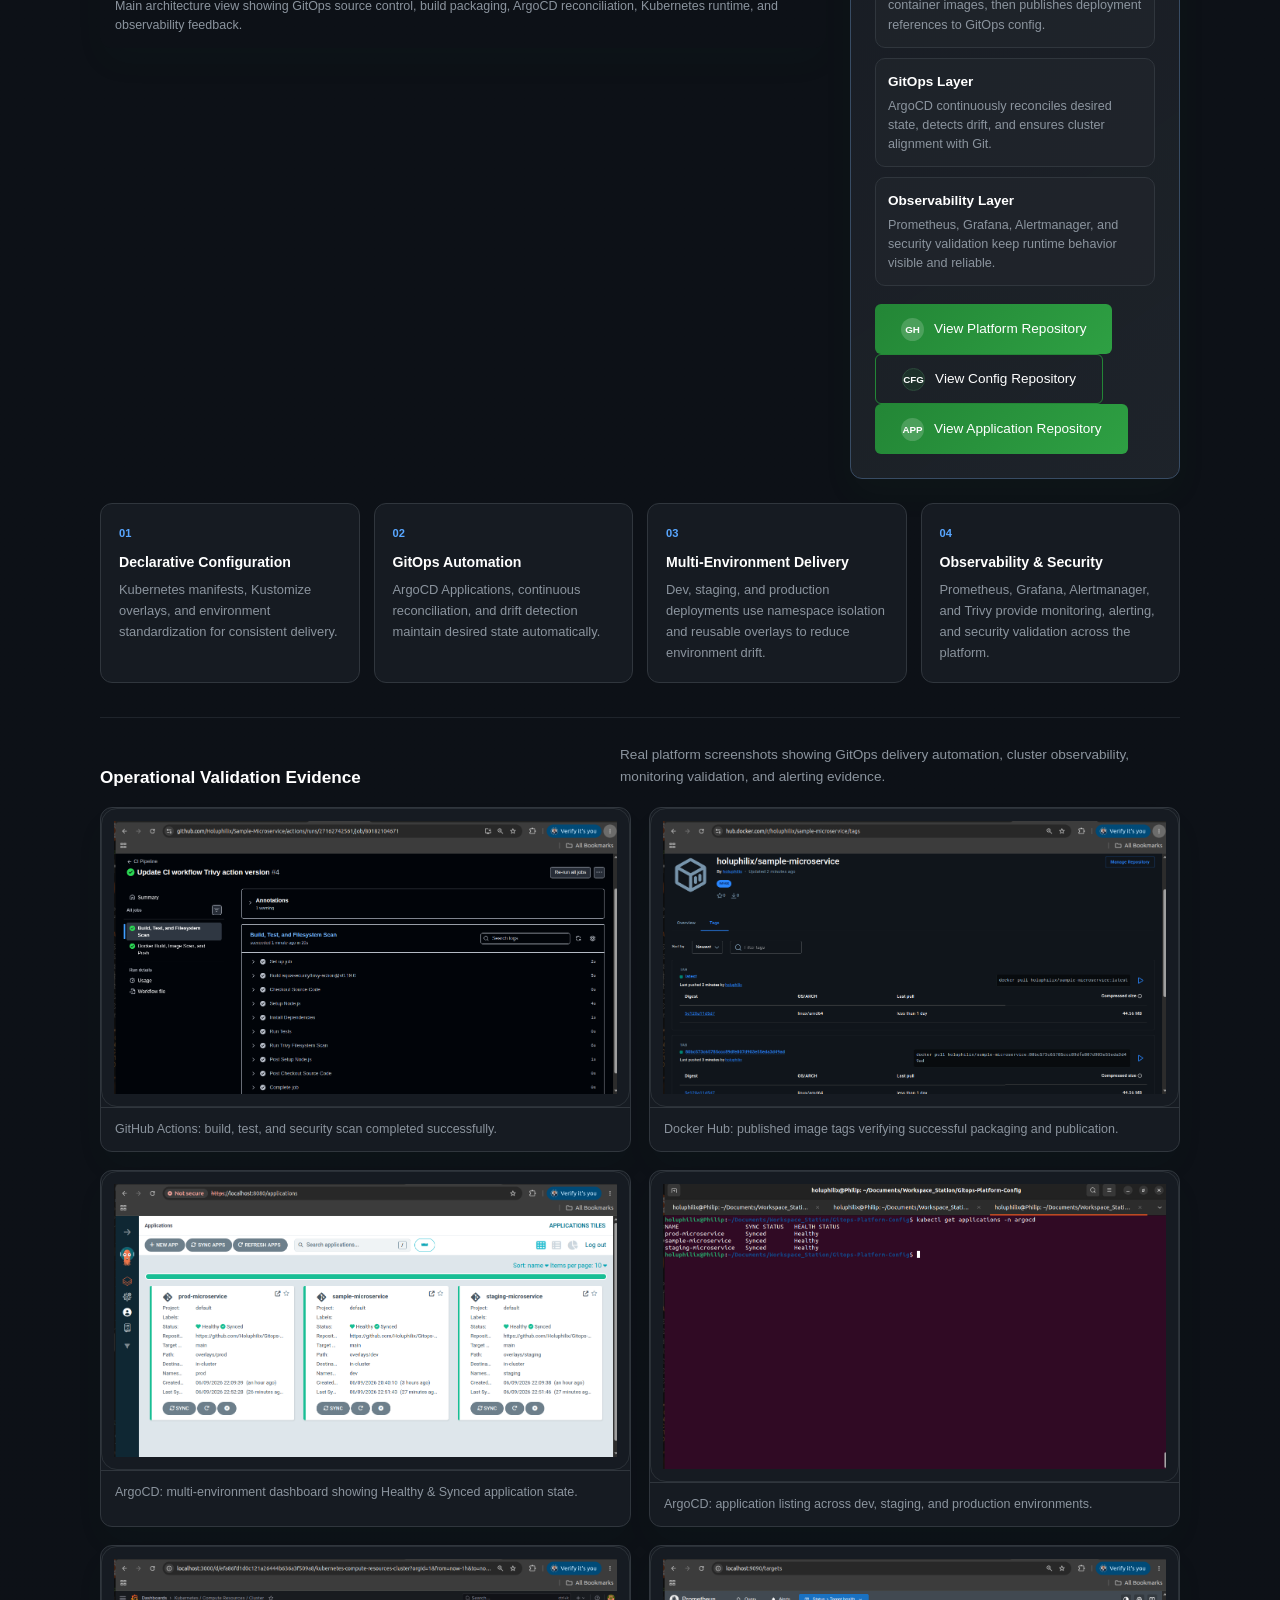
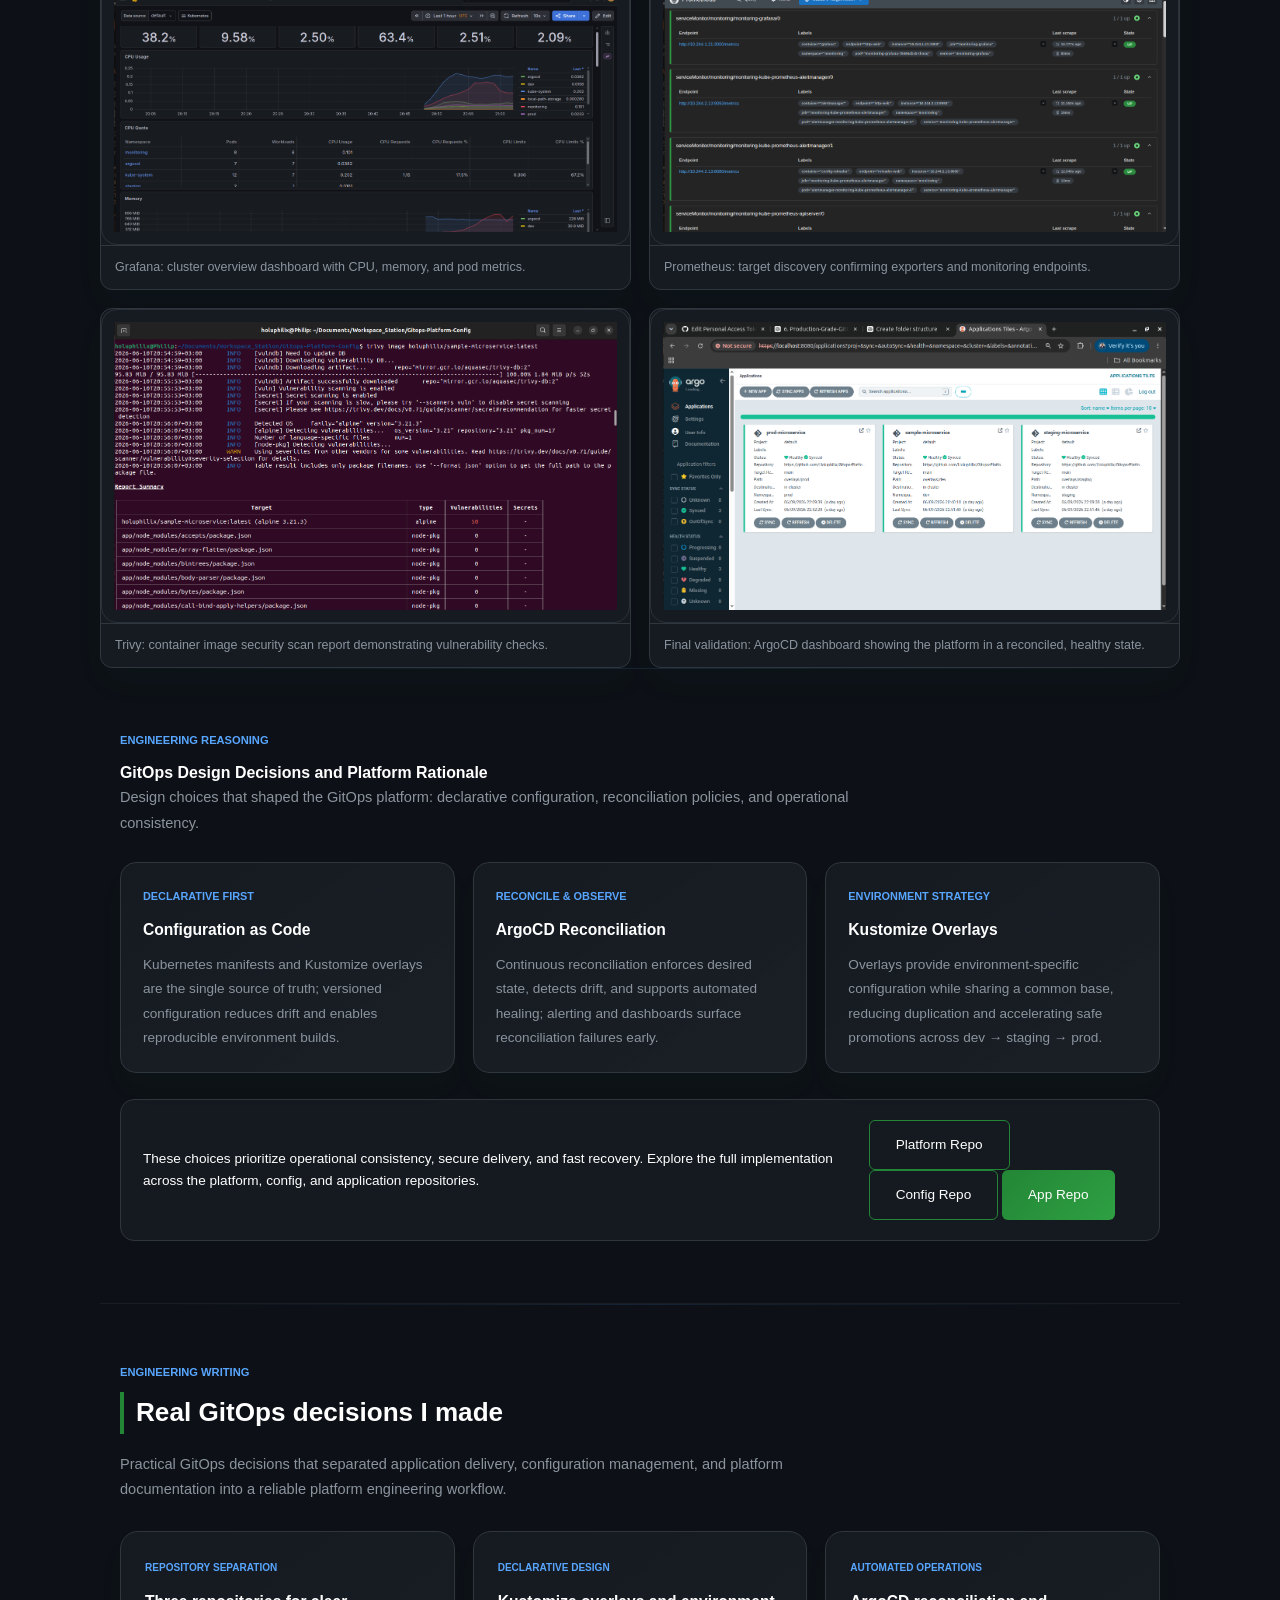
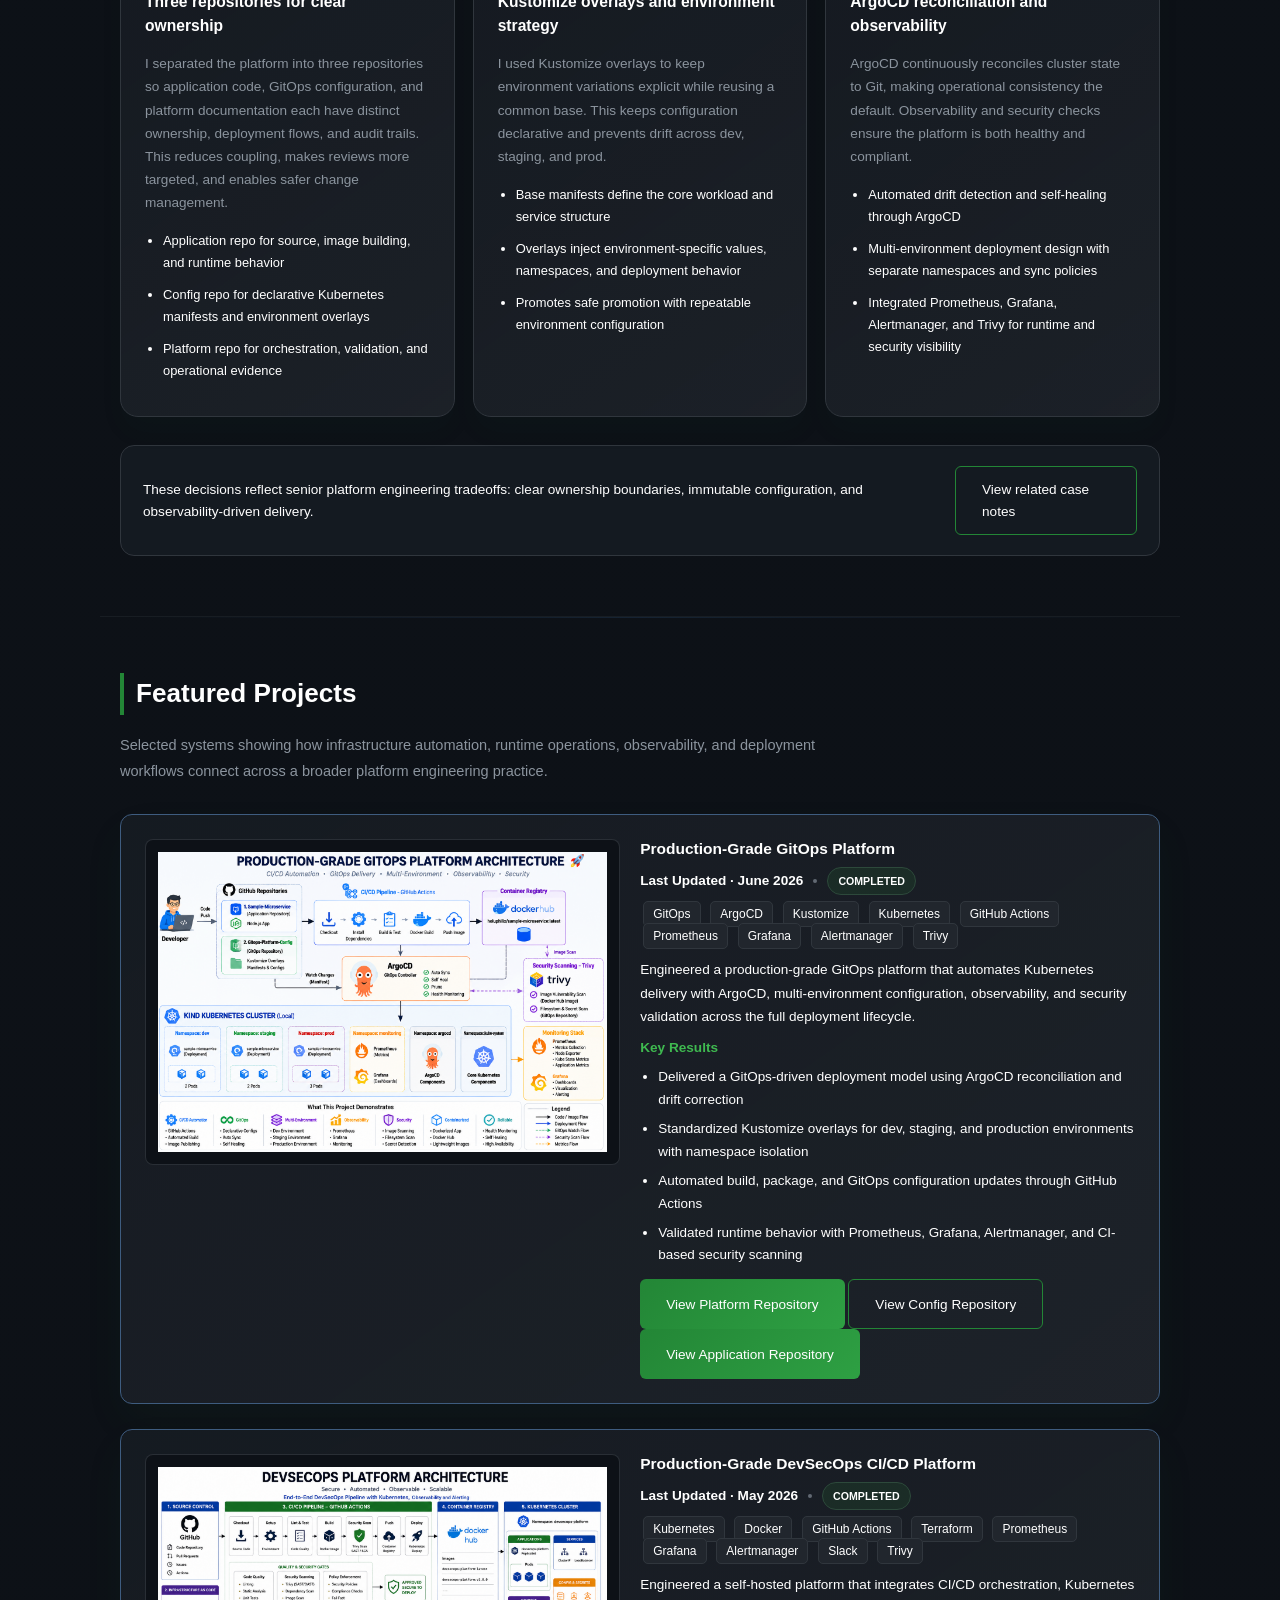
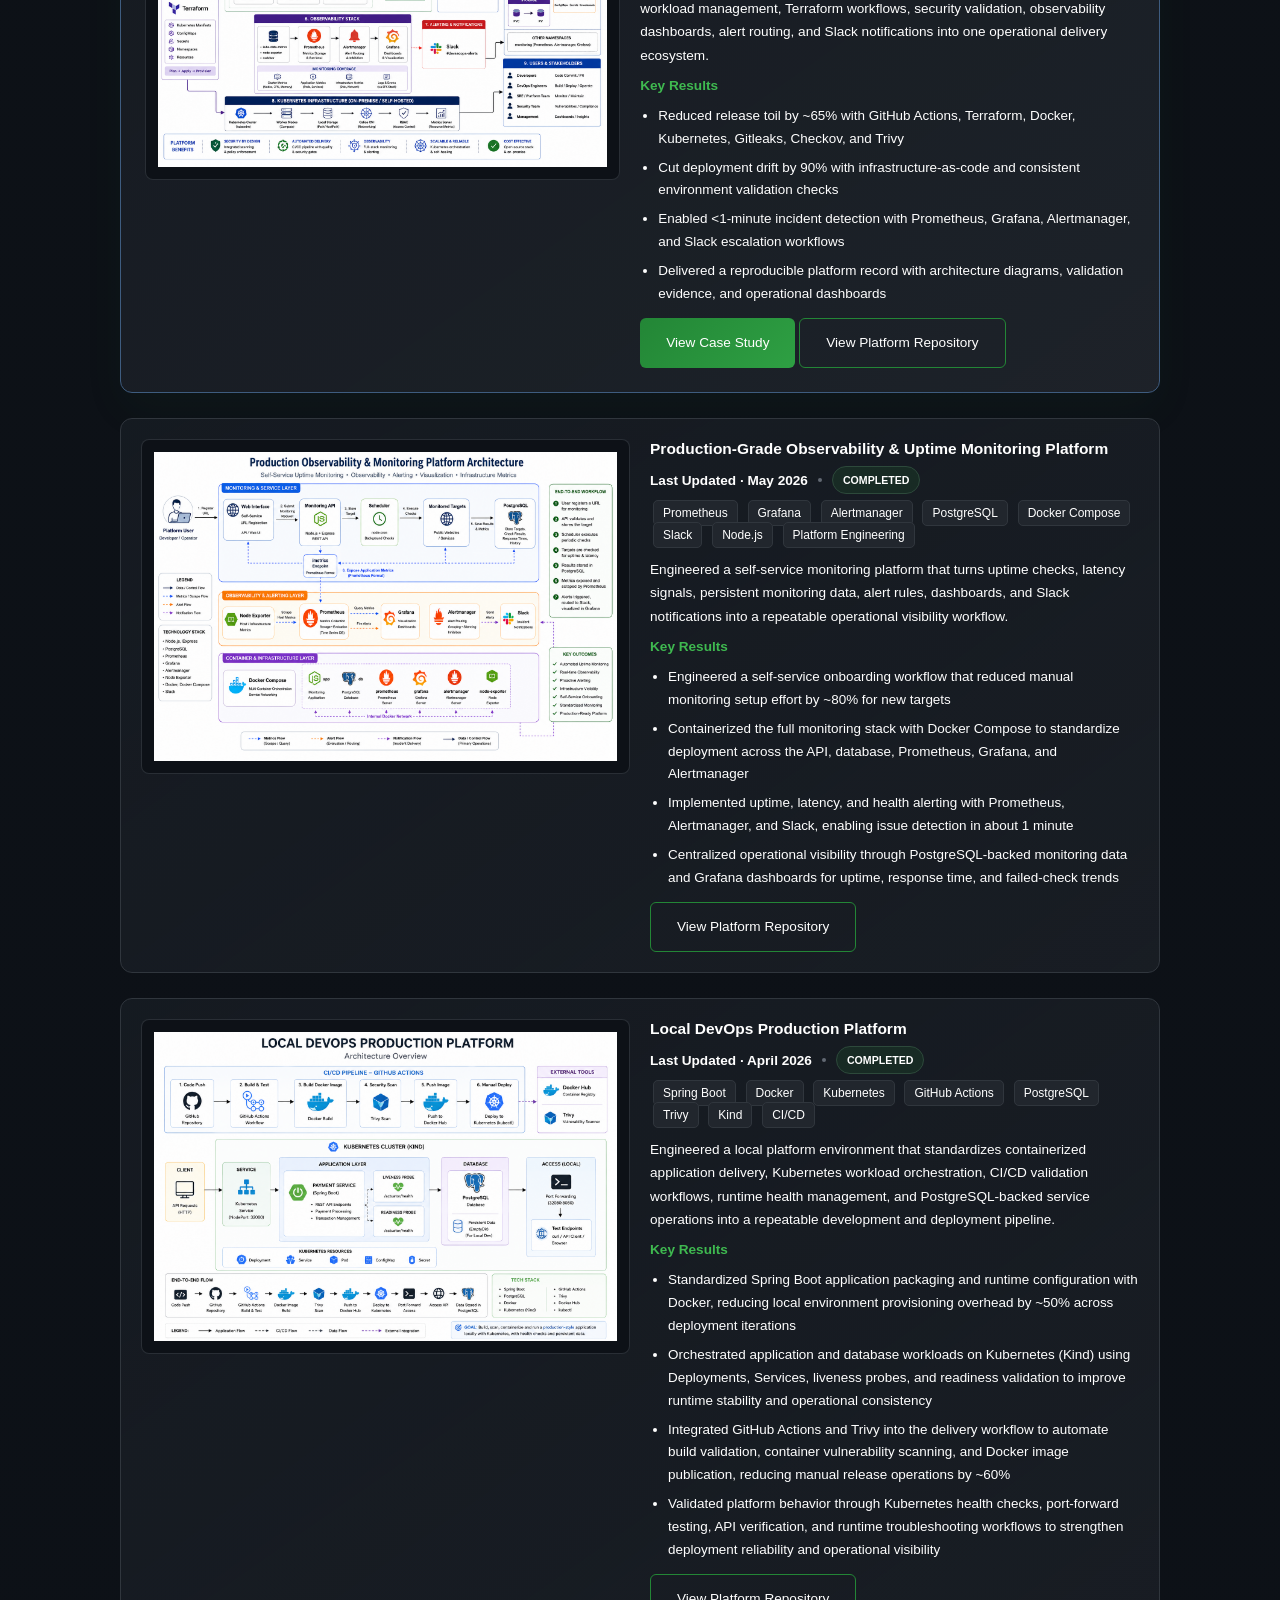
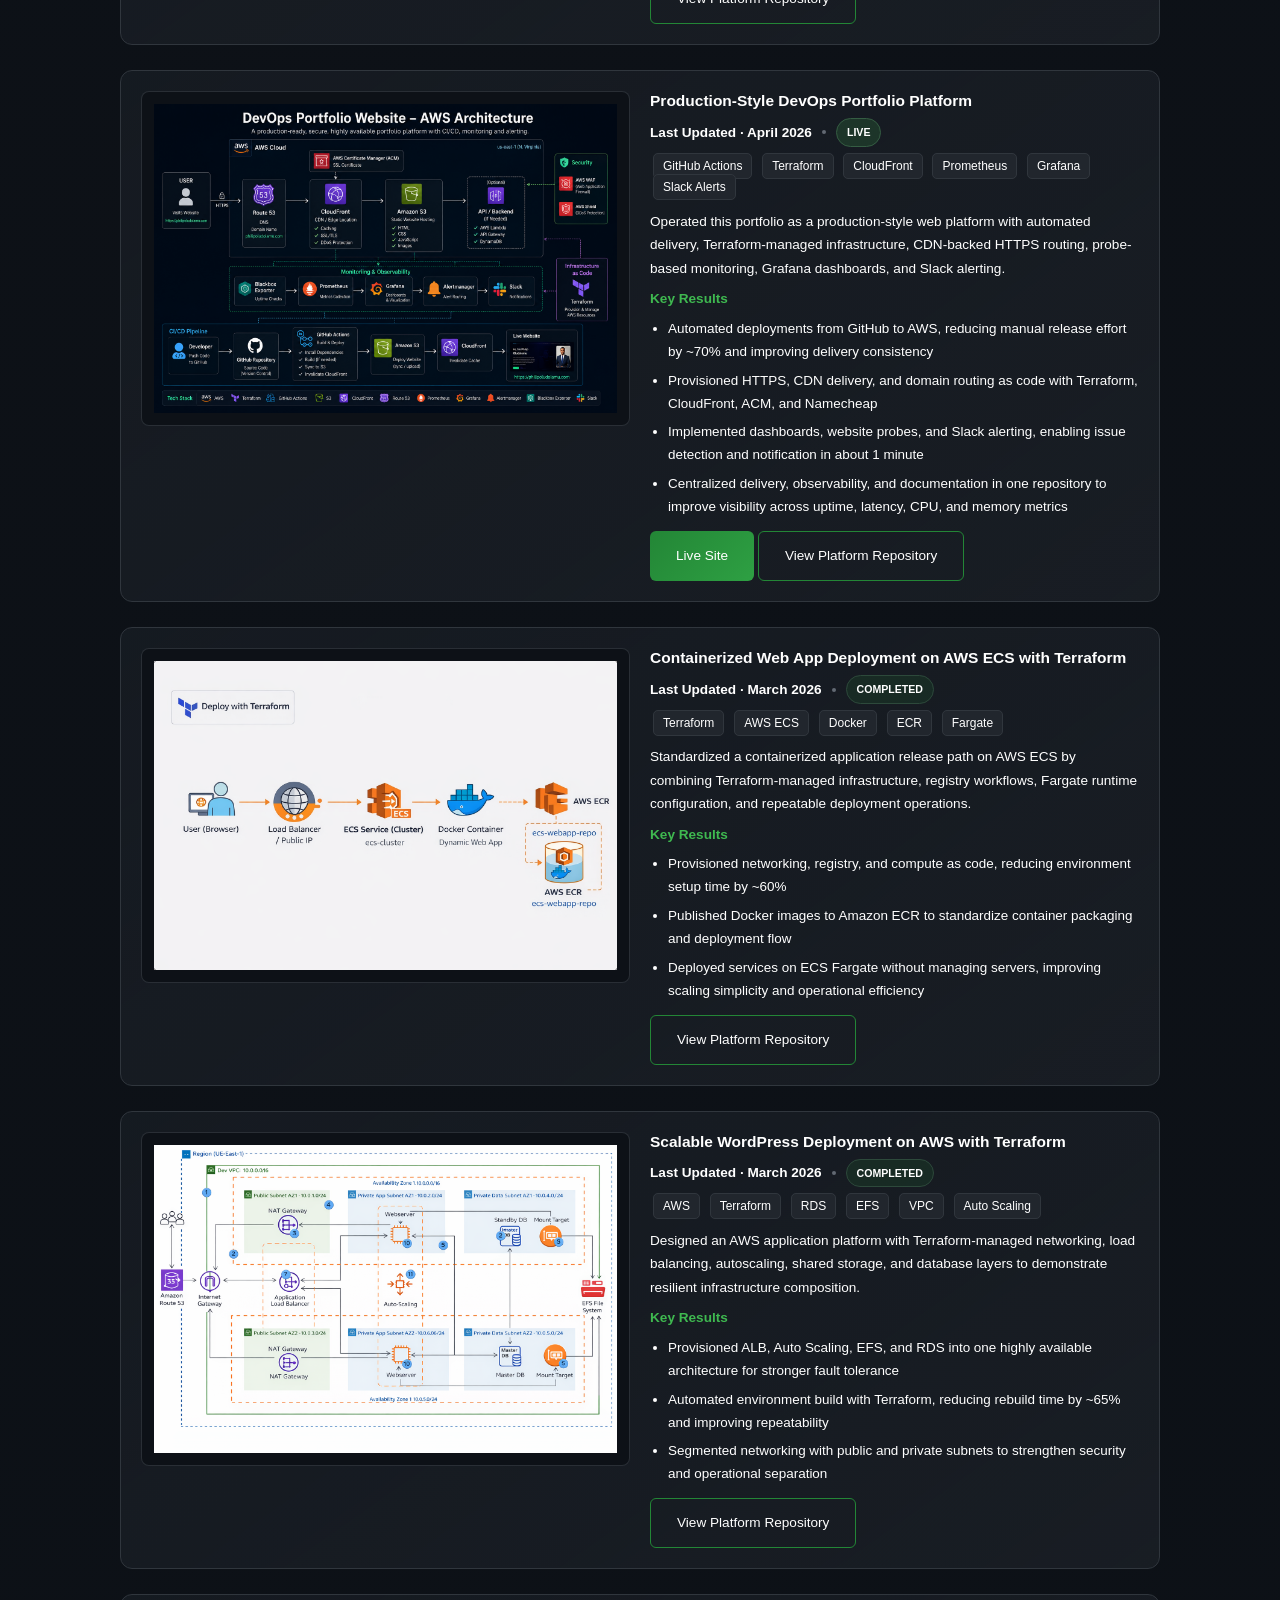
==== commit 8de8b5a4: "Add GitOps flagship platform and improve portfolio navigation" ====
--- a/index.html
+++ b/index.html
@@ -630,6 +630,258 @@
     </div>
 </section>
 
+<!-- FLAGSHIP GITOPS PLATFORM -->
+<section id="flagship-gitops-platform" class="flagship-platform">
+    <div class="section-kicker">FLAGSHIP GITOPS PLATFORM CASE STUDY</div>
+    <h2>Production-Grade GitOps Platform</h2>
+
+    <p class="section-lead">
+        A production-grade GitOps platform demonstrating Kubernetes deployment automation, ArgoCD synchronization,
+        multi-environment application delivery, observability, security validation, and platform engineering practices.
+    </p>
+
+    <div class="platform-flow" aria-label="GitOps delivery and operations flow">
+        <span>Git</span>
+        <span>Build</span>
+        <span>Package</span>
+        <span>GitOps</span>
+        <span>Sync</span>
+        <span>Deploy</span>
+        <span>Observe</span>
+        <span>Validate</span>
+    </div>
+
+    <div class="flagship-hero-grid">
+        <figure class="architecture-figure architecture-figure-clean">
+            <img src="assets/production-grade-gitops-platform-architecture.png"
+                 class="preview-img"
+                 alt="Architecture diagram for the Production-Grade GitOps Platform showing deployment automation, reconciliation, and observability">
+            <figcaption>Main architecture view showing GitOps source control, build packaging, ArgoCD reconciliation, Kubernetes runtime, and observability feedback.</figcaption>
+        </figure>
+
+        <div class="platform-summary-panel">
+            <span class="panel-eyebrow">GitOps operating model</span>
+            <h3>Designed as a production-grade GitOps delivery system from source control to runtime validation.</h3>
+            <p>
+                This platform demonstrates how declarative Kubernetes manifests, Kustomize overlays, ArgoCD synchronization,
+                and observability tooling work together to deliver multi-environment applications with security checks and operational visibility.
+            </p>
+
+            <div class="platform-facts">
+                <div>
+                    <strong>Runtime Layer</strong>
+                    <span>Kubernetes workloads, namespace isolation, and environment separation for dev/staging/prod.</span>
+                </div>
+                <div>
+                    <strong>Delivery Layer</strong>
+                    <span>GitHub Actions builds and packages container images, then publishes deployment references to GitOps config.</span>
+                </div>
+                <div>
+                    <strong>GitOps Layer</strong>
+                    <span>ArgoCD continuously reconciles desired state, detects drift, and ensures cluster alignment with Git.</span>
+                </div>
+                <div>
+                    <strong>Observability Layer</strong>
+                    <span>Prometheus, Grafana, Alertmanager, and security validation keep runtime behavior visible and reliable.</span>
+                </div>
+            </div>
+
+            <a href="https://github.com/Holuphilix/Production-Grade-GitOps-Platform"
+               target="_blank"
+               rel="noopener noreferrer"
+               class="btn">
+                <span class="btn-icon" aria-hidden="true">GH</span>
+                <span class="btn-text">View Platform Repository</span>
+            </a>
+            <a href="https://github.com/Holuphilix/Gitops-Platform-Config"
+               target="_blank"
+               rel="noopener noreferrer"
+               class="btn secondary">
+                <span class="btn-icon" aria-hidden="true">CFG</span>
+                <span class="btn-text">View Config Repository</span>
+            </a>
+            <a href="https://github.com/Holuphilix/Sample-Microservice"
+               target="_blank"
+               rel="noopener noreferrer"
+               class="btn">
+                <span class="btn-icon" aria-hidden="true">APP</span>
+                <span class="btn-text">View Application Repository</span>
+            </a>
+        </div>
+    </div>
+
+    <div class="platform-capability-grid">
+        <article>
+            <span>01</span>
+            <h3>Declarative Configuration</h3>
+            <p>Kubernetes manifests, Kustomize overlays, and environment standardization for consistent delivery.</p>
+        </article>
+        <article>
+            <span>02</span>
+            <h3>GitOps Automation</h3>
+            <p>ArgoCD Applications, continuous reconciliation, and drift detection maintain desired state automatically.</p>
+        </article>
+        <article>
+            <span>03</span>
+            <h3>Multi-Environment Delivery</h3>
+            <p>Dev, staging, and production deployments use namespace isolation and reusable overlays to reduce environment drift.</p>
+        </article>
+        <article>
+            <span>04</span>
+            <h3>Observability &amp; Security</h3>
+            <p>Prometheus, Grafana, Alertmanager, and Trivy provide monitoring, alerting, and security validation across the platform.</p>
+        </article>
+    </div>
+
+    <div class="evidence-header">
+        <h3>Operational Validation Evidence</h3>
+        <p>Real platform screenshots showing GitOps delivery automation, cluster observability, monitoring validation, and alerting evidence.</p>
+    </div>
+
+    <div class="evidence-grid">
+        <figure class="evidence-card">
+            <div class="evidence-frame">
+                <img src="assets/task-04-build-test-scan-success.png" class="preview-img" alt="GitHub Actions build, test, and scan success">
+            </div>
+            <figcaption>GitHub Actions: build, test, and security scan completed successfully.</figcaption>
+        </figure>
+        <figure class="evidence-card">
+            <div class="evidence-frame">
+                <img src="assets/task-04-dockerhub-image-tags.png" class="preview-img" alt="Docker Hub image tags for published artifacts">
+            </div>
+            <figcaption>Docker Hub: published image tags verifying successful packaging and publication.</figcaption>
+        </figure>
+
+        <figure class="evidence-card">
+            <div class="evidence-frame">
+                <img src="assets/task-07-argocd-multi-environment-dashboard.png" class="preview-img" alt="ArgoCD multi-environment dashboard showing application sync state">
+            </div>
+            <figcaption>ArgoCD: multi-environment dashboard showing Healthy & Synced application state.</figcaption>
+        </figure>
+        <figure class="evidence-card">
+            <div class="evidence-frame">
+                <img src="assets/task-07-argocd-multi-environment-applications.png" class="preview-img" alt="ArgoCD applications listing across dev, staging, prod">
+            </div>
+            <figcaption>ArgoCD: application listing across dev, staging, and production environments.</figcaption>
+        </figure>
+
+        <figure class="evidence-card">
+            <div class="evidence-frame">
+                <img src="assets/task-08-grafana-cluster-overview.png" class="preview-img" alt="Grafana cluster overview dashboard showing cluster metrics">
+            </div>
+            <figcaption>Grafana: cluster overview dashboard with CPU, memory, and pod metrics.</figcaption>
+        </figure>
+        <figure class="evidence-card">
+            <div class="evidence-frame">
+                <img src="assets/task-08-prometheus-targets.png" class="preview-img" alt="Prometheus targets list showing exporters and services">
+            </div>
+            <figcaption>Prometheus: target discovery confirming exporters and monitoring endpoints.</figcaption>
+        </figure>
+
+        <figure class="evidence-card">
+            <div class="evidence-frame">
+                <img src="assets/task-09-trivy-image-scan.png" class="preview-img" alt="Trivy image scan results showing vulnerabilities">
+            </div>
+            <figcaption>Trivy: container image security scan report demonstrating vulnerability checks.</figcaption>
+        </figure>
+        <figure class="evidence-card">
+            <div class="evidence-frame">
+                <img src="assets/task-10-final-argocd-dashboard.png" class="preview-img" alt="Final ArgoCD dashboard showing end-to-end validation">
+            </div>
+            <figcaption>Final validation: ArgoCD dashboard showing the platform in a reconciled, healthy state.</figcaption>
+        </figure>
+    </div>
+
+    <section class="notes-section">
+        <div class="section-kicker">Engineering reasoning</div>
+        <h3>GitOps Design Decisions and Platform Rationale</h3>
+        <p class="section-lead">Design choices that shaped the GitOps platform: declarative configuration, reconciliation policies, and operational consistency.</p>
+
+        <div class="notes-grid">
+            <article class="note-card">
+                <span>Declarative First</span>
+                <h3>Configuration as Code</h3>
+                <p>Kubernetes manifests and Kustomize overlays are the single source of truth; versioned configuration reduces drift and enables reproducible environment builds.</p>
+            </article>
+
+            <article class="note-card">
+                <span>Reconcile &amp; Observe</span>
+                <h3>ArgoCD Reconciliation</h3>
+                <p>Continuous reconciliation enforces desired state, detects drift, and supports automated healing; alerting and dashboards surface reconciliation failures early.</p>
+            </article>
+
+            <article class="note-card">
+                <span>Environment Strategy</span>
+                <h3>Kustomize Overlays</h3>
+                <p>Overlays provide environment-specific configuration while sharing a common base, reducing duplication and accelerating safe promotions across dev → staging → prod.</p>
+            </article>
+        </div>
+
+        <div class="notes-cta">
+            <p>These choices prioritize operational consistency, secure delivery, and fast recovery. Explore the full implementation across the platform, config, and application repositories.</p>
+            <div>
+                <a href="https://github.com/Holuphilix/Production-Grade-GitOps-Platform" target="_blank" rel="noopener noreferrer" class="btn secondary">Platform Repo</a>
+                <a href="https://github.com/Holuphilix/Gitops-Platform-Config" target="_blank" rel="noopener noreferrer" class="btn secondary">Config Repo</a>
+                <a href="https://github.com/Holuphilix/Sample-Microservice" target="_blank" rel="noopener noreferrer" class="btn">App Repo</a>
+            </div>
+        </div>
+    </section>
+
+<section class="writing-section">
+    <div class="section-kicker">Engineering writing</div>
+    <h2>Real GitOps decisions I made</h2>
+    <p class="section-lead">
+        Practical GitOps decisions that separated application delivery, configuration management, and platform documentation into a reliable platform engineering workflow.
+    </p>
+
+    <div class="writing-grid">
+        <article class="writing-card">
+            <span>Repository Separation</span>
+            <h3>Three repositories for clear ownership</h3>
+            <p>
+                I separated the platform into three repositories so application code, GitOps configuration, and platform documentation each have distinct ownership,
+                deployment flows, and audit trails. This reduces coupling, makes reviews more targeted, and enables safer change management.
+            </p>
+            <ul>
+                <li>Application repo for source, image building, and runtime behavior</li>
+                <li>Config repo for declarative Kubernetes manifests and environment overlays</li>
+                <li>Platform repo for orchestration, validation, and operational evidence</li>
+            </ul>
+        </article>
+
+        <article class="writing-card">
+            <span>Declarative Design</span>
+            <h3>Kustomize overlays and environment strategy</h3>
+            <p>
+                I used Kustomize overlays to keep environment variations explicit while reusing a common base. This keeps configuration declarative and prevents drift across dev, staging, and prod.
+            </p>
+            <ul>
+                <li>Base manifests define the core workload and service structure</li>
+                <li>Overlays inject environment-specific values, namespaces, and deployment behavior</li>
+                <li>Promotes safe promotion with repeatable environment configuration</li>
+            </ul>
+        </article>
+
+        <article class="writing-card">
+            <span>Automated Operations</span>
+            <h3>ArgoCD reconciliation and observability</h3>
+            <p>
+                ArgoCD continuously reconciles cluster state to Git, making operational consistency the default. Observability and security checks ensure the platform is both healthy and compliant.
+            </p>
+            <ul>
+                <li>Automated drift detection and self-healing through ArgoCD</li>
+                <li>Multi-environment deployment design with separate namespaces and sync policies</li>
+                <li>Integrated Prometheus, Grafana, Alertmanager, and Trivy for runtime and security visibility</li>
+            </ul>
+        </article>
+    </div>
+
+    <div class="writing-cta">
+        <p>These decisions reflect senior platform engineering tradeoffs: clear ownership boundaries, immutable configuration, and observability-driven delivery.</p>
+        <a href="https://github.com/Holuphilix" target="_blank" rel="noopener noreferrer" class="btn secondary">View related case notes</a>
+    </div>
+</section>
+
 <!-- PROJECTS -->
 <section id="projects">
     <h2>Featured Projects</h2>
@@ -638,7 +890,49 @@
         Selected systems showing how infrastructure automation, runtime operations, observability, and deployment workflows connect across a broader platform engineering practice.
     </p>
 
-    <!-- 1. FLAGSHIP DEVSECOPS PLATFORM -->
+    <!-- 1. FLAGSHIP GITOPS PLATFORM -->
+    <div class="project-card project-card-featured">
+        <img src="assets/production-grade-gitops-platform-architecture.png" class="project-img preview-img" alt="Architecture diagram for the Production-Grade GitOps Platform showing deployment automation, reconciliation, and observability">
+
+        <div class="project-content">
+            <h3>Production-Grade GitOps Platform</h3>
+            <p class="project-meta">
+                <span>Last Updated · June 2026</span>
+                <span class="project-status">Completed</span>
+            </p>
+
+            <div class="tags">
+                <span>GitOps</span>
+                <span>ArgoCD</span>
+                <span>Kustomize</span>
+                <span>Kubernetes</span>
+                <span>GitHub Actions</span>
+                <span>Prometheus</span>
+                <span>Grafana</span>
+                <span>Alertmanager</span>
+                <span>Trivy</span>
+            </div>
+
+            <p>
+                Engineered a production-grade GitOps platform that automates Kubernetes delivery with ArgoCD, multi-environment configuration,
+                observability, and security validation across the full deployment lifecycle.
+            </p>
+
+            <h4 class="impact">Key Results</h4>
+            <ul>
+                <li>Delivered a GitOps-driven deployment model using ArgoCD reconciliation and drift correction</li>
+                <li>Standardized Kustomize overlays for dev, staging, and production environments with namespace isolation</li>
+                <li>Automated build, package, and GitOps configuration updates through GitHub Actions</li>
+                <li>Validated runtime behavior with Prometheus, Grafana, Alertmanager, and CI-based security scanning</li>
+            </ul>
+
+            <a href="https://github.com/Holuphilix/Production-Grade-GitOps-Platform" target="_blank" rel="noopener noreferrer" class="btn">View Platform Repository</a>
+            <a href="https://github.com/Holuphilix/Gitops-Platform-Config" target="_blank" rel="noopener noreferrer" class="btn secondary">View Config Repository</a>
+            <a href="https://github.com/Holuphilix/Sample-Microservice" target="_blank" rel="noopener noreferrer" class="btn">View Application Repository</a>
+        </div>
+    </div>
+
+    <!-- 2. FLAGSHIP DEVSECOPS PLATFORM -->
     <div class="project-card project-card-featured">
         <img src="assets/devsecops-platform-architecture-diagram.png" class="project-img preview-img" alt="GitHub Actions workflow execution history for the Production-Grade DevSecOps CI/CD Platform">
 
@@ -676,7 +970,7 @@
             </ul>
 
             <a href="#flagship-platform" class="btn">View Case Study</a>
-            <a href="https://github.com/Holuphilix/Production-Devsecops-Platform" target="_blank" rel="noopener noreferrer" class="btn secondary">View Code</a>
+            <a href="https://github.com/Holuphilix/Production-Devsecops-Platform" target="_blank" rel="noopener noreferrer" class="btn secondary">View Platform Repository</a>
         </div>
     </div>
 
@@ -716,7 +1010,7 @@
                 <li>Centralized operational visibility through PostgreSQL-backed monitoring data and Grafana dashboards for uptime, response time, and failed-check trends</li>
             </ul>
 
-            <a href="https://github.com/Holuphilix/Web-Uptime-Monitoring-Platform" target="_blank" rel="noopener noreferrer" class="btn secondary">View Code</a>
+            <a href="https://github.com/Holuphilix/Web-Uptime-Monitoring-Platform" target="_blank" rel="noopener noreferrer" class="btn secondary">View Platform Repository</a>
         </div>
     </div>
 
@@ -759,7 +1053,7 @@
             <li>Validated platform behavior through Kubernetes health checks, port-forward testing, API verification, and runtime troubleshooting workflows to strengthen deployment reliability and operational visibility</li>
         </ul>
 
-        <a href="https://github.com/Holuphilix/Local-DevOps-Production-Platform" target="_blank" rel="noopener noreferrer" class="btn secondary">View Code</a>
+        <a href="https://github.com/Holuphilix/Local-DevOps-Production-Platform" target="_blank" rel="noopener noreferrer" class="btn secondary">View Platform Repository</a>
     </div>
 </div>
 
@@ -797,7 +1091,7 @@
             </ul>
 
             <a href="https://philipoludolamu.com" target="_blank" rel="noopener noreferrer" class="btn">Live Site</a>
-            <a href="https://github.com/Holuphilix/Devops-Portfolio-Website" target="_blank" rel="noopener noreferrer" class="btn secondary">View Code</a>
+            <a href="https://github.com/Holuphilix/Devops-Portfolio-Website" target="_blank" rel="noopener noreferrer" class="btn secondary">View Platform Repository</a>
         </div>
     </div>
 
@@ -832,7 +1126,7 @@
                 <li>Deployed services on ECS Fargate without managing servers, improving scaling simplicity and operational efficiency</li>
             </ul>
 
-            <a href="https://github.com/Holuphilix/19-Terraform-ECS-WebApp" target="_blank" rel="noopener noreferrer" class="btn secondary">View Code</a>
+            <a href="https://github.com/Holuphilix/19-Terraform-ECS-WebApp" target="_blank" rel="noopener noreferrer" class="btn secondary">View Platform Repository</a>
         </div>
     </div>
 
@@ -868,7 +1162,7 @@
                 <li>Segmented networking with public and private subnets to strengthen security and operational separation</li>
             </ul>
 
-            <a href="https://github.com/Holuphilix/21-WordPress-Terraform-AWS" target="_blank" rel="noopener noreferrer" class="btn secondary">View Code</a>
+            <a href="https://github.com/Holuphilix/21-WordPress-Terraform-AWS" target="_blank" rel="noopener noreferrer" class="btn secondary">View Platform Repository</a>
         </div>
     </div>
 
@@ -902,7 +1196,7 @@
                 <li>Improved release consistency and reduced configuration drift across environments</li>
             </ul>
 
-            <a href="https://github.com/Holuphilix/29-Advanced-Kustomize-AWS" target="_blank" rel="noopener noreferrer" class="btn secondary">View Code</a>
+            <a href="https://github.com/Holuphilix/29-Advanced-Kustomize-AWS" target="_blank" rel="noopener noreferrer" class="btn secondary">View Platform Repository</a>
         </div>
     </div>
 
@@ -936,7 +1230,7 @@
                 <li>Deployed workloads to Amazon EKS through a consistent, repeatable pipeline</li>
             </ul>
 
-            <a href="https://github.com/Holuphilix/25-Helm-Jenkins-CI-CD" target="_blank" rel="noopener noreferrer" class="btn secondary">View Code</a>
+            <a href="https://github.com/Holuphilix/25-Helm-Jenkins-CI-CD" target="_blank" rel="noopener noreferrer" class="btn secondary">View Platform Repository</a>
         </div>
     </div>
 
@@ -969,7 +1263,7 @@
                 <li>Strengthened troubleshooting and administration workflows for application hosting on AWS</li>
             </ul>
 
-            <a href="https://github.com/Holuphilix/04-MarketPeak-Ecommerce" target="_blank" rel="noopener noreferrer" class="btn secondary">View Code</a>
+            <a href="https://github.com/Holuphilix/04-MarketPeak-Ecommerce" target="_blank" rel="noopener noreferrer" class="btn secondary">View Platform Repository</a>
         </div>
     </div>
 
@@ -1002,7 +1296,7 @@
                 <li>Validated container-based release workflows for local orchestration and testing</li>
             </ul>
 
-            <a href="https://github.com/Holuphilix/06-Containerization-Project" target="_blank" rel="noopener noreferrer" class="btn secondary">View Code</a>
+            <a href="https://github.com/Holuphilix/06-Containerization-Project" target="_blank" rel="noopener noreferrer" class="btn secondary">View Platform Repository</a>
         </div>
     </div>
 
@@ -1010,7 +1304,7 @@
         <p>
             Explore the broader repository history for additional infrastructure automation, delivery engineering, and cloud operations work.
         </p>
-        <a href="https://github.com/Holuphilix" target="_blank" rel="noopener noreferrer" class="btn secondary">View More on GitHub</a>
+        <a href="https://github.com/Holuphilix" target="_blank" rel="noopener noreferrer" class="btn secondary">View More Platform Repository on GitHub</a>
     </div>
 
 </section>
--- a/style.css
+++ b/style.css
@@ -48,6 +48,8 @@
 html {
     font-size: 85%;
     background: var(--bg);
+    scroll-margin-top: 70px;
+    scroll-padding-top: 70px;
 }
 
 /* BODY */
@@ -937,6 +939,11 @@
     box-shadow: 0 16px 34px color-mix(in srgb, var(--shadow-card) 18%, transparent);
 }
 
+.architecture-figure.architecture-figure-clean {
+    background: transparent;
+    border-color: transparent;
+}
+
 .architecture-figure img,
 .evidence-frame img {
     display: block;
@@ -1971,3 +1978,4 @@
     font-size: 1rem;
     line-height: 1.72;
 }
+
